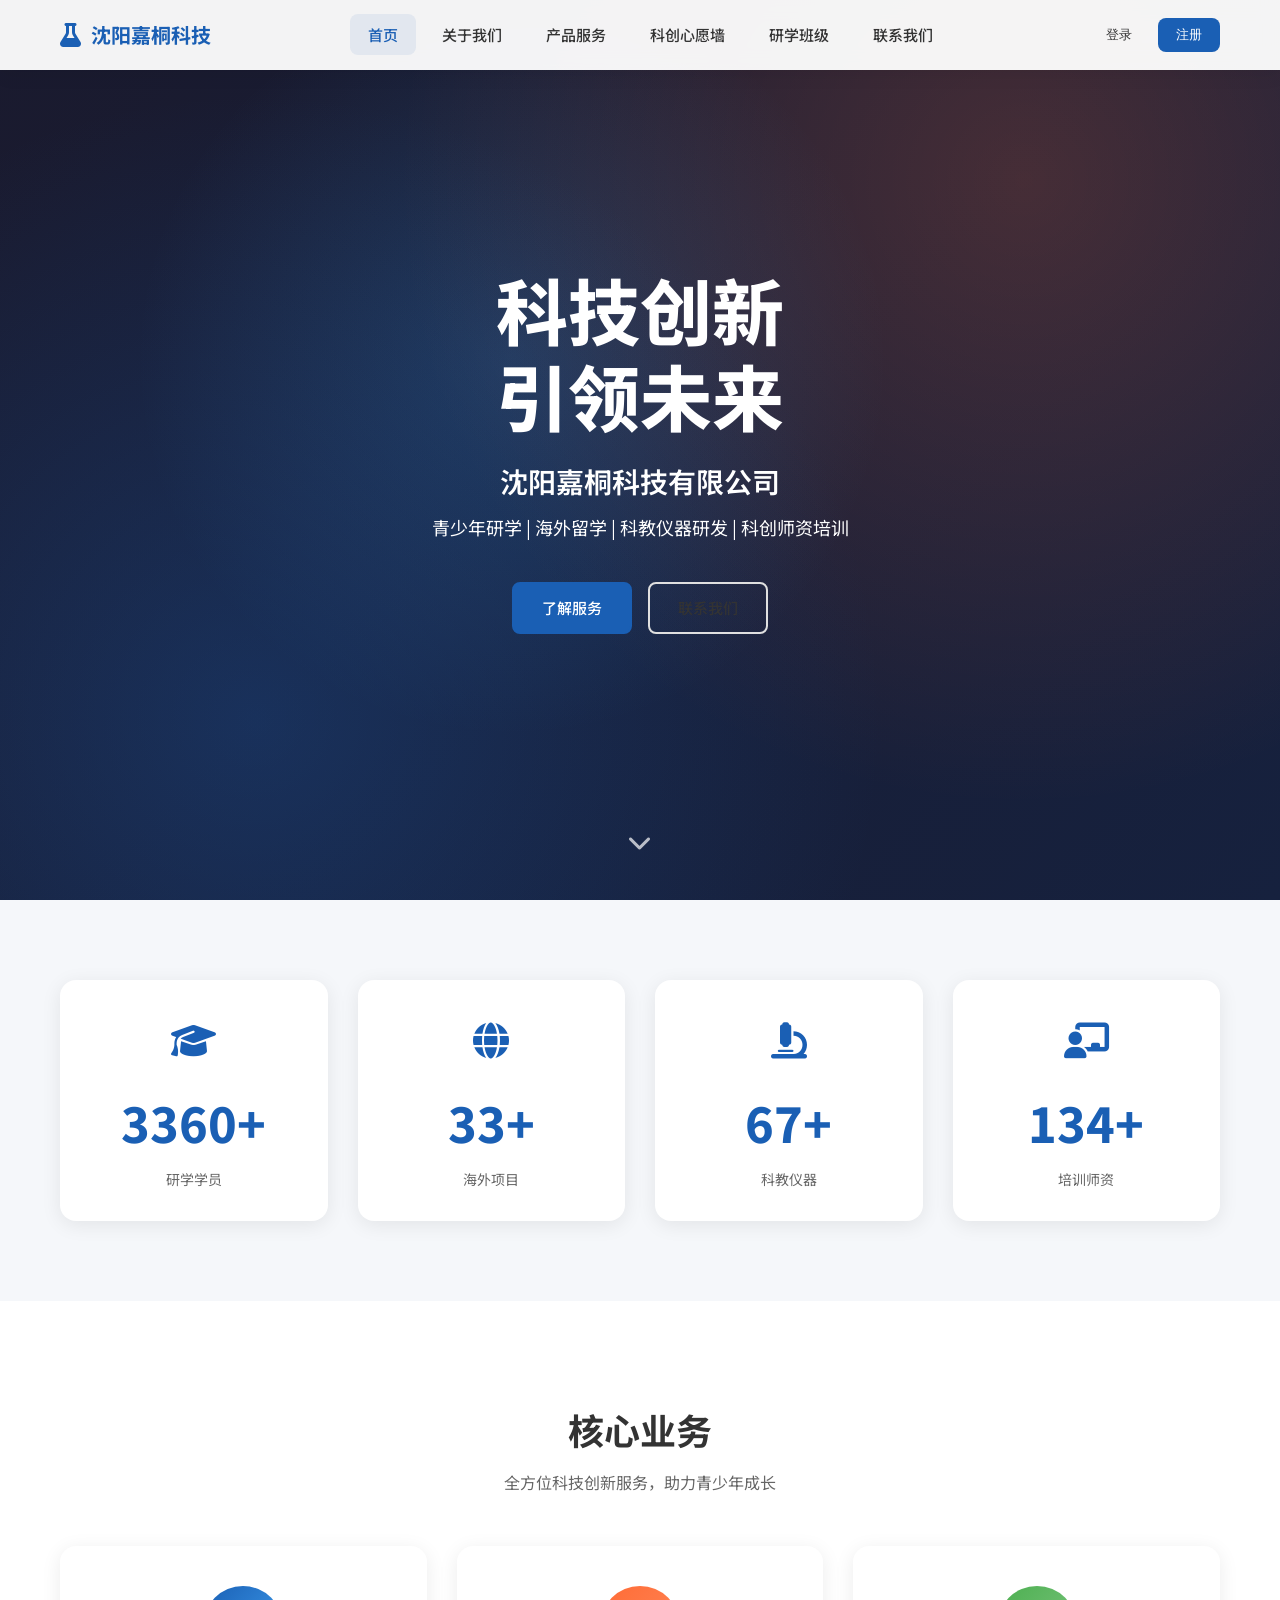
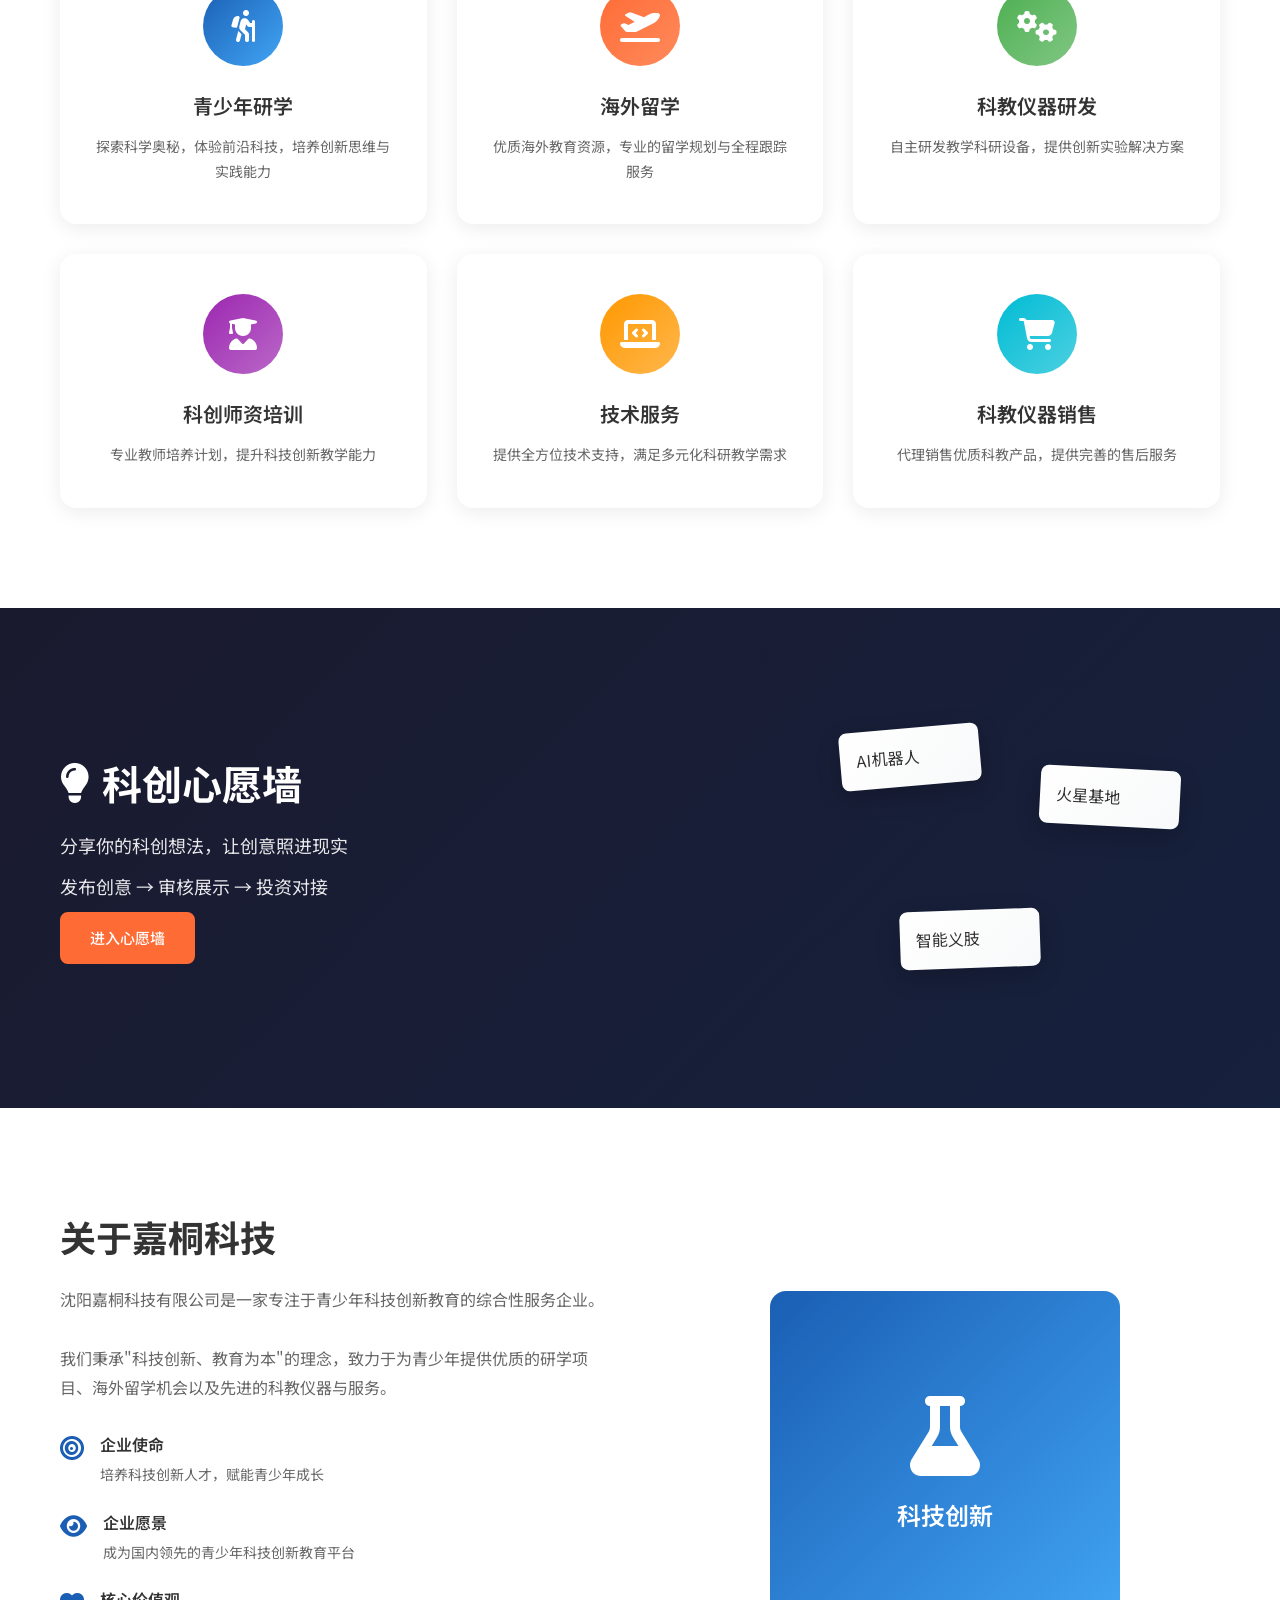
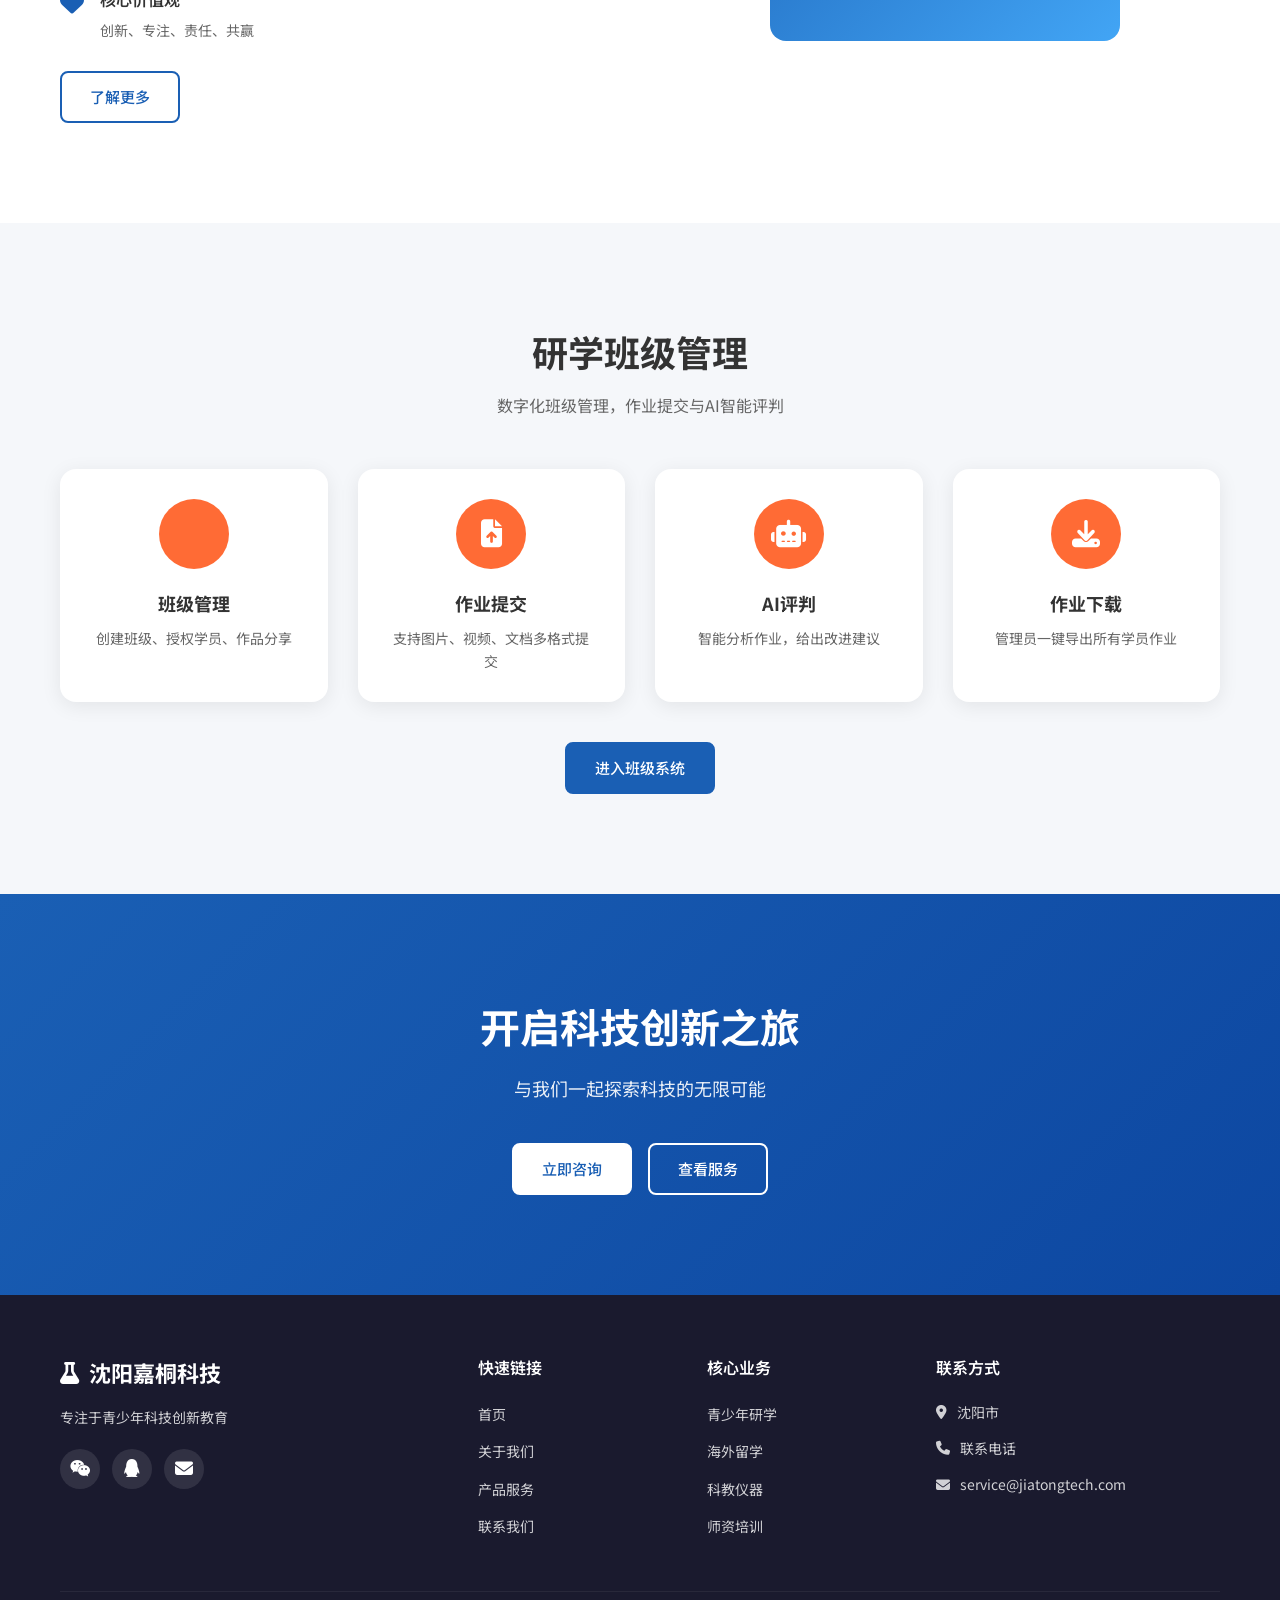
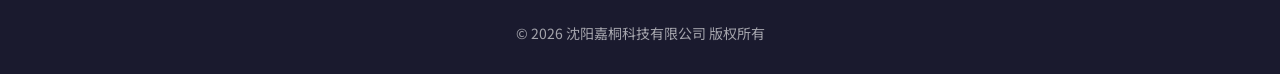
==== index.html @ 49ed222b "Add files via upload" ====
<!DOCTYPE html>
<html lang="zh-CN">
<head>
    <meta charset="UTF-8">
    <meta name="viewport" content="width=device-width, initial-scale=1.0">
    <title>沈阳嘉桐科技有限公司 - 青少年研学 | 海外留学 | 科教仪器</title>
    <meta name="description" content="沈阳嘉桐科技主营青少年研学、海外留学项目实践、科教仪器研发、科创师资培训等">
    <link rel="stylesheet" href="style.css">
    <!-- 引入腾讯云 CloudBase SDK -->
    <script src="https://imgcache.tencentcs.com/qcloud/tcb.js"></script>
    <!-- Font Awesome 图标 -->
    <link rel="stylesheet" href="https://cdnjs.cloudflare.com/ajax/libs/font-awesome/6.4.0/css/all.min.css">
    <!-- Google Fonts -->
    <link href="https://fonts.googleapis.com/css2?family=Noto+Sans+SC:wght@300;400;500;700&display=swap" rel="stylesheet">
</head>
<body>
    <!-- 导航栏 -->
    <nav class="navbar" id="navbar">
        <div class="container">
            <div class="nav-brand">
                <i class="fas fa-flask"></i>
                <span>沈阳嘉桐科技</span>
            </div>
            <ul class="nav-menu" id="navMenu">
                <li><a href="index.html" class="active">首页</a></li>
                <li><a href="about.html">关于我们</a></li>
                <li><a href="services.html">产品服务</a></li>
                <li><a href="wishwall.html">科创心愿墙</a></li>
                <li><a href="classes.html">研学班级</a></li>
                <li><a href="contact.html">联系我们</a></li>
            </ul>
            <div class="nav-auth" id="navAuth">
                <button class="btn-login" onclick="showLoginModal()">登录</button>
                <button class="btn-register" onclick="showRegisterModal()">注册</button>
            </div>
            <div class="nav-user" id="navUser" style="display: none;">
                <span class="user-name" id="userName"></span>
                <button class="btn-logout" onclick="logout()">退出</button>
            </div>
            <div class="nav-toggle" id="navToggle">
                <i class="fas fa-bars"></i>
            </div>
        </div>
    </nav>

    <!-- Hero 区域 -->
    <section class="hero">
        <div class="hero-bg"></div>
        <div class="hero-content">
            <h1 class="hero-title">
                <span class="title-line">科技创新</span>
                <span class="title-line">引领未来</span>
            </h1>
            <p class="hero-subtitle">沈阳嘉桐科技有限公司</p>
            <p class="hero-desc">青少年研学 | 海外留学 | 科教仪器研发 | 科创师资培训</p>
            <div class="hero-btns">
                <a href="services.html" class="btn btn-primary">了解服务</a>
                <a href="contact.html" class="btn btn-outline">联系我们</a>
            </div>
        </div>
        <div class="hero-scroll">
            <i class="fas fa-chevron-down"></i>
        </div>
    </section>

    <!-- 数据亮点 -->
    <section class="stats">
        <div class="container">
            <div class="stats-grid">
                <div class="stat-item">
                    <div class="stat-icon"><i class="fas fa-graduation-cap"></i></div>
                    <div class="stat-number" data-target="5000">0</div>
                    <div class="stat-label">研学学员</div>
                </div>
                <div class="stat-item">
                    <div class="stat-icon"><i class="fas fa-globe"></i></div>
                    <div class="stat-number" data-target="50">0</div>
                    <div class="stat-label">海外项目</div>
                </div>
                <div class="stat-item">
                    <div class="stat-icon"><i class="fas fa-microscope"></i></div>
                    <div class="stat-number" data-target="100">0</div>
                    <div class="stat-label">科教仪器</div>
                </div>
                <div class="stat-item">
                    <div class="stat-icon"><i class="fas fa-chalkboard-teacher"></i></div>
                    <div class="stat-number" data-target="200">0</div>
                    <div class="stat-label">培训师资</div>
                </div>
            </div>
        </div>
    </section>

    <!-- 核心业务 -->
    <section class="services-section">
        <div class="container">
            <h2 class="section-title">核心业务</h2>
            <p class="section-subtitle">全方位科技创新服务，助力青少年成长</p>
            <div class="services-grid">
                <div class="service-card">
                    <div class="service-icon"><i class="fas fa-hiking"></i></div>
                    <h3>青少年研学</h3>
                    <p>探索科学奥秘，体验前沿科技，培养创新思维与实践能力</p>
                </div>
                <div class="service-card">
                    <div class="service-icon"><i class="fas fa-plane-departure"></i></div>
                    <h3>海外留学</h3>
                    <p>优质海外教育资源，专业的留学规划与全程跟踪服务</p>
                </div>
                <div class="service-card">
                    <div class="service-icon"><i class="fas fa-cogs"></i></div>
                    <h3>科教仪器研发</h3>
                    <p>自主研发教学科研设备，提供创新实验解决方案</p>
                </div>
                <div class="service-card">
                    <div class="service-icon"><i class="fas fa-user-graduate"></i></div>
                    <h3>科创师资培训</h3>
                    <p>专业教师培养计划，提升科技创新教学能力</p>
                </div>
                <div class="service-card">
                    <div class="service-icon"><i class="fas fa-laptop-code"></i></div>
                    <h3>技术服务</h3>
                    <p>提供全方位技术支持，满足多元化科研教学需求</p>
                </div>
                <div class="service-card">
                    <div class="service-icon"><i class="fas fa-shopping-cart"></i></div>
                    <h3>科教仪器销售</h3>
                    <p>代理销售优质科教产品，提供完善的售后服务</p>
                </div>
            </div>
        </div>
    </section>

    <!-- 科创心愿墙入口 -->
    <section class="wishwall-section">
        <div class="container">
            <div class="wishwall-banner">
                <div class="wishwall-content">
                    <h2><i class="fas fa-lightbulb"></i> 科创心愿墙</h2>
                    <p>分享你的科创想法，让创意照进现实</p>
                    <p class="wishwall-tagline">发布创意 → 审核展示 → 投资对接</p>
                    <a href="wishwall.html" class="btn btn-accent">进入心愿墙</a>
                </div>
                <div class="wishwall-preview">
                    <div class="wish-sticker sticker-1">AI机器人</div>
                    <div class="wish-sticker sticker-2">火星基地</div>
                    <div class="wish-sticker sticker-3">智能义肢</div>
                </div>
            </div>
        </div>
    </section>

    <!-- 关于我们预览 -->
    <section class="about-preview">
        <div class="container">
            <div class="about-grid">
                <div class="about-content">
                    <h2>关于嘉桐科技</h2>
                    <p>沈阳嘉桐科技有限公司是一家专注于青少年科技创新教育的综合性服务企业。</p>
                    <p>我们秉承"科技创新、教育为本"的理念，致力于为青少年提供优质的研学项目、海外留学机会以及先进的科教仪器与服务。</p>
                    <div class="about-features">
                        <div class="feature-item">
                            <i class="fas fa-bullseye"></i>
                            <div>
                                <h4>企业使命</h4>
                                <p>培养科技创新人才，赋能青少年成长</p>
                            </div>
                        </div>
                        <div class="feature-item">
                            <i class="fas fa-eye"></i>
                            <div>
                                <h4>企业愿景</h4>
                                <p>成为国内领先的青少年科技创新教育平台</p>
                            </div>
                        </div>
                        <div class="feature-item">
                            <i class="fas fa-heart"></i>
                            <div>
                                <h4>核心价值观</h4>
                                <p>创新、专注、责任、共赢</p>
                            </div>
                        </div>
                    </div>
                    <a href="about.html" class="btn btn-secondary">了解更多</a>
                </div>
                <div class="about-image">
                    <div class="image-frame">
                        <i class="fas fa-flask"></i>
                        <span>科技创新</span>
                    </div>
                </div>
            </div>
        </div>
    </section>

    <!-- 研学班级入口 -->
    <section class="classes-section">
        <div class="container">
            <h2 class="section-title">研学班级管理</h2>
            <p class="section-subtitle">数字化班级管理，作业提交与AI智能评判</p>
            <div class="classes-grid">
                <div class="class-feature">
                    <div class="feature-icon"><i class="fas fa-users-class"></i></div>
                    <h3>班级管理</h3>
                    <p>创建班级、授权学员、作品分享</p>
                </div>
                <div class="class-feature">
                    <div class="feature-icon"><i class="fas fa-file-upload"></i></div>
                    <h3>作业提交</h3>
                    <p>支持图片、视频、文档多格式提交</p>
                </div>
                <div class="class-feature">
                    <div class="feature-icon"><i class="fas fa-robot"></i></div>
                    <h3>AI评判</h3>
                    <p>智能分析作业，给出改进建议</p>
                </div>
                <div class="class-feature">
                    <div class="feature-icon"><i class="fas fa-download"></i></div>
                    <h3>作业下载</h3>
                    <p>管理员一键导出所有学员作业</p>
                </div>
            </div>
            <div class="classes-cta">
                <a href="classes.html" class="btn btn-primary">进入班级系统</a>
            </div>
        </div>
    </section>

    <!-- CTA 区域 -->
    <section class="cta">
        <div class="container">
            <h2>开启科技创新之旅</h2>
            <p>与我们一起探索科技的无限可能</p>
            <div class="cta-btns">
                <a href="contact.html" class="btn btn-white">立即咨询</a>
                <a href="services.html" class="btn btn-outline-white">查看服务</a>
            </div>
        </div>
    </section>

    <!-- 页脚 -->
    <footer class="footer">
        <div class="container">
            <div class="footer-grid">
                <div class="footer-brand">
                    <h3><i class="fas fa-flask"></i> 沈阳嘉桐科技</h3>
                    <p>专注于青少年科技创新教育</p>
                    <div class="footer-social">
                        <a href="#"><i class="fab fa-weixin"></i></a>
                        <a href="#"><i class="fab fa-qq"></i></a>
                        <a href="#"><i class="fas fa-envelope"></i></a>
                    </div>
                </div>
                <div class="footer-links">
                    <h4>快速链接</h4>
                    <ul>
                        <li><a href="index.html">首页</a></li>
                        <li><a href="about.html">关于我们</a></li>
                        <li><a href="services.html">产品服务</a></li>
                        <li><a href="contact.html">联系我们</a></li>
                    </ul>
                </div>
                <div class="footer-links">
                    <h4>核心业务</h4>
                    <ul>
                        <li><a href="services.html#yanxue">青少年研学</a></li>
                        <li><a href="services.html#liuxue">海外留学</a></li>
                        <li><a href="services.html#yIqan">科教仪器</a></li>
                        <li><a href="services.html#peixun">师资培训</a></li>
                    </ul>
                </div>
                <div class="footer-contact">
                    <h4>联系方式</h4>
                    <ul>
                        <li><i class="fas fa-map-marker-alt"></i> 沈阳市</li>
                        <li><i class="fas fa-phone"></i> 联系电话</li>
                        <li><i class="fas fa-envelope"></i> service@jiatongtech.com</li>
                    </ul>
                </div>
            </div>
            <div class="footer-bottom">
                <p>&copy; 2026 沈阳嘉桐科技有限公司 版权所有</p>
            </div>
        </div>
    </footer>

    <!-- 登录弹窗 -->
    <div class="modal" id="loginModal">
        <div class="modal-content">
            <span class="modal-close" onclick="closeLoginModal()">&times;</span>
            <h2>用户登录</h2>
            <form id="loginForm" onsubmit="handleLogin(event)">
                <div class="form-group">
                    <label>用户名</label>
                    <input type="text" id="loginUsername" required placeholder="请输入用户名">
                </div>
                <div class="form-group">
                    <label>密码</label>
                    <input type="password" id="loginPassword" required placeholder="请输入密码">
                </div>
                <button type="submit" class="btn btn-primary btn-block">登录</button>
            </form>
            <p class="modal-tip">还没有账号？<a href="#" onclick="switchToRegister()">立即注册</a></p>
        </div>
    </div>

    <!-- 注册弹窗 -->
    <div class="modal" id="registerModal">
        <div class="modal-content">
            <span class="modal-close" onclick="closeRegisterModal()">&times;</span>
            <h2>用户注册</h2>
            <form id="registerForm" onsubmit="handleRegister(event)">
                <div class="form-group">
                    <label>用户名</label>
                    <input type="text" id="registerUsername" required placeholder="请输入用户名" minlength="3">
                </div>
                <div class="form-group">
                    <label>邮箱</label>
                    <input type="email" id="registerEmail" required placeholder="请输入邮箱">
                </div>
                <div class="form-group">
                    <label>密码</label>
                    <input type="password" id="registerPassword" required placeholder="请输入密码" minlength="6">
                </div>
                <div class="form-group">
                    <label>确认密码</label>
                    <input type="password" id="registerConfirmPassword" required placeholder="请再次输入密码">
                </div>
                <button type="submit" class="btn btn-primary btn-block">注册</button>
            </form>
            <p class="modal-tip">已有账号？<a href="#" onclick="switchToLogin()">立即登录</a></p>
        </div>
    </div>

    <!-- 消息提示 -->
    <div class="toast" id="toast">
        <span class="toast-message"></span>
    </div>

    <script src="main.js"></script>
    <script>
        // 初始化腾讯云 CloudBase
        const app = tcb.init({
            env: 'jt-0323-3gedkxnrd4787354'
        });
        
        // 检查登录状态
        checkLoginStatus();
        
        // 数字计数动画
        window.addEventListener('scroll', () => {
            const stats = document.querySelector('.stats');
            if (stats && isElementInViewport(stats)) {
                animateNumbers();
            }
        });
    </script>
</body>
</html>
---- style.css ----
/* ========================================
   沈阳嘉桐科技有限公司 - 企业官网样式
   ======================================== */

/* CSS 变量 */
:root {
    --primary-color: #1a5fb4;
    --primary-dark: #0d47a1;
    --primary-light: #42a5f5;
    --accent-color: #ff6b35;
    --accent-light: #ff8a5c;
    --success-color: #4caf50;
    --warning-color: #ff9800;
    --error-color: #f44336;
    --text-color: #333;
    --text-light: #666;
    --text-lighter: #999;
    --bg-color: #fff;
    --bg-light: #f5f7fa;
    --bg-dark: #1a1a2e;
    --border-color: #e0e0e0;
    --shadow: 0 4px 20px rgba(0, 0, 0, 0.08);
    --shadow-hover: 0 8px 30px rgba(0, 0, 0, 0.15);
    --radius: 8px;
    --radius-lg: 16px;
    --transition: all 0.3s ease;
}

/* 基础重置 */
* {
    margin: 0;
    padding: 0;
    box-sizing: border-box;
}

html {
    scroll-behavior: smooth;
}

body {
    font-family: 'Noto Sans SC', -apple-system, BlinkMacSystemFont, 'Segoe UI', sans-serif;
    color: var(--text-color);
    line-height: 1.6;
    background: var(--bg-color);
}

a {
    text-decoration: none;
    color: inherit;
}

ul {
    list-style: none;
}

img {
    max-width: 100%;
    height: auto;
}

/* 容器 */
.container {
    max-width: 1200px;
    margin: 0 auto;
    padding: 0 20px;
}

/* 按钮 */
.btn {
    display: inline-flex;
    align-items: center;
    justify-content: center;
    gap: 8px;
    padding: 12px 28px;
    font-size: 15px;
    font-weight: 500;
    border-radius: var(--radius);
    cursor: pointer;
    transition: var(--transition);
    border: 2px solid transparent;
}

.btn-primary {
    background: var(--primary-color);
    color: #fff;
    border-color: var(--primary-color);
}

.btn-primary:hover {
    background: var(--primary-dark);
    border-color: var(--primary-dark);
    transform: translateY(-2px);
    box-shadow: var(--shadow);
}

.btn-secondary {
    background: transparent;
    color: var(--primary-color);
    border-color: var(--primary-color);
}

.btn-secondary:hover {
    background: var(--primary-color);
    color: #fff;
}

.btn-accent {
    background: var(--accent-color);
    color: #fff;
    border-color: var(--accent-color);
}

.btn-accent:hover {
    background: var(--accent-light);
    border-color: var(--accent-light);
    transform: translateY(-2px);
}

.btn-outline {
    background: transparent;
    color: var(--text-color);
    border-color: var(--border-color);
}

.btn-outline:hover {
    border-color: var(--primary-color);
    color: var(--primary-color);
}

.btn-outline-white {
    background: transparent;
    color: #fff;
    border-color: #fff;
}

.btn-outline-white:hover {
    background: #fff;
    color: var(--primary-color);
}

.btn-white {
    background: #fff;
    color: var(--primary-color);
    border-color: #fff;
}

.btn-white:hover {
    background: var(--bg-light);
    transform: translateY(-2px);
}

.btn-block {
    width: 100%;
}

.btn-small {
    padding: 8px 16px;
    font-size: 13px;
}

/* 导航栏 */
.navbar {
    position: fixed;
    top: 0;
    left: 0;
    right: 0;
    z-index: 1000;
    background: rgba(255, 255, 255, 0.95);
    backdrop-filter: blur(10px);
    box-shadow: 0 2px 20px rgba(0, 0, 0, 0.08);
    transition: var(--transition);
}

.navbar.scrolled {
    box-shadow: 0 2px 20px rgba(0, 0, 0, 0.1);
}

.navbar .container {
    display: flex;
    align-items: center;
    justify-content: space-between;
    height: 70px;
}

.nav-brand {
    display: flex;
    align-items: center;
    gap: 10px;
    font-size: 20px;
    font-weight: 700;
    color: var(--primary-color);
}

.nav-brand i {
    font-size: 24px;
}

.nav-menu {
    display: flex;
    align-items: center;
    gap: 8px;
}

.nav-menu li a {
    padding: 10px 18px;
    font-size: 15px;
    font-weight: 500;
    color: var(--text-color);
    border-radius: var(--radius);
    transition: var(--transition);
}

.nav-menu li a:hover,
.nav-menu li a.active {
    color: var(--primary-color);
    background: rgba(26, 95, 180, 0.08);
}

.nav-auth {
    display: flex;
    align-items: center;
    gap: 10px;
}

.nav-auth .btn-login {
    background: transparent;
    color: var(--text-color);
    border: none;
    padding: 8px 16px;
}

.nav-auth .btn-login:hover {
    color: var(--primary-color);
}

.nav-auth .btn-register {
    background: var(--primary-color);
    color: #fff;
    border: none;
    padding: 8px 18px;
    border-radius: var(--radius);
}

.nav-auth .btn-register:hover {
    background: var(--primary-dark);
}

.nav-user {
    display: flex;
    align-items: center;
    gap: 12px;
}

.user-name {
    font-weight: 500;
    color: var(--primary-color);
}

.btn-logout {
    background: transparent;
    border: 1px solid var(--border-color);
    padding: 6px 14px;
    border-radius: var(--radius);
    cursor: pointer;
    transition: var(--transition);
}

.btn-logout:hover {
    border-color: var(--error-color);
    color: var(--error-color);
}

.nav-toggle {
    display: none;
    font-size: 24px;
    cursor: pointer;
}

/* Hero 区域 */
.hero {
    position: relative;
    height: 100vh;
    min-height: 600px;
    display: flex;
    align-items: center;
    justify-content: center;
    overflow: hidden;
}

.hero-bg {
    position: absolute;
    inset: 0;
    background: linear-gradient(135deg, #1a1a2e 0%, #16213e 50%, #0f3460 100%);
    background-size: 200% 200%;
    animation: gradientBG 15s ease infinite;
}

@keyframes gradientBG {
    0% { background-position: 0% 50%; }
    50% { background-position: 100% 50%; }
    100% { background-position: 0% 50%; }
}

.hero-bg::before {
    content: '';
    position: absolute;
    inset: 0;
    background: 
        radial-gradient(circle at 20% 80%, rgba(26, 95, 180, 0.3) 0%, transparent 50%),
        radial-gradient(circle at 80% 20%, rgba(255, 107, 53, 0.2) 0%, transparent 50%),
        radial-gradient(circle at 40% 40%, rgba(66, 165, 245, 0.2) 0%, transparent 40%);
}

.hero-content {
    position: relative;
    z-index: 1;
    text-align: center;
    color: #fff;
    padding: 0 20px;
}

.hero-title {
    font-size: 72px;
    font-weight: 800;
    line-height: 1.2;
    margin-bottom: 20px;
}

.title-line {
    display: block;
    opacity: 0;
    transform: translateY(30px);
    animation: fadeInUp 0.8s ease forwards;
}

.title-line:nth-child(2) {
    animation-delay: 0.2s;
}

@keyframes fadeInUp {
    to {
        opacity: 1;
        transform: translateY(0);
    }
}

.hero-subtitle {
    font-size: 28px;
    font-weight: 600;
    margin-bottom: 10px;
    opacity: 0;
    animation: fadeInUp 0.8s ease 0.4s forwards;
}

.hero-desc {
    font-size: 18px;
    opacity: 0.8;
    margin-bottom: 40px;
    opacity: 0;
    animation: fadeInUp 0.8s ease 0.6s forwards;
}

.hero-btns {
    display: flex;
    gap: 16px;
    justify-content: center;
    opacity: 0;
    animation: fadeInUp 0.8s ease 0.8s forwards;
}

.hero-scroll {
    position: absolute;
    bottom: 40px;
    left: 50%;
    transform: translateX(-50%);
    color: #fff;
    font-size: 24px;
    animation: bounce 2s infinite;
    opacity: 0.7;
}

@keyframes bounce {
    0%, 20%, 50%, 80%, 100% { transform: translateX(-50%) translateY(0); }
    40% { transform: translateX(-50%) translateY(-10px); }
    60% { transform: translateX(-50%) translateY(-5px); }
}

/* 区块标题 */
.section-title {
    font-size: 36px;
    font-weight: 700;
    text-align: center;
    margin-bottom: 12px;
    color: var(--text-color);
}

.section-subtitle {
    font-size: 16px;
    text-align: center;
    color: var(--text-light);
    margin-bottom: 50px;
}

/* 数据亮点 */
.stats {
    padding: 80px 0;
    background: var(--bg-light);
}

.stats-grid {
    display: grid;
    grid-template-columns: repeat(4, 1fr);
    gap: 30px;
}

.stat-item {
    text-align: center;
    padding: 30px;
    background: #fff;
    border-radius: var(--radius-lg);
    box-shadow: var(--shadow);
    transition: var(--transition);
}

.stat-item:hover {
    transform: translateY(-5px);
    box-shadow: var(--shadow-hover);
}

.stat-icon {
    font-size: 36px;
    color: var(--primary-color);
    margin-bottom: 16px;
}

.stat-number {
    font-size: 48px;
    font-weight: 800;
    color: var(--primary-color);
    margin-bottom: 8px;
}

.stat-label {
    font-size: 14px;
    color: var(--text-light);
}

/* 核心业务 */
.services-section {
    padding: 100px 0;
}

.services-grid {
    display: grid;
    grid-template-columns: repeat(3, 1fr);
    gap: 30px;
}

.service-card {
    padding: 40px 30px;
    background: #fff;
    border-radius: var(--radius-lg);
    box-shadow: var(--shadow);
    text-align: center;
    transition: var(--transition);
}

.service-card:hover {
    transform: translateY(-8px);
    box-shadow: var(--shadow-hover);
}

.service-icon {
    width: 80px;
    height: 80px;
    margin: 0 auto 24px;
    display: flex;
    align-items: center;
    justify-content: center;
    font-size: 32px;
    color: #fff;
    background: linear-gradient(135deg, var(--primary-color), var(--primary-light));
    border-radius: 50%;
}

.service-card:nth-child(2) .service-icon {
    background: linear-gradient(135deg, #ff6b35, #ff8a5c);
}

.service-card:nth-child(3) .service-icon {
    background: linear-gradient(135deg, #4caf50, #81c784);
}

.service-card:nth-child(4) .service-icon {
    background: linear-gradient(135deg, #9c27b0, #ba68c8);
}

.service-card:nth-child(5) .service-icon {
    background: linear-gradient(135deg, #ff9800, #ffb74d);
}

.service-card:nth-child(6) .service-icon {
    background: linear-gradient(135deg, #00bcd4, #4dd0e1);
}

.service-card h3 {
    font-size: 20px;
    font-weight: 600;
    margin-bottom: 12px;
}

.service-card p {
    font-size: 14px;
    color: var(--text-light);
    line-height: 1.8;
}

/* 心愿墙 */
.wishwall-section {
    padding: 100px 0;
    background: linear-gradient(135deg, #1a1a2e 0%, #16213e 100%);
}

.wishwall-banner {
    display: flex;
    align-items: center;
    justify-content: space-between;
    gap: 60px;
}

.wishwall-content {
    color: #fff;
}

.wishwall-content h2 {
    font-size: 40px;
    margin-bottom: 16px;
    display: flex;
    align-items: center;
    gap: 12px;
}

.wishwall-content p {
    font-size: 18px;
    opacity: 0.9;
    margin-bottom: 12px;
}

.wishwall-tagline {
    font-size: 14px;
    opacity: 0.7;
    margin-bottom: 30px;
}

.wishwall-preview {
    position: relative;
    width: 400px;
    height: 300px;
}

.wish-sticker {
    position: absolute;
    width: 140px;
    padding: 16px;
    background: linear-gradient(135deg, #fff 0%, #f8f9fa 100%);
    border-radius: var(--radius);
    box-shadow: 0 8px 25px rgba(0, 0, 0, 0.2);
    cursor: pointer;
    transition: var(--transition);
}

.wish-sticker:hover {
    transform: scale(1.1) !important;
    z-index: 10;
}

.wish-sticker.sticker-1 {
    top: 20px;
    left: 20px;
    transform: rotate(-5deg);
}

.wish-sticker.sticker-2 {
    top: 60px;
    right: 40px;
    transform: rotate(3deg);
}

.wish-sticker.sticker-3 {
    bottom: 40px;
    left: 80px;
    transform: rotate(-2deg);
}

.sticker-content h4 {
    font-size: 14px;
    font-weight: 600;
    margin-bottom: 6px;
    color: var(--text-color);
}

.sticker-content p {
    font-size: 12px;
    color: var(--text-light);
    margin-bottom: 8px;
}

.sticker-content i {
    font-size: 24px;
    color: var(--accent-color);
    margin-bottom: 8px;
}

.sticker-author {
    font-size: 11px;
    color: var(--text-lighter);
}

/* 关于我们预览 */
.about-preview {
    padding: 100px 0;
}

.about-grid {
    display: grid;
    grid-template-columns: 1fr 1fr;
    gap: 60px;
    align-items: center;
}

.about-content h2 {
    font-size: 36px;
    font-weight: 700;
    margin-bottom: 20px;
}

.about-content > p {
    font-size: 16px;
    color: var(--text-light);
    margin-bottom: 30px;
    line-height: 1.8;
}

.about-features {
    margin-bottom: 30px;
}

.feature-item {
    display: flex;
    align-items: flex-start;
    gap: 16px;
    margin-bottom: 24px;
}

.feature-item i {
    font-size: 24px;
    color: var(--primary-color);
    margin-top: 4px;
}

.feature-item h4 {
    font-size: 16px;
    font-weight: 600;
    margin-bottom: 6px;
}

.feature-item p {
    font-size: 14px;
    color: var(--text-light);
}

.about-image {
    display: flex;
    justify-content: center;
}

.image-frame {
    width: 350px;
    height: 350px;
    display: flex;
    flex-direction: column;
    align-items: center;
    justify-content: center;
    background: linear-gradient(135deg, var(--primary-color), var(--primary-light));
    border-radius: var(--radius-lg);
    color: #fff;
}

.image-frame i {
    font-size: 80px;
    margin-bottom: 20px;
}

.image-frame span {
    font-size: 24px;
    font-weight: 600;
}

/* 班级系统 */
.classes-section {
    padding: 100px 0;
    background: var(--bg-light);
}

.classes-grid {
    display: grid;
    grid-template-columns: repeat(4, 1fr);
    gap: 30px;
    margin-bottom: 40px;
}

.class-feature {
    text-align: center;
    padding: 30px;
    background: #fff;
    border-radius: var(--radius-lg);
    box-shadow: var(--shadow);
}

.feature-icon {
    width: 70px;
    height: 70px;
    margin: 0 auto 20px;
    display: flex;
    align-items: center;
    justify-content: center;
    font-size: 28px;
    color: #fff;
    background: var(--accent-color);
    border-radius: 50%;
}

.class-feature h3 {
    font-size: 18px;
    margin-bottom: 10px;
}

.class-feature p {
    font-size: 14px;
    color: var(--text-light);
}

.classes-cta {
    text-align: center;
}

/* CTA 区域 */
.cta {
    padding: 100px 0;
    background: linear-gradient(135deg, var(--primary-color), var(--primary-dark));
    text-align: center;
    color: #fff;
}

.cta h2 {
    font-size: 40px;
    font-weight: 700;
    margin-bottom: 16px;
}

.cta p {
    font-size: 18px;
    opacity: 0.9;
    margin-bottom: 40px;
}

.cta-btns {
    display: flex;
    gap: 16px;
    justify-content: center;
}

/* 页脚 */
.footer {
    padding: 60px 0 30px;
    background: var(--bg-dark);
    color: #fff;
}

.footer-grid {
    display: grid;
    grid-template-columns: 2fr 1fr 1fr 1.5fr;
    gap: 40px;
    margin-bottom: 40px;
}

.footer-brand h3 {
    font-size: 22px;
    margin-bottom: 16px;
    display: flex;
    align-items: center;
    gap: 10px;
}

.footer-brand p {
    font-size: 14px;
    opacity: 0.8;
    margin-bottom: 20px;
}

.footer-social {
    display: flex;
    gap: 12px;
}

.footer-social a {
    width: 40px;
    height: 40px;
    display: flex;
    align-items: center;
    justify-content: center;
    background: rgba(255, 255, 255, 0.1);
    border-radius: 50%;
    font-size: 18px;
    transition: var(--transition);
}

.footer-social a:hover {
    background: var(--primary-color);
}

.footer-links h4,
.footer-contact h4 {
    font-size: 16px;
    font-weight: 600;
    margin-bottom: 20px;
}

.footer-links ul li {
    margin-bottom: 12px;
}

.footer-links a {
    font-size: 14px;
    opacity: 0.8;
    transition: var(--transition);
}

.footer-links a:hover {
    opacity: 1;
    color: var(--primary-light);
}

.footer-contact ul li {
    display: flex;
    align-items: center;
    gap: 10px;
    font-size: 14px;
    margin-bottom: 14px;
    opacity: 0.8;
}

.footer-bottom {
    text-align: center;
    padding-top: 30px;
    border-top: 1px solid rgba(255, 255, 255, 0.1);
    font-size: 14px;
    opacity: 0.6;
}

/* 页面头部 */
.page-header {
    position: relative;
    padding: 140px 0 80px;
    background: linear-gradient(135deg, var(--primary-color), var(--primary-dark));
    text-align: center;
    color: #fff;
}

.page-header h1 {
    font-size: 48px;
    font-weight: 700;
    margin-bottom: 12px;
}

.page-header p {
    font-size: 18px;
    opacity: 0.9;
}

/* 表单 */
.form-group {
    margin-bottom: 20px;
}

.form-group label {
    display: block;
    font-size: 14px;
    font-weight: 500;
    margin-bottom: 8px;
    color: var(--text-color);
}

.form-group input,
.form-group textarea,
.form-group select {
    width: 100%;
    padding: 12px 16px;
    font-size: 15px;
    border: 1px solid var(--border-color);
    border-radius: var(--radius);
    transition: var(--transition);
    font-family: inherit;
}

.form-group input:focus,
.form-group textarea:focus,
.form-group select:focus {
    outline: none;
    border-color: var(--primary-color);
    box-shadow: 0 0 0 3px rgba(26, 95, 180, 0.1);
}

.form-group textarea {
    resize: vertical;
}

/* 弹窗 */
.modal {
    display: none;
    position: fixed;
    inset: 0;
    z-index: 2000;
    background: rgba(0, 0, 0, 0.6);
    align-items: center;
    justify-content: center;
    padding: 20px;
}

.modal.active {
    display: flex;
}

.modal-content {
    background: #fff;
    border-radius: var(--radius-lg);
    padding: 40px;
    width: 100%;
    max-width: 450px;
    max-height: 90vh;
    overflow-y: auto;
    position: relative;
    animation: modalIn 0.3s ease;
}

@keyframes modalIn {
    from {
        opacity: 0;
        transform: scale(0.9) translateY(20px);
    }
    to {
        opacity: 1;
        transform: scale(1) translateY(0);
    }
}

.modal-close {
    position: absolute;
    top: 16px;
    right: 16px;
    font-size: 24px;
    cursor: pointer;
    color: var(--text-light);
    transition: var(--transition);
}

.modal-close:hover {
    color: var(--text-color);
}

.modal-content h2 {
    font-size: 24px;
    font-weight: 600;
    margin-bottom: 24px;
    text-align: center;
}

.modal-tip {
    text-align: center;
    margin-top: 16px;
    font-size: 14px;
    color: var(--text-light);
}

.modal-tip a {
    color: var(--primary-color);
    font-weight: 500;
}

/* 消息提示 */
.toast {
    position: fixed;
    bottom: 30px;
    left: 50%;
    transform: translateX(-50%) translateY(100px);
    background: var(--bg-dark);
    color: #fff;
    padding: 14px 28px;
    border-radius: var(--radius);
    font-size: 14px;
    z-index: 3000;
    opacity: 0;
    transition: var(--transition);
}

.toast.show {
    transform: translateX(-50%) translateY(0);
    opacity: 1;
}

.toast.success {
    background: var(--success-color);
}

.toast.error {
    background: var(--error-color);
}

/* 响应式 */
@media (max-width: 992px) {
    .hero-title {
        font-size: 48px;
    }
    
    .stats-grid,
    .services-grid,
    .classes-grid {
        grid-template-columns: repeat(2, 1fr);
    }
    
    .about-grid {
        grid-template-columns: 1fr;
    }
    
    .footer-grid {
        grid-template-columns: repeat(2, 1fr);
    }
    
    .wishwall-banner {
        flex-direction: column;
        text-align: center;
    }
    
    .wishwall-preview {
        width: 100%;
        max-width: 400px;
    }
}

@media (max-width: 768px) {
    .nav-menu {
        position: fixed;
        top: 70px;
        left: 0;
        right: 0;
        background: #fff;
        flex-direction: column;
        padding: 20px;
        box-shadow: 0 4px 20px rgba(0, 0, 0, 0.1);
        transform: translateY(-100%);
        opacity: 0;
        pointer-events: none;
        transition: var(--transition);
    }
    
    .nav-menu.active {
        transform: translateY(0);
        opacity: 1;
        pointer-events: all;
    }
    
    .nav-toggle {
        display: block;
    }
    
    .hero-title {
        font-size: 36px;
    }
    
    .hero-subtitle {
        font-size: 20px;
    }
    
    .hero-btns {
        flex-direction: column;
        align-items: center;
    }
    
    .stats-grid,
    .services-grid,
    .classes-grid {
        grid-template-columns: 1fr;
    }
    
    .section-title {
        font-size: 28px;
    }
    
    .footer-grid {
        grid-template-columns: 1fr;
        text-align: center;
    }
    
    .footer-social {
        justify-content: center;
    }
    
    .modal-content {
        padding: 30px 20px;
    }
}

/* 心愿墙页面样式 */
.wishwall-header {
    background: linear-gradient(135deg, #ff6b35, #ff8a5c);
}

.wish-post-section {
    padding: 60px 0;
}

.wish-post-card {
    text-align: center;
    padding: 50px;
    background: linear-gradient(135deg, #fff, #f8f9fa);
    border-radius: var(--radius-lg);
    box-shadow: var(--shadow);
}

.wish-post-card h2 {
    font-size: 28px;
    margin-bottom: 12px;
}

.wish-post-card p {
    color: var(--text-light);
    margin-bottom: 24px;
}

.wishwall-grid {
    display: grid;
    grid-template-columns: repeat(auto-fill, minmax(280px, 1fr));
    gap: 30px;
    padding: 40px 0;
}

.wishwall-grid .wish-sticker {
    position: relative;
    transform: none !important;
    top: auto !important;
    left: auto !important;
    right: auto !important;
    bottom: auto !important;
}

.wish-detail-content {
    max-width: 600px;
}

.wish-detail {
    text-align: center;
}

.wish-detail-icon {
    width: 80px;
    height: 80px;
    margin: 0 auto 24px;
    display: flex;
    align-items: center;
    justify-content: center;
    font-size: 36px;
    color: #fff;
    background: var(--accent-color);
    border-radius: 50%;
}

.wish-detail h2 {
    font-size: 24px;
    margin-bottom: 16px;
}

.wish-detail-desc {
    font-size: 16px;
    color: var(--text-light);
    line-height: 1.8;
    margin-bottom: 20px;
}

.wish-detail-meta {
    display: flex;
    justify-content: center;
    gap: 20px;
    font-size: 14px;
    color: var(--text-lighter);
    margin-bottom: 30px;
}

.wish-invest-section {
    text-align: left;
    padding-top: 30px;
    border-top: 1px solid var(--border-color);
}

.wish-invest-section h3 {
    font-size: 18px;
    margin-bottom: 20px;
    display: flex;
    align-items: center;
    gap: 10px;
}

.invest-list {
    margin-bottom: 20px;
    max-height: 200px;
    overflow-y: auto;
}

.invest-item {
    padding: 12px;
    background: var(--bg-light);
    border-radius: var(--radius);
    margin-bottom: 10px;
}

.wish-tags {
    display: flex;
    flex-wrap: wrap;
    gap: 10px;
}

.wish-tag {
    display: flex;
    align-items: center;
    gap: 6px;
    padding: 8px 14px;
    background: var(--bg-light);
    border-radius: 20px;
    font-size: 13px;
    cursor: pointer;
    transition: var(--transition);
}

.wish-tag:hover {
    background: var(--primary-light);
    color: #fff;
}

.wish-tag input {
    display: none;
}

.wish-tag:has(input:checked) {
    background: var(--primary-color);
    color: #fff;
}

/* 班级页面样式 */
.classes-header {
    background: linear-gradient(135deg, #4caf50, #81c784);
}

.classes-login-tip {
    text-align: center;
    padding: 60px 0;
}

.tip-card {
    display: inline-block;
    padding: 40px;
    background: #fff;
    border-radius: var(--radius-lg);
    box-shadow: var(--shadow);
}

.tip-card i {
    font-size: 48px;
    color: var(--primary-color);
    margin-bottom: 20px;
}

.tip-card p {
    font-size: 16px;
    color: var(--text-light);
    margin-bottom: 24px;
}

.classes-container {
    padding: 40px 0;
}

.panel-header {
    display: flex;
    align-items: center;
    justify-content: space-between;
    margin-bottom: 30px;
}

.panel-header h2 {
    font-size: 24px;
    display: flex;
    align-items: center;
    gap: 10px;
}

.teacher-classes,
.student-classes {
    display: grid;
    grid-template-columns: repeat(auto-fill, minmax(300px, 1fr));
    gap: 20px;
}

.class-card {
    padding: 24px;
    background: #fff;
    border-radius: var(--radius-lg);
    box-shadow: var(--shadow);
    cursor: pointer;
    transition: var(--transition);
}

.class-card:hover {
    transform: translateY(-4px);
    box-shadow: var(--shadow-hover);
}

.class-card h3 {
    font-size: 18px;
    margin-bottom: 10px;
}

.class-card p {
    font-size: 14px;
    color: var(--text-light);
    margin-bottom: 16px;
}

.class-card-meta {
    display: flex;
    justify-content: space-between;
    font-size: 13px;
    color: var(--text-lighter);
}

.class-detail-content {
    max-width: 800px;
}

.class-tabs {
    display: flex;
    gap: 10px;
    margin: 24px 0;
    border-bottom: 1px solid var(--border-color);
    padding-bottom: 16px;
}

.class-tab-btn {
    padding: 10px 20px;
    background: none;
    border: none;
    font-size: 15px;
    font-weight: 500;
    color: var(--text-light);
    cursor: pointer;
    transition: var(--transition);
    border-radius: var(--radius);
}

.class-tab-btn:hover,
.class-tab-btn.active {
    background: var(--primary-color);
    color: #fff;
}

.class-tab-content {
    display: none;
}

.class-tab-content.active {
    display: block;
}

.homework-submit {
    margin-bottom: 40px;
}

.homework-submit h3,
.homework-list h3 {
    font-size: 18px;
    margin-bottom: 20px;
}

.homework-item {
    padding: 16px;
    background: var(--bg-light);
    border-radius: var(--radius);
    margin-bottom: 12px;
}

.homework-item h4 {
    font-size: 16px;
    margin-bottom: 8px;
}

.homework-item p {
    font-size: 14px;
    color: var(--text-light);
}

.file-upload {
    border: 2px dashed var(--border-color);
    border-radius: var(--radius);
    padding: 40px;
    text-align: center;
    cursor: pointer;
    transition: var(--transition);
}

.file-upload:hover {
    border-color: var(--primary-color);
    background: rgba(26, 95, 180, 0.05);
}

.file-upload input {
    display: none;
}

.file-upload-tip {
    display: flex;
    flex-direction: column;
    align-items: center;
    gap: 10px;
    color: var(--text-light);
}

.file-upload-tip i {
    font-size: 36px;
}

/* AI 助手 */
.ai-assistant {
    background: var(--bg-light);
    border-radius: var(--radius-lg);
    padding: 24px;
}

.ai-header {
    display: flex;
    align-items: center;
    gap: 12px;
    margin-bottom: 20px;
}

.ai-header i {
    font-size: 32px;
    color: var(--primary-color);
}

.ai-chat {
    height: 300px;
    overflow-y: auto;
    margin-bottom: 20px;
    padding: 16px;
    background: #fff;
    border-radius: var(--radius);
}

.ai-message {
    display: flex;
    gap: 12px;
    margin-bottom: 16px;
}

.ai-avatar {
    width: 40px;
    height: 40px;
    display: flex;
    align-items: center;
    justify-content: center;
    background: var(--primary-color);
    color: #fff;
    border-radius: 50%;
    flex-shrink: 0;
}

.ai-content {
    flex: 1;
    padding: 12px 16px;
    background: var(--bg-light);
    border-radius: var(--radius);
    font-size: 14px;
}

.ai-content ul {
    margin: 10px 0 0 20px;
    list-style: disc;
}

.ai-input {
    display: flex;
    gap: 10px;
}

.ai-input input {
    flex: 1;
    padding: 12px 16px;
    border: 1px solid var(--border-color);
    border-radius: var(--radius);
    font-size: 15px;
}

.ai-input .btn {
    padding: 12px 20px;
}

/* 成员列表 */
.members-list {
    display: grid;
    grid-template-columns: repeat(auto-fill, minmax(200px, 1fr));
    gap: 16px;
}

.member-item {
    display: flex;
    align-items: center;
    gap: 12px;
    padding: 16px;
    background: var(--bg-light);
    border-radius: var(--radius);
}

.member-avatar {
    width: 45px;
    height: 45px;
    display: flex;
    align-items: center;
    justify-content: center;
    background: var(--primary-color);
    color: #fff;
    border-radius: 50%;
    font-size: 18px;
}

.member-info h4 {
    font-size: 15px;
    margin-bottom: 4px;
}

.member-info span {
    font-size: 13px;
    color: var(--text-lighter);
}

/* 服务详情页 */
.services-detail {
    padding: 60px 0;
}

.services-tabs {
    display: flex;
    flex-wrap: wrap;
    gap: 12px;
    margin-bottom: 40px;
    justify-content: center;
}

.tab-btn {
    padding: 12px 24px;
    background: var(--bg-light);
    border: none;
    border-radius: var(--radius);
    font-size: 14px;
    font-weight: 500;
    color: var(--text-color);
    cursor: pointer;
    transition: var(--transition);
    display: flex;
    align-items: center;
    gap: 8px;
}

.tab-btn:hover,
.tab-btn.active {
    background: var(--primary-color);
    color: #fff;
}

.tab-content {
    display: none;
    animation: fadeIn 0.3s ease;
}

.tab-content.active {
    display: block;
}

@keyframes fadeIn {
    from { opacity: 0; }
    to { opacity: 1; }
}

.service-detail-grid {
    display: grid;
    grid-template-columns: 1fr 1fr;
    gap: 60px;
    align-items: center;
}

.service-detail-content h2 {
    font-size: 32px;
    margin-bottom: 16px;
}

.service-detail-content .lead {
    font-size: 18px;
    color: var(--text-light);
    margin-bottom: 24px;
}

.service-detail-content h3 {
    font-size: 18px;
    margin: 24px 0 16px;
}

.feature-list {
    margin-bottom: 30px;
}

.feature-list li {
    display: flex;
    align-items: center;
    gap: 10px;
    margin-bottom: 12px;
    font-size: 15px;
}

.feature-list li i {
    color: var(--success-color);
}

.service-process {
    padding: 100px 0;
    background: var(--bg-light);
}

.process-steps {
    display: grid;
    grid-template-columns: repeat(5, 1fr);
    gap: 20px;
}

.process-step {
    text-align: center;
    position: relative;
}

.process-step::after {
    content: '';
    position: absolute;
    top: 30px;
    right: -20px;
    width: 40px;
    height: 2px;
    background: var(--border-color);
}

.process-step:last-child::after {
    display: none;
}

.step-number {
    position: absolute;
    top: 0;
    left: 50%;
    transform: translateX(-50%);
    width: 30px;
    height: 30px;
    background: var(--primary-color);
    color: #fff;
    border-radius: 50%;
    display: flex;
    align-items: center;
    justify-content: center;
    font-size: 14px;
    font-weight: 600;
}

.step-icon {
    width: 70px;
    height: 70px;
    margin: 20px auto 16px;
    display: flex;
    align-items: center;
    justify-content: center;
    background: #fff;
    border-radius: 50%;
    font-size: 28px;
    color: var(--primary-color);
    box-shadow: var(--shadow);
}

.process-step h3 {
    font-size: 16px;
    margin-bottom: 8px;
}

.process-step p {
    font-size: 13px;
    color: var(--text-light);
}

/* 联系我们 */
.contact-section {
    padding: 80px 0;
}

.contact-grid {
    display: grid;
    grid-template-columns: 1fr 1fr;
    gap: 60px;
}

.contact-info h2 {
    font-size: 32px;
    margin-bottom: 16px;
}

.contact-info > p {
    font-size: 16px;
    color: var(--text-light);
    margin-bottom: 30px;
}

.contact-items {
    margin-bottom: 30px;
}

.contact-item {
    display: flex;
    align-items: flex-start;
    gap: 16px;
    margin-bottom: 24px;
}

.contact-icon {
    width: 50px;
    height: 50px;
    display: flex;
    align-items: center;
    justify-content: center;
    background: var(--primary-color);
    color: #fff;
    border-radius: 50%;
    font-size: 20px;
    flex-shrink: 0;
}

.contact-item h4 {
    font-size: 16px;
    margin-bottom: 6px;
}

.contact-item p {
    font-size: 14px;
    color: var(--text-light);
}

.contact-social {
    display: flex;
    gap: 12px;
}

.social-link {
    width: 45px;
    height: 45px;
    display: flex;
    align-items: center;
    justify-content: center;
    background: var(--bg-light);
    border-radius: 50%;
    font-size: 20px;
    transition: var(--transition);
}

.social-link:hover {
    background: var(--primary-color);
    color: #fff;
}

.contact-form-wrapper {
    padding: 40px;
    background: #fff;
    border-radius: var(--radius-lg);
    box-shadow: var(--shadow);
}

.contact-form-wrapper h2 {
    font-size: 24px;
    margin-bottom: 24px;
}

/* FAQ */
.faq-section {
    padding: 80px 0;
    background: var(--bg-light);
}

.faq-list {
    max-width: 800px;
    margin: 0 auto;
}

.faq-item {
    background: #fff;
    border-radius: var(--radius);
    margin-bottom: 12px;
    overflow: hidden;
}

.faq-question {
    width: 100%;
    padding: 20px 24px;
    background: none;
    border: none;
    display: flex;
    align-items: center;
    justify-content: space-between;
    font-size: 16px;
    font-weight: 500;
    text-align: left;
    cursor: pointer;
    transition: var(--transition);
}

.faq-question:hover {
    background: var(--bg-light);
}

.faq-question i {
    transition: var(--transition);
}

.faq-item.active .faq-question i {
    transform: rotate(180deg);
}

.faq-answer {
    max-height: 0;
    overflow: hidden;
    transition: max-height 0.3s ease;
}

.faq-item.active .faq-answer {
    max-height: 200px;
}

.faq-answer p {
    padding: 0 24px 20px;
    font-size: 15px;
    color: var(--text-light);
    line-height: 1.8;
}

/* 关于我们详情 */
.about-intro {
    padding: 80px 0;
}

.intro-grid {
    display: grid;
    grid-template-columns: 1fr 1.2fr;
    gap: 60px;
    align-items: center;
}

.intro-image .image-frame.large {
    width: 100%;
    height: 400px;
}

.intro-content h2 {
    font-size: 32px;
    margin-bottom: 12px;
}

.intro-content .lead {
    font-size: 18px;
    color: var(--text-light);
    margin-bottom: 24px;
}

.intro-content > p {
    font-size: 15px;
    color: var(--text-light);
    line-height: 1.8;
    margin-bottom: 16px;
}

.intro-stats {
    display: flex;
    gap: 40px;
    margin-top: 30px;
    padding-top: 30px;
    border-top: 1px solid var(--border-color);
}

.intro-stat {
    text-align: center;
}

.stat-num {
    display: block;
    font-size: 36px;
    font-weight: 700;
    color: var(--primary-color);
}

.stat-text {
    font-size: 14px;
    color: var(--text-light);
}

.about-values {
    padding: 100px 0;
    background: var(--bg-light);
}

.values-grid {
    display: grid;
    grid-template-columns: repeat(3, 1fr);
    gap: 30px;
}

.value-card {
    padding: 40px 30px;
    background: #fff;
    border-radius: var(--radius-lg);
    text-align: center;
    box-shadow: var(--shadow);
    transition: var(--transition);
}

.value-card:hover {
    transform: translateY(-5px);
    box-shadow: var(--shadow-hover);
}

.value-icon {
    width: 80px;
    height: 80px;
    margin: 0 auto 24px;
    display: flex;
    align-items: center;
    justify-content: center;
    font-size: 36px;
    color: #fff;
    background: linear-gradient(135deg, var(--primary-color), var(--primary-light));
    border-radius: 50%;
}

.value-card:nth-child(2) .value-icon {
    background: linear-gradient(135deg, var(--accent-color), var(--accent-light));
}

.value-card:nth-child(3) .value-icon {
    background: linear-gradient(135deg, #4caf50, #81c784);
}

.value-card h3 {
    font-size: 20px;
    margin-bottom: 12px;
}

.value-card > p {
    font-size: 16px;
    font-weight: 500;
    color: var(--text-color);
    margin-bottom: 12px;
}

.value-desc {
    font-size: 14px;
    color: var(--text-light);
}

/* 时间轴 */
.about-timeline {
    padding: 100px 0;
}

.timeline {
    position: relative;
    max-width: 800px;
    margin: 0 auto;
}

.timeline::before {
    content: '';
    position: absolute;
    left: 50%;
    transform: translateX(-50%);
    width: 2px;
    height: 100%;
    background: var(--border-color);
}

.timeline-item {
    position: relative;
    padding-bottom: 50px;
}

.timeline-dot {
    position: absolute;
    left: 50%;
    transform: translateX(-50%);
    width: 20px;
    height: 20px;
    background: var(--primary-color);
    border-radius: 50%;
    border: 4px solid #fff;
    box-shadow: 0 0 0 2px var(--primary-color);
}

.timeline-content {
    width: 45%;
    padding: 24px;
    background: #fff;
    border-radius: var(--radius);
    box-shadow: var(--shadow);
}

.timeline-item:nth-child(odd) .timeline-content {
    margin-left: auto;
}

.timeline-year {
    display: inline-block;
    padding: 4px 12px;
    background: var(--primary-color);
    color: #fff;
    font-size: 13px;
    font-weight: 500;
    border-radius: 12px;
    margin-bottom: 12px;
}

.timeline-content h3 {
    font-size: 18px;
    margin-bottom: 8px;
}

.timeline-content p {
    font-size: 14px;
    color: var(--text-light);
}

/* 团队 */
.about-team {
    padding: 100px 0;
    background: var(--bg-light);
}

.team-grid {
    display: grid;
    grid-template-columns: repeat(4, 1fr);
    gap: 30px;
}

.team-card {
    text-align: center;
    padding: 30px;
    background: #fff;
    border-radius: var(--radius-lg);
    box-shadow: var(--shadow);
}

.team-avatar {
    width: 100px;
    height: 100px;
    margin: 0 auto 20px;
    display: flex;
    align-items: center;
    justify-content: center;
    background: linear-gradient(135deg, var(--primary-color), var(--primary-light));
    border-radius: 50%;
    font-size: 40px;
    color: #fff;
}

.team-card h3 {
    font-size: 18px;
    margin-bottom: 6px;
}

.team-position {
    font-size: 14px;
    color: var(--primary-color);
    margin-bottom: 10px;
}

.team-desc {
    font-size: 13px;
    color: var(--text-light);
}

@media (max-width: 768px) {
    .service-detail-grid,
    .contact-grid,
    .intro-grid {
        grid-template-columns: 1fr;
    }
    
    .process-steps {
        grid-template-columns: 1fr;
    }
    
    .process-step::after {
        display: none;
    }
    
    .values-grid,
    .team-grid {
        grid-template-columns: repeat(2, 1fr);
    }
    
    .timeline::before {
        left: 20px;
    }
    
    .timeline-dot {
        left: 20px;
    }
    
    .timeline-content {
        width: calc(100% - 50px);
        margin-left: 50px !important;
    }
    
    .services-tabs {
        flex-direction: column;
    }
    
    .tab-btn {
        justify-content: center;
    }
}

@media (max-width: 576px) {
    .values-grid,
    .team-grid {
        grid-template-columns: 1fr;
    }
}
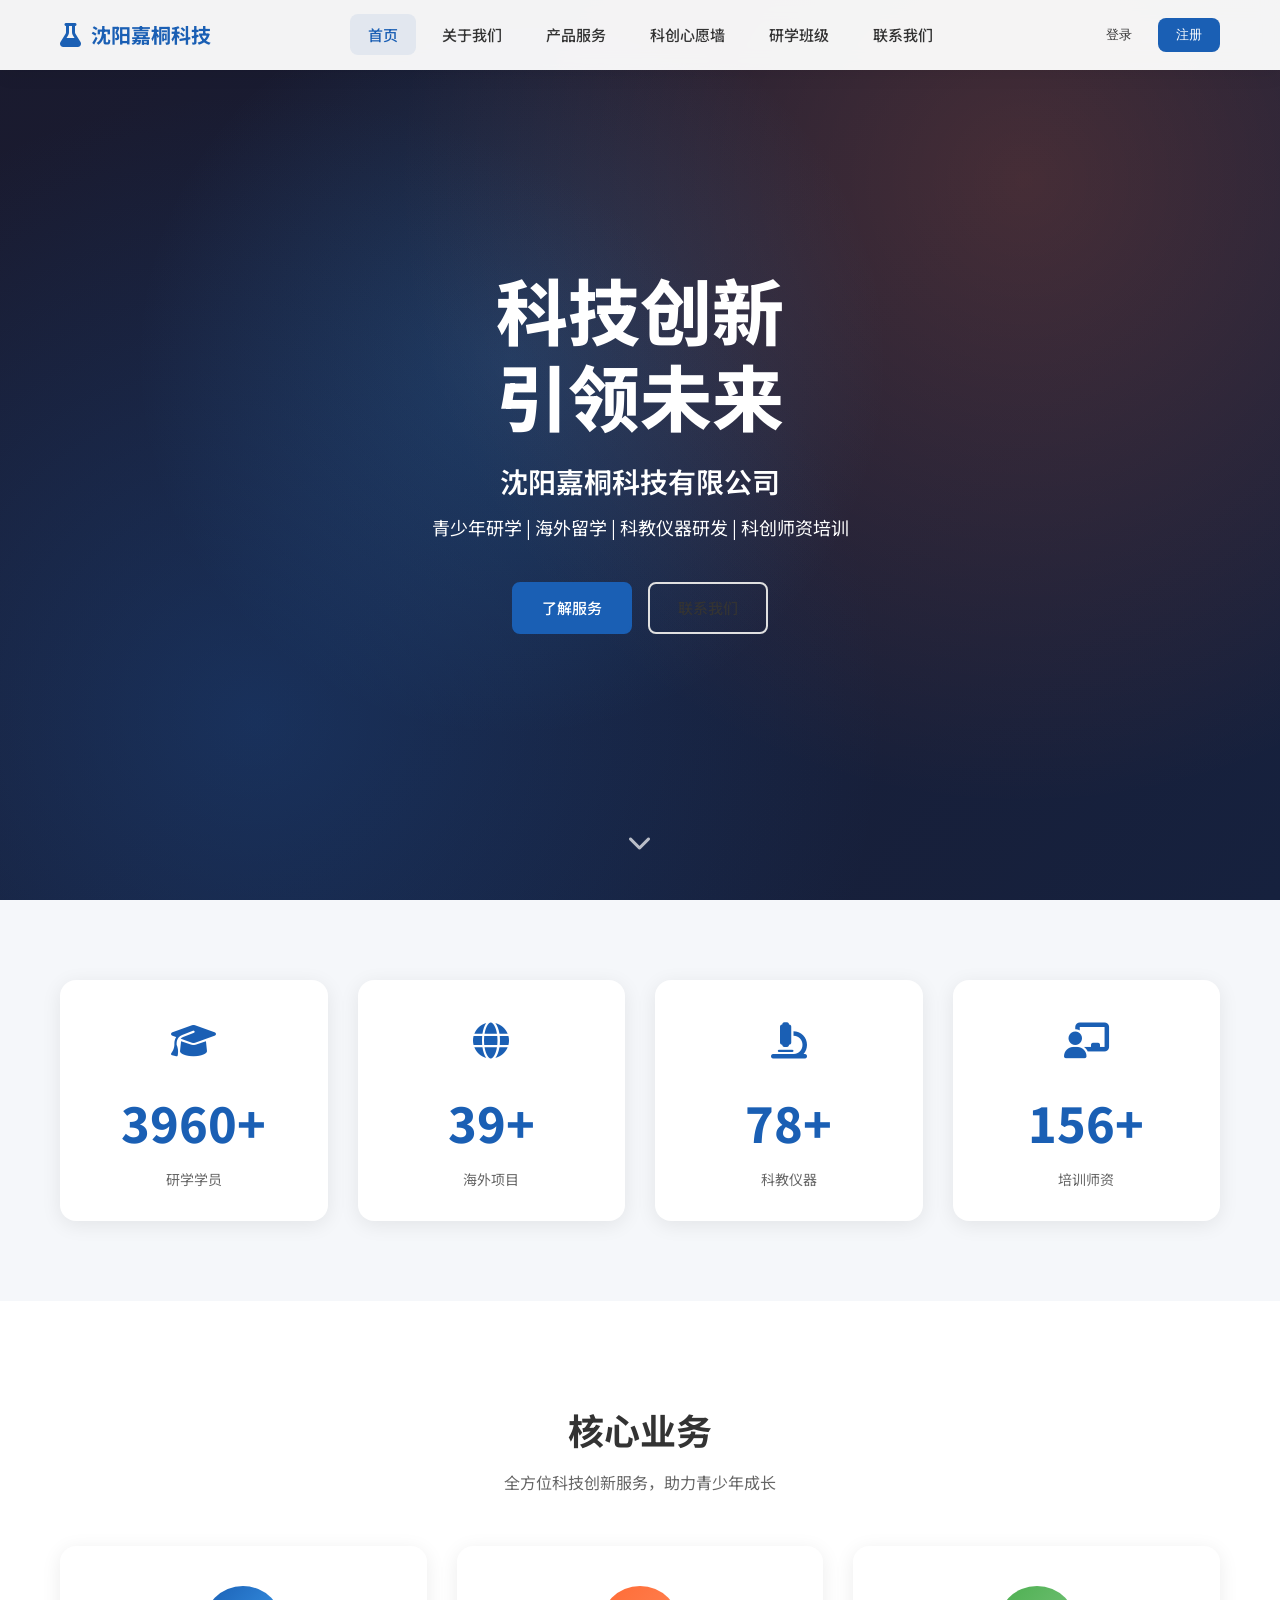
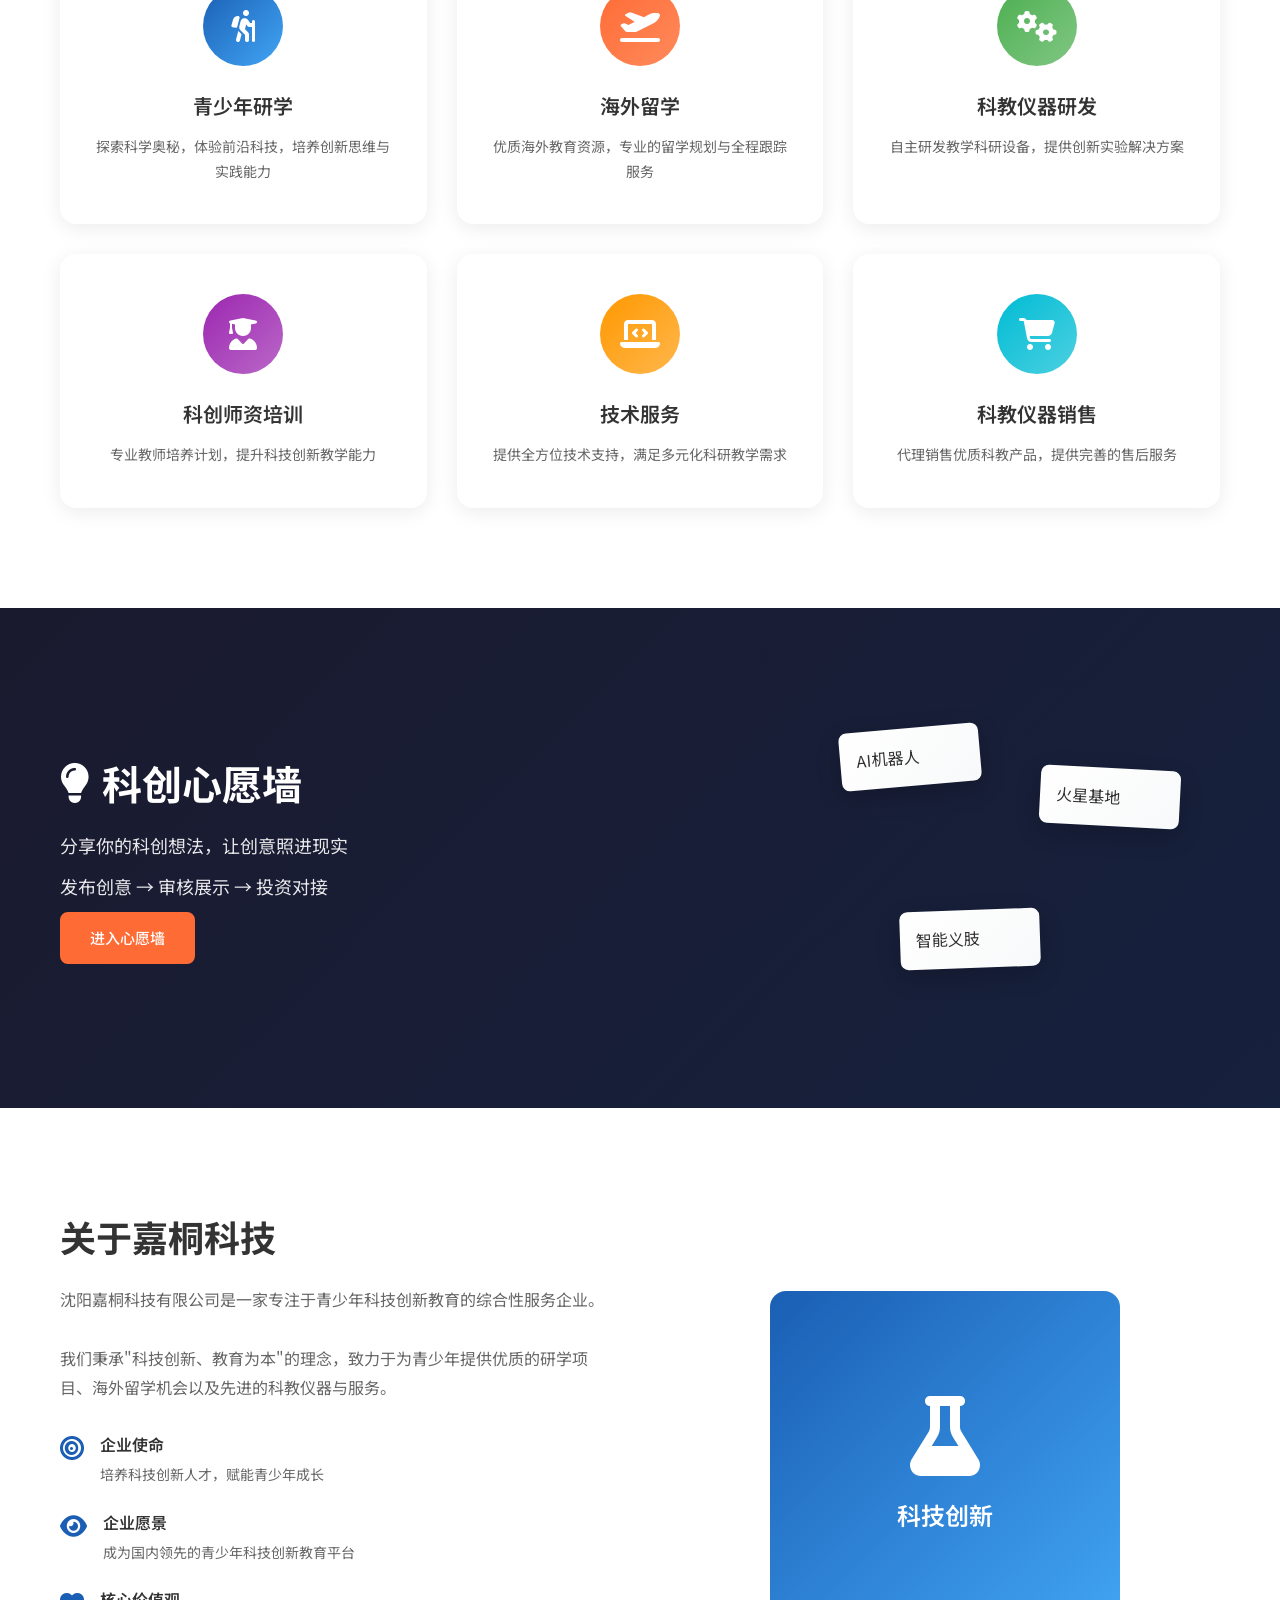
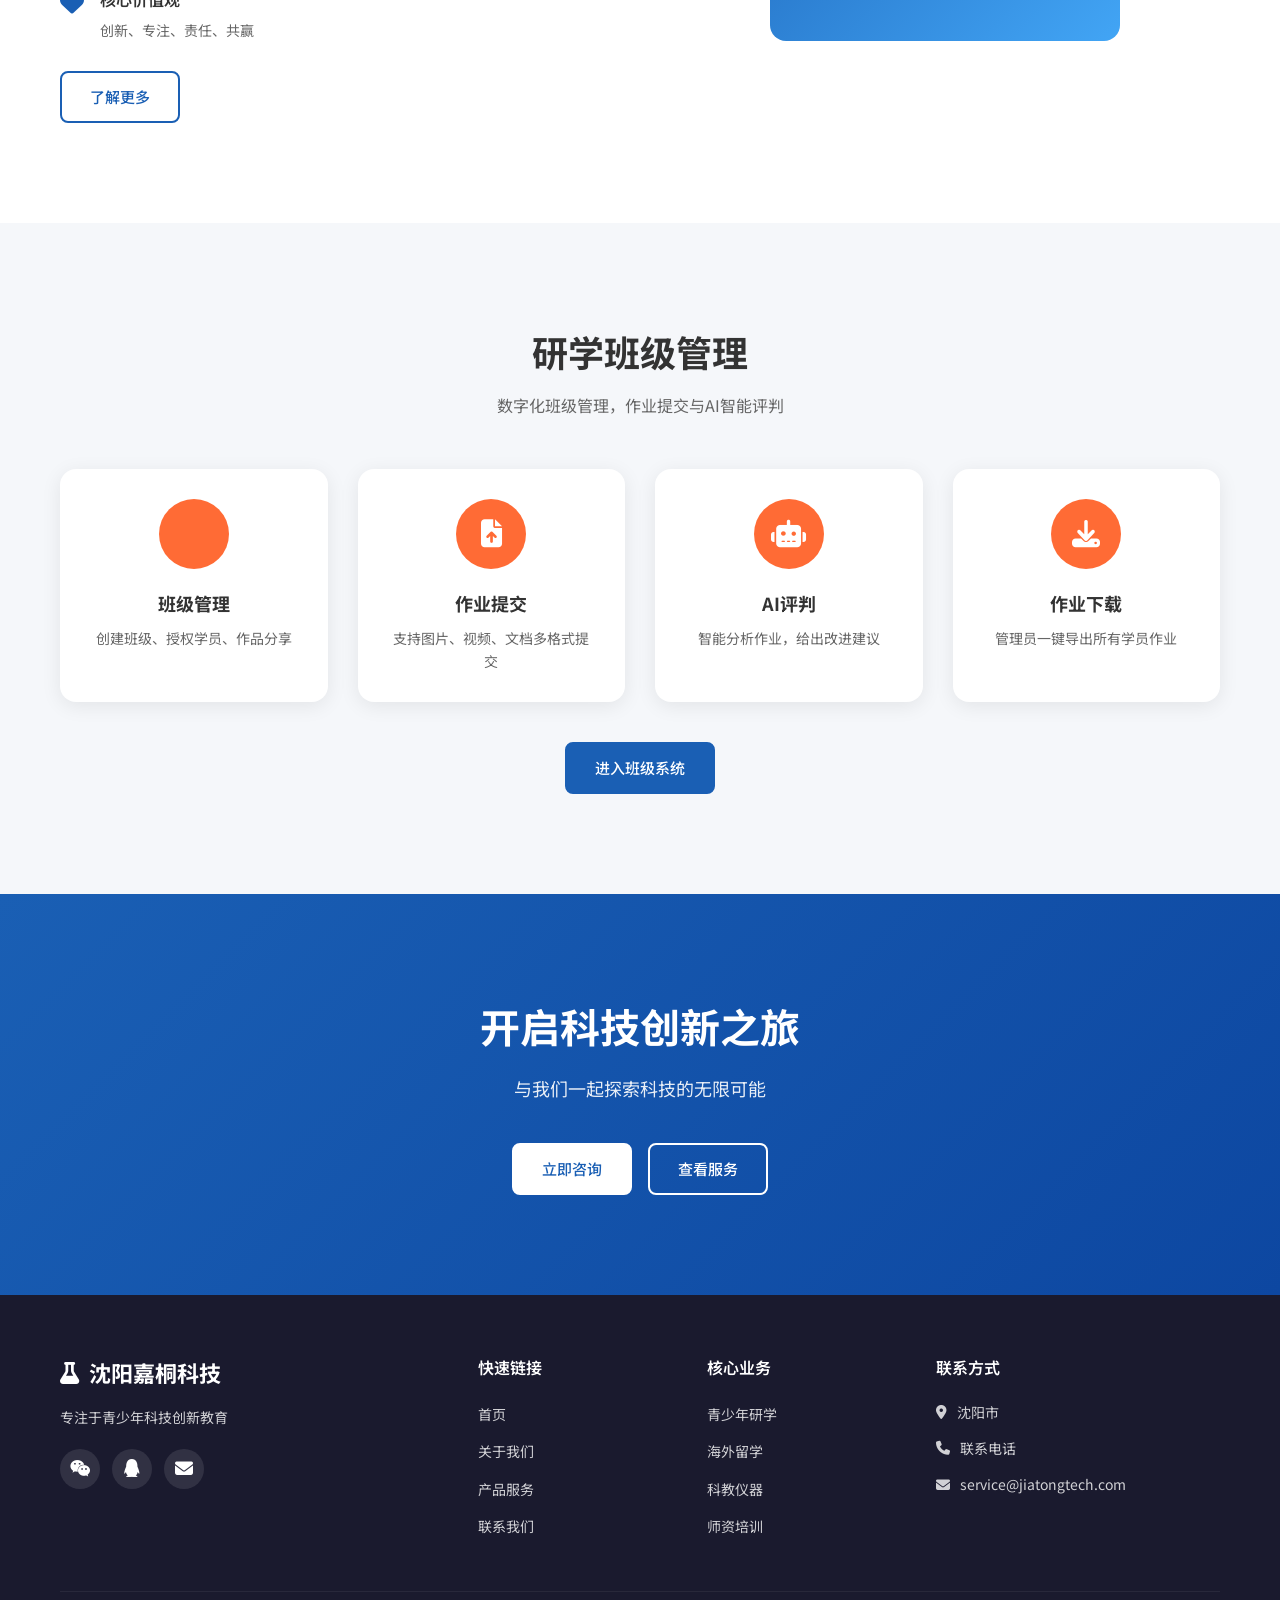
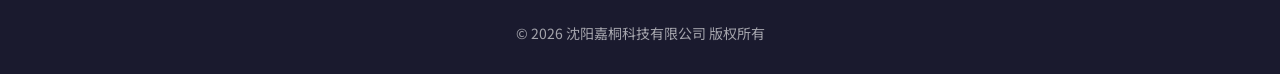
==== commit 5c87928e: "Add files via upload" ====
--- a/index.html
+++ b/index.html
@@ -328,7 +328,40 @@
                 </div>
                 <button type="submit" class="btn btn-primary btn-block">注册</button>
             </form>
-            <p class="modal-tip">已有账号？<a href="#" onclick="switchToLogin()">立即登录</a></p>
+            <p class="modal-tip">已有账号？<a href="#" onclick="switchToLogin()">立即登录</a> | <a href="#" onclick="showTeacherRegisterModal()">教师注册</a></p>
+        </div>
+    </div>
+
+    <!-- 教师注册弹窗 -->
+    <div class="modal" id="teacherRegisterModal">
+        <div class="modal-content">
+            <span class="modal-close" onclick="closeTeacherRegisterModal()">&times;</span>
+            <h2>教师注册</h2>
+            <form id="teacherRegisterForm" onsubmit="handleTeacherRegister(event)">
+                <div class="form-group">
+                    <label>用户名</label>
+                    <input type="text" id="teacherUsername" required placeholder="请输入用户名" minlength="2">
+                </div>
+                <div class="form-group">
+                    <label>邮箱</label>
+                    <input type="email" id="teacherEmail" required placeholder="请输入邮箱">
+                </div>
+                <div class="form-group">
+                    <label>密码</label>
+                    <input type="password" id="teacherPassword" required placeholder="请输入密码" minlength="6">
+                </div>
+                <div class="form-group">
+                    <label>确认密码</label>
+                    <input type="password" id="teacherConfirmPassword" required placeholder="请再次输入密码">
+                </div>
+                <div class="form-group">
+                    <label>教师码</label>
+                    <input type="text" id="teacherCode" required placeholder="请输入教师码">
+                    <small style="color: #999; font-size: 12px;">如无教师码请联系管理员</small>
+                </div>
+                <button type="submit" class="btn btn-primary btn-block">注册教师账号</button>
+            </form>
+            <p class="modal-tip"><a href="#" onclick="switchToRegister()">返回学员注册</a></p>
         </div>
     </div>
 
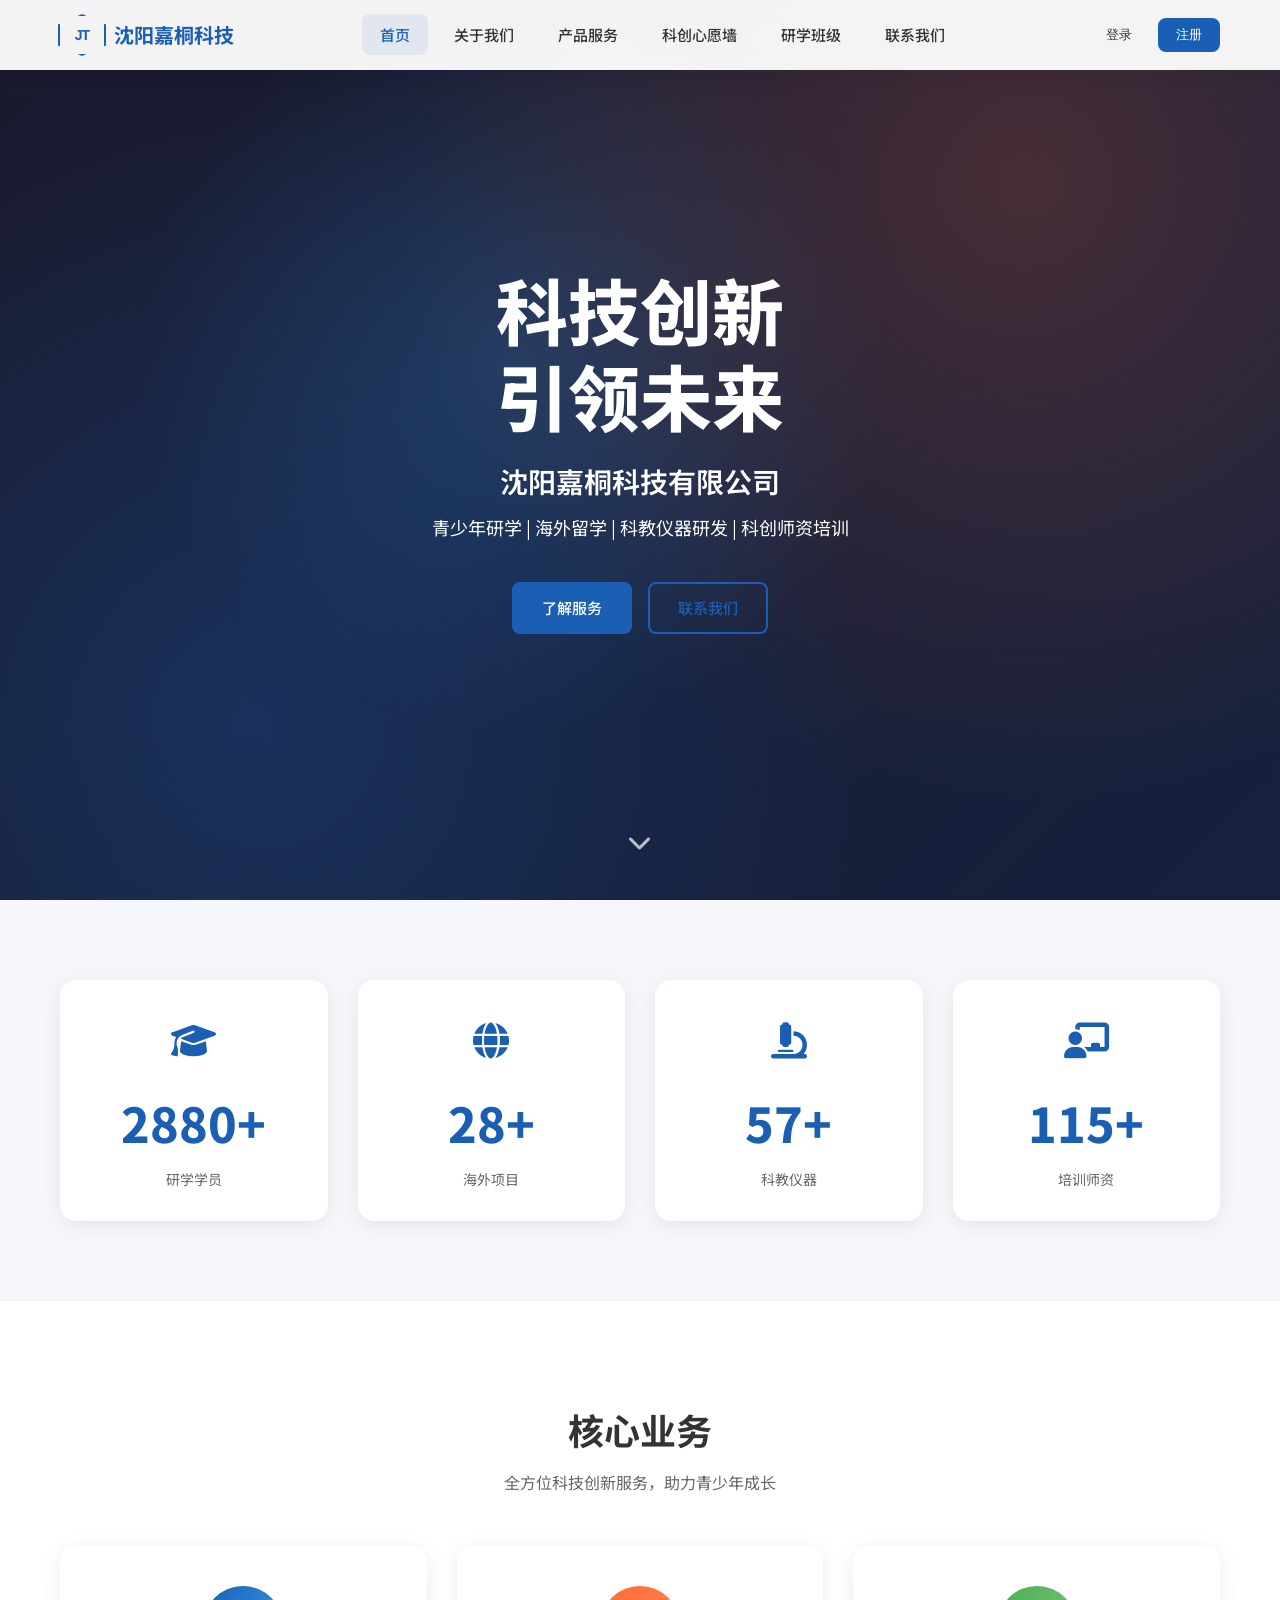
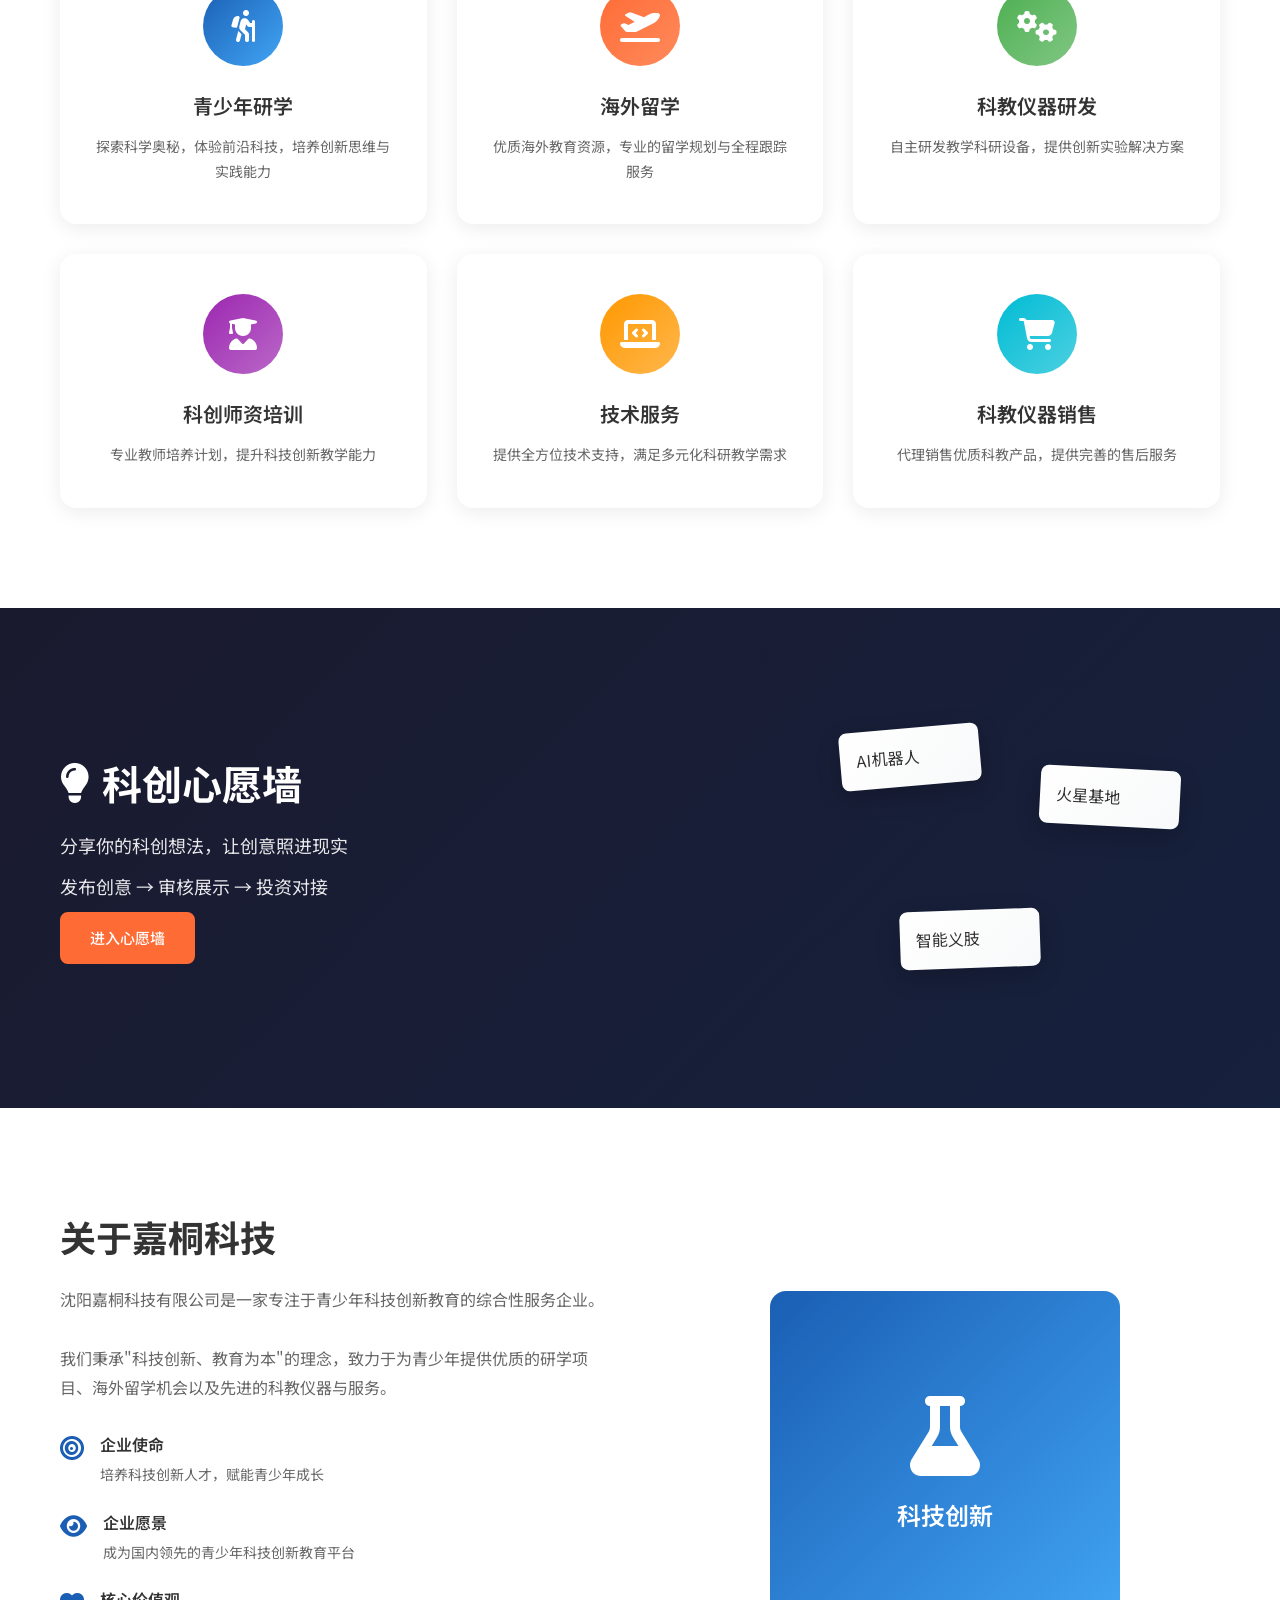
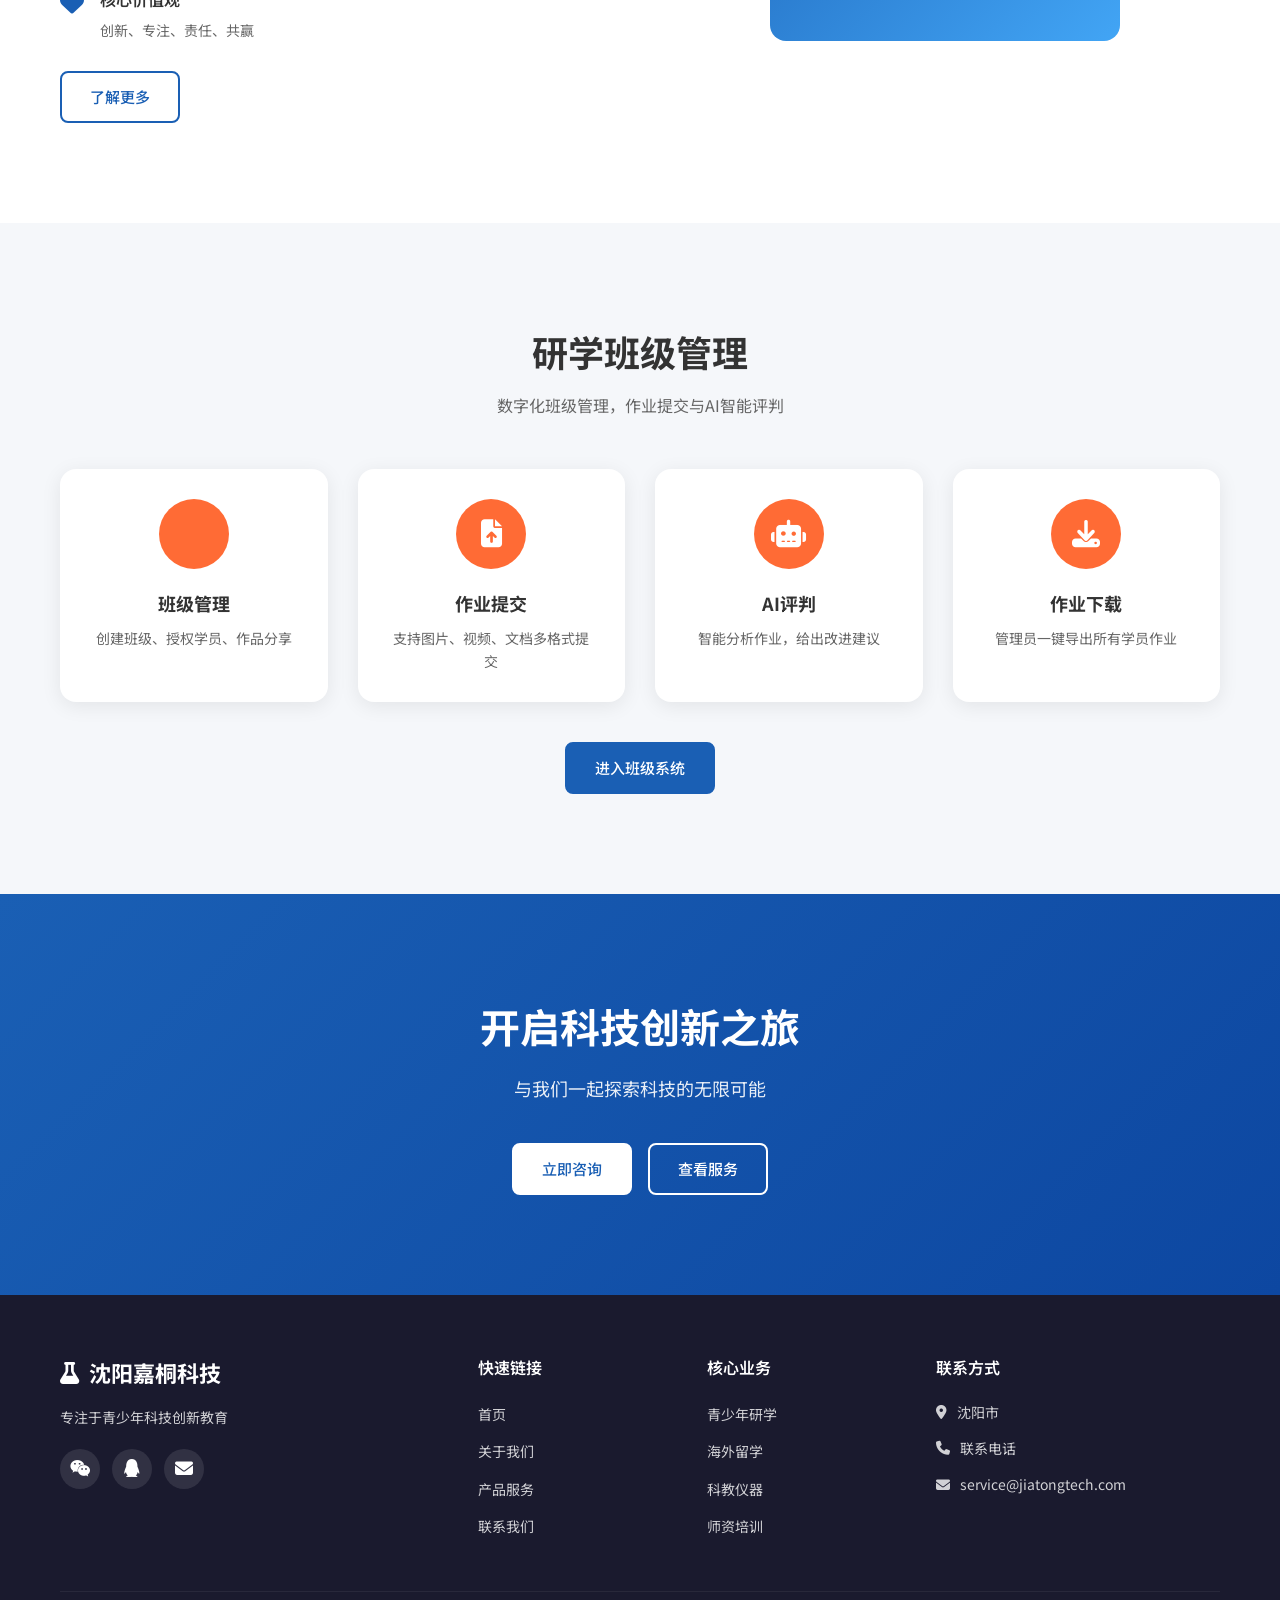
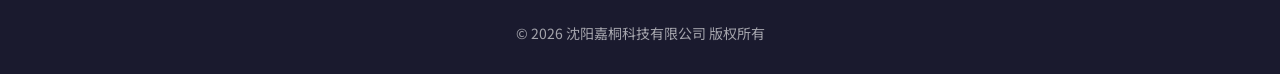
==== commit 337b11ed: "Add files via upload" ====
--- a/index.html
+++ b/index.html
@@ -18,7 +18,9 @@
     <nav class="navbar" id="navbar">
         <div class="container">
             <div class="nav-brand">
-                <i class="fas fa-flask"></i>
+                <div class="logo-hex">
+                    <span class="logo-jt">JT</span>
+                </div>
                 <span>沈阳嘉桐科技</span>
             </div>
             <ul class="nav-menu" id="navMenu">
@@ -300,7 +302,7 @@
                 </div>
                 <button type="submit" class="btn btn-primary btn-block">登录</button>
             </form>
-            <p class="modal-tip">还没有账号？<a href="#" onclick="switchToRegister()">立即注册</a></p>
+            <p class="modal-tip">还没有账号？<a href="#" onclick="switchToRegister()">立即注册</a> | <a href="#" onclick="showAdminLoginModal()">管理员登录</a></p>
         </div>
     </div>
 
@@ -362,6 +364,59 @@
                 <button type="submit" class="btn btn-primary btn-block">注册教师账号</button>
             </form>
             <p class="modal-tip"><a href="#" onclick="switchToRegister()">返回学员注册</a></p>
+        </div>
+    </div>
+
+    <!-- 管理员登录弹窗 -->
+    <div class="modal" id="adminLoginModal">
+        <div class="modal-content">
+            <span class="modal-close" onclick="closeAdminLoginModal()">&times;</span>
+            <h2>管理员登录</h2>
+            <form id="adminLoginForm" onsubmit="handleAdminLogin(event)">
+                <div class="form-group">
+                    <label>管理员账号</label>
+                    <input type="text" id="adminUsername" required placeholder="请输入管理员账号">
+                </div>
+                <div class="form-group">
+                    <label>密码</label>
+                    <input type="password" id="adminPassword" required placeholder="请输入密码">
+                </div>
+                <button type="submit" class="btn btn-primary btn-block">管理员登录</button>
+            </form>
+            <p class="modal-tip"><a href="#" onclick="showAdminRegisterModal()">申请成为管理员</a> | <a href="#" onclick="switchToLogin()">普通用户登录</a></p>
+        </div>
+    </div>
+
+    <!-- 管理员注册弹窗 -->
+    <div class="modal" id="adminRegisterModal">
+        <div class="modal-content">
+            <span class="modal-close" onclick="closeAdminRegisterModal()">&times;</span>
+            <h2>申请成为管理员</h2>
+            <form id="adminRegisterForm" onsubmit="handleAdminRegister(event)">
+                <div class="form-group">
+                    <label>用户名</label>
+                    <input type="text" id="adminRegUsername" required placeholder="请输入用户名" minlength="3">
+                </div>
+                <div class="form-group">
+                    <label>邮箱</label>
+                    <input type="email" id="adminRegEmail" required placeholder="请输入邮箱">
+                </div>
+                <div class="form-group">
+                    <label>密码</label>
+                    <input type="password" id="adminRegPassword" required placeholder="请输入密码" minlength="6">
+                </div>
+                <div class="form-group">
+                    <label>确认密码</label>
+                    <input type="password" id="adminRegConfirmPassword" required placeholder="请再次输入密码">
+                </div>
+                <div class="form-group">
+                    <label>邀请码</label>
+                    <input type="text" id="adminInviteCode" required placeholder="请输入邀请码">
+                    <small style="color: #999; font-size: 12px;">请联系网站所有者获取邀请码</small>
+                </div>
+                <button type="submit" class="btn btn-primary btn-block">提交申请</button>
+            </form>
+            <p class="modal-tip"><a href="#" onclick="showAdminLoginModal()">返回管理员登录</a></p>
         </div>
     </div>
 
--- a/style.css
+++ b/style.css
@@ -118,13 +118,13 @@
 
 .btn-outline {
     background: transparent;
-    color: var(--text-color);
-    border-color: var(--border-color);
+    color: var(--primary-color);
+    border-color: var(--primary-color);
 }
 
 .btn-outline:hover {
-    border-color: var(--primary-color);
-    color: var(--primary-color);
+    background: var(--primary-color);
+    color: #fff;
 }
 
 .btn-outline-white {
@@ -189,6 +189,37 @@
     font-size: 20px;
     font-weight: 700;
     color: var(--primary-color);
+}
+
+/* 六边形 Logo - 宽比例设计 */
+.logo-hex {
+    width: 44px;
+    height: 38px;
+    position: relative;
+    display: flex;
+    align-items: center;
+    justify-content: center;
+}
+
+/* 六边形边框 */
+.logo-hex::before {
+    content: '';
+    position: absolute;
+    width: 100%;
+    height: 100%;
+    border: 2.5px solid var(--primary-color);
+    clip-path: polygon(50% 0%, 100% 25%, 100% 75%, 50% 100%, 0% 75%, 0% 25%);
+    background: transparent;
+}
+
+.logo-jt {
+    position: relative;
+    z-index: 1;
+    font-size: 14px;
+    font-weight: 700;
+    color: var(--primary-color);
+    letter-spacing: -1px;
+    font-family: 'Arial', 'Noto Sans SC', sans-serif;
 }
 
 .nav-brand i {
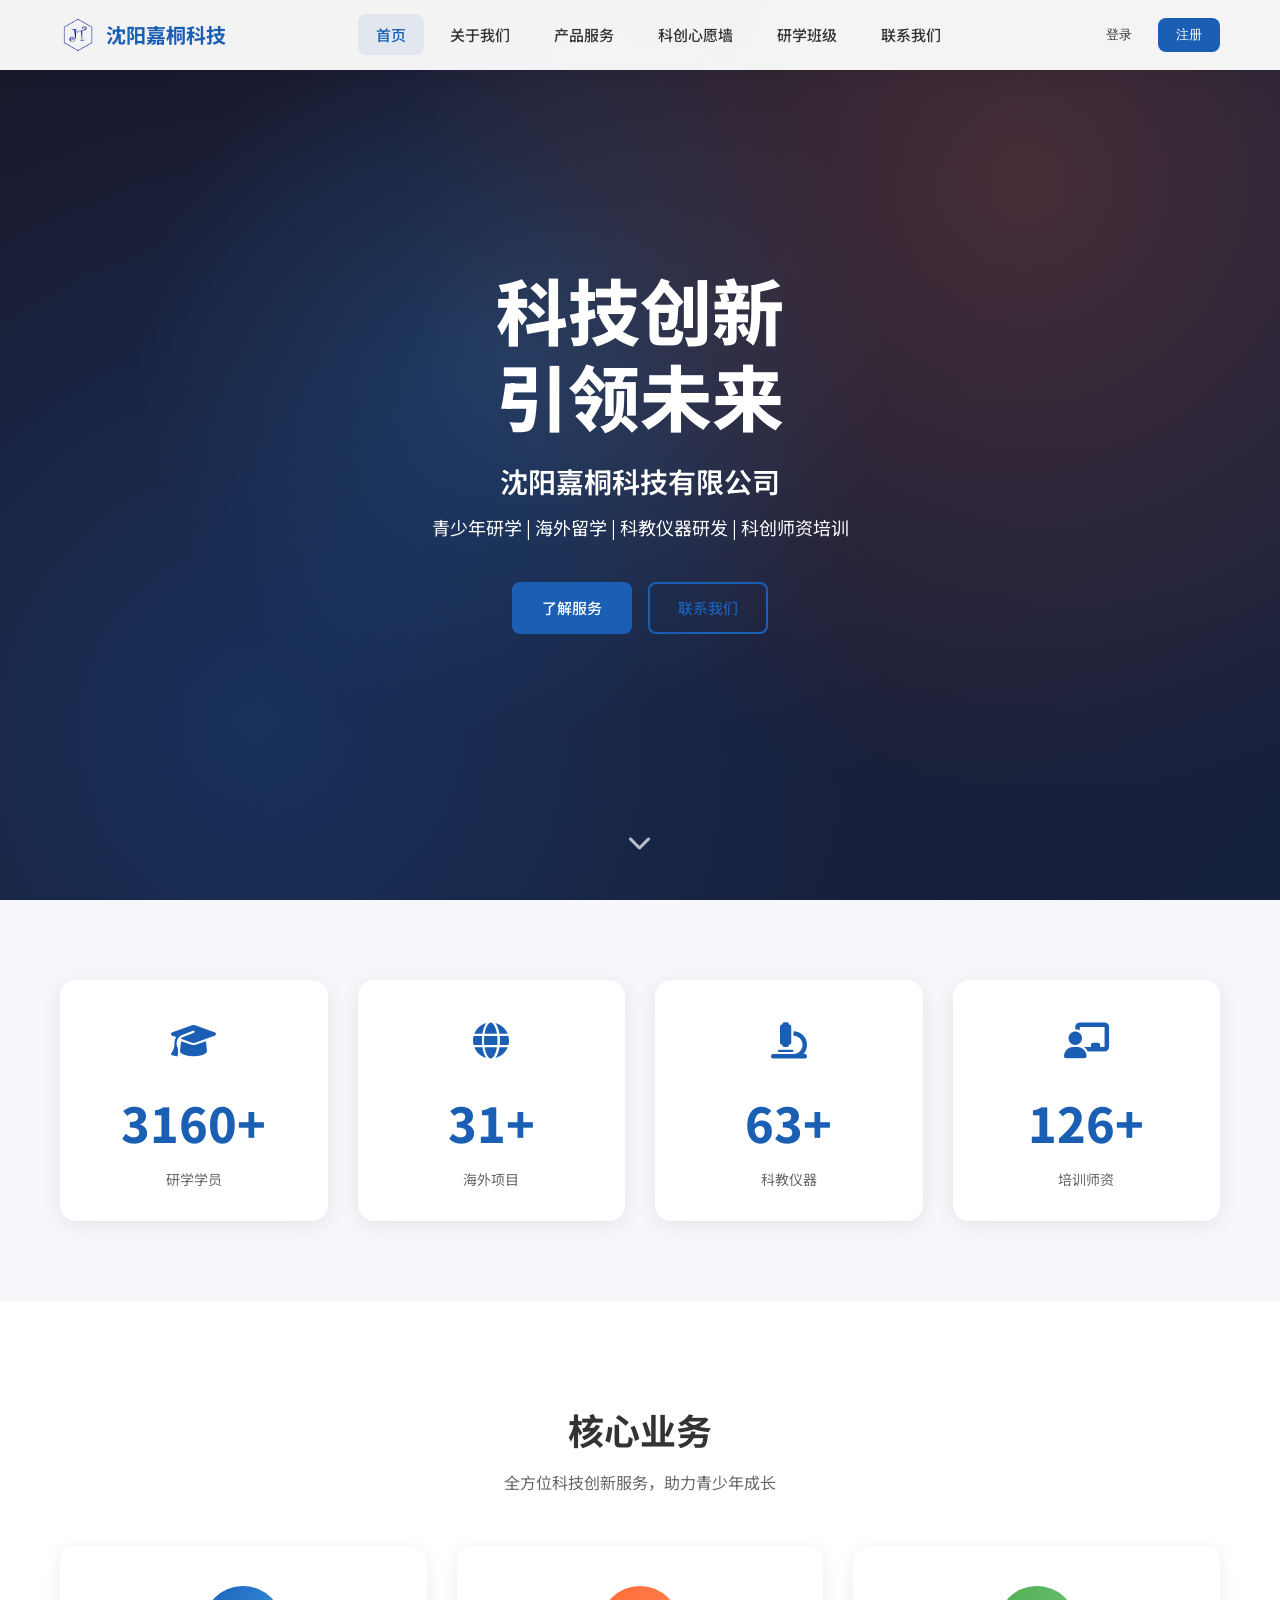
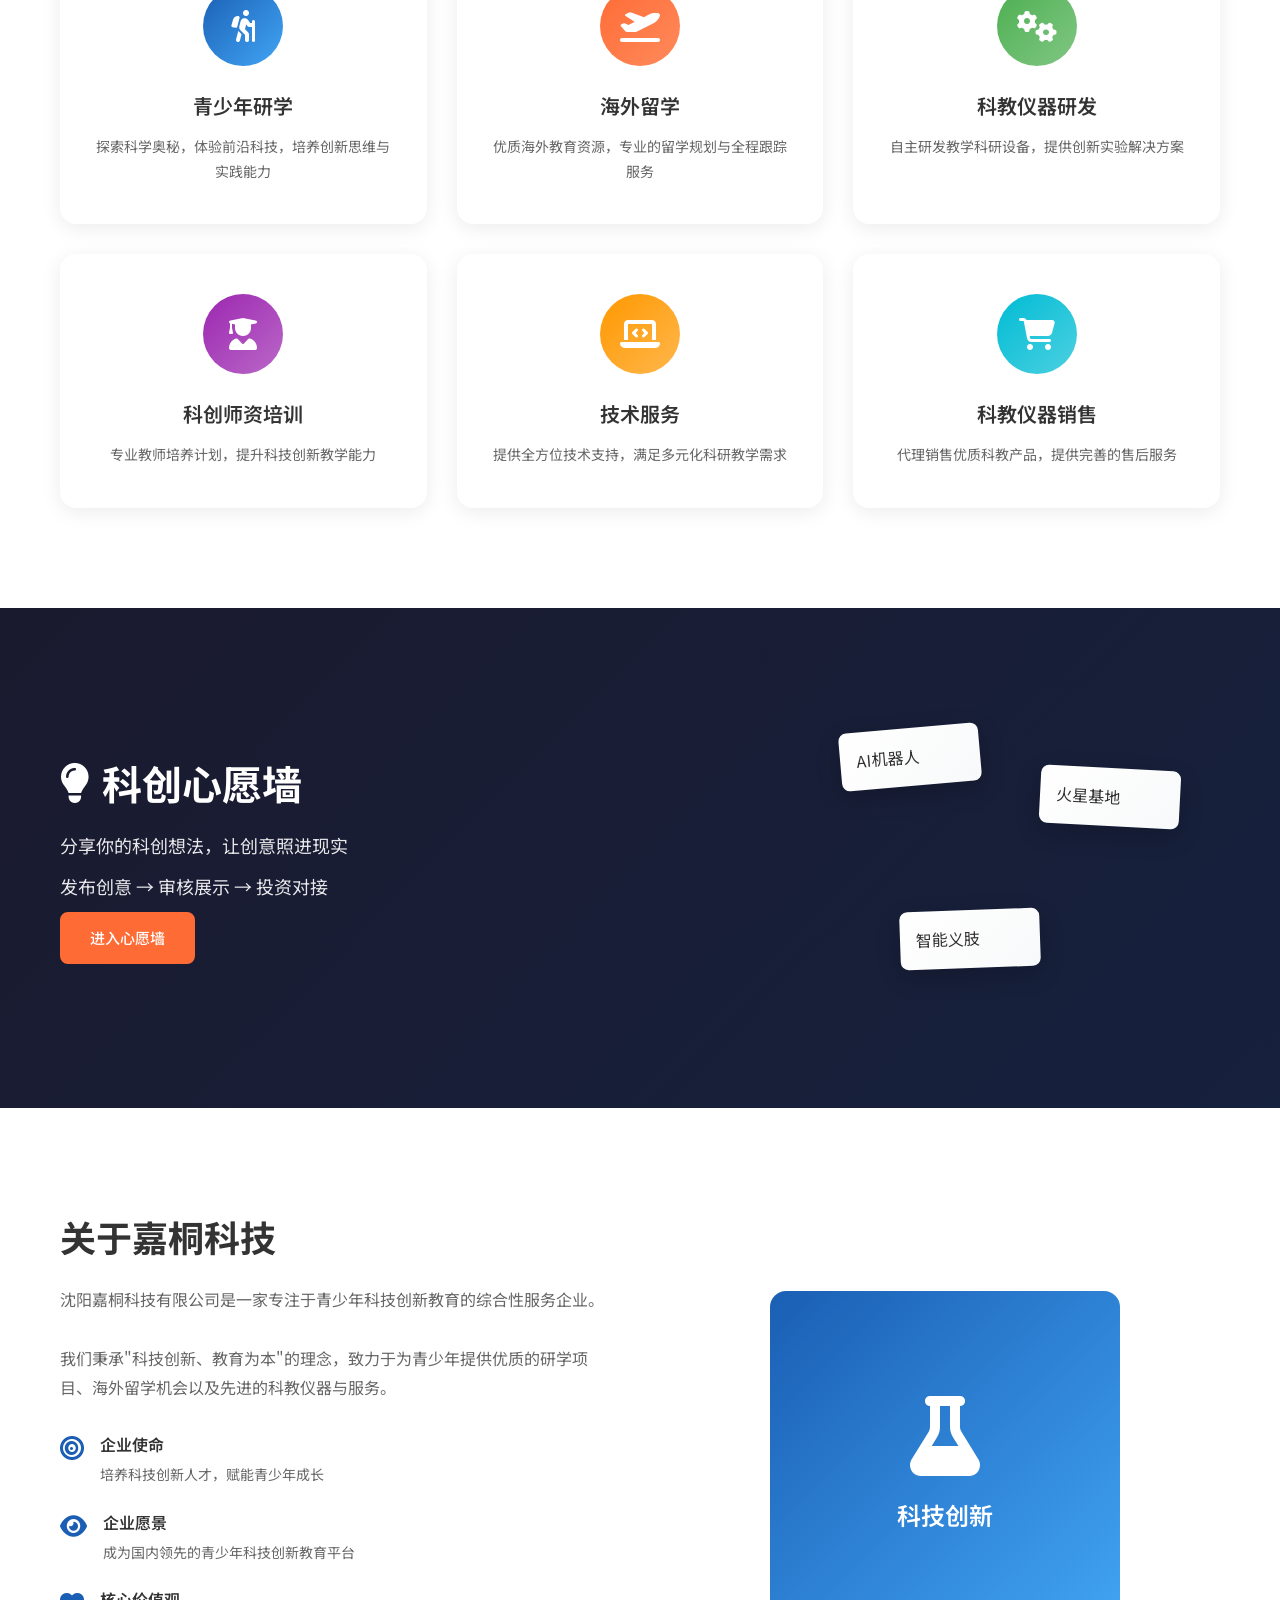
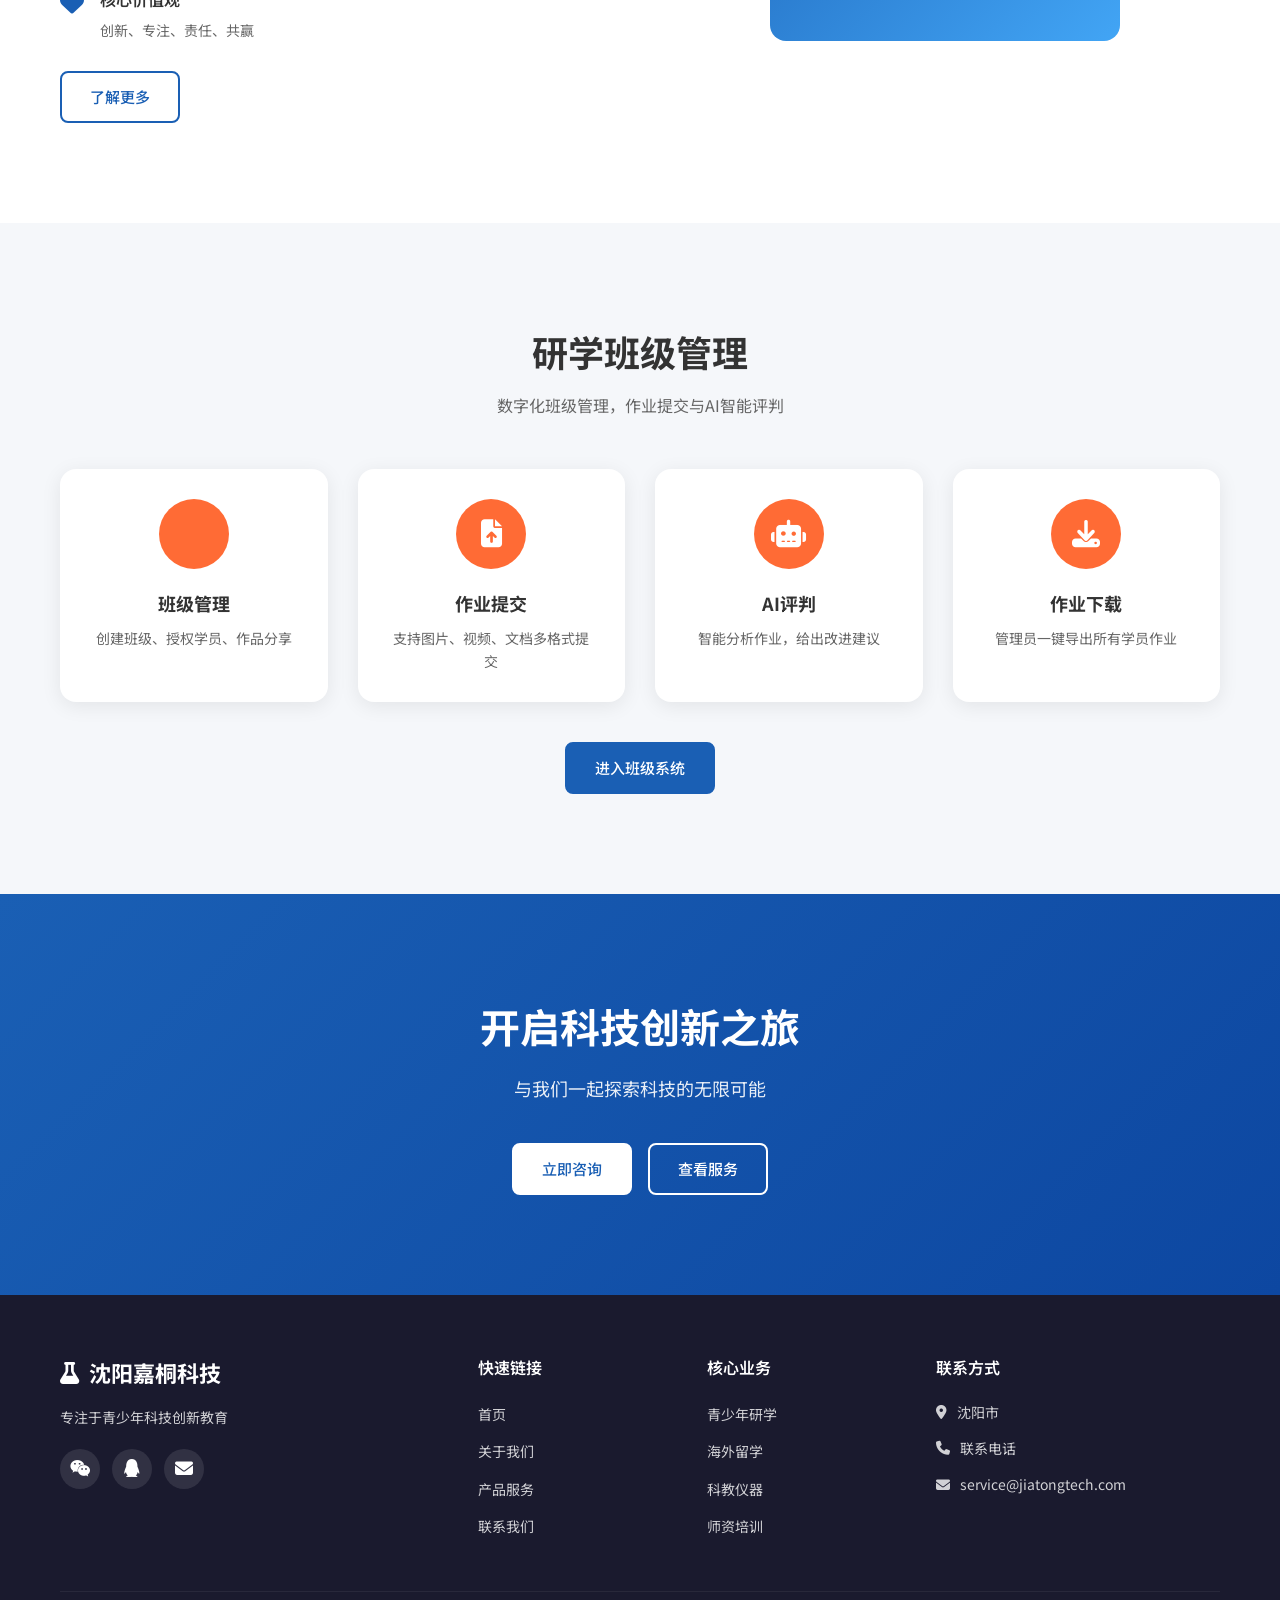
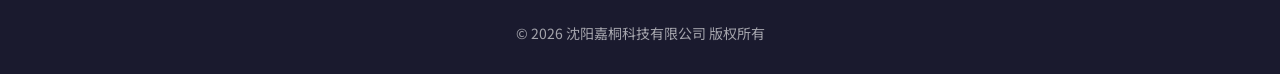
==== commit 4d5a2410: "Add files via upload" ====
--- a/index.html
+++ b/index.html
@@ -18,9 +18,7 @@
     <nav class="navbar" id="navbar">
         <div class="container">
             <div class="nav-brand">
-                <div class="logo-hex">
-                    <span class="logo-jt">JT</span>
-                </div>
+                <img src="logo.png" alt="嘉桐科技" class="nav-logo">
                 <span>沈阳嘉桐科技</span>
             </div>
             <ul class="nav-menu" id="navMenu">
--- a/style.css
+++ b/style.css
@@ -191,35 +191,11 @@
     color: var(--primary-color);
 }
 
-/* 六边形 Logo - 宽比例设计 */
-.logo-hex {
-    width: 44px;
-    height: 38px;
-    position: relative;
-    display: flex;
-    align-items: center;
-    justify-content: center;
-}
-
-/* 六边形边框 */
-.logo-hex::before {
-    content: '';
-    position: absolute;
-    width: 100%;
-    height: 100%;
-    border: 2.5px solid var(--primary-color);
-    clip-path: polygon(50% 0%, 100% 25%, 100% 75%, 50% 100%, 0% 75%, 0% 25%);
-    background: transparent;
-}
-
-.logo-jt {
-    position: relative;
-    z-index: 1;
-    font-size: 14px;
-    font-weight: 700;
-    color: var(--primary-color);
-    letter-spacing: -1px;
-    font-family: 'Arial', 'Noto Sans SC', sans-serif;
+/* Logo 图片样式 */
+.nav-logo {
+    height: 36px;
+    width: auto;
+    object-fit: contain;
 }
 
 .nav-brand i {
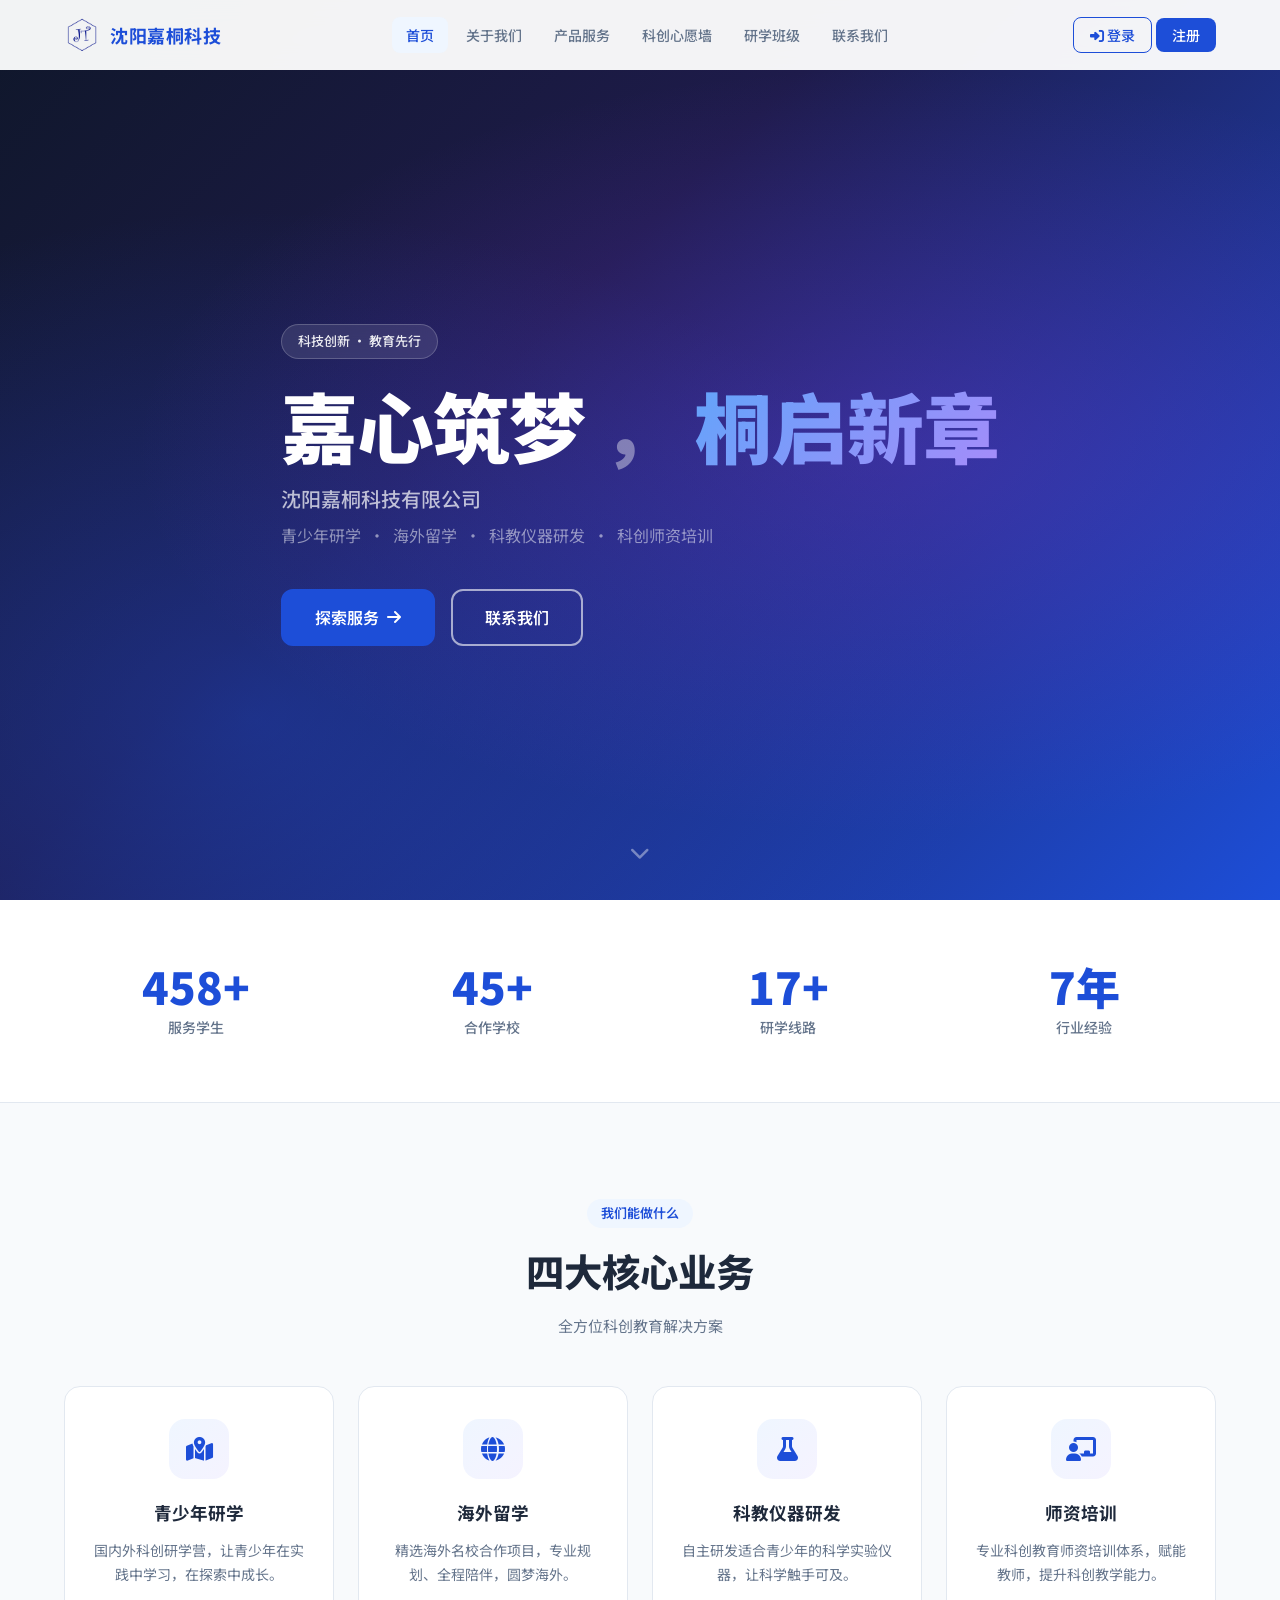
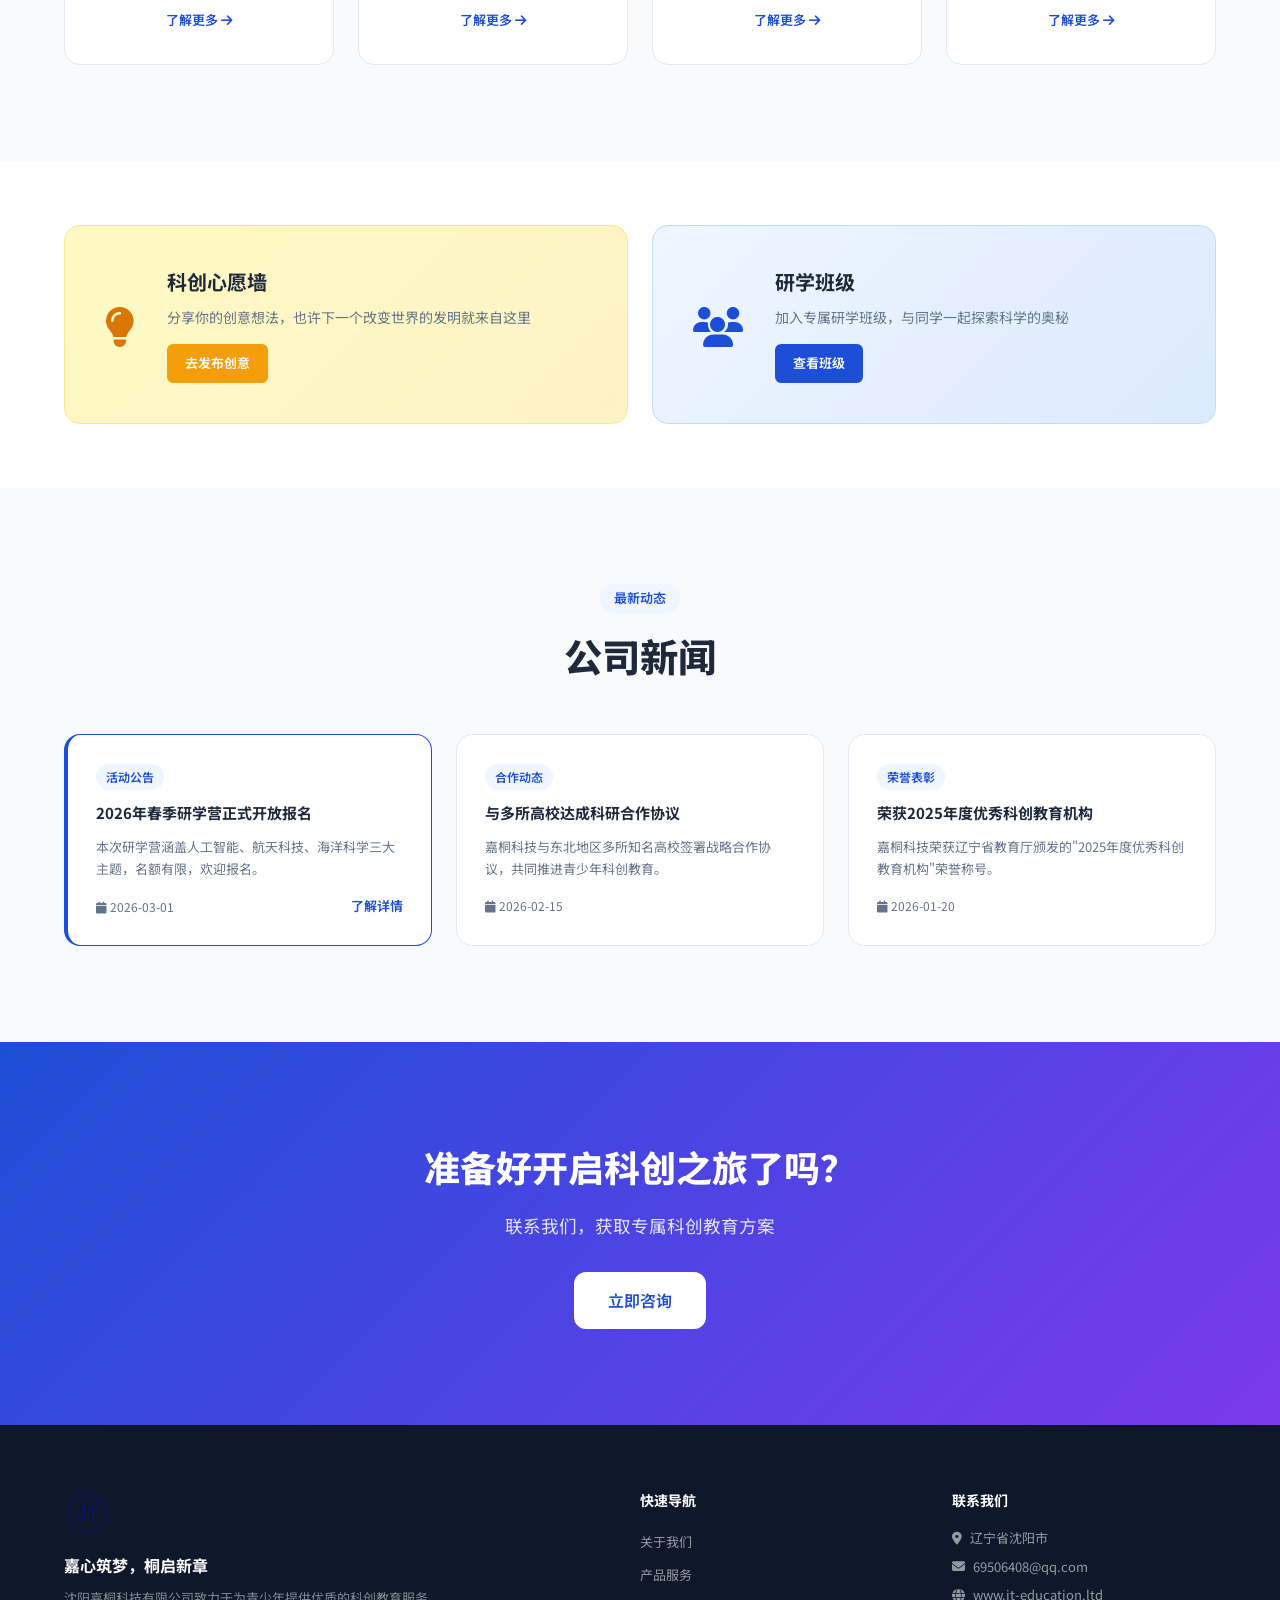
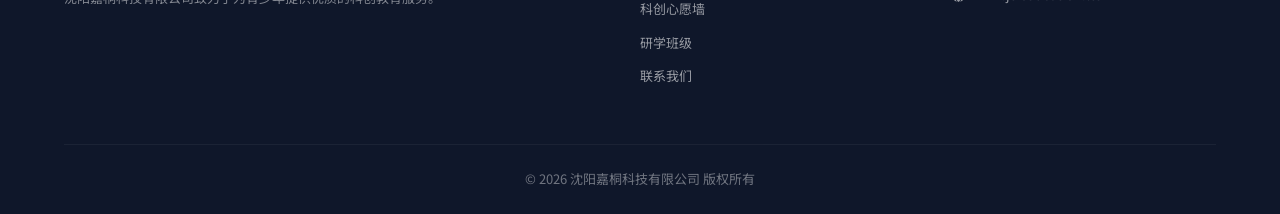
==== commit 015924db: "Add files via upload" ====
--- a/index.html
+++ b/index.html
@@ -3,443 +3,324 @@
 <head>
     <meta charset="UTF-8">
     <meta name="viewport" content="width=device-width, initial-scale=1.0">
-    <title>沈阳嘉桐科技有限公司 - 青少年研学 | 海外留学 | 科教仪器</title>
-    <meta name="description" content="沈阳嘉桐科技主营青少年研学、海外留学项目实践、科教仪器研发、科创师资培训等">
+    <title>沈阳嘉桐科技有限公司 - 嘉心筑梦，桐启新章</title>
+    <meta name="description" content="沈阳嘉桐科技有限公司 - 嘉心筑梦，桐启新章。青少年研学·海外留学·科教仪器·师资培训">
     <link rel="stylesheet" href="style.css">
-    <!-- 引入腾讯云 CloudBase SDK -->
-    <script src="https://imgcache.tencentcs.com/qcloud/tcb.js"></script>
-    <!-- Font Awesome 图标 -->
     <link rel="stylesheet" href="https://cdnjs.cloudflare.com/ajax/libs/font-awesome/6.4.0/css/all.min.css">
-    <!-- Google Fonts -->
-    <link href="https://fonts.googleapis.com/css2?family=Noto+Sans+SC:wght@300;400;500;700&display=swap" rel="stylesheet">
+    <link href="https://fonts.googleapis.com/css2?family=Noto+Sans+SC:wght@300;400;500;700;900&display=swap" rel="stylesheet">
+    <script src="https://imgcache.qq.com/qcloud/tcbjs/1.10.0/tcb.js"></script>
 </head>
 <body>
-    <!-- 导航栏 -->
-    <nav class="navbar" id="navbar">
-        <div class="container">
-            <div class="nav-brand">
-                <img src="logo.png" alt="嘉桐科技" class="nav-logo">
-                <span>沈阳嘉桐科技</span>
-            </div>
-            <ul class="nav-menu" id="navMenu">
-                <li><a href="index.html" class="active">首页</a></li>
-                <li><a href="about.html">关于我们</a></li>
-                <li><a href="services.html">产品服务</a></li>
-                <li><a href="wishwall.html">科创心愿墙</a></li>
-                <li><a href="classes.html">研学班级</a></li>
-                <li><a href="contact.html">联系我们</a></li>
-            </ul>
+
+<!-- 导航栏 -->
+<nav class="navbar" id="navbar">
+    <div class="container">
+        <a href="index.html" class="nav-brand">
+            <img src="logo.png" alt="嘉桐科技" class="nav-logo">
+            <span class="brand-name">沈阳嘉桐科技</span>
+        </a>
+        <ul class="nav-menu" id="navMenu">
+            <li><a href="index.html" class="active">首页</a></li>
+            <li><a href="about.html">关于我们</a></li>
+            <li><a href="services.html">产品服务</a></li>
+            <li><a href="wishwall.html">科创心愿墙</a></li>
+            <li><a href="classes.html">研学班级</a></li>
+            <li><a href="contact.html">联系我们</a></li>
+        </ul>
+        <div class="nav-right">
             <div class="nav-auth" id="navAuth">
-                <button class="btn-login" onclick="showLoginModal()">登录</button>
+                <button class="btn-login" onclick="showLoginModal()"><i class="fas fa-sign-in-alt"></i> 登录</button>
                 <button class="btn-register" onclick="showRegisterModal()">注册</button>
             </div>
-            <div class="nav-user" id="navUser" style="display: none;">
+            <div class="nav-user" id="navUser" style="display:none;">
                 <span class="user-name" id="userName"></span>
+                <a href="admin.html" id="adminLink" class="btn-admin" style="display:none;"><i class="fas fa-cog"></i> 后台</a>
                 <button class="btn-logout" onclick="logout()">退出</button>
             </div>
-            <div class="nav-toggle" id="navToggle">
-                <i class="fas fa-bars"></i>
-            </div>
-        </div>
-    </nav>
-
-    <!-- Hero 区域 -->
-    <section class="hero">
-        <div class="hero-bg"></div>
-        <div class="hero-content">
-            <h1 class="hero-title">
-                <span class="title-line">科技创新</span>
-                <span class="title-line">引领未来</span>
-            </h1>
-            <p class="hero-subtitle">沈阳嘉桐科技有限公司</p>
-            <p class="hero-desc">青少年研学 | 海外留学 | 科教仪器研发 | 科创师资培训</p>
-            <div class="hero-btns">
-                <a href="services.html" class="btn btn-primary">了解服务</a>
-                <a href="contact.html" class="btn btn-outline">联系我们</a>
-            </div>
-        </div>
-        <div class="hero-scroll">
-            <i class="fas fa-chevron-down"></i>
-        </div>
-    </section>
-
-    <!-- 数据亮点 -->
-    <section class="stats">
-        <div class="container">
-            <div class="stats-grid">
-                <div class="stat-item">
-                    <div class="stat-icon"><i class="fas fa-graduation-cap"></i></div>
-                    <div class="stat-number" data-target="5000">0</div>
-                    <div class="stat-label">研学学员</div>
-                </div>
-                <div class="stat-item">
-                    <div class="stat-icon"><i class="fas fa-globe"></i></div>
-                    <div class="stat-number" data-target="50">0</div>
-                    <div class="stat-label">海外项目</div>
-                </div>
-                <div class="stat-item">
-                    <div class="stat-icon"><i class="fas fa-microscope"></i></div>
-                    <div class="stat-number" data-target="100">0</div>
-                    <div class="stat-label">科教仪器</div>
-                </div>
-                <div class="stat-item">
-                    <div class="stat-icon"><i class="fas fa-chalkboard-teacher"></i></div>
-                    <div class="stat-number" data-target="200">0</div>
-                    <div class="stat-label">培训师资</div>
-                </div>
-            </div>
-        </div>
-    </section>
-
-    <!-- 核心业务 -->
-    <section class="services-section">
-        <div class="container">
-            <h2 class="section-title">核心业务</h2>
-            <p class="section-subtitle">全方位科技创新服务，助力青少年成长</p>
-            <div class="services-grid">
-                <div class="service-card">
-                    <div class="service-icon"><i class="fas fa-hiking"></i></div>
-                    <h3>青少年研学</h3>
-                    <p>探索科学奥秘，体验前沿科技，培养创新思维与实践能力</p>
-                </div>
-                <div class="service-card">
-                    <div class="service-icon"><i class="fas fa-plane-departure"></i></div>
-                    <h3>海外留学</h3>
-                    <p>优质海外教育资源，专业的留学规划与全程跟踪服务</p>
-                </div>
-                <div class="service-card">
-                    <div class="service-icon"><i class="fas fa-cogs"></i></div>
-                    <h3>科教仪器研发</h3>
-                    <p>自主研发教学科研设备，提供创新实验解决方案</p>
-                </div>
-                <div class="service-card">
-                    <div class="service-icon"><i class="fas fa-user-graduate"></i></div>
-                    <h3>科创师资培训</h3>
-                    <p>专业教师培养计划，提升科技创新教学能力</p>
-                </div>
-                <div class="service-card">
-                    <div class="service-icon"><i class="fas fa-laptop-code"></i></div>
-                    <h3>技术服务</h3>
-                    <p>提供全方位技术支持，满足多元化科研教学需求</p>
-                </div>
-                <div class="service-card">
-                    <div class="service-icon"><i class="fas fa-shopping-cart"></i></div>
-                    <h3>科教仪器销售</h3>
-                    <p>代理销售优质科教产品，提供完善的售后服务</p>
-                </div>
-            </div>
-        </div>
-    </section>
-
-    <!-- 科创心愿墙入口 -->
-    <section class="wishwall-section">
-        <div class="container">
-            <div class="wishwall-banner">
-                <div class="wishwall-content">
-                    <h2><i class="fas fa-lightbulb"></i> 科创心愿墙</h2>
-                    <p>分享你的科创想法，让创意照进现实</p>
-                    <p class="wishwall-tagline">发布创意 → 审核展示 → 投资对接</p>
-                    <a href="wishwall.html" class="btn btn-accent">进入心愿墙</a>
-                </div>
-                <div class="wishwall-preview">
-                    <div class="wish-sticker sticker-1">AI机器人</div>
-                    <div class="wish-sticker sticker-2">火星基地</div>
-                    <div class="wish-sticker sticker-3">智能义肢</div>
-                </div>
-            </div>
-        </div>
-    </section>
-
-    <!-- 关于我们预览 -->
-    <section class="about-preview">
-        <div class="container">
-            <div class="about-grid">
-                <div class="about-content">
-                    <h2>关于嘉桐科技</h2>
-                    <p>沈阳嘉桐科技有限公司是一家专注于青少年科技创新教育的综合性服务企业。</p>
-                    <p>我们秉承"科技创新、教育为本"的理念，致力于为青少年提供优质的研学项目、海外留学机会以及先进的科教仪器与服务。</p>
-                    <div class="about-features">
-                        <div class="feature-item">
-                            <i class="fas fa-bullseye"></i>
-                            <div>
-                                <h4>企业使命</h4>
-                                <p>培养科技创新人才，赋能青少年成长</p>
-                            </div>
-                        </div>
-                        <div class="feature-item">
-                            <i class="fas fa-eye"></i>
-                            <div>
-                                <h4>企业愿景</h4>
-                                <p>成为国内领先的青少年科技创新教育平台</p>
-                            </div>
-                        </div>
-                        <div class="feature-item">
-                            <i class="fas fa-heart"></i>
-                            <div>
-                                <h4>核心价值观</h4>
-                                <p>创新、专注、责任、共赢</p>
-                            </div>
-                        </div>
-                    </div>
-                    <a href="about.html" class="btn btn-secondary">了解更多</a>
-                </div>
-                <div class="about-image">
-                    <div class="image-frame">
-                        <i class="fas fa-flask"></i>
-                        <span>科技创新</span>
-                    </div>
-                </div>
-            </div>
-        </div>
-    </section>
-
-    <!-- 研学班级入口 -->
-    <section class="classes-section">
-        <div class="container">
-            <h2 class="section-title">研学班级管理</h2>
-            <p class="section-subtitle">数字化班级管理，作业提交与AI智能评判</p>
-            <div class="classes-grid">
-                <div class="class-feature">
-                    <div class="feature-icon"><i class="fas fa-users-class"></i></div>
-                    <h3>班级管理</h3>
-                    <p>创建班级、授权学员、作品分享</p>
-                </div>
-                <div class="class-feature">
-                    <div class="feature-icon"><i class="fas fa-file-upload"></i></div>
-                    <h3>作业提交</h3>
-                    <p>支持图片、视频、文档多格式提交</p>
-                </div>
-                <div class="class-feature">
-                    <div class="feature-icon"><i class="fas fa-robot"></i></div>
-                    <h3>AI评判</h3>
-                    <p>智能分析作业，给出改进建议</p>
-                </div>
-                <div class="class-feature">
-                    <div class="feature-icon"><i class="fas fa-download"></i></div>
-                    <h3>作业下载</h3>
-                    <p>管理员一键导出所有学员作业</p>
-                </div>
-            </div>
-            <div class="classes-cta">
-                <a href="classes.html" class="btn btn-primary">进入班级系统</a>
-            </div>
-        </div>
-    </section>
-
-    <!-- CTA 区域 -->
-    <section class="cta">
-        <div class="container">
-            <h2>开启科技创新之旅</h2>
-            <p>与我们一起探索科技的无限可能</p>
-            <div class="cta-btns">
-                <a href="contact.html" class="btn btn-white">立即咨询</a>
-                <a href="services.html" class="btn btn-outline-white">查看服务</a>
-            </div>
-        </div>
-    </section>
-
-    <!-- 页脚 -->
-    <footer class="footer">
-        <div class="container">
-            <div class="footer-grid">
-                <div class="footer-brand">
-                    <h3><i class="fas fa-flask"></i> 沈阳嘉桐科技</h3>
-                    <p>专注于青少年科技创新教育</p>
-                    <div class="footer-social">
-                        <a href="#"><i class="fab fa-weixin"></i></a>
-                        <a href="#"><i class="fab fa-qq"></i></a>
-                        <a href="#"><i class="fas fa-envelope"></i></a>
-                    </div>
-                </div>
-                <div class="footer-links">
-                    <h4>快速链接</h4>
-                    <ul>
-                        <li><a href="index.html">首页</a></li>
-                        <li><a href="about.html">关于我们</a></li>
-                        <li><a href="services.html">产品服务</a></li>
-                        <li><a href="contact.html">联系我们</a></li>
-                    </ul>
-                </div>
-                <div class="footer-links">
-                    <h4>核心业务</h4>
-                    <ul>
-                        <li><a href="services.html#yanxue">青少年研学</a></li>
-                        <li><a href="services.html#liuxue">海外留学</a></li>
-                        <li><a href="services.html#yIqan">科教仪器</a></li>
-                        <li><a href="services.html#peixun">师资培训</a></li>
-                    </ul>
-                </div>
-                <div class="footer-contact">
-                    <h4>联系方式</h4>
-                    <ul>
-                        <li><i class="fas fa-map-marker-alt"></i> 沈阳市</li>
-                        <li><i class="fas fa-phone"></i> 联系电话</li>
-                        <li><i class="fas fa-envelope"></i> service@jiatongtech.com</li>
-                    </ul>
-                </div>
-            </div>
-            <div class="footer-bottom">
-                <p>&copy; 2026 沈阳嘉桐科技有限公司 版权所有</p>
-            </div>
-        </div>
-    </footer>
-
-    <!-- 登录弹窗 -->
-    <div class="modal" id="loginModal">
-        <div class="modal-content">
-            <span class="modal-close" onclick="closeLoginModal()">&times;</span>
-            <h2>用户登录</h2>
-            <form id="loginForm" onsubmit="handleLogin(event)">
-                <div class="form-group">
-                    <label>用户名</label>
-                    <input type="text" id="loginUsername" required placeholder="请输入用户名">
-                </div>
-                <div class="form-group">
-                    <label>密码</label>
-                    <input type="password" id="loginPassword" required placeholder="请输入密码">
-                </div>
-                <button type="submit" class="btn btn-primary btn-block">登录</button>
-            </form>
-            <p class="modal-tip">还没有账号？<a href="#" onclick="switchToRegister()">立即注册</a> | <a href="#" onclick="showAdminLoginModal()">管理员登录</a></p>
-        </div>
-    </div>
-
-    <!-- 注册弹窗 -->
-    <div class="modal" id="registerModal">
-        <div class="modal-content">
-            <span class="modal-close" onclick="closeRegisterModal()">&times;</span>
-            <h2>用户注册</h2>
-            <form id="registerForm" onsubmit="handleRegister(event)">
-                <div class="form-group">
-                    <label>用户名</label>
-                    <input type="text" id="registerUsername" required placeholder="请输入用户名" minlength="3">
-                </div>
-                <div class="form-group">
-                    <label>邮箱</label>
-                    <input type="email" id="registerEmail" required placeholder="请输入邮箱">
-                </div>
-                <div class="form-group">
-                    <label>密码</label>
-                    <input type="password" id="registerPassword" required placeholder="请输入密码" minlength="6">
-                </div>
-                <div class="form-group">
-                    <label>确认密码</label>
-                    <input type="password" id="registerConfirmPassword" required placeholder="请再次输入密码">
-                </div>
-                <button type="submit" class="btn btn-primary btn-block">注册</button>
-            </form>
-            <p class="modal-tip">已有账号？<a href="#" onclick="switchToLogin()">立即登录</a> | <a href="#" onclick="showTeacherRegisterModal()">教师注册</a></p>
-        </div>
-    </div>
-
-    <!-- 教师注册弹窗 -->
-    <div class="modal" id="teacherRegisterModal">
-        <div class="modal-content">
-            <span class="modal-close" onclick="closeTeacherRegisterModal()">&times;</span>
+            <div class="nav-toggle" id="navToggle"><i class="fas fa-bars"></i></div>
+        </div>
+    </div>
+</nav>
+
+<!-- Hero -->
+<section class="hero">
+    <div class="hero-bg"></div>
+    <div class="hero-particles" id="particles"></div>
+    <div class="hero-content container">
+        <div class="hero-badge">科技创新 · 教育先行</div>
+        <h1 class="hero-title">
+            <span class="line1">嘉心筑梦</span>
+            <span class="line-sep">，</span>
+            <span class="line2">桐启新章</span>
+        </h1>
+        <p class="hero-sub">沈阳嘉桐科技有限公司</p>
+        <p class="hero-desc">青少年研学 &nbsp;·&nbsp; 海外留学 &nbsp;·&nbsp; 科教仪器研发 &nbsp;·&nbsp; 科创师资培训</p>
+        <div class="hero-btns">
+            <a href="services.html" class="btn btn-primary btn-lg">探索服务 <i class="fas fa-arrow-right"></i></a>
+            <a href="contact.html" class="btn btn-outline-white btn-lg">联系我们</a>
+        </div>
+    </div>
+    <div class="hero-scroll"><i class="fas fa-chevron-down"></i></div>
+</section>
+
+<!-- 核心数据 -->
+<section class="stats-section">
+    <div class="container">
+        <div class="stats-grid">
+            <div class="stat-item">
+                <div class="stat-num" data-target="500" data-suffix="+">0+</div>
+                <div class="stat-label">服务学生</div>
+            </div>
+            <div class="stat-item">
+                <div class="stat-num" data-target="50" data-suffix="+">0+</div>
+                <div class="stat-label">合作学校</div>
+            </div>
+            <div class="stat-item">
+                <div class="stat-num" data-target="20" data-suffix="+">0+</div>
+                <div class="stat-label">研学线路</div>
+            </div>
+            <div class="stat-item">
+                <div class="stat-num" data-target="8" data-suffix="年">0年</div>
+                <div class="stat-label">行业经验</div>
+            </div>
+        </div>
+    </div>
+</section>
+
+<!-- 核心业务 -->
+<section class="services-preview">
+    <div class="container">
+        <div class="section-header">
+            <span class="section-tag">我们能做什么</span>
+            <h2 class="section-title">四大核心业务</h2>
+            <p class="section-desc">全方位科创教育解决方案</p>
+        </div>
+        <div class="services-grid">
+            <div class="service-card">
+                <div class="service-icon"><i class="fas fa-map-marked-alt"></i></div>
+                <h3>青少年研学</h3>
+                <p>国内外科创研学营，让青少年在实践中学习，在探索中成长。</p>
+                <a href="services.html#yanxue" class="card-link">了解更多 <i class="fas fa-arrow-right"></i></a>
+            </div>
+            <div class="service-card">
+                <div class="service-icon"><i class="fas fa-globe"></i></div>
+                <h3>海外留学</h3>
+                <p>精选海外名校合作项目，专业规划、全程陪伴，圆梦海外。</p>
+                <a href="services.html#liuxue" class="card-link">了解更多 <i class="fas fa-arrow-right"></i></a>
+            </div>
+            <div class="service-card">
+                <div class="service-icon"><i class="fas fa-flask"></i></div>
+                <h3>科教仪器研发</h3>
+                <p>自主研发适合青少年的科学实验仪器，让科学触手可及。</p>
+                <a href="services.html#yiqan" class="card-link">了解更多 <i class="fas fa-arrow-right"></i></a>
+            </div>
+            <div class="service-card">
+                <div class="service-icon"><i class="fas fa-chalkboard-teacher"></i></div>
+                <h3>师资培训</h3>
+                <p>专业科创教育师资培训体系，赋能教师，提升科创教学能力。</p>
+                <a href="services.html#peixun" class="card-link">了解更多 <i class="fas fa-arrow-right"></i></a>
+            </div>
+        </div>
+    </div>
+</section>
+
+<!-- 特色功能入口 -->
+<section class="features-section">
+    <div class="container">
+        <div class="features-grid">
+            <div class="feature-card wishwall-card">
+                <div class="feature-icon"><i class="fas fa-lightbulb"></i></div>
+                <div class="feature-text">
+                    <h3>科创心愿墙</h3>
+                    <p>分享你的创意想法，也许下一个改变世界的发明就来自这里</p>
+                    <a href="wishwall.html" class="btn btn-accent btn-sm">去发布创意</a>
+                </div>
+            </div>
+            <div class="feature-card classes-card">
+                <div class="feature-icon"><i class="fas fa-users"></i></div>
+                <div class="feature-text">
+                    <h3>研学班级</h3>
+                    <p>加入专属研学班级，与同学一起探索科学的奥秘</p>
+                    <a href="classes.html" class="btn btn-primary btn-sm">查看班级</a>
+                </div>
+            </div>
+        </div>
+    </div>
+</section>
+
+<!-- 新闻/公告 -->
+<section class="news-section">
+    <div class="container">
+        <div class="section-header">
+            <span class="section-tag">最新动态</span>
+            <h2 class="section-title">公司新闻</h2>
+        </div>
+        <div class="news-grid">
+            <div class="news-card featured">
+                <div class="news-tag">活动公告</div>
+                <h3>2026年春季研学营正式开放报名</h3>
+                <p>本次研学营涵盖人工智能、航天科技、海洋科学三大主题，名额有限，欢迎报名。</p>
+                <div class="news-footer">
+                    <span class="news-date"><i class="fas fa-calendar"></i> 2026-03-01</span>
+                    <a href="contact.html" class="news-link">了解详情</a>
+                </div>
+            </div>
+            <div class="news-card">
+                <div class="news-tag">合作动态</div>
+                <h3>与多所高校达成科研合作协议</h3>
+                <p>嘉桐科技与东北地区多所知名高校签署战略合作协议，共同推进青少年科创教育。</p>
+                <div class="news-footer">
+                    <span class="news-date"><i class="fas fa-calendar"></i> 2026-02-15</span>
+                </div>
+            </div>
+            <div class="news-card">
+                <div class="news-tag">荣誉表彰</div>
+                <h3>荣获2025年度优秀科创教育机构</h3>
+                <p>嘉桐科技荣获辽宁省教育厅颁发的"2025年度优秀科创教育机构"荣誉称号。</p>
+                <div class="news-footer">
+                    <span class="news-date"><i class="fas fa-calendar"></i> 2026-01-20</span>
+                </div>
+            </div>
+        </div>
+    </div>
+</section>
+
+<!-- CTA -->
+<section class="cta-section">
+    <div class="container">
+        <h2>准备好开启科创之旅了吗？</h2>
+        <p>联系我们，获取专属科创教育方案</p>
+        <a href="contact.html" class="btn btn-white btn-lg">立即咨询</a>
+    </div>
+</section>
+
+<!-- 页脚 -->
+<footer class="footer">
+    <div class="container">
+        <div class="footer-grid">
+            <div class="footer-brand">
+                <img src="logo.png" alt="嘉桐科技" class="footer-logo">
+                <p class="footer-slogan">嘉心筑梦，桐启新章</p>
+                <p class="footer-desc">沈阳嘉桐科技有限公司致力于为青少年提供优质的科创教育服务。</p>
+            </div>
+            <div class="footer-links">
+                <h4>快速导航</h4>
+                <ul>
+                    <li><a href="about.html">关于我们</a></li>
+                    <li><a href="services.html">产品服务</a></li>
+                    <li><a href="wishwall.html">科创心愿墙</a></li>
+                    <li><a href="classes.html">研学班级</a></li>
+                    <li><a href="contact.html">联系我们</a></li>
+                </ul>
+            </div>
+            <div class="footer-contact">
+                <h4>联系我们</h4>
+                <p><i class="fas fa-map-marker-alt"></i> 辽宁省沈阳市</p>
+                <p><i class="fas fa-envelope"></i> 69506408@qq.com</p>
+                <p><i class="fas fa-globe"></i> www.jt-education.ltd</p>
+            </div>
+        </div>
+        <div class="footer-bottom">
+            <p>© 2026 沈阳嘉桐科技有限公司 版权所有</p>
+        </div>
+    </div>
+</footer>
+
+<!-- 登录弹窗 -->
+<div class="modal" id="loginModal">
+    <div class="modal-content">
+        <span class="modal-close" onclick="closeModal('loginModal')">&times;</span>
+        <div class="modal-header">
+            <img src="logo.png" alt="logo" class="modal-logo">
+            <h2>欢迎回来</h2>
+        </div>
+        <form id="loginForm" onsubmit="handleLogin(event)">
+            <div class="form-group">
+                <label><i class="fas fa-envelope"></i> 邮箱</label>
+                <input type="email" id="loginEmail" required placeholder="请输入注册邮箱">
+            </div>
+            <div class="form-group">
+                <label><i class="fas fa-lock"></i> 密码</label>
+                <input type="password" id="loginPassword" required placeholder="请输入密码">
+            </div>
+            <button type="submit" class="btn btn-primary btn-block" id="loginSubmitBtn">登录</button>
+        </form>
+        <p class="modal-tip">还没有账号？<a href="#" onclick="switchToRegister()">立即注册</a></p>
+    </div>
+</div>
+
+<!-- 注册弹窗（学员） -->
+<div class="modal" id="registerModal">
+    <div class="modal-content">
+        <span class="modal-close" onclick="closeModal('registerModal')">&times;</span>
+        <div class="modal-header">
+            <h2>学员注册</h2>
+        </div>
+        <form id="registerForm" onsubmit="handleRegister(event)">
+            <div class="form-group">
+                <label><i class="fas fa-user"></i> 用户名</label>
+                <input type="text" id="registerUsername" required placeholder="请输入用户名" minlength="2">
+            </div>
+            <div class="form-group">
+                <label><i class="fas fa-envelope"></i> 邮箱</label>
+                <input type="email" id="registerEmail" required placeholder="请输入邮箱">
+            </div>
+            <div class="form-group">
+                <label><i class="fas fa-lock"></i> 密码</label>
+                <input type="password" id="registerPassword" required placeholder="至少6位密码" minlength="6">
+            </div>
+            <div class="form-group">
+                <label><i class="fas fa-lock"></i> 确认密码</label>
+                <input type="password" id="registerConfirmPassword" required placeholder="再次输入密码">
+            </div>
+            <button type="submit" class="btn btn-primary btn-block" id="registerSubmitBtn">注册</button>
+        </form>
+        <p class="modal-tip">
+            已有账号？<a href="#" onclick="switchToLogin()">立即登录</a> &nbsp;|&nbsp;
+            <a href="#" onclick="showTeacherRegisterModal()">教师注册</a>
+        </p>
+    </div>
+</div>
+
+<!-- 教师注册弹窗 -->
+<div class="modal" id="teacherRegisterModal">
+    <div class="modal-content">
+        <span class="modal-close" onclick="closeModal('teacherRegisterModal')">&times;</span>
+        <div class="modal-header">
             <h2>教师注册</h2>
-            <form id="teacherRegisterForm" onsubmit="handleTeacherRegister(event)">
-                <div class="form-group">
-                    <label>用户名</label>
-                    <input type="text" id="teacherUsername" required placeholder="请输入用户名" minlength="2">
-                </div>
-                <div class="form-group">
-                    <label>邮箱</label>
-                    <input type="email" id="teacherEmail" required placeholder="请输入邮箱">
-                </div>
-                <div class="form-group">
-                    <label>密码</label>
-                    <input type="password" id="teacherPassword" required placeholder="请输入密码" minlength="6">
-                </div>
-                <div class="form-group">
-                    <label>确认密码</label>
-                    <input type="password" id="teacherConfirmPassword" required placeholder="请再次输入密码">
-                </div>
-                <div class="form-group">
-                    <label>教师码</label>
-                    <input type="text" id="teacherCode" required placeholder="请输入教师码">
-                    <small style="color: #999; font-size: 12px;">如无教师码请联系管理员</small>
-                </div>
-                <button type="submit" class="btn btn-primary btn-block">注册教师账号</button>
-            </form>
-            <p class="modal-tip"><a href="#" onclick="switchToRegister()">返回学员注册</a></p>
-        </div>
-    </div>
-
-    <!-- 管理员登录弹窗 -->
-    <div class="modal" id="adminLoginModal">
-        <div class="modal-content">
-            <span class="modal-close" onclick="closeAdminLoginModal()">&times;</span>
-            <h2>管理员登录</h2>
-            <form id="adminLoginForm" onsubmit="handleAdminLogin(event)">
-                <div class="form-group">
-                    <label>管理员账号</label>
-                    <input type="text" id="adminUsername" required placeholder="请输入管理员账号">
-                </div>
-                <div class="form-group">
-                    <label>密码</label>
-                    <input type="password" id="adminPassword" required placeholder="请输入密码">
-                </div>
-                <button type="submit" class="btn btn-primary btn-block">管理员登录</button>
-            </form>
-            <p class="modal-tip"><a href="#" onclick="showAdminRegisterModal()">申请成为管理员</a> | <a href="#" onclick="switchToLogin()">普通用户登录</a></p>
-        </div>
-    </div>
-
-    <!-- 管理员注册弹窗 -->
-    <div class="modal" id="adminRegisterModal">
-        <div class="modal-content">
-            <span class="modal-close" onclick="closeAdminRegisterModal()">&times;</span>
-            <h2>申请成为管理员</h2>
-            <form id="adminRegisterForm" onsubmit="handleAdminRegister(event)">
-                <div class="form-group">
-                    <label>用户名</label>
-                    <input type="text" id="adminRegUsername" required placeholder="请输入用户名" minlength="3">
-                </div>
-                <div class="form-group">
-                    <label>邮箱</label>
-                    <input type="email" id="adminRegEmail" required placeholder="请输入邮箱">
-                </div>
-                <div class="form-group">
-                    <label>密码</label>
-                    <input type="password" id="adminRegPassword" required placeholder="请输入密码" minlength="6">
-                </div>
-                <div class="form-group">
-                    <label>确认密码</label>
-                    <input type="password" id="adminRegConfirmPassword" required placeholder="请再次输入密码">
-                </div>
-                <div class="form-group">
-                    <label>邀请码</label>
-                    <input type="text" id="adminInviteCode" required placeholder="请输入邀请码">
-                    <small style="color: #999; font-size: 12px;">请联系网站所有者获取邀请码</small>
-                </div>
-                <button type="submit" class="btn btn-primary btn-block">提交申请</button>
-            </form>
-            <p class="modal-tip"><a href="#" onclick="showAdminLoginModal()">返回管理员登录</a></p>
-        </div>
-    </div>
-
-    <!-- 消息提示 -->
-    <div class="toast" id="toast">
-        <span class="toast-message"></span>
-    </div>
-
-    <script src="main.js"></script>
-    <script>
-        // 初始化腾讯云 CloudBase
-        const app = tcb.init({
-            env: 'jt-0323-3gedkxnrd4787354'
-        });
-        
-        // 检查登录状态
-        checkLoginStatus();
-        
-        // 数字计数动画
-        window.addEventListener('scroll', () => {
-            const stats = document.querySelector('.stats');
-            if (stats && isElementInViewport(stats)) {
-                animateNumbers();
-            }
-        });
-    </script>
+        </div>
+        <form id="teacherRegisterForm" onsubmit="handleTeacherRegister(event)">
+            <div class="form-group">
+                <label><i class="fas fa-user"></i> 姓名</label>
+                <input type="text" id="teacherUsername" required placeholder="请输入真实姓名" minlength="2">
+            </div>
+            <div class="form-group">
+                <label><i class="fas fa-envelope"></i> 邮箱</label>
+                <input type="email" id="teacherEmail" required placeholder="请输入邮箱">
+            </div>
+            <div class="form-group">
+                <label><i class="fas fa-lock"></i> 密码</label>
+                <input type="password" id="teacherPassword" required placeholder="至少6位密码" minlength="6">
+            </div>
+            <div class="form-group">
+                <label><i class="fas fa-lock"></i> 确认密码</label>
+                <input type="password" id="teacherConfirmPassword" required placeholder="再次输入密码">
+            </div>
+            <div class="form-group">
+                <label><i class="fas fa-key"></i> 教师码</label>
+                <input type="text" id="teacherCode" required placeholder="请输入教师码">
+                <small>如需获取教师码，请联系管理员</small>
+            </div>
+            <button type="submit" class="btn btn-primary btn-block" id="teacherRegisterBtn">教师注册</button>
+        </form>
+        <p class="modal-tip"><a href="#" onclick="switchToLogin()">返回登录</a></p>
+    </div>
+</div>
+
+<!-- Toast提示 -->
+<div class="toast" id="toast"></div>
+
+<script src="cloudbase.js"></script>
+<script src="main.js"></script>
 </body>
 </html>
--- a/style.css
+++ b/style.css
@@ -1,2159 +1,571 @@
-/* ========================================
-   沈阳嘉桐科技有限公司 - 企业官网样式
-   ======================================== */
-
-/* CSS 变量 */
+/* ================================================
+   沈阳嘉桐科技 - 全站样式
+   嘉心筑梦，桐启新章
+   ================================================ */
+
+/* ---------- CSS Variables ---------- */
 :root {
-    --primary-color: #1a5fb4;
-    --primary-dark: #0d47a1;
-    --primary-light: #42a5f5;
-    --accent-color: #ff6b35;
-    --accent-light: #ff8a5c;
-    --success-color: #4caf50;
-    --warning-color: #ff9800;
-    --error-color: #f44336;
-    --text-color: #333;
-    --text-light: #666;
-    --text-lighter: #999;
-    --bg-color: #fff;
-    --bg-light: #f5f7fa;
-    --bg-dark: #1a1a2e;
-    --border-color: #e0e0e0;
-    --shadow: 0 4px 20px rgba(0, 0, 0, 0.08);
-    --shadow-hover: 0 8px 30px rgba(0, 0, 0, 0.15);
-    --radius: 8px;
+    --primary: #1d4ed8;
+    --primary-light: #3b82f6;
+    --secondary: #7c3aed;
+    --accent: #f59e0b;
+    --success: #10b981;
+    --danger: #ef4444;
+    --warning: #f59e0b;
+    --text: #1e293b;
+    --text-muted: #64748b;
+    --bg: #f8fafc;
+    --white: #ffffff;
+    --border: #e2e8f0;
+    --shadow: 0 4px 20px rgba(0,0,0,0.08);
+    --shadow-lg: 0 8px 40px rgba(0,0,0,0.12);
+    --radius: 10px;
     --radius-lg: 16px;
-    --transition: all 0.3s ease;
-}
-
-/* 基础重置 */
-* {
-    margin: 0;
-    padding: 0;
-    box-sizing: border-box;
-}
-
-html {
-    scroll-behavior: smooth;
-}
-
+    --transition: all 0.25s ease;
+    --nav-height: 70px;
+}
+
+/* ---------- Reset ---------- */
+*, *::before, *::after { margin: 0; padding: 0; box-sizing: border-box; }
+html { scroll-behavior: smooth; }
 body {
-    font-family: 'Noto Sans SC', -apple-system, BlinkMacSystemFont, 'Segoe UI', sans-serif;
-    color: var(--text-color);
+    font-family: 'Noto Sans SC', -apple-system, BlinkMacSystemFont, sans-serif;
+    color: var(--text);
+    background: var(--white);
     line-height: 1.6;
-    background: var(--bg-color);
-}
-
-a {
-    text-decoration: none;
-    color: inherit;
-}
-
-ul {
-    list-style: none;
-}
-
-img {
-    max-width: 100%;
-    height: auto;
-}
-
-/* 容器 */
-.container {
-    max-width: 1200px;
-    margin: 0 auto;
-    padding: 0 20px;
-}
-
-/* 按钮 */
+    -webkit-font-smoothing: antialiased;
+}
+a { text-decoration: none; color: inherit; }
+img { max-width: 100%; display: block; }
+ul { list-style: none; }
+input, textarea, select, button { font-family: inherit; }
+
+/* ---------- Container ---------- */
+.container { max-width: 1200px; margin: 0 auto; padding: 0 1.5rem; }
+
+/* ====================================================
+   导航栏
+   ==================================================== */
+.navbar {
+    position: fixed; top: 0; left: 0; right: 0; z-index: 1000;
+    background: rgba(255,255,255,0.95);
+    backdrop-filter: blur(12px);
+    -webkit-backdrop-filter: blur(12px);
+    border-bottom: 1px solid transparent;
+    transition: var(--transition);
+    height: var(--nav-height);
+}
+.navbar.scrolled {
+    border-bottom-color: var(--border);
+    box-shadow: 0 2px 16px rgba(0,0,0,0.08);
+}
+.navbar .container {
+    display: flex; align-items: center;
+    justify-content: space-between; height: var(--nav-height);
+}
+.nav-brand {
+    display: flex; align-items: center; gap: 10px;
+    font-size: 18px; font-weight: 700; color: var(--primary);
+}
+.nav-logo { height: 36px; width: auto; }
+.brand-name { letter-spacing: 0.5px; }
+.nav-menu { display: flex; align-items: center; gap: 4px; }
+.nav-menu li a {
+    padding: 8px 14px; font-size: 14px; font-weight: 500;
+    color: var(--text-muted); border-radius: 8px; transition: var(--transition);
+}
+.nav-menu li a:hover, .nav-menu li a.active {
+    color: var(--primary); background: #eff6ff;
+}
+.nav-right { display: flex; align-items: center; gap: 8px; }
+.btn-login {
+    padding: 7px 16px; font-size: 14px; font-weight: 500;
+    color: var(--primary); background: transparent;
+    border: 1.5px solid var(--primary); border-radius: 8px;
+    cursor: pointer; transition: var(--transition);
+}
+.btn-login:hover { background: var(--primary); color: #fff; }
+.btn-register {
+    padding: 7px 16px; font-size: 14px; font-weight: 500;
+    color: #fff; background: var(--primary); border: none;
+    border-radius: 8px; cursor: pointer; transition: var(--transition);
+}
+.btn-register:hover { background: var(--primary-light); }
+.nav-user { display: flex; align-items: center; gap: 8px; }
+.user-name {
+    font-size: 14px; font-weight: 500; color: var(--text);
+    padding: 6px 10px; background: #f1f5f9; border-radius: 8px;
+    max-width: 120px; overflow: hidden; text-overflow: ellipsis; white-space: nowrap;
+}
+.btn-admin {
+    padding: 6px 12px; font-size: 13px; color: var(--secondary);
+    background: #f5f3ff; border-radius: 8px; font-weight: 500;
+}
+.btn-admin:hover { background: #ede9fe; }
+.btn-logout {
+    padding: 6px 12px; font-size: 13px; color: var(--text-muted);
+    background: transparent; border: 1px solid var(--border);
+    border-radius: 8px; cursor: pointer; transition: var(--transition);
+}
+.btn-logout:hover { border-color: var(--danger); color: var(--danger); }
+.nav-toggle {
+    display: none; cursor: pointer; font-size: 20px;
+    color: var(--text); padding: 4px;
+}
+
+/* ====================================================
+   首页 Hero
+   ==================================================== */
+.hero {
+    min-height: 100vh;
+    background: linear-gradient(135deg, #0f172a 0%, #1e1b4b 40%, #1d4ed8 100%);
+    position: relative; overflow: hidden;
+    display: flex; align-items: center; padding-top: var(--nav-height);
+}
+.hero-bg {
+    position: absolute; inset: 0;
+    background: radial-gradient(ellipse at 70% 50%, rgba(124,58,237,0.3) 0%, transparent 60%),
+                radial-gradient(ellipse at 20% 80%, rgba(29,78,216,0.4) 0%, transparent 50%);
+    pointer-events: none;
+}
+.hero-content { position: relative; z-index: 1; padding: 5rem 0; }
+.hero-badge {
+    display: inline-flex; align-items: center; gap: 8px;
+    background: rgba(255,255,255,0.1); border: 1px solid rgba(255,255,255,0.2);
+    color: rgba(255,255,255,0.9); padding: 6px 16px; border-radius: 20px;
+    font-size: 13px; font-weight: 500; margin-bottom: 1.5rem;
+    backdrop-filter: blur(8px);
+}
+.hero-title {
+    font-size: clamp(2.5rem, 6vw, 5rem);
+    font-weight: 900; color: #fff; line-height: 1.1;
+    margin-bottom: 1rem; letter-spacing: -1px;
+}
+.hero-title .line1 { color: #fff; }
+.hero-title .line-sep { color: rgba(255,255,255,0.4); }
+.hero-title .line2 {
+    background: linear-gradient(135deg, #60a5fa, #a78bfa);
+    -webkit-background-clip: text; -webkit-text-fill-color: transparent;
+    background-clip: text;
+}
+.hero-sub { font-size: 1.25rem; color: rgba(255,255,255,0.7); margin-bottom: 0.5rem; font-weight: 500; }
+.hero-desc { font-size: 1rem; color: rgba(255,255,255,0.5); margin-bottom: 2.5rem; }
+.hero-btns { display: flex; gap: 1rem; flex-wrap: wrap; }
+.hero-scroll {
+    position: absolute; bottom: 2rem; left: 50%;
+    transform: translateX(-50%); color: rgba(255,255,255,0.4);
+    font-size: 1.25rem; animation: bounce 2s infinite;
+}
+@keyframes bounce { 0%,100%{transform:translateX(-50%) translateY(0)} 50%{transform:translateX(-50%) translateY(8px)} }
+
+/* ====================================================
+   通用按钮
+   ==================================================== */
 .btn {
-    display: inline-flex;
-    align-items: center;
-    justify-content: center;
-    gap: 8px;
-    padding: 12px 28px;
-    font-size: 15px;
-    font-weight: 500;
-    border-radius: var(--radius);
-    cursor: pointer;
+    display: inline-flex; align-items: center; gap: 8px;
+    padding: 10px 24px; border: 2px solid transparent;
+    border-radius: var(--radius); font-weight: 600; font-size: 15px;
+    cursor: pointer; transition: var(--transition); white-space: nowrap;
+}
+.btn:hover { transform: translateY(-2px); }
+.btn:active { transform: translateY(0); }
+.btn-primary { background: var(--primary); color: #fff; border-color: var(--primary); }
+.btn-primary:hover { background: var(--primary-light); border-color: var(--primary-light); }
+.btn-outline-white { background: transparent; color: #fff; border-color: rgba(255,255,255,0.6); }
+.btn-outline-white:hover { background: rgba(255,255,255,0.15); border-color: #fff; }
+.btn-accent { background: var(--accent); color: #fff; border-color: var(--accent); }
+.btn-accent:hover { background: #d97706; border-color: #d97706; }
+.btn-white { background: #fff; color: var(--primary); border-color: #fff; }
+.btn-white:hover { background: #f1f5f9; }
+.btn-lg { padding: 14px 32px; font-size: 16px; border-radius: 12px; }
+.btn-sm { padding: 7px 16px; font-size: 13px; border-radius: 6px; }
+.btn-block { width: 100%; justify-content: center; }
+
+/* ====================================================
+   统计区
+   ==================================================== */
+.stats-section { background: var(--white); padding: 4rem 0; border-bottom: 1px solid var(--border); }
+.stats-grid { display: grid; grid-template-columns: repeat(4, 1fr); gap: 2rem; text-align: center; }
+.stat-item {}
+.stat-num { font-size: 2.75rem; font-weight: 900; color: var(--primary); line-height: 1; }
+.stat-label { font-size: 14px; color: var(--text-muted); margin-top: 0.5rem; font-weight: 500; }
+
+/* ====================================================
+   服务预览
+   ==================================================== */
+.services-preview { padding: 6rem 0; background: var(--bg); }
+.section-header { text-align: center; margin-bottom: 3rem; }
+.section-tag {
+    display: inline-block; background: #eff6ff; color: var(--primary);
+    padding: 4px 14px; border-radius: 20px; font-size: 13px;
+    font-weight: 600; margin-bottom: 0.75rem;
+}
+.section-title { font-size: clamp(1.75rem, 3vw, 2.5rem); font-weight: 800; color: var(--text); margin-bottom: 0.75rem; }
+.section-desc { color: var(--text-muted); font-size: 15px; }
+.services-grid { display: grid; grid-template-columns: repeat(4, 1fr); gap: 1.5rem; }
+.service-card {
+    background: var(--white); border-radius: var(--radius-lg);
+    padding: 2rem 1.5rem; text-align: center;
+    border: 1px solid var(--border); transition: var(--transition);
+}
+.service-card:hover { transform: translateY(-6px); box-shadow: var(--shadow-lg); border-color: var(--primary); }
+.service-icon {
+    width: 60px; height: 60px; margin: 0 auto 1.25rem;
+    background: linear-gradient(135deg, #eff6ff, #f5f3ff);
+    border-radius: 16px; display: flex; align-items: center;
+    justify-content: center; font-size: 1.5rem; color: var(--primary);
     transition: var(--transition);
-    border: 2px solid transparent;
-}
-
-.btn-primary {
-    background: var(--primary-color);
+}
+.service-card:hover .service-icon { background: linear-gradient(135deg, var(--primary), var(--secondary)); color: #fff; }
+.service-card h3 { font-size: 1.1rem; font-weight: 700; margin-bottom: 0.75rem; }
+.service-card p { font-size: 14px; color: var(--text-muted); margin-bottom: 1.25rem; line-height: 1.7; }
+.card-link { font-size: 13px; color: var(--primary); font-weight: 600; }
+.card-link i { transition: var(--transition); }
+.card-link:hover i { transform: translateX(4px); }
+
+/* ====================================================
+   特色功能
+   ==================================================== */
+.features-section { padding: 4rem 0; background: var(--white); }
+.features-grid { display: grid; grid-template-columns: 1fr 1fr; gap: 1.5rem; }
+.feature-card {
+    border-radius: var(--radius-lg); padding: 2.5rem;
+    display: flex; align-items: center; gap: 2rem;
+    transition: var(--transition); cursor: pointer;
+}
+.feature-card:hover { transform: translateY(-4px); box-shadow: var(--shadow-lg); }
+.wishwall-card { background: linear-gradient(135deg, #fef9c3, #fef3c7); border: 1px solid #fde68a; }
+.classes-card { background: linear-gradient(135deg, #eff6ff, #dbeafe); border: 1px solid #bfdbfe; }
+.feature-icon { font-size: 2.5rem; flex-shrink: 0; }
+.wishwall-card .feature-icon { color: #d97706; }
+.classes-card .feature-icon { color: var(--primary); }
+.feature-text h3 { font-size: 1.25rem; font-weight: 700; margin-bottom: 0.5rem; }
+.feature-text p { font-size: 14px; color: var(--text-muted); margin-bottom: 1rem; line-height: 1.6; }
+
+/* ====================================================
+   新闻区
+   ==================================================== */
+.news-section { padding: 6rem 0; background: var(--bg); }
+.news-grid { display: grid; grid-template-columns: 1fr 1fr 1fr; gap: 1.5rem; }
+.news-card {
+    background: var(--white); border-radius: var(--radius-lg);
+    padding: 1.75rem; border: 1px solid var(--border);
+    transition: var(--transition);
+}
+.news-card:hover { transform: translateY(-4px); box-shadow: var(--shadow); }
+.news-card.featured { border-color: var(--primary); border-left: 4px solid var(--primary); }
+.news-tag {
+    display: inline-block; background: #eff6ff; color: var(--primary);
+    padding: 3px 10px; border-radius: 20px; font-size: 12px;
+    font-weight: 600; margin-bottom: 0.75rem;
+}
+.news-card h3 { font-size: 15px; font-weight: 700; margin-bottom: 0.75rem; line-height: 1.5; }
+.news-card p { font-size: 13px; color: var(--text-muted); line-height: 1.7; margin-bottom: 1rem; }
+.news-footer { display: flex; align-items: center; justify-content: space-between; }
+.news-date { font-size: 12px; color: var(--text-muted); }
+.news-link { font-size: 13px; color: var(--primary); font-weight: 600; }
+
+/* ====================================================
+   CTA 区
+   ==================================================== */
+.cta-section {
+    padding: 6rem 0; text-align: center;
+    background: linear-gradient(135deg, var(--primary), var(--secondary));
     color: #fff;
-    border-color: var(--primary-color);
-}
-
-.btn-primary:hover {
-    background: var(--primary-dark);
-    border-color: var(--primary-dark);
-    transform: translateY(-2px);
-    box-shadow: var(--shadow);
-}
-
-.btn-secondary {
-    background: transparent;
-    color: var(--primary-color);
-    border-color: var(--primary-color);
-}
-
-.btn-secondary:hover {
-    background: var(--primary-color);
-    color: #fff;
-}
-
-.btn-accent {
-    background: var(--accent-color);
-    color: #fff;
-    border-color: var(--accent-color);
-}
-
-.btn-accent:hover {
-    background: var(--accent-light);
-    border-color: var(--accent-light);
-    transform: translateY(-2px);
-}
-
-.btn-outline {
-    background: transparent;
-    color: var(--primary-color);
-    border-color: var(--primary-color);
-}
-
-.btn-outline:hover {
-    background: var(--primary-color);
-    color: #fff;
-}
-
-.btn-outline-white {
-    background: transparent;
-    color: #fff;
-    border-color: #fff;
-}
-
-.btn-outline-white:hover {
-    background: #fff;
-    color: var(--primary-color);
-}
-
-.btn-white {
-    background: #fff;
-    color: var(--primary-color);
-    border-color: #fff;
-}
-
-.btn-white:hover {
-    background: var(--bg-light);
-    transform: translateY(-2px);
-}
-
-.btn-block {
-    width: 100%;
-}
-
-.btn-small {
-    padding: 8px 16px;
-    font-size: 13px;
-}
-
-/* 导航栏 */
-.navbar {
-    position: fixed;
-    top: 0;
-    left: 0;
-    right: 0;
-    z-index: 1000;
-    background: rgba(255, 255, 255, 0.95);
-    backdrop-filter: blur(10px);
-    box-shadow: 0 2px 20px rgba(0, 0, 0, 0.08);
+}
+.cta-section h2 { font-size: 2.25rem; font-weight: 800; margin-bottom: 1rem; }
+.cta-section p { font-size: 1.1rem; opacity: 0.85; margin-bottom: 2rem; }
+
+/* ====================================================
+   页脚
+   ==================================================== */
+.footer { background: #0f172a; color: rgba(255,255,255,0.8); padding: 4rem 0 0; }
+.footer-grid { display: grid; grid-template-columns: 2fr 1fr 1fr; gap: 3rem; margin-bottom: 3rem; }
+.footer-logo { height: 48px; margin-bottom: 1rem; }
+.footer-slogan { font-size: 1rem; font-weight: 700; color: #fff; margin-bottom: 0.5rem; }
+.footer-desc { font-size: 13px; opacity: 0.6; line-height: 1.7; }
+.footer-links h4, .footer-contact h4 { font-size: 14px; font-weight: 700; color: #fff; margin-bottom: 1rem; }
+.footer-links ul li { margin-bottom: 0.5rem; }
+.footer-links ul li a { font-size: 13px; opacity: 0.7; transition: var(--transition); }
+.footer-links ul li a:hover { opacity: 1; color: #60a5fa; }
+.footer-contact p { font-size: 13px; opacity: 0.7; margin-bottom: 0.5rem; display: flex; align-items: center; gap: 8px; }
+.footer-bottom { border-top: 1px solid rgba(255,255,255,0.1); padding: 1.5rem 0; text-align: center; font-size: 13px; opacity: 0.5; }
+
+/* ====================================================
+   页面通用 Hero
+   ==================================================== */
+.page-hero {
+    padding: calc(var(--nav-height) + 4rem) 0 4rem;
+    position: relative; overflow: hidden; text-align: center; color: #fff;
+}
+.page-hero-bg { position: absolute; inset: 0; }
+.page-hero .container { position: relative; z-index: 1; }
+.page-hero h1 { font-size: clamp(2rem, 4vw, 3rem); font-weight: 800; margin-bottom: 0.75rem; }
+.page-hero p { font-size: 1rem; opacity: 0.85; }
+.wishwall-hero .page-hero-bg { background: linear-gradient(135deg, #f59e0b, #ef4444); }
+.classes-hero .page-hero-bg { background: linear-gradient(135deg, #1d4ed8, #7c3aed); }
+.contact-hero .page-hero-bg { background: linear-gradient(135deg, #059669, #1d4ed8); }
+
+/* ====================================================
+   心愿墙
+   ==================================================== */
+.wish-action-bar { background: var(--bg); padding: 2rem 0; border-bottom: 1px solid var(--border); }
+.wish-action-content {
+    display: flex; align-items: center; justify-content: space-between;
+    gap: 1.5rem; flex-wrap: wrap; margin-bottom: 1rem;
+}
+.wish-action-content h3 { font-size: 1.1rem; font-weight: 700; }
+.wish-action-content p { font-size: 13px; color: var(--text-muted); margin-top: 4px; }
+.wish-notice {
+    background: #fef9c3; border: 1px solid #fde68a; border-radius: 8px;
+    padding: 0.75rem 1rem; font-size: 13px; color: #92400e;
+    display: flex; align-items: center; gap: 8px;
+}
+
+.wishwall-section { padding: 3rem 0 5rem; background: var(--white); }
+.wishwall-grid {
+    display: grid;
+    grid-template-columns: repeat(auto-fill, minmax(260px, 1fr));
+    gap: 1.5rem;
+}
+.wish-sticker {
+    background: var(--white); border-radius: var(--radius-lg);
+    padding: 1.5rem; border: 1px solid var(--border);
+    box-shadow: var(--shadow); cursor: pointer;
+    transform: rotate(var(--rot, 0deg));
     transition: var(--transition);
 }
-
-.navbar.scrolled {
-    box-shadow: 0 2px 20px rgba(0, 0, 0, 0.1);
-}
-
-.navbar .container {
-    display: flex;
-    align-items: center;
-    justify-content: space-between;
-    height: 70px;
-}
-
-.nav-brand {
-    display: flex;
-    align-items: center;
-    gap: 10px;
-    font-size: 20px;
-    font-weight: 700;
-    color: var(--primary-color);
-}
-
-/* Logo 图片样式 */
-.nav-logo {
-    height: 36px;
-    width: auto;
-    object-fit: contain;
-}
-
-.nav-brand i {
-    font-size: 24px;
-}
-
-.nav-menu {
-    display: flex;
-    align-items: center;
-    gap: 8px;
-}
-
-.nav-menu li a {
-    padding: 10px 18px;
-    font-size: 15px;
-    font-weight: 500;
-    color: var(--text-color);
-    border-radius: var(--radius);
-    transition: var(--transition);
-}
-
-.nav-menu li a:hover,
-.nav-menu li a.active {
-    color: var(--primary-color);
-    background: rgba(26, 95, 180, 0.08);
-}
-
-.nav-auth {
-    display: flex;
-    align-items: center;
-    gap: 10px;
-}
-
-.nav-auth .btn-login {
-    background: transparent;
-    color: var(--text-color);
-    border: none;
-    padding: 8px 16px;
-}
-
-.nav-auth .btn-login:hover {
-    color: var(--primary-color);
-}
-
-.nav-auth .btn-register {
-    background: var(--primary-color);
-    color: #fff;
-    border: none;
-    padding: 8px 18px;
-    border-radius: var(--radius);
-}
-
-.nav-auth .btn-register:hover {
-    background: var(--primary-dark);
-}
-
-.nav-user {
-    display: flex;
-    align-items: center;
-    gap: 12px;
-}
-
-.user-name {
-    font-weight: 500;
-    color: var(--primary-color);
-}
-
-.btn-logout {
-    background: transparent;
-    border: 1px solid var(--border-color);
-    padding: 6px 14px;
-    border-radius: var(--radius);
-    cursor: pointer;
-    transition: var(--transition);
-}
-
-.btn-logout:hover {
-    border-color: var(--error-color);
-    color: var(--error-color);
-}
-
-.nav-toggle {
-    display: none;
-    font-size: 24px;
-    cursor: pointer;
-}
-
-/* Hero 区域 */
-.hero {
-    position: relative;
-    height: 100vh;
-    min-height: 600px;
-    display: flex;
-    align-items: center;
-    justify-content: center;
-    overflow: hidden;
-}
-
-.hero-bg {
-    position: absolute;
-    inset: 0;
-    background: linear-gradient(135deg, #1a1a2e 0%, #16213e 50%, #0f3460 100%);
-    background-size: 200% 200%;
-    animation: gradientBG 15s ease infinite;
-}
-
-@keyframes gradientBG {
-    0% { background-position: 0% 50%; }
-    50% { background-position: 100% 50%; }
-    100% { background-position: 0% 50%; }
-}
-
-.hero-bg::before {
-    content: '';
-    position: absolute;
-    inset: 0;
-    background: 
-        radial-gradient(circle at 20% 80%, rgba(26, 95, 180, 0.3) 0%, transparent 50%),
-        radial-gradient(circle at 80% 20%, rgba(255, 107, 53, 0.2) 0%, transparent 50%),
-        radial-gradient(circle at 40% 40%, rgba(66, 165, 245, 0.2) 0%, transparent 40%);
-}
-
-.hero-content {
-    position: relative;
-    z-index: 1;
-    text-align: center;
-    color: #fff;
-    padding: 0 20px;
-}
-
-.hero-title {
-    font-size: 72px;
-    font-weight: 800;
-    line-height: 1.2;
-    margin-bottom: 20px;
-}
-
-.title-line {
-    display: block;
-    opacity: 0;
-    transform: translateY(30px);
-    animation: fadeInUp 0.8s ease forwards;
-}
-
-.title-line:nth-child(2) {
-    animation-delay: 0.2s;
-}
-
-@keyframes fadeInUp {
-    to {
-        opacity: 1;
-        transform: translateY(0);
-    }
-}
-
-.hero-subtitle {
-    font-size: 28px;
-    font-weight: 600;
-    margin-bottom: 10px;
-    opacity: 0;
-    animation: fadeInUp 0.8s ease 0.4s forwards;
-}
-
-.hero-desc {
-    font-size: 18px;
-    opacity: 0.8;
-    margin-bottom: 40px;
-    opacity: 0;
-    animation: fadeInUp 0.8s ease 0.6s forwards;
-}
-
-.hero-btns {
-    display: flex;
-    gap: 16px;
-    justify-content: center;
-    opacity: 0;
-    animation: fadeInUp 0.8s ease 0.8s forwards;
-}
-
-.hero-scroll {
-    position: absolute;
-    bottom: 40px;
-    left: 50%;
-    transform: translateX(-50%);
-    color: #fff;
-    font-size: 24px;
-    animation: bounce 2s infinite;
-    opacity: 0.7;
-}
-
-@keyframes bounce {
-    0%, 20%, 50%, 80%, 100% { transform: translateX(-50%) translateY(0); }
-    40% { transform: translateX(-50%) translateY(-10px); }
-    60% { transform: translateX(-50%) translateY(-5px); }
-}
-
-/* 区块标题 */
-.section-title {
-    font-size: 36px;
-    font-weight: 700;
-    text-align: center;
-    margin-bottom: 12px;
-    color: var(--text-color);
-}
-
-.section-subtitle {
-    font-size: 16px;
-    text-align: center;
-    color: var(--text-light);
-    margin-bottom: 50px;
-}
-
-/* 数据亮点 */
-.stats {
-    padding: 80px 0;
-    background: var(--bg-light);
-}
-
-.stats-grid {
-    display: grid;
-    grid-template-columns: repeat(4, 1fr);
-    gap: 30px;
-}
-
-.stat-item {
-    text-align: center;
-    padding: 30px;
-    background: #fff;
-    border-radius: var(--radius-lg);
-    box-shadow: var(--shadow);
-    transition: var(--transition);
-}
-
-.stat-item:hover {
-    transform: translateY(-5px);
-    box-shadow: var(--shadow-hover);
-}
-
-.stat-icon {
-    font-size: 36px;
-    color: var(--primary-color);
-    margin-bottom: 16px;
-}
-
-.stat-number {
-    font-size: 48px;
-    font-weight: 800;
-    color: var(--primary-color);
-    margin-bottom: 8px;
-}
-
-.stat-label {
-    font-size: 14px;
-    color: var(--text-light);
-}
-
-/* 核心业务 */
-.services-section {
-    padding: 100px 0;
-}
-
-.services-grid {
-    display: grid;
-    grid-template-columns: repeat(3, 1fr);
-    gap: 30px;
-}
-
-.service-card {
-    padding: 40px 30px;
-    background: #fff;
-    border-radius: var(--radius-lg);
-    box-shadow: var(--shadow);
-    text-align: center;
-    transition: var(--transition);
-}
-
-.service-card:hover {
-    transform: translateY(-8px);
-    box-shadow: var(--shadow-hover);
-}
-
-.service-icon {
-    width: 80px;
-    height: 80px;
-    margin: 0 auto 24px;
-    display: flex;
-    align-items: center;
-    justify-content: center;
-    font-size: 32px;
-    color: #fff;
-    background: linear-gradient(135deg, var(--primary-color), var(--primary-light));
-    border-radius: 50%;
-}
-
-.service-card:nth-child(2) .service-icon {
-    background: linear-gradient(135deg, #ff6b35, #ff8a5c);
-}
-
-.service-card:nth-child(3) .service-icon {
-    background: linear-gradient(135deg, #4caf50, #81c784);
-}
-
-.service-card:nth-child(4) .service-icon {
-    background: linear-gradient(135deg, #9c27b0, #ba68c8);
-}
-
-.service-card:nth-child(5) .service-icon {
-    background: linear-gradient(135deg, #ff9800, #ffb74d);
-}
-
-.service-card:nth-child(6) .service-icon {
-    background: linear-gradient(135deg, #00bcd4, #4dd0e1);
-}
-
-.service-card h3 {
-    font-size: 20px;
-    font-weight: 600;
-    margin-bottom: 12px;
-}
-
-.service-card p {
-    font-size: 14px;
-    color: var(--text-light);
-    line-height: 1.8;
-}
-
-/* 心愿墙 */
-.wishwall-section {
-    padding: 100px 0;
-    background: linear-gradient(135deg, #1a1a2e 0%, #16213e 100%);
-}
-
-.wishwall-banner {
-    display: flex;
-    align-items: center;
-    justify-content: space-between;
-    gap: 60px;
-}
-
-.wishwall-content {
-    color: #fff;
-}
-
-.wishwall-content h2 {
-    font-size: 40px;
-    margin-bottom: 16px;
-    display: flex;
-    align-items: center;
-    gap: 12px;
-}
-
-.wishwall-content p {
-    font-size: 18px;
-    opacity: 0.9;
-    margin-bottom: 12px;
-}
-
-.wishwall-tagline {
-    font-size: 14px;
-    opacity: 0.7;
-    margin-bottom: 30px;
-}
-
-.wishwall-preview {
-    position: relative;
-    width: 400px;
-    height: 300px;
-}
-
-.wish-sticker {
-    position: absolute;
-    width: 140px;
-    padding: 16px;
-    background: linear-gradient(135deg, #fff 0%, #f8f9fa 100%);
-    border-radius: var(--radius);
-    box-shadow: 0 8px 25px rgba(0, 0, 0, 0.2);
-    cursor: pointer;
-    transition: var(--transition);
-}
-
-.wish-sticker:hover {
-    transform: scale(1.1) !important;
-    z-index: 10;
-}
-
-.wish-sticker.sticker-1 {
-    top: 20px;
-    left: 20px;
-    transform: rotate(-5deg);
-}
-
-.wish-sticker.sticker-2 {
-    top: 60px;
-    right: 40px;
-    transform: rotate(3deg);
-}
-
-.wish-sticker.sticker-3 {
-    bottom: 40px;
-    left: 80px;
-    transform: rotate(-2deg);
-}
-
-.sticker-content h4 {
-    font-size: 14px;
-    font-weight: 600;
-    margin-bottom: 6px;
-    color: var(--text-color);
-}
-
-.sticker-content p {
-    font-size: 12px;
-    color: var(--text-light);
-    margin-bottom: 8px;
-}
-
-.sticker-content i {
-    font-size: 24px;
-    color: var(--accent-color);
-    margin-bottom: 8px;
-}
-
-.sticker-author {
-    font-size: 11px;
-    color: var(--text-lighter);
-}
-
-/* 关于我们预览 */
-.about-preview {
-    padding: 100px 0;
-}
-
-.about-grid {
-    display: grid;
-    grid-template-columns: 1fr 1fr;
-    gap: 60px;
-    align-items: center;
-}
-
-.about-content h2 {
-    font-size: 36px;
-    font-weight: 700;
-    margin-bottom: 20px;
-}
-
-.about-content > p {
-    font-size: 16px;
-    color: var(--text-light);
-    margin-bottom: 30px;
-    line-height: 1.8;
-}
-
-.about-features {
-    margin-bottom: 30px;
-}
-
-.feature-item {
-    display: flex;
-    align-items: flex-start;
-    gap: 16px;
-    margin-bottom: 24px;
-}
-
-.feature-item i {
-    font-size: 24px;
-    color: var(--primary-color);
-    margin-top: 4px;
-}
-
-.feature-item h4 {
-    font-size: 16px;
-    font-weight: 600;
-    margin-bottom: 6px;
-}
-
-.feature-item p {
-    font-size: 14px;
-    color: var(--text-light);
-}
-
-.about-image {
-    display: flex;
-    justify-content: center;
-}
-
-.image-frame {
-    width: 350px;
-    height: 350px;
-    display: flex;
-    flex-direction: column;
-    align-items: center;
-    justify-content: center;
-    background: linear-gradient(135deg, var(--primary-color), var(--primary-light));
-    border-radius: var(--radius-lg);
-    color: #fff;
-}
-
-.image-frame i {
-    font-size: 80px;
-    margin-bottom: 20px;
-}
-
-.image-frame span {
-    font-size: 24px;
-    font-weight: 600;
-}
-
-/* 班级系统 */
-.classes-section {
-    padding: 100px 0;
-    background: var(--bg-light);
-}
-
-.classes-grid {
-    display: grid;
-    grid-template-columns: repeat(4, 1fr);
-    gap: 30px;
-    margin-bottom: 40px;
-}
-
-.class-feature {
-    text-align: center;
-    padding: 30px;
-    background: #fff;
-    border-radius: var(--radius-lg);
-    box-shadow: var(--shadow);
-}
-
-.feature-icon {
-    width: 70px;
-    height: 70px;
-    margin: 0 auto 20px;
-    display: flex;
-    align-items: center;
-    justify-content: center;
-    font-size: 28px;
-    color: #fff;
-    background: var(--accent-color);
-    border-radius: 50%;
-}
-
-.class-feature h3 {
-    font-size: 18px;
-    margin-bottom: 10px;
-}
-
-.class-feature p {
-    font-size: 14px;
-    color: var(--text-light);
-}
-
-.classes-cta {
-    text-align: center;
-}
-
-/* CTA 区域 */
-.cta {
-    padding: 100px 0;
-    background: linear-gradient(135deg, var(--primary-color), var(--primary-dark));
-    text-align: center;
-    color: #fff;
-}
-
-.cta h2 {
-    font-size: 40px;
-    font-weight: 700;
-    margin-bottom: 16px;
-}
-
-.cta p {
-    font-size: 18px;
-    opacity: 0.9;
-    margin-bottom: 40px;
-}
-
-.cta-btns {
-    display: flex;
-    gap: 16px;
-    justify-content: center;
-}
-
-/* 页脚 */
-.footer {
-    padding: 60px 0 30px;
-    background: var(--bg-dark);
-    color: #fff;
-}
-
-.footer-grid {
-    display: grid;
-    grid-template-columns: 2fr 1fr 1fr 1.5fr;
-    gap: 40px;
-    margin-bottom: 40px;
-}
-
-.footer-brand h3 {
-    font-size: 22px;
-    margin-bottom: 16px;
-    display: flex;
-    align-items: center;
-    gap: 10px;
-}
-
-.footer-brand p {
-    font-size: 14px;
-    opacity: 0.8;
-    margin-bottom: 20px;
-}
-
-.footer-social {
-    display: flex;
-    gap: 12px;
-}
-
-.footer-social a {
-    width: 40px;
-    height: 40px;
-    display: flex;
-    align-items: center;
-    justify-content: center;
-    background: rgba(255, 255, 255, 0.1);
-    border-radius: 50%;
-    font-size: 18px;
-    transition: var(--transition);
-}
-
-.footer-social a:hover {
-    background: var(--primary-color);
-}
-
-.footer-links h4,
-.footer-contact h4 {
-    font-size: 16px;
-    font-weight: 600;
-    margin-bottom: 20px;
-}
-
-.footer-links ul li {
-    margin-bottom: 12px;
-}
-
-.footer-links a {
-    font-size: 14px;
-    opacity: 0.8;
-    transition: var(--transition);
-}
-
-.footer-links a:hover {
-    opacity: 1;
-    color: var(--primary-light);
-}
-
-.footer-contact ul li {
-    display: flex;
-    align-items: center;
-    gap: 10px;
-    font-size: 14px;
-    margin-bottom: 14px;
-    opacity: 0.8;
-}
-
-.footer-bottom {
-    text-align: center;
-    padding-top: 30px;
-    border-top: 1px solid rgba(255, 255, 255, 0.1);
-    font-size: 14px;
-    opacity: 0.6;
-}
-
-/* 页面头部 */
-.page-header {
-    position: relative;
-    padding: 140px 0 80px;
-    background: linear-gradient(135deg, var(--primary-color), var(--primary-dark));
-    text-align: center;
-    color: #fff;
-}
-
-.page-header h1 {
-    font-size: 48px;
-    font-weight: 700;
-    margin-bottom: 12px;
-}
-
-.page-header p {
-    font-size: 18px;
-    opacity: 0.9;
-}
-
-/* 表单 */
-.form-group {
-    margin-bottom: 20px;
-}
-
+.wish-sticker:hover { transform: rotate(0deg) translateY(-6px) scale(1.02); box-shadow: var(--shadow-lg); z-index: 1; }
+.sticker-icon { font-size: 2rem; margin-bottom: 0.75rem; }
+.sticker-title { font-size: 15px; font-weight: 700; margin-bottom: 0.5rem; line-height: 1.4; }
+.sticker-desc { font-size: 13px; color: var(--text-muted); line-height: 1.6; margin-bottom: 0.75rem; }
+.sticker-tags { display: flex; flex-wrap: wrap; gap: 4px; margin-bottom: 0.75rem; }
+.wish-tag, .sticker-tags .wish-tag {
+    background: #eff6ff; color: var(--primary);
+    padding: 2px 8px; border-radius: 20px; font-size: 12px; font-weight: 500;
+}
+.sticker-footer { display: flex; justify-content: space-between; align-items: center; }
+.sticker-author, .sticker-date { font-size: 12px; color: var(--text-muted); }
+
+/* 创意详情 */
+.wish-detail h2 { font-size: 1.5rem; font-weight: 800; margin-bottom: 1rem; }
+.wish-detail-meta { display: flex; gap: 1rem; margin-bottom: 1rem; font-size: 13px; color: var(--text-muted); }
+.wish-detail-tags { margin-bottom: 1.25rem; display: flex; gap: 6px; flex-wrap: wrap; }
+.wish-detail-content { font-size: 15px; line-height: 1.8; color: var(--text); white-space: pre-wrap; }
+
+/* ====================================================
+   班级系统
+   ==================================================== */
+.classes-action-bar { background: var(--bg); padding: 2rem 0; border-bottom: 1px solid var(--border); }
+.classes-action-content { display: flex; justify-content: space-between; align-items: center; gap: 1.5rem; flex-wrap: wrap; }
+.action-tips { display: flex; gap: 2rem; flex-wrap: wrap; }
+.tip-item { display: flex; align-items: center; gap: 10px; font-size: 14px; color: var(--text-muted); }
+.tip-item i { color: var(--primary); font-size: 1.25rem; }
+.action-btns { display: flex; gap: 0.75rem; }
+
+.classes-section { padding: 3rem 0 5rem; }
+#classesContainer { display: grid; grid-template-columns: repeat(auto-fill, minmax(300px, 1fr)); gap: 1.5rem; }
+.class-card {
+    background: var(--white); border-radius: var(--radius-lg);
+    border: 1px solid var(--border); overflow: hidden;
+    box-shadow: var(--shadow); transition: var(--transition);
+}
+.class-card:hover { transform: translateY(-4px); box-shadow: var(--shadow-lg); }
+.class-header { padding: 1.5rem 1.5rem 0; }
+.class-subject-badge {
+    display: inline-block; background: linear-gradient(135deg, var(--primary), var(--secondary));
+    color: #fff; padding: 3px 10px; border-radius: 20px;
+    font-size: 12px; font-weight: 600; margin-bottom: 0.5rem;
+}
+.class-card h3 { font-size: 1.1rem; font-weight: 700; }
+.class-desc { padding: 0.75rem 1.5rem; font-size: 13px; color: var(--text-muted); line-height: 1.6; }
+.class-info { padding: 0 1.5rem 1rem; display: flex; gap: 1rem; font-size: 13px; color: var(--text-muted); }
+.class-info span { display: flex; align-items: center; gap: 5px; }
+.class-card .btn { margin: 0 1.5rem 1.5rem; }
+
+/* 登录提示 / 空状态 */
+.login-required, .empty-tip {
+    text-align: center; padding: 5rem 2rem; color: var(--text-muted);
+    grid-column: 1 / -1;
+}
+.login-required i, .empty-tip i { font-size: 3rem; margin-bottom: 1rem; color: var(--border); display: block; }
+.login-required p, .empty-tip p { font-size: 1rem; margin-bottom: 1.5rem; }
+
+/* ====================================================
+   联系页
+   ==================================================== */
+.contact-section { padding: 5rem 0; }
+.contact-grid { display: grid; grid-template-columns: 1fr 1.4fr; gap: 4rem; }
+.contact-info-panel h2 { font-size: 1.5rem; font-weight: 800; margin-bottom: 0.75rem; }
+.contact-info-panel > p { font-size: 14px; color: var(--text-muted); margin-bottom: 2rem; line-height: 1.7; }
+.contact-items { display: flex; flex-direction: column; gap: 1.25rem; }
+.contact-item { display: flex; align-items: flex-start; gap: 1rem; }
+.contact-icon-wrap {
+    width: 44px; height: 44px; flex-shrink: 0;
+    background: linear-gradient(135deg, var(--primary), var(--secondary));
+    border-radius: 10px; display: flex; align-items: center;
+    justify-content: center; color: #fff; font-size: 1rem;
+}
+.contact-item h4 { font-size: 14px; font-weight: 700; margin-bottom: 2px; }
+.contact-item p { font-size: 13px; color: var(--text-muted); }
+.contact-form-panel h2 { font-size: 1.5rem; font-weight: 800; margin-bottom: 1.5rem; }
+.form-row { display: grid; grid-template-columns: 1fr 1fr; gap: 1rem; }
+
+.faq-section { padding: 5rem 0; background: var(--bg); }
+.faq-list { max-width: 780px; margin: 0 auto; display: flex; flex-direction: column; gap: 0.75rem; }
+.faq-item { background: var(--white); border-radius: var(--radius); border: 1px solid var(--border); overflow: hidden; }
+.faq-question {
+    width: 100%; display: flex; justify-content: space-between; align-items: center;
+    padding: 1.125rem 1.5rem; background: none; border: none; cursor: pointer;
+    font-size: 15px; font-weight: 600; text-align: left; transition: var(--transition);
+}
+.faq-question:hover { background: #f8fafc; }
+.faq-question i { font-size: 14px; color: var(--text-muted); transition: var(--transition); flex-shrink: 0; }
+.faq-item.open .faq-question i { transform: rotate(180deg); color: var(--primary); }
+.faq-answer { max-height: 0; overflow: hidden; transition: max-height 0.3s ease; }
+.faq-item.open .faq-answer { max-height: 200px; }
+.faq-answer p { padding: 0 1.5rem 1.25rem; font-size: 14px; color: var(--text-muted); line-height: 1.7; }
+
+/* ====================================================
+   表单样式
+   ==================================================== */
+.form-group { margin-bottom: 1.25rem; }
 .form-group label {
-    display: block;
-    font-size: 14px;
-    font-weight: 500;
-    margin-bottom: 8px;
-    color: var(--text-color);
-}
-
+    display: block; font-size: 14px; font-weight: 600;
+    color: var(--text); margin-bottom: 6px;
+}
+.form-group label i { color: var(--primary); width: 16px; }
 .form-group input,
 .form-group textarea,
 .form-group select {
-    width: 100%;
-    padding: 12px 16px;
-    font-size: 15px;
-    border: 1px solid var(--border-color);
-    border-radius: var(--radius);
-    transition: var(--transition);
-    font-family: inherit;
-}
-
+    width: 100%; padding: 11px 14px;
+    border: 1.5px solid var(--border); border-radius: var(--radius);
+    font-size: 14px; color: var(--text);
+    background: var(--white); transition: var(--transition);
+    outline: none;
+}
 .form-group input:focus,
 .form-group textarea:focus,
-.form-group select:focus {
-    outline: none;
-    border-color: var(--primary-color);
-    box-shadow: 0 0 0 3px rgba(26, 95, 180, 0.1);
-}
-
-.form-group textarea {
-    resize: vertical;
-}
-
-/* 弹窗 */
+.form-group select:focus { border-color: var(--primary); box-shadow: 0 0 0 3px rgba(29,78,216,0.1); }
+.form-group textarea { resize: vertical; min-height: 100px; }
+.form-group small { font-size: 12px; color: var(--text-muted); margin-top: 4px; display: block; }
+.required { color: var(--danger); }
+
+/* 标签多选框 */
+.tag-checkboxes { display: flex; flex-wrap: wrap; gap: 8px; }
+.tag-check {
+    display: flex; align-items: center; gap: 6px;
+    padding: 6px 12px; border: 1.5px solid var(--border);
+    border-radius: 20px; font-size: 13px; font-weight: 500;
+    cursor: pointer; transition: var(--transition);
+}
+.tag-check:hover { border-color: var(--primary); color: var(--primary); }
+.tag-check input[type="checkbox"] { display: none; }
+.tag-check:has(input:checked) {
+    background: #eff6ff; border-color: var(--primary); color: var(--primary);
+}
+
+/* ====================================================
+   弹窗
+   ==================================================== */
 .modal {
-    display: none;
-    position: fixed;
-    inset: 0;
-    z-index: 2000;
-    background: rgba(0, 0, 0, 0.6);
-    align-items: center;
-    justify-content: center;
-    padding: 20px;
-}
-
-.modal.active {
-    display: flex;
-}
-
+    display: none; position: fixed; inset: 0; z-index: 2000;
+    background: rgba(0,0,0,0.5); backdrop-filter: blur(4px);
+    align-items: center; justify-content: center; padding: 1rem;
+}
+.modal.active { display: flex; animation: fadeIn 0.2s ease; }
+@keyframes fadeIn { from{opacity:0} to{opacity:1} }
 .modal-content {
-    background: #fff;
-    border-radius: var(--radius-lg);
-    padding: 40px;
-    width: 100%;
-    max-width: 450px;
-    max-height: 90vh;
-    overflow-y: auto;
-    position: relative;
-    animation: modalIn 0.3s ease;
-}
-
-@keyframes modalIn {
-    from {
-        opacity: 0;
-        transform: scale(0.9) translateY(20px);
-    }
-    to {
-        opacity: 1;
-        transform: scale(1) translateY(0);
-    }
-}
-
+    background: var(--white); border-radius: var(--radius-lg);
+    padding: 2rem; width: 100%; max-width: 420px;
+    position: relative; max-height: 90vh; overflow-y: auto;
+    animation: slideUp 0.25s ease;
+    box-shadow: 0 20px 60px rgba(0,0,0,0.2);
+}
+.modal-lg { max-width: 580px; }
+@keyframes slideUp { from{transform:translateY(20px);opacity:0} to{transform:translateY(0);opacity:1} }
 .modal-close {
-    position: absolute;
-    top: 16px;
-    right: 16px;
-    font-size: 24px;
-    cursor: pointer;
-    color: var(--text-light);
-    transition: var(--transition);
-}
-
-.modal-close:hover {
-    color: var(--text-color);
-}
-
-.modal-content h2 {
-    font-size: 24px;
-    font-weight: 600;
-    margin-bottom: 24px;
-    text-align: center;
-}
-
-.modal-tip {
-    text-align: center;
-    margin-top: 16px;
-    font-size: 14px;
-    color: var(--text-light);
-}
-
-.modal-tip a {
-    color: var(--primary-color);
-    font-weight: 500;
-}
-
-/* 消息提示 */
+    position: absolute; top: 1rem; right: 1.25rem;
+    font-size: 1.5rem; color: var(--text-muted); cursor: pointer;
+    line-height: 1; transition: var(--transition);
+}
+.modal-close:hover { color: var(--danger); transform: rotate(90deg); }
+.modal-header { text-align: center; margin-bottom: 1.5rem; }
+.modal-header h2 { font-size: 1.5rem; font-weight: 800; }
+.modal-logo { height: 48px; margin: 0 auto 0.75rem; }
+.modal-tip { text-align: center; font-size: 13px; color: var(--text-muted); margin-top: 1rem; }
+.modal-tip a { color: var(--primary); font-weight: 600; }
+.modal-desc { font-size: 13px; color: var(--text-muted); margin-bottom: 1.5rem; line-height: 1.6; }
+
+/* ====================================================
+   Toast 提示
+   ==================================================== */
 .toast {
-    position: fixed;
-    bottom: 30px;
-    left: 50%;
-    transform: translateX(-50%) translateY(100px);
-    background: var(--bg-dark);
-    color: #fff;
-    padding: 14px 28px;
-    border-radius: var(--radius);
-    font-size: 14px;
-    z-index: 3000;
-    opacity: 0;
-    transition: var(--transition);
-}
-
-.toast.show {
-    transform: translateX(-50%) translateY(0);
-    opacity: 1;
-}
-
-.toast.success {
-    background: var(--success-color);
-}
-
-.toast.error {
-    background: var(--error-color);
-}
-
-/* 响应式 */
-@media (max-width: 992px) {
-    .hero-title {
-        font-size: 48px;
-    }
-    
-    .stats-grid,
-    .services-grid,
-    .classes-grid {
-        grid-template-columns: repeat(2, 1fr);
-    }
-    
-    .about-grid {
-        grid-template-columns: 1fr;
-    }
-    
-    .footer-grid {
-        grid-template-columns: repeat(2, 1fr);
-    }
-    
-    .wishwall-banner {
-        flex-direction: column;
-        text-align: center;
-    }
-    
-    .wishwall-preview {
-        width: 100%;
-        max-width: 400px;
-    }
+    position: fixed; bottom: 2rem; right: 2rem; z-index: 9999;
+    padding: 0.875rem 1.25rem; border-radius: 10px; color: #fff;
+    font-size: 14px; font-weight: 500; opacity: 0; pointer-events: none;
+    transform: translateY(10px); transition: all 0.3s;
+    display: flex; align-items: center; gap: 8px;
+    max-width: 320px; box-shadow: 0 4px 20px rgba(0,0,0,0.2);
+}
+.toast.show { opacity: 1; transform: translateY(0); pointer-events: auto; }
+.toast-success { background: var(--success); }
+.toast-error   { background: var(--danger); }
+.toast-warning { background: var(--warning); }
+.toast-info    { background: var(--primary); }
+
+/* ====================================================
+   加载状态
+   ==================================================== */
+.loading-spinner {
+    text-align: center; padding: 4rem; color: var(--text-muted);
+    font-size: 15px; grid-column: 1 / -1;
+}
+.loading-spinner i { font-size: 1.5rem; margin-bottom: 0.5rem; display: block; color: var(--primary); }
+
+/* ====================================================
+   移动端响应式
+   ==================================================== */
+@media (max-width: 1024px) {
+    .services-grid { grid-template-columns: repeat(2, 1fr); }
+    .stats-grid { grid-template-columns: repeat(2, 1fr); }
+    .news-grid { grid-template-columns: 1fr 1fr; }
+    .footer-grid { grid-template-columns: 1fr 1fr; }
 }
 
 @media (max-width: 768px) {
     .nav-menu {
-        position: fixed;
-        top: 70px;
-        left: 0;
-        right: 0;
-        background: #fff;
-        flex-direction: column;
-        padding: 20px;
-        box-shadow: 0 4px 20px rgba(0, 0, 0, 0.1);
-        transform: translateY(-100%);
-        opacity: 0;
-        pointer-events: none;
-        transition: var(--transition);
+        display: none; position: fixed; top: var(--nav-height); left: 0; right: 0;
+        background: var(--white); border-bottom: 1px solid var(--border);
+        flex-direction: column; padding: 1rem; gap: 4px;
+        box-shadow: 0 8px 20px rgba(0,0,0,0.1);
     }
-    
-    .nav-menu.active {
-        transform: translateY(0);
-        opacity: 1;
-        pointer-events: all;
-    }
-    
-    .nav-toggle {
-        display: block;
-    }
-    
-    .hero-title {
-        font-size: 36px;
-    }
-    
-    .hero-subtitle {
-        font-size: 20px;
-    }
-    
-    .hero-btns {
-        flex-direction: column;
-        align-items: center;
-    }
-    
-    .stats-grid,
-    .services-grid,
-    .classes-grid {
-        grid-template-columns: 1fr;
-    }
-    
-    .section-title {
-        font-size: 28px;
-    }
-    
-    .footer-grid {
-        grid-template-columns: 1fr;
-        text-align: center;
-    }
-    
-    .footer-social {
-        justify-content: center;
-    }
-    
-    .modal-content {
-        padding: 30px 20px;
-    }
-}
-
-/* 心愿墙页面样式 */
-.wishwall-header {
-    background: linear-gradient(135deg, #ff6b35, #ff8a5c);
-}
-
-.wish-post-section {
-    padding: 60px 0;
-}
-
-.wish-post-card {
-    text-align: center;
-    padding: 50px;
-    background: linear-gradient(135deg, #fff, #f8f9fa);
-    border-radius: var(--radius-lg);
-    box-shadow: var(--shadow);
-}
-
-.wish-post-card h2 {
-    font-size: 28px;
-    margin-bottom: 12px;
-}
-
-.wish-post-card p {
-    color: var(--text-light);
-    margin-bottom: 24px;
-}
-
-.wishwall-grid {
-    display: grid;
-    grid-template-columns: repeat(auto-fill, minmax(280px, 1fr));
-    gap: 30px;
-    padding: 40px 0;
-}
-
-.wishwall-grid .wish-sticker {
-    position: relative;
-    transform: none !important;
-    top: auto !important;
-    left: auto !important;
-    right: auto !important;
-    bottom: auto !important;
-}
-
-.wish-detail-content {
-    max-width: 600px;
-}
-
-.wish-detail {
-    text-align: center;
-}
-
-.wish-detail-icon {
-    width: 80px;
-    height: 80px;
-    margin: 0 auto 24px;
-    display: flex;
-    align-items: center;
-    justify-content: center;
-    font-size: 36px;
-    color: #fff;
-    background: var(--accent-color);
-    border-radius: 50%;
-}
-
-.wish-detail h2 {
-    font-size: 24px;
-    margin-bottom: 16px;
-}
-
-.wish-detail-desc {
-    font-size: 16px;
-    color: var(--text-light);
-    line-height: 1.8;
-    margin-bottom: 20px;
-}
-
-.wish-detail-meta {
-    display: flex;
-    justify-content: center;
-    gap: 20px;
-    font-size: 14px;
-    color: var(--text-lighter);
-    margin-bottom: 30px;
-}
-
-.wish-invest-section {
-    text-align: left;
-    padding-top: 30px;
-    border-top: 1px solid var(--border-color);
-}
-
-.wish-invest-section h3 {
-    font-size: 18px;
-    margin-bottom: 20px;
-    display: flex;
-    align-items: center;
-    gap: 10px;
-}
-
-.invest-list {
-    margin-bottom: 20px;
-    max-height: 200px;
-    overflow-y: auto;
-}
-
-.invest-item {
-    padding: 12px;
-    background: var(--bg-light);
-    border-radius: var(--radius);
-    margin-bottom: 10px;
-}
-
-.wish-tags {
-    display: flex;
-    flex-wrap: wrap;
-    gap: 10px;
-}
-
-.wish-tag {
-    display: flex;
-    align-items: center;
-    gap: 6px;
-    padding: 8px 14px;
-    background: var(--bg-light);
-    border-radius: 20px;
-    font-size: 13px;
-    cursor: pointer;
-    transition: var(--transition);
-}
-
-.wish-tag:hover {
-    background: var(--primary-light);
-    color: #fff;
-}
-
-.wish-tag input {
-    display: none;
-}
-
-.wish-tag:has(input:checked) {
-    background: var(--primary-color);
-    color: #fff;
-}
-
-/* 班级页面样式 */
-.classes-header {
-    background: linear-gradient(135deg, #4caf50, #81c784);
-}
-
-.classes-login-tip {
-    text-align: center;
-    padding: 60px 0;
-}
-
-.tip-card {
-    display: inline-block;
-    padding: 40px;
-    background: #fff;
-    border-radius: var(--radius-lg);
-    box-shadow: var(--shadow);
-}
-
-.tip-card i {
-    font-size: 48px;
-    color: var(--primary-color);
-    margin-bottom: 20px;
-}
-
-.tip-card p {
-    font-size: 16px;
-    color: var(--text-light);
-    margin-bottom: 24px;
-}
-
-.classes-container {
-    padding: 40px 0;
-}
-
-.panel-header {
-    display: flex;
-    align-items: center;
-    justify-content: space-between;
-    margin-bottom: 30px;
-}
-
-.panel-header h2 {
-    font-size: 24px;
-    display: flex;
-    align-items: center;
-    gap: 10px;
-}
-
-.teacher-classes,
-.student-classes {
-    display: grid;
-    grid-template-columns: repeat(auto-fill, minmax(300px, 1fr));
-    gap: 20px;
-}
-
-.class-card {
-    padding: 24px;
-    background: #fff;
-    border-radius: var(--radius-lg);
-    box-shadow: var(--shadow);
-    cursor: pointer;
-    transition: var(--transition);
-}
-
-.class-card:hover {
-    transform: translateY(-4px);
-    box-shadow: var(--shadow-hover);
-}
-
-.class-card h3 {
-    font-size: 18px;
-    margin-bottom: 10px;
-}
-
-.class-card p {
-    font-size: 14px;
-    color: var(--text-light);
-    margin-bottom: 16px;
-}
-
-.class-card-meta {
-    display: flex;
-    justify-content: space-between;
-    font-size: 13px;
-    color: var(--text-lighter);
-}
-
-.class-detail-content {
-    max-width: 800px;
-}
-
-.class-tabs {
-    display: flex;
-    gap: 10px;
-    margin: 24px 0;
-    border-bottom: 1px solid var(--border-color);
-    padding-bottom: 16px;
-}
-
-.class-tab-btn {
-    padding: 10px 20px;
-    background: none;
-    border: none;
-    font-size: 15px;
-    font-weight: 500;
-    color: var(--text-light);
-    cursor: pointer;
-    transition: var(--transition);
-    border-radius: var(--radius);
-}
-
-.class-tab-btn:hover,
-.class-tab-btn.active {
-    background: var(--primary-color);
-    color: #fff;
-}
-
-.class-tab-content {
-    display: none;
-}
-
-.class-tab-content.active {
-    display: block;
-}
-
-.homework-submit {
-    margin-bottom: 40px;
-}
-
-.homework-submit h3,
-.homework-list h3 {
-    font-size: 18px;
-    margin-bottom: 20px;
-}
-
-.homework-item {
-    padding: 16px;
-    background: var(--bg-light);
-    border-radius: var(--radius);
-    margin-bottom: 12px;
-}
-
-.homework-item h4 {
-    font-size: 16px;
-    margin-bottom: 8px;
-}
-
-.homework-item p {
-    font-size: 14px;
-    color: var(--text-light);
-}
-
-.file-upload {
-    border: 2px dashed var(--border-color);
-    border-radius: var(--radius);
-    padding: 40px;
-    text-align: center;
-    cursor: pointer;
-    transition: var(--transition);
-}
-
-.file-upload:hover {
-    border-color: var(--primary-color);
-    background: rgba(26, 95, 180, 0.05);
-}
-
-.file-upload input {
-    display: none;
-}
-
-.file-upload-tip {
-    display: flex;
-    flex-direction: column;
-    align-items: center;
-    gap: 10px;
-    color: var(--text-light);
-}
-
-.file-upload-tip i {
-    font-size: 36px;
-}
-
-/* AI 助手 */
-.ai-assistant {
-    background: var(--bg-light);
-    border-radius: var(--radius-lg);
-    padding: 24px;
-}
-
-.ai-header {
-    display: flex;
-    align-items: center;
-    gap: 12px;
-    margin-bottom: 20px;
-}
-
-.ai-header i {
-    font-size: 32px;
-    color: var(--primary-color);
-}
-
-.ai-chat {
-    height: 300px;
-    overflow-y: auto;
-    margin-bottom: 20px;
-    padding: 16px;
-    background: #fff;
-    border-radius: var(--radius);
-}
-
-.ai-message {
-    display: flex;
-    gap: 12px;
-    margin-bottom: 16px;
-}
-
-.ai-avatar {
-    width: 40px;
-    height: 40px;
-    display: flex;
-    align-items: center;
-    justify-content: center;
-    background: var(--primary-color);
-    color: #fff;
-    border-radius: 50%;
-    flex-shrink: 0;
-}
-
-.ai-content {
-    flex: 1;
-    padding: 12px 16px;
-    background: var(--bg-light);
-    border-radius: var(--radius);
-    font-size: 14px;
-}
-
-.ai-content ul {
-    margin: 10px 0 0 20px;
-    list-style: disc;
-}
-
-.ai-input {
-    display: flex;
-    gap: 10px;
-}
-
-.ai-input input {
-    flex: 1;
-    padding: 12px 16px;
-    border: 1px solid var(--border-color);
-    border-radius: var(--radius);
-    font-size: 15px;
-}
-
-.ai-input .btn {
-    padding: 12px 20px;
-}
-
-/* 成员列表 */
-.members-list {
-    display: grid;
-    grid-template-columns: repeat(auto-fill, minmax(200px, 1fr));
-    gap: 16px;
-}
-
-.member-item {
-    display: flex;
-    align-items: center;
-    gap: 12px;
-    padding: 16px;
-    background: var(--bg-light);
-    border-radius: var(--radius);
-}
-
-.member-avatar {
-    width: 45px;
-    height: 45px;
-    display: flex;
-    align-items: center;
-    justify-content: center;
-    background: var(--primary-color);
-    color: #fff;
-    border-radius: 50%;
-    font-size: 18px;
-}
-
-.member-info h4 {
-    font-size: 15px;
-    margin-bottom: 4px;
-}
-
-.member-info span {
-    font-size: 13px;
-    color: var(--text-lighter);
-}
-
-/* 服务详情页 */
-.services-detail {
-    padding: 60px 0;
-}
-
-.services-tabs {
-    display: flex;
-    flex-wrap: wrap;
-    gap: 12px;
-    margin-bottom: 40px;
-    justify-content: center;
-}
-
-.tab-btn {
-    padding: 12px 24px;
-    background: var(--bg-light);
-    border: none;
-    border-radius: var(--radius);
-    font-size: 14px;
-    font-weight: 500;
-    color: var(--text-color);
-    cursor: pointer;
-    transition: var(--transition);
-    display: flex;
-    align-items: center;
-    gap: 8px;
-}
-
-.tab-btn:hover,
-.tab-btn.active {
-    background: var(--primary-color);
-    color: #fff;
-}
-
-.tab-content {
-    display: none;
-    animation: fadeIn 0.3s ease;
-}
-
-.tab-content.active {
-    display: block;
-}
-
-@keyframes fadeIn {
-    from { opacity: 0; }
-    to { opacity: 1; }
-}
-
-.service-detail-grid {
-    display: grid;
-    grid-template-columns: 1fr 1fr;
-    gap: 60px;
-    align-items: center;
-}
-
-.service-detail-content h2 {
-    font-size: 32px;
-    margin-bottom: 16px;
-}
-
-.service-detail-content .lead {
-    font-size: 18px;
-    color: var(--text-light);
-    margin-bottom: 24px;
-}
-
-.service-detail-content h3 {
-    font-size: 18px;
-    margin: 24px 0 16px;
-}
-
-.feature-list {
-    margin-bottom: 30px;
-}
-
-.feature-list li {
-    display: flex;
-    align-items: center;
-    gap: 10px;
-    margin-bottom: 12px;
-    font-size: 15px;
-}
-
-.feature-list li i {
-    color: var(--success-color);
-}
-
-.service-process {
-    padding: 100px 0;
-    background: var(--bg-light);
-}
-
-.process-steps {
-    display: grid;
-    grid-template-columns: repeat(5, 1fr);
-    gap: 20px;
-}
-
-.process-step {
-    text-align: center;
-    position: relative;
-}
-
-.process-step::after {
-    content: '';
-    position: absolute;
-    top: 30px;
-    right: -20px;
-    width: 40px;
-    height: 2px;
-    background: var(--border-color);
-}
-
-.process-step:last-child::after {
-    display: none;
-}
-
-.step-number {
-    position: absolute;
-    top: 0;
-    left: 50%;
-    transform: translateX(-50%);
-    width: 30px;
-    height: 30px;
-    background: var(--primary-color);
-    color: #fff;
-    border-radius: 50%;
-    display: flex;
-    align-items: center;
-    justify-content: center;
-    font-size: 14px;
-    font-weight: 600;
-}
-
-.step-icon {
-    width: 70px;
-    height: 70px;
-    margin: 20px auto 16px;
-    display: flex;
-    align-items: center;
-    justify-content: center;
-    background: #fff;
-    border-radius: 50%;
-    font-size: 28px;
-    color: var(--primary-color);
-    box-shadow: var(--shadow);
-}
-
-.process-step h3 {
-    font-size: 16px;
-    margin-bottom: 8px;
-}
-
-.process-step p {
-    font-size: 13px;
-    color: var(--text-light);
-}
-
-/* 联系我们 */
-.contact-section {
-    padding: 80px 0;
-}
-
-.contact-grid {
-    display: grid;
-    grid-template-columns: 1fr 1fr;
-    gap: 60px;
-}
-
-.contact-info h2 {
-    font-size: 32px;
-    margin-bottom: 16px;
-}
-
-.contact-info > p {
-    font-size: 16px;
-    color: var(--text-light);
-    margin-bottom: 30px;
-}
-
-.contact-items {
-    margin-bottom: 30px;
-}
-
-.contact-item {
-    display: flex;
-    align-items: flex-start;
-    gap: 16px;
-    margin-bottom: 24px;
-}
-
-.contact-icon {
-    width: 50px;
-    height: 50px;
-    display: flex;
-    align-items: center;
-    justify-content: center;
-    background: var(--primary-color);
-    color: #fff;
-    border-radius: 50%;
-    font-size: 20px;
-    flex-shrink: 0;
-}
-
-.contact-item h4 {
-    font-size: 16px;
-    margin-bottom: 6px;
-}
-
-.contact-item p {
-    font-size: 14px;
-    color: var(--text-light);
-}
-
-.contact-social {
-    display: flex;
-    gap: 12px;
-}
-
-.social-link {
-    width: 45px;
-    height: 45px;
-    display: flex;
-    align-items: center;
-    justify-content: center;
-    background: var(--bg-light);
-    border-radius: 50%;
-    font-size: 20px;
-    transition: var(--transition);
-}
-
-.social-link:hover {
-    background: var(--primary-color);
-    color: #fff;
-}
-
-.contact-form-wrapper {
-    padding: 40px;
-    background: #fff;
-    border-radius: var(--radius-lg);
-    box-shadow: var(--shadow);
-}
-
-.contact-form-wrapper h2 {
-    font-size: 24px;
-    margin-bottom: 24px;
-}
-
-/* FAQ */
-.faq-section {
-    padding: 80px 0;
-    background: var(--bg-light);
-}
-
-.faq-list {
-    max-width: 800px;
-    margin: 0 auto;
-}
-
-.faq-item {
-    background: #fff;
-    border-radius: var(--radius);
-    margin-bottom: 12px;
-    overflow: hidden;
-}
-
-.faq-question {
-    width: 100%;
-    padding: 20px 24px;
-    background: none;
-    border: none;
-    display: flex;
-    align-items: center;
-    justify-content: space-between;
-    font-size: 16px;
-    font-weight: 500;
-    text-align: left;
-    cursor: pointer;
-    transition: var(--transition);
-}
-
-.faq-question:hover {
-    background: var(--bg-light);
-}
-
-.faq-question i {
-    transition: var(--transition);
-}
-
-.faq-item.active .faq-question i {
-    transform: rotate(180deg);
-}
-
-.faq-answer {
-    max-height: 0;
-    overflow: hidden;
-    transition: max-height 0.3s ease;
-}
-
-.faq-item.active .faq-answer {
-    max-height: 200px;
-}
-
-.faq-answer p {
-    padding: 0 24px 20px;
-    font-size: 15px;
-    color: var(--text-light);
-    line-height: 1.8;
-}
-
-/* 关于我们详情 */
-.about-intro {
-    padding: 80px 0;
-}
-
-.intro-grid {
-    display: grid;
-    grid-template-columns: 1fr 1.2fr;
-    gap: 60px;
-    align-items: center;
-}
-
-.intro-image .image-frame.large {
-    width: 100%;
-    height: 400px;
-}
-
-.intro-content h2 {
-    font-size: 32px;
-    margin-bottom: 12px;
-}
-
-.intro-content .lead {
-    font-size: 18px;
-    color: var(--text-light);
-    margin-bottom: 24px;
-}
-
-.intro-content > p {
-    font-size: 15px;
-    color: var(--text-light);
-    line-height: 1.8;
-    margin-bottom: 16px;
-}
-
-.intro-stats {
-    display: flex;
-    gap: 40px;
-    margin-top: 30px;
-    padding-top: 30px;
-    border-top: 1px solid var(--border-color);
-}
-
-.intro-stat {
-    text-align: center;
-}
-
-.stat-num {
-    display: block;
-    font-size: 36px;
-    font-weight: 700;
-    color: var(--primary-color);
-}
-
-.stat-text {
-    font-size: 14px;
-    color: var(--text-light);
-}
-
-.about-values {
-    padding: 100px 0;
-    background: var(--bg-light);
-}
-
-.values-grid {
-    display: grid;
-    grid-template-columns: repeat(3, 1fr);
-    gap: 30px;
-}
-
-.value-card {
-    padding: 40px 30px;
-    background: #fff;
-    border-radius: var(--radius-lg);
-    text-align: center;
-    box-shadow: var(--shadow);
-    transition: var(--transition);
-}
-
-.value-card:hover {
-    transform: translateY(-5px);
-    box-shadow: var(--shadow-hover);
-}
-
-.value-icon {
-    width: 80px;
-    height: 80px;
-    margin: 0 auto 24px;
-    display: flex;
-    align-items: center;
-    justify-content: center;
-    font-size: 36px;
-    color: #fff;
-    background: linear-gradient(135deg, var(--primary-color), var(--primary-light));
-    border-radius: 50%;
-}
-
-.value-card:nth-child(2) .value-icon {
-    background: linear-gradient(135deg, var(--accent-color), var(--accent-light));
-}
-
-.value-card:nth-child(3) .value-icon {
-    background: linear-gradient(135deg, #4caf50, #81c784);
-}
-
-.value-card h3 {
-    font-size: 20px;
-    margin-bottom: 12px;
-}
-
-.value-card > p {
-    font-size: 16px;
-    font-weight: 500;
-    color: var(--text-color);
-    margin-bottom: 12px;
-}
-
-.value-desc {
-    font-size: 14px;
-    color: var(--text-light);
-}
-
-/* 时间轴 */
-.about-timeline {
-    padding: 100px 0;
-}
-
-.timeline {
-    position: relative;
-    max-width: 800px;
-    margin: 0 auto;
-}
-
-.timeline::before {
-    content: '';
-    position: absolute;
-    left: 50%;
-    transform: translateX(-50%);
-    width: 2px;
-    height: 100%;
-    background: var(--border-color);
-}
-
-.timeline-item {
-    position: relative;
-    padding-bottom: 50px;
-}
-
-.timeline-dot {
-    position: absolute;
-    left: 50%;
-    transform: translateX(-50%);
-    width: 20px;
-    height: 20px;
-    background: var(--primary-color);
-    border-radius: 50%;
-    border: 4px solid #fff;
-    box-shadow: 0 0 0 2px var(--primary-color);
-}
-
-.timeline-content {
-    width: 45%;
-    padding: 24px;
-    background: #fff;
-    border-radius: var(--radius);
-    box-shadow: var(--shadow);
-}
-
-.timeline-item:nth-child(odd) .timeline-content {
-    margin-left: auto;
-}
-
-.timeline-year {
-    display: inline-block;
-    padding: 4px 12px;
-    background: var(--primary-color);
-    color: #fff;
-    font-size: 13px;
-    font-weight: 500;
-    border-radius: 12px;
-    margin-bottom: 12px;
-}
-
-.timeline-content h3 {
-    font-size: 18px;
-    margin-bottom: 8px;
-}
-
-.timeline-content p {
-    font-size: 14px;
-    color: var(--text-light);
-}
-
-/* 团队 */
-.about-team {
-    padding: 100px 0;
-    background: var(--bg-light);
-}
-
-.team-grid {
-    display: grid;
-    grid-template-columns: repeat(4, 1fr);
-    gap: 30px;
-}
-
-.team-card {
-    text-align: center;
-    padding: 30px;
-    background: #fff;
-    border-radius: var(--radius-lg);
-    box-shadow: var(--shadow);
-}
-
-.team-avatar {
-    width: 100px;
-    height: 100px;
-    margin: 0 auto 20px;
-    display: flex;
-    align-items: center;
-    justify-content: center;
-    background: linear-gradient(135deg, var(--primary-color), var(--primary-light));
-    border-radius: 50%;
-    font-size: 40px;
-    color: #fff;
-}
-
-.team-card h3 {
-    font-size: 18px;
-    margin-bottom: 6px;
-}
-
-.team-position {
-    font-size: 14px;
-    color: var(--primary-color);
-    margin-bottom: 10px;
-}
-
-.team-desc {
-    font-size: 13px;
-    color: var(--text-light);
-}
-
-@media (max-width: 768px) {
-    .service-detail-grid,
-    .contact-grid,
-    .intro-grid {
-        grid-template-columns: 1fr;
-    }
-    
-    .process-steps {
-        grid-template-columns: 1fr;
-    }
-    
-    .process-step::after {
-        display: none;
-    }
-    
-    .values-grid,
-    .team-grid {
-        grid-template-columns: repeat(2, 1fr);
-    }
-    
-    .timeline::before {
-        left: 20px;
-    }
-    
-    .timeline-dot {
-        left: 20px;
-    }
-    
-    .timeline-content {
-        width: calc(100% - 50px);
-        margin-left: 50px !important;
-    }
-    
-    .services-tabs {
-        flex-direction: column;
-    }
-    
-    .tab-btn {
-        justify-content: center;
-    }
-}
-
-@media (max-width: 576px) {
-    .values-grid,
-    .team-grid {
-        grid-template-columns: 1fr;
-    }
-}
+    .nav-menu.active { display: flex; }
+    .nav-menu li a { display: block; padding: 10px 16px; }
+    .nav-toggle { display: block; }
+    .brand-name { display: none; }
+
+    .hero-title { font-size: 2.5rem; }
+    .hero-btns { flex-direction: column; }
+
+    .features-grid { grid-template-columns: 1fr; }
+    .feature-card { flex-direction: column; text-align: center; }
+
+    .services-grid { grid-template-columns: 1fr; }
+    .news-grid { grid-template-columns: 1fr; }
+
+    .contact-grid { grid-template-columns: 1fr; gap: 2rem; }
+    .form-row { grid-template-columns: 1fr; }
+
+    .footer-grid { grid-template-columns: 1fr; gap: 2rem; }
+    .stats-grid { grid-template-columns: repeat(2, 1fr); gap: 1.5rem; }
+}
+
+@media (max-width: 480px) {
+    .hero-title { font-size: 2rem; }
+    .stats-grid { grid-template-columns: repeat(2, 1fr); }
+    .wishwall-grid { grid-template-columns: 1fr; }
+    #classesContainer { grid-template-columns: 1fr; }
+    .btn-lg { padding: 12px 24px; font-size: 15px; }
+    .modal-content { padding: 1.5rem; }
+}
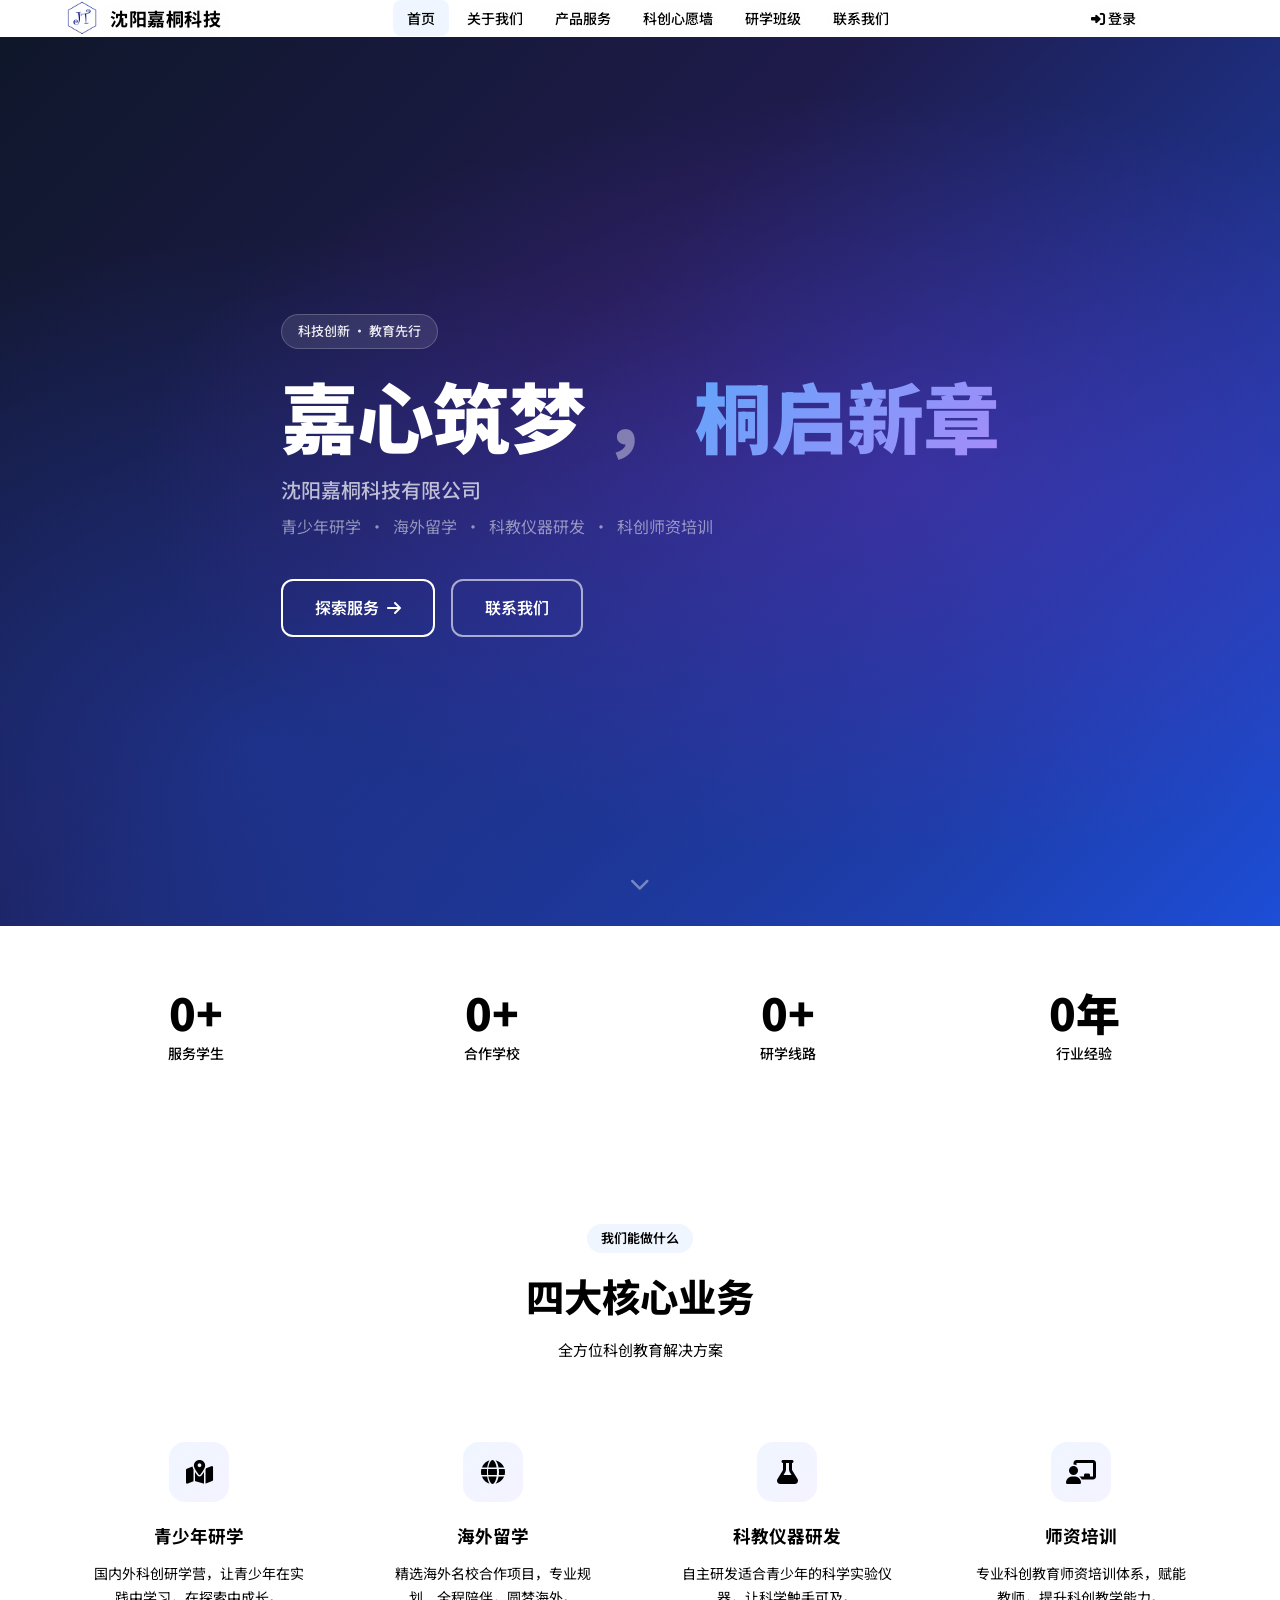
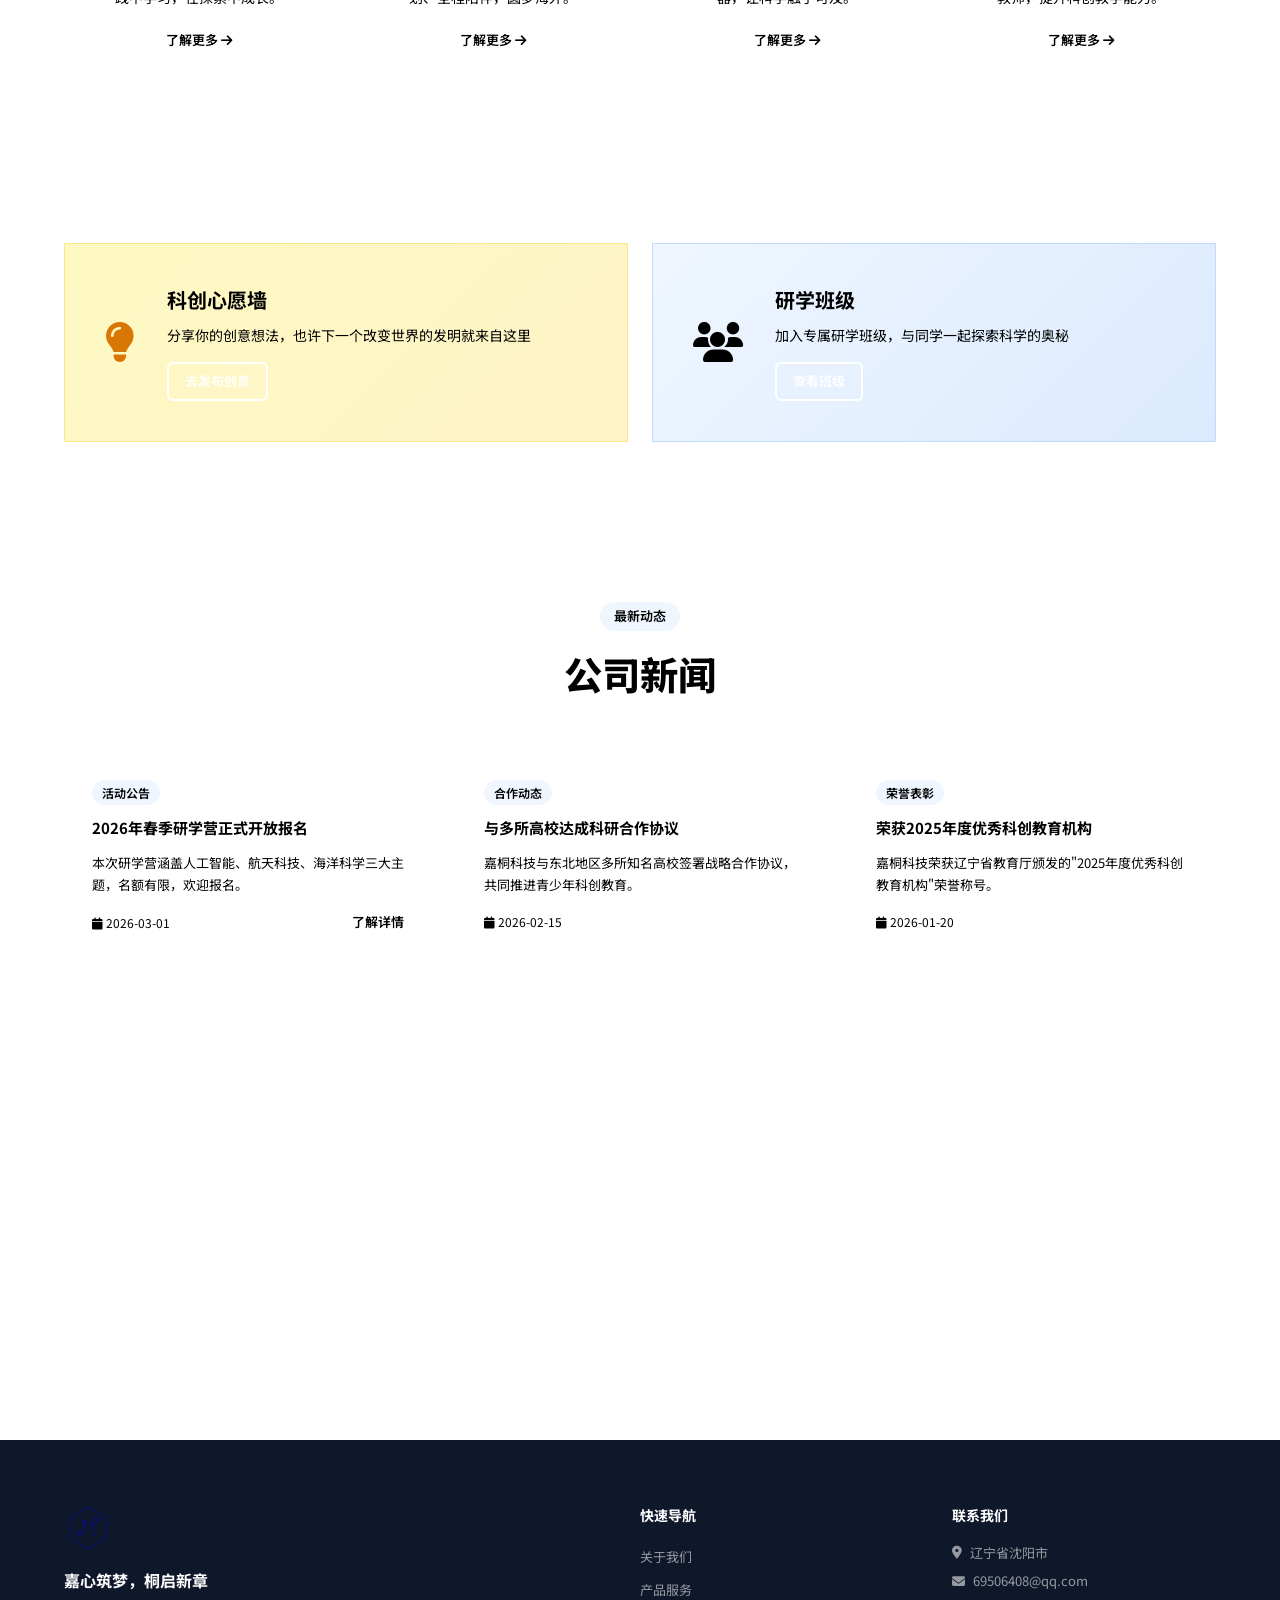
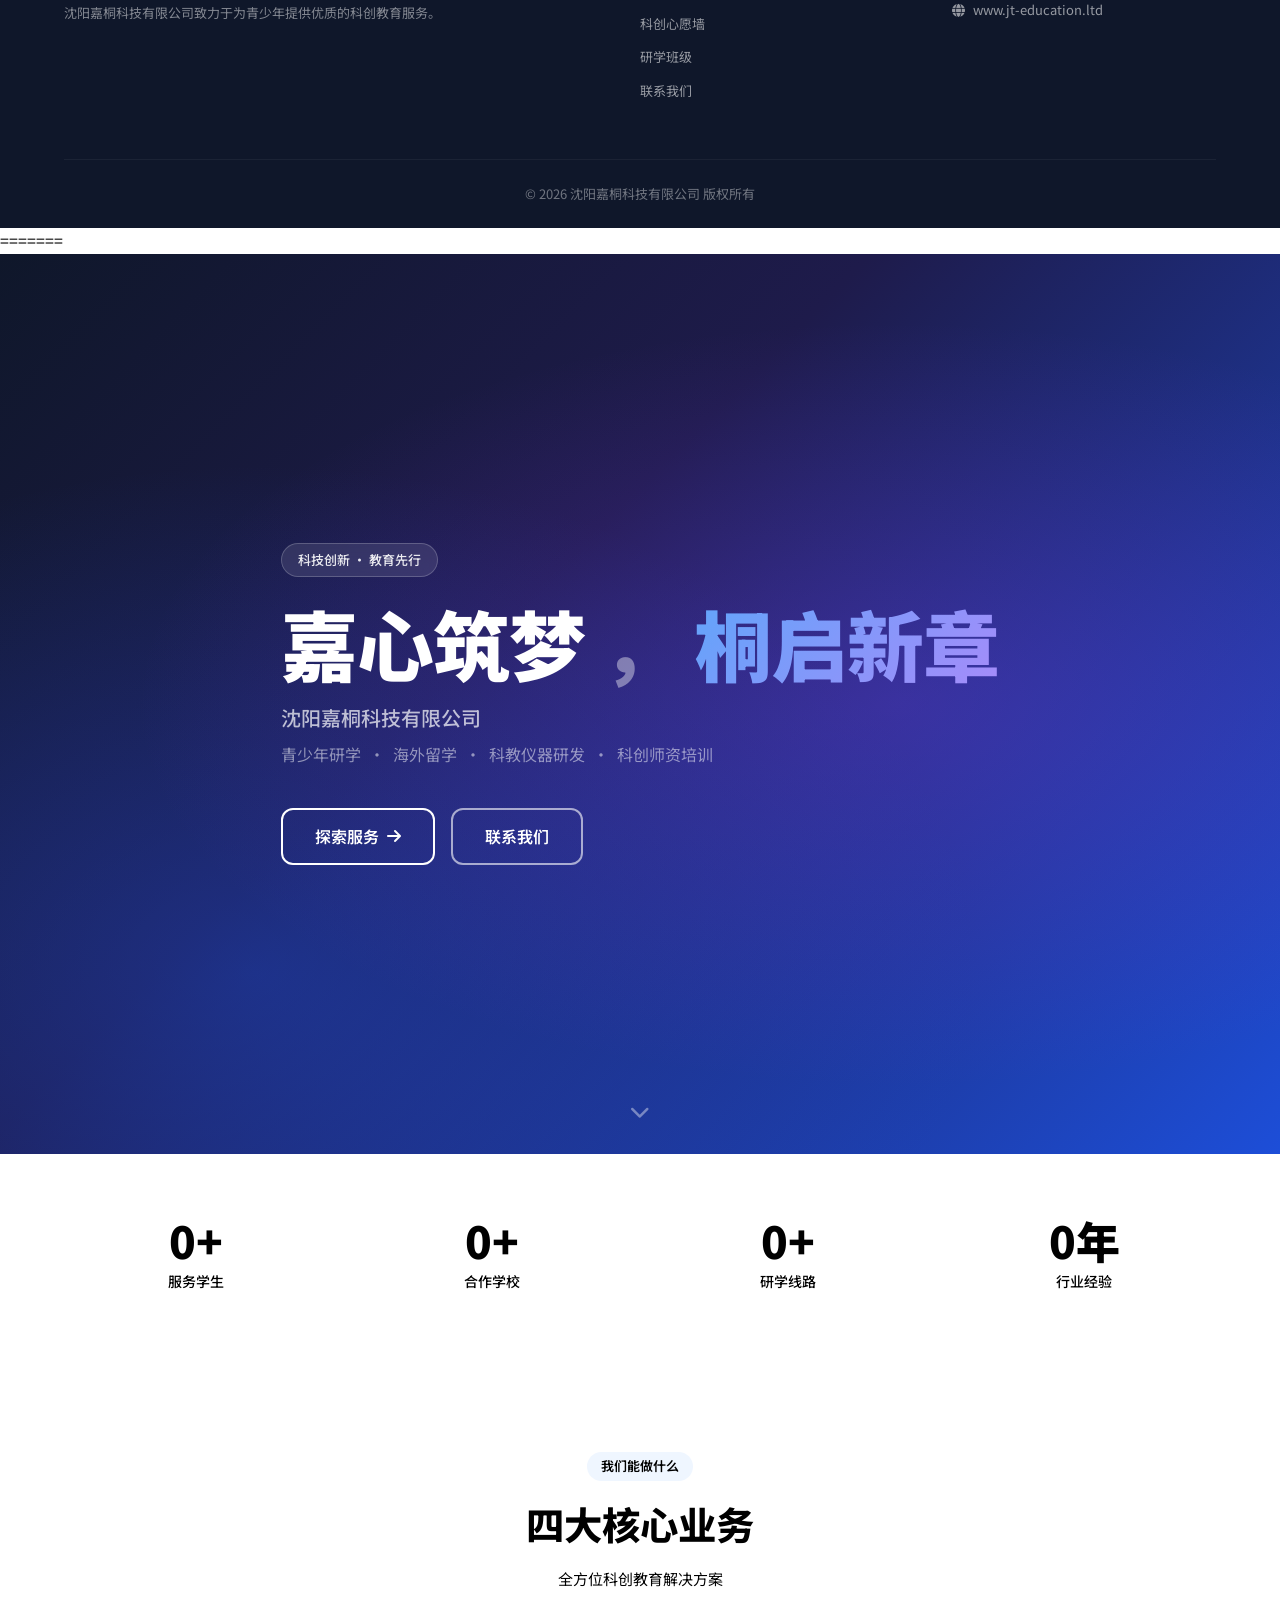
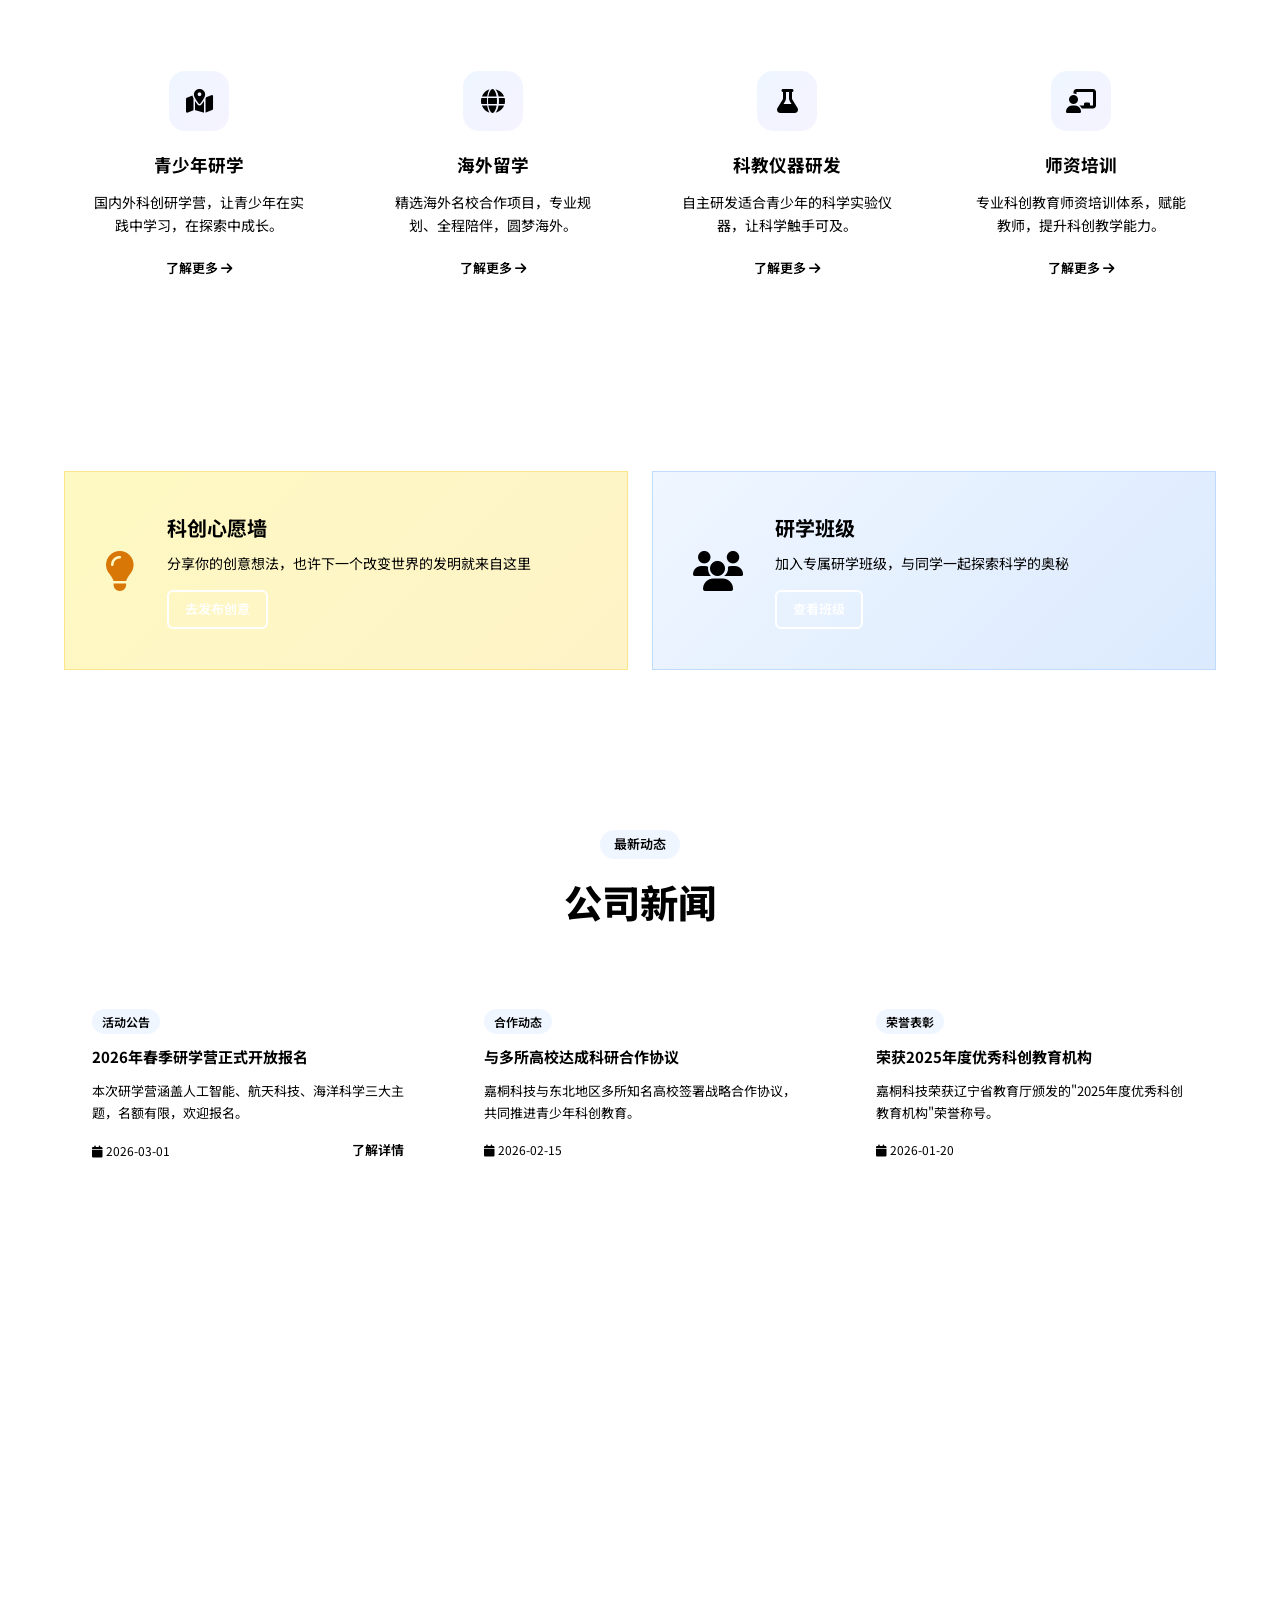
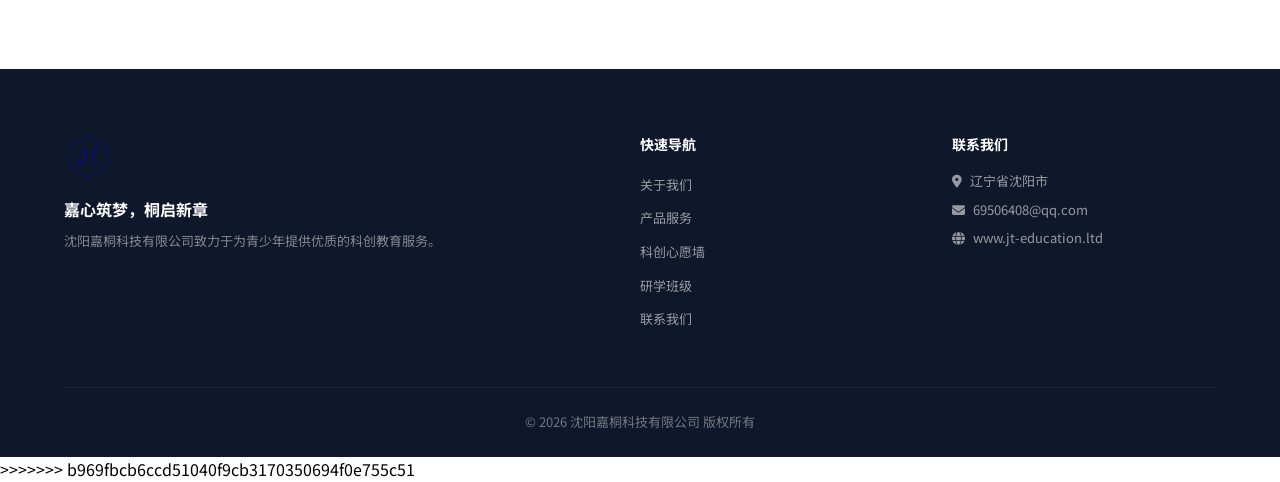
==== commit fd5f14b4: "Add files via upload" ====
--- a/index.html
+++ b/index.html
@@ -1,3 +1,331 @@
+<<<<<<< HEAD
+<!DOCTYPE html>
+<html lang="zh-CN">
+<head>
+    <meta charset="UTF-8">
+    <meta name="viewport" content="width=device-width, initial-scale=1.0">
+    <title>沈阳嘉桐科技有限公司 - 嘉心筑梦，桐启新章</title>
+    <meta name="description" content="沈阳嘉桐科技有限公司 - 嘉心筑梦，桐启新章。青少年研学·海外留学·科教仪器·师资培训">
+    <link rel="stylesheet" href="style.css">
+    <link rel="stylesheet" href="https://cdnjs.cloudflare.com/ajax/libs/font-awesome/6.4.0/css/all.min.css">
+    <link href="https://fonts.googleapis.com/css2?family=Noto+Sans+SC:wght@300;400;500;700;900&display=swap" rel="stylesheet">
+    <script src="https://imgcache.qq.com/qcloud/tcbjs/1.10.0/tcb.js"></script>
+</head>
+<body>
+
+<!-- 导航栏 -->
+<nav class="navbar" id="navbar">
+    <div class="container">
+        <a href="index.html" class="nav-brand">
+            <img src="logo.png" alt="嘉桐科技" class="nav-logo">
+            <span class="brand-name">沈阳嘉桐科技</span>
+        </a>
+        <ul class="nav-menu" id="navMenu">
+            <li><a href="index.html" class="active">首页</a></li>
+            <li><a href="about.html">关于我们</a></li>
+            <li><a href="services.html">产品服务</a></li>
+            <li><a href="wishwall.html">科创心愿墙</a></li>
+            <li><a href="classes.html">研学班级</a></li>
+            <li><a href="contact.html">联系我们</a></li>
+        </ul>
+        <div class="nav-right">
+            <div class="nav-auth" id="navAuth">
+                <button class="btn-login" onclick="showLoginModal()"><i class="fas fa-sign-in-alt"></i> 登录</button>
+                <button class="btn-register" onclick="showRegisterModal()">注册</button>
+            </div>
+            <div class="nav-user" id="navUser" style="display:none;">
+                <span class="user-name" id="userName"></span>
+                <a href="admin.html" id="adminLink" class="btn-admin" style="display:none;"><i class="fas fa-cog"></i> 后台</a>
+                <button class="btn-logout" onclick="logout()">退出</button>
+            </div>
+            <div class="nav-toggle" id="navToggle"><i class="fas fa-bars"></i></div>
+        </div>
+    </div>
+</nav>
+
+<!-- Hero -->
+<section class="hero">
+    <div class="hero-bg"></div>
+    <div class="hero-particles" id="particles"></div>
+    <div class="hero-content container">
+        <div class="hero-badge">科技创新 · 教育先行</div>
+        <h1 class="hero-title">
+            <span class="line1">嘉心筑梦</span>
+            <span class="line-sep">，</span>
+            <span class="line2">桐启新章</span>
+        </h1>
+        <p class="hero-sub">沈阳嘉桐科技有限公司</p>
+        <p class="hero-desc">青少年研学 &nbsp;·&nbsp; 海外留学 &nbsp;·&nbsp; 科教仪器研发 &nbsp;·&nbsp; 科创师资培训</p>
+        <div class="hero-btns">
+            <a href="services.html" class="btn btn-primary btn-lg">探索服务 <i class="fas fa-arrow-right"></i></a>
+            <a href="contact.html" class="btn btn-outline-white btn-lg">联系我们</a>
+        </div>
+    </div>
+    <div class="hero-scroll"><i class="fas fa-chevron-down"></i></div>
+</section>
+
+<!-- 核心数据 -->
+<section class="stats-section">
+    <div class="container">
+        <div class="stats-grid">
+            <div class="stat-item">
+                <div class="stat-num" data-target="500" data-suffix="+">0+</div>
+                <div class="stat-label">服务学生</div>
+            </div>
+            <div class="stat-item">
+                <div class="stat-num" data-target="50" data-suffix="+">0+</div>
+                <div class="stat-label">合作学校</div>
+            </div>
+            <div class="stat-item">
+                <div class="stat-num" data-target="20" data-suffix="+">0+</div>
+                <div class="stat-label">研学线路</div>
+            </div>
+            <div class="stat-item">
+                <div class="stat-num" data-target="8" data-suffix="年">0年</div>
+                <div class="stat-label">行业经验</div>
+            </div>
+        </div>
+    </div>
+</section>
+
+<!-- 核心业务 -->
+<section class="services-preview">
+    <div class="container">
+        <div class="section-header">
+            <span class="section-tag">我们能做什么</span>
+            <h2 class="section-title">四大核心业务</h2>
+            <p class="section-desc">全方位科创教育解决方案</p>
+        </div>
+        <div class="services-grid">
+            <div class="service-card">
+                <div class="service-icon"><i class="fas fa-map-marked-alt"></i></div>
+                <h3>青少年研学</h3>
+                <p>国内外科创研学营，让青少年在实践中学习，在探索中成长。</p>
+                <a href="services.html#yanxue" class="card-link">了解更多 <i class="fas fa-arrow-right"></i></a>
+            </div>
+            <div class="service-card">
+                <div class="service-icon"><i class="fas fa-globe"></i></div>
+                <h3>海外留学</h3>
+                <p>精选海外名校合作项目，专业规划、全程陪伴，圆梦海外。</p>
+                <a href="services.html#liuxue" class="card-link">了解更多 <i class="fas fa-arrow-right"></i></a>
+            </div>
+            <div class="service-card">
+                <div class="service-icon"><i class="fas fa-flask"></i></div>
+                <h3>科教仪器研发</h3>
+                <p>自主研发适合青少年的科学实验仪器，让科学触手可及。</p>
+                <a href="services.html#yiqan" class="card-link">了解更多 <i class="fas fa-arrow-right"></i></a>
+            </div>
+            <div class="service-card">
+                <div class="service-icon"><i class="fas fa-chalkboard-teacher"></i></div>
+                <h3>师资培训</h3>
+                <p>专业科创教育师资培训体系，赋能教师，提升科创教学能力。</p>
+                <a href="services.html#peixun" class="card-link">了解更多 <i class="fas fa-arrow-right"></i></a>
+            </div>
+        </div>
+    </div>
+</section>
+
+<!-- 特色功能入口 -->
+<section class="features-section">
+    <div class="container">
+        <div class="features-grid">
+            <div class="feature-card wishwall-card">
+                <div class="feature-icon"><i class="fas fa-lightbulb"></i></div>
+                <div class="feature-text">
+                    <h3>科创心愿墙</h3>
+                    <p>分享你的创意想法，也许下一个改变世界的发明就来自这里</p>
+                    <a href="wishwall.html" class="btn btn-accent btn-sm">去发布创意</a>
+                </div>
+            </div>
+            <div class="feature-card classes-card">
+                <div class="feature-icon"><i class="fas fa-users"></i></div>
+                <div class="feature-text">
+                    <h3>研学班级</h3>
+                    <p>加入专属研学班级，与同学一起探索科学的奥秘</p>
+                    <a href="classes.html" class="btn btn-primary btn-sm">查看班级</a>
+                </div>
+            </div>
+        </div>
+    </div>
+</section>
+
+<!-- 新闻/公告 -->
+<section class="news-section">
+    <div class="container">
+        <div class="section-header">
+            <span class="section-tag">最新动态</span>
+            <h2 class="section-title">公司新闻</h2>
+        </div>
+        <div class="news-grid">
+            <div class="news-card featured">
+                <div class="news-tag">活动公告</div>
+                <h3>2026年春季研学营正式开放报名</h3>
+                <p>本次研学营涵盖人工智能、航天科技、海洋科学三大主题，名额有限，欢迎报名。</p>
+                <div class="news-footer">
+                    <span class="news-date"><i class="fas fa-calendar"></i> 2026-03-01</span>
+                    <a href="contact.html" class="news-link">了解详情</a>
+                </div>
+            </div>
+            <div class="news-card">
+                <div class="news-tag">合作动态</div>
+                <h3>与多所高校达成科研合作协议</h3>
+                <p>嘉桐科技与东北地区多所知名高校签署战略合作协议，共同推进青少年科创教育。</p>
+                <div class="news-footer">
+                    <span class="news-date"><i class="fas fa-calendar"></i> 2026-02-15</span>
+                </div>
+            </div>
+            <div class="news-card">
+                <div class="news-tag">荣誉表彰</div>
+                <h3>荣获2025年度优秀科创教育机构</h3>
+                <p>嘉桐科技荣获辽宁省教育厅颁发的"2025年度优秀科创教育机构"荣誉称号。</p>
+                <div class="news-footer">
+                    <span class="news-date"><i class="fas fa-calendar"></i> 2026-01-20</span>
+                </div>
+            </div>
+        </div>
+    </div>
+</section>
+
+<!-- CTA -->
+<section class="cta-section">
+    <div class="container">
+        <h2>准备好开启科创之旅了吗？</h2>
+        <p>联系我们，获取专属科创教育方案</p>
+        <a href="contact.html" class="btn btn-white btn-lg">立即咨询</a>
+    </div>
+</section>
+
+<!-- 页脚 -->
+<footer class="footer">
+    <div class="container">
+        <div class="footer-grid">
+            <div class="footer-brand">
+                <img src="logo.png" alt="嘉桐科技" class="footer-logo">
+                <p class="footer-slogan">嘉心筑梦，桐启新章</p>
+                <p class="footer-desc">沈阳嘉桐科技有限公司致力于为青少年提供优质的科创教育服务。</p>
+            </div>
+            <div class="footer-links">
+                <h4>快速导航</h4>
+                <ul>
+                    <li><a href="about.html">关于我们</a></li>
+                    <li><a href="services.html">产品服务</a></li>
+                    <li><a href="wishwall.html">科创心愿墙</a></li>
+                    <li><a href="classes.html">研学班级</a></li>
+                    <li><a href="contact.html">联系我们</a></li>
+                </ul>
+            </div>
+            <div class="footer-contact">
+                <h4>联系我们</h4>
+                <p><i class="fas fa-map-marker-alt"></i> 辽宁省沈阳市</p>
+                <p><i class="fas fa-envelope"></i> 69506408@qq.com</p>
+                <p><i class="fas fa-globe"></i> www.jt-education.ltd</p>
+            </div>
+        </div>
+        <div class="footer-bottom">
+            <p>© 2026 沈阳嘉桐科技有限公司 版权所有</p>
+        </div>
+    </div>
+</footer>
+
+<!-- 登录弹窗 -->
+<div class="modal" id="loginModal">
+    <div class="modal-content">
+        <span class="modal-close" onclick="closeModal('loginModal')">&times;</span>
+        <div class="modal-header">
+            <img src="logo.png" alt="logo" class="modal-logo">
+            <h2>欢迎回来</h2>
+        </div>
+        <form id="loginForm" onsubmit="handleLogin(event)">
+            <div class="form-group">
+                <label><i class="fas fa-envelope"></i> 邮箱</label>
+                <input type="email" id="loginEmail" required placeholder="请输入注册邮箱">
+            </div>
+            <div class="form-group">
+                <label><i class="fas fa-lock"></i> 密码</label>
+                <input type="password" id="loginPassword" required placeholder="请输入密码">
+            </div>
+            <button type="submit" class="btn btn-primary btn-block" id="loginSubmitBtn">登录</button>
+        </form>
+        <p class="modal-tip">还没有账号？<a href="#" onclick="switchToRegister()">立即注册</a></p>
+    </div>
+</div>
+
+<!-- 注册弹窗（学员） -->
+<div class="modal" id="registerModal">
+    <div class="modal-content">
+        <span class="modal-close" onclick="closeModal('registerModal')">&times;</span>
+        <div class="modal-header">
+            <h2>学员注册</h2>
+        </div>
+        <form id="registerForm" onsubmit="handleRegister(event)">
+            <div class="form-group">
+                <label><i class="fas fa-user"></i> 用户名</label>
+                <input type="text" id="registerUsername" required placeholder="请输入用户名" minlength="2">
+            </div>
+            <div class="form-group">
+                <label><i class="fas fa-envelope"></i> 邮箱</label>
+                <input type="email" id="registerEmail" required placeholder="请输入邮箱">
+            </div>
+            <div class="form-group">
+                <label><i class="fas fa-lock"></i> 密码</label>
+                <input type="password" id="registerPassword" required placeholder="至少6位密码" minlength="6">
+            </div>
+            <div class="form-group">
+                <label><i class="fas fa-lock"></i> 确认密码</label>
+                <input type="password" id="registerConfirmPassword" required placeholder="再次输入密码">
+            </div>
+            <button type="submit" class="btn btn-primary btn-block" id="registerSubmitBtn">注册</button>
+        </form>
+        <p class="modal-tip">
+            已有账号？<a href="#" onclick="switchToLogin()">立即登录</a> &nbsp;|&nbsp;
+            <a href="#" onclick="showTeacherRegisterModal()">教师注册</a>
+        </p>
+    </div>
+</div>
+
+<!-- 教师注册弹窗 -->
+<div class="modal" id="teacherRegisterModal">
+    <div class="modal-content">
+        <span class="modal-close" onclick="closeModal('teacherRegisterModal')">&times;</span>
+        <div class="modal-header">
+            <h2>教师注册</h2>
+        </div>
+        <form id="teacherRegisterForm" onsubmit="handleTeacherRegister(event)">
+            <div class="form-group">
+                <label><i class="fas fa-user"></i> 姓名</label>
+                <input type="text" id="teacherUsername" required placeholder="请输入真实姓名" minlength="2">
+            </div>
+            <div class="form-group">
+                <label><i class="fas fa-envelope"></i> 邮箱</label>
+                <input type="email" id="teacherEmail" required placeholder="请输入邮箱">
+            </div>
+            <div class="form-group">
+                <label><i class="fas fa-lock"></i> 密码</label>
+                <input type="password" id="teacherPassword" required placeholder="至少6位密码" minlength="6">
+            </div>
+            <div class="form-group">
+                <label><i class="fas fa-lock"></i> 确认密码</label>
+                <input type="password" id="teacherConfirmPassword" required placeholder="再次输入密码">
+            </div>
+            <div class="form-group">
+                <label><i class="fas fa-key"></i> 教师码</label>
+                <input type="text" id="teacherCode" required placeholder="请输入教师码">
+                <small>如需获取教师码，请联系管理员</small>
+            </div>
+            <button type="submit" class="btn btn-primary btn-block" id="teacherRegisterBtn">教师注册</button>
+        </form>
+        <p class="modal-tip"><a href="#" onclick="switchToLogin()">返回登录</a></p>
+    </div>
+</div>
+
+<!-- Toast提示 -->
+<div class="toast" id="toast"></div>
+
+<script src="cloudbase.js"></script>
+<script src="main.js"></script>
+</body>
+</html>
+=======
 <!DOCTYPE html>
 <html lang="zh-CN">
 <head>
@@ -324,3 +652,4 @@
 <script src="main.js"></script>
 </body>
 </html>
+>>>>>>> b969fbcb6ccd51040f9cb3170350694f0e755c51
--- a/style.css
+++ b/style.css
@@ -1,3 +1,576 @@
+<<<<<<< HEAD
+/* ================================================
+   沈阳嘉桐科技 - 全站样式
+   嘉心筑梦，桐启新章
+   ================================================ */
+
+/* ---------- CSS Variables ---------- */
+:root {
+    --primary: #1d4ed8;
+    --primary-light: #3b82f6;
+    --secondary: #7c3aed;
+    --accent: #f59e0b;
+    --success: #10b981;
+    --danger: #ef4444;
+    --warning: #f59e0b;
+    --text: #1e293b;
+    --text-muted: #64748b;
+    --bg: #f8fafc;
+    --white: #ffffff;
+    --border: #e2e8f0;
+    --shadow: 0 4px 20px rgba(0,0,0,0.08);
+    --shadow-lg: 0 8px 40px rgba(0,0,0,0.12);
+    --radius: 10px;
+    --radius-lg: 16px;
+    --transition: all 0.25s ease;
+    --nav-height: 70px;
+}
+
+/* ---------- Reset ---------- */
+*, *::before, *::after { margin: 0; padding: 0; box-sizing: border-box; }
+html { scroll-behavior: smooth; }
+body {
+    font-family: 'Noto Sans SC', -apple-system, BlinkMacSystemFont, sans-serif;
+    color: var(--text);
+    background: var(--white);
+    line-height: 1.6;
+    -webkit-font-smoothing: antialiased;
+}
+a { text-decoration: none; color: inherit; }
+img { max-width: 100%; display: block; }
+ul { list-style: none; }
+input, textarea, select, button { font-family: inherit; }
+
+/* ---------- Container ---------- */
+.container { max-width: 1200px; margin: 0 auto; padding: 0 1.5rem; }
+
+/* ====================================================
+   导航栏
+   ==================================================== */
+.navbar {
+    position: fixed; top: 0; left: 0; right: 0; z-index: 1000;
+    background: rgba(255,255,255,0.95);
+    backdrop-filter: blur(12px);
+    -webkit-backdrop-filter: blur(12px);
+    border-bottom: 1px solid transparent;
+    transition: var(--transition);
+    height: var(--nav-height);
+}
+.navbar.scrolled {
+    border-bottom-color: var(--border);
+    box-shadow: 0 2px 16px rgba(0,0,0,0.08);
+}
+.navbar .container {
+    display: flex; align-items: center;
+    justify-content: space-between; height: var(--nav-height);
+}
+.nav-brand {
+    display: flex; align-items: center; gap: 10px;
+    font-size: 18px; font-weight: 700; color: var(--primary);
+}
+.nav-logo { height: 36px; width: auto; }
+.brand-name { letter-spacing: 0.5px; }
+.nav-menu { display: flex; align-items: center; gap: 4px; }
+.nav-menu li a {
+    padding: 8px 14px; font-size: 14px; font-weight: 500;
+    color: var(--text-muted); border-radius: 8px; transition: var(--transition);
+}
+.nav-menu li a:hover, .nav-menu li a.active {
+    color: var(--primary); background: #eff6ff;
+}
+.nav-right { display: flex; align-items: center; gap: 8px; }
+.btn-login {
+    padding: 7px 16px; font-size: 14px; font-weight: 500;
+    color: var(--primary); background: transparent;
+    border: 1.5px solid var(--primary); border-radius: 8px;
+    cursor: pointer; transition: var(--transition);
+}
+.btn-login:hover { background: var(--primary); color: #fff; }
+.btn-register {
+    padding: 7px 16px; font-size: 14px; font-weight: 500;
+    color: #fff; background: var(--primary); border: none;
+    border-radius: 8px; cursor: pointer; transition: var(--transition);
+}
+.btn-register:hover { background: var(--primary-light); }
+.nav-user { display: flex; align-items: center; gap: 8px; }
+.user-name {
+    font-size: 14px; font-weight: 500; color: var(--text);
+    padding: 6px 10px; background: #f1f5f9; border-radius: 8px;
+    max-width: 120px; overflow: hidden; text-overflow: ellipsis; white-space: nowrap;
+}
+.btn-admin {
+    padding: 6px 12px; font-size: 13px; color: var(--secondary);
+    background: #f5f3ff; border-radius: 8px; font-weight: 500;
+}
+.btn-admin:hover { background: #ede9fe; }
+.btn-logout {
+    padding: 6px 12px; font-size: 13px; color: var(--text-muted);
+    background: transparent; border: 1px solid var(--border);
+    border-radius: 8px; cursor: pointer; transition: var(--transition);
+}
+.btn-logout:hover { border-color: var(--danger); color: var(--danger); }
+.nav-toggle {
+    display: none; cursor: pointer; font-size: 20px;
+    color: var(--text); padding: 4px;
+}
+
+/* ====================================================
+   首页 Hero
+   ==================================================== */
+.hero {
+    min-height: 100vh;
+    background: linear-gradient(135deg, #0f172a 0%, #1e1b4b 40%, #1d4ed8 100%);
+    position: relative; overflow: hidden;
+    display: flex; align-items: center; padding-top: var(--nav-height);
+}
+.hero-bg {
+    position: absolute; inset: 0;
+    background: radial-gradient(ellipse at 70% 50%, rgba(124,58,237,0.3) 0%, transparent 60%),
+                radial-gradient(ellipse at 20% 80%, rgba(29,78,216,0.4) 0%, transparent 50%);
+    pointer-events: none;
+}
+.hero-content { position: relative; z-index: 1; padding: 5rem 0; }
+.hero-badge {
+    display: inline-flex; align-items: center; gap: 8px;
+    background: rgba(255,255,255,0.1); border: 1px solid rgba(255,255,255,0.2);
+    color: rgba(255,255,255,0.9); padding: 6px 16px; border-radius: 20px;
+    font-size: 13px; font-weight: 500; margin-bottom: 1.5rem;
+    backdrop-filter: blur(8px);
+}
+.hero-title {
+    font-size: clamp(2.5rem, 6vw, 5rem);
+    font-weight: 900; color: #fff; line-height: 1.1;
+    margin-bottom: 1rem; letter-spacing: -1px;
+}
+.hero-title .line1 { color: #fff; }
+.hero-title .line-sep { color: rgba(255,255,255,0.4); }
+.hero-title .line2 {
+    background: linear-gradient(135deg, #60a5fa, #a78bfa);
+    -webkit-background-clip: text; -webkit-text-fill-color: transparent;
+    background-clip: text;
+}
+.hero-sub { font-size: 1.25rem; color: rgba(255,255,255,0.7); margin-bottom: 0.5rem; font-weight: 500; }
+.hero-desc { font-size: 1rem; color: rgba(255,255,255,0.5); margin-bottom: 2.5rem; }
+.hero-btns { display: flex; gap: 1rem; flex-wrap: wrap; }
+.hero-scroll {
+    position: absolute; bottom: 2rem; left: 50%;
+    transform: translateX(-50%); color: rgba(255,255,255,0.4);
+    font-size: 1.25rem; animation: bounce 2s infinite;
+}
+@keyframes bounce { 0%,100%{transform:translateX(-50%) translateY(0)} 50%{transform:translateX(-50%) translateY(8px)} }
+
+/* ====================================================
+   通用按钮
+   ==================================================== */
+.btn {
+    display: inline-flex; align-items: center; gap: 8px;
+    padding: 10px 24px; border: 2px solid transparent;
+    border-radius: var(--radius); font-weight: 600; font-size: 15px;
+    cursor: pointer; transition: var(--transition); white-space: nowrap;
+}
+.btn:hover { transform: translateY(-2px); }
+.btn:active { transform: translateY(0); }
+.btn-primary { background: var(--primary); color: #fff; border-color: var(--primary); }
+.btn-primary:hover { background: var(--primary-light); border-color: var(--primary-light); }
+.btn-outline-white { background: transparent; color: #fff; border-color: rgba(255,255,255,0.6); }
+.btn-outline-white:hover { background: rgba(255,255,255,0.15); border-color: #fff; }
+.btn-accent { background: var(--accent); color: #fff; border-color: var(--accent); }
+.btn-accent:hover { background: #d97706; border-color: #d97706; }
+.btn-white { background: #fff; color: var(--primary); border-color: #fff; }
+.btn-white:hover { background: #f1f5f9; }
+.btn-lg { padding: 14px 32px; font-size: 16px; border-radius: 12px; }
+.btn-sm { padding: 7px 16px; font-size: 13px; border-radius: 6px; }
+.btn-block { width: 100%; justify-content: center; }
+
+/* ====================================================
+   统计区
+   ==================================================== */
+.stats-section { background: var(--white); padding: 4rem 0; border-bottom: 1px solid var(--border); }
+.stats-grid { display: grid; grid-template-columns: repeat(4, 1fr); gap: 2rem; text-align: center; }
+.stat-item {}
+.stat-num { font-size: 2.75rem; font-weight: 900; color: var(--primary); line-height: 1; }
+.stat-label { font-size: 14px; color: var(--text-muted); margin-top: 0.5rem; font-weight: 500; }
+
+/* ====================================================
+   服务预览
+   ==================================================== */
+.services-preview { padding: 6rem 0; background: var(--bg); }
+.section-header { text-align: center; margin-bottom: 3rem; }
+.section-tag {
+    display: inline-block; background: #eff6ff; color: var(--primary);
+    padding: 4px 14px; border-radius: 20px; font-size: 13px;
+    font-weight: 600; margin-bottom: 0.75rem;
+}
+.section-title { font-size: clamp(1.75rem, 3vw, 2.5rem); font-weight: 800; color: var(--text); margin-bottom: 0.75rem; }
+.section-desc { color: var(--text-muted); font-size: 15px; }
+.services-grid { display: grid; grid-template-columns: repeat(4, 1fr); gap: 1.5rem; }
+.service-card {
+    background: var(--white); border-radius: var(--radius-lg);
+    padding: 2rem 1.5rem; text-align: center;
+    border: 1px solid var(--border); transition: var(--transition);
+}
+.service-card:hover { transform: translateY(-6px); box-shadow: var(--shadow-lg); border-color: var(--primary); }
+.service-icon {
+    width: 60px; height: 60px; margin: 0 auto 1.25rem;
+    background: linear-gradient(135deg, #eff6ff, #f5f3ff);
+    border-radius: 16px; display: flex; align-items: center;
+    justify-content: center; font-size: 1.5rem; color: var(--primary);
+    transition: var(--transition);
+}
+.service-card:hover .service-icon { background: linear-gradient(135deg, var(--primary), var(--secondary)); color: #fff; }
+.service-card h3 { font-size: 1.1rem; font-weight: 700; margin-bottom: 0.75rem; }
+.service-card p { font-size: 14px; color: var(--text-muted); margin-bottom: 1.25rem; line-height: 1.7; }
+.card-link { font-size: 13px; color: var(--primary); font-weight: 600; }
+.card-link i { transition: var(--transition); }
+.card-link:hover i { transform: translateX(4px); }
+
+/* ====================================================
+   特色功能
+   ==================================================== */
+.features-section { padding: 4rem 0; background: var(--white); }
+.features-grid { display: grid; grid-template-columns: 1fr 1fr; gap: 1.5rem; }
+.feature-card {
+    border-radius: var(--radius-lg); padding: 2.5rem;
+    display: flex; align-items: center; gap: 2rem;
+    transition: var(--transition); cursor: pointer;
+}
+.feature-card:hover { transform: translateY(-4px); box-shadow: var(--shadow-lg); }
+.wishwall-card { background: linear-gradient(135deg, #fef9c3, #fef3c7); border: 1px solid #fde68a; }
+.classes-card { background: linear-gradient(135deg, #eff6ff, #dbeafe); border: 1px solid #bfdbfe; }
+.feature-icon { font-size: 2.5rem; flex-shrink: 0; }
+.wishwall-card .feature-icon { color: #d97706; }
+.classes-card .feature-icon { color: var(--primary); }
+.feature-text h3 { font-size: 1.25rem; font-weight: 700; margin-bottom: 0.5rem; }
+.feature-text p { font-size: 14px; color: var(--text-muted); margin-bottom: 1rem; line-height: 1.6; }
+
+/* ====================================================
+   新闻区
+   ==================================================== */
+.news-section { padding: 6rem 0; background: var(--bg); }
+.news-grid { display: grid; grid-template-columns: 1fr 1fr 1fr; gap: 1.5rem; }
+.news-card {
+    background: var(--white); border-radius: var(--radius-lg);
+    padding: 1.75rem; border: 1px solid var(--border);
+    transition: var(--transition);
+}
+.news-card:hover { transform: translateY(-4px); box-shadow: var(--shadow); }
+.news-card.featured { border-color: var(--primary); border-left: 4px solid var(--primary); }
+.news-tag {
+    display: inline-block; background: #eff6ff; color: var(--primary);
+    padding: 3px 10px; border-radius: 20px; font-size: 12px;
+    font-weight: 600; margin-bottom: 0.75rem;
+}
+.news-card h3 { font-size: 15px; font-weight: 700; margin-bottom: 0.75rem; line-height: 1.5; }
+.news-card p { font-size: 13px; color: var(--text-muted); line-height: 1.7; margin-bottom: 1rem; }
+.news-footer { display: flex; align-items: center; justify-content: space-between; }
+.news-date { font-size: 12px; color: var(--text-muted); }
+.news-link { font-size: 13px; color: var(--primary); font-weight: 600; }
+
+/* ====================================================
+   CTA 区
+   ==================================================== */
+.cta-section {
+    padding: 6rem 0; text-align: center;
+    background: linear-gradient(135deg, var(--primary), var(--secondary));
+    color: #fff;
+}
+.cta-section h2 { font-size: 2.25rem; font-weight: 800; margin-bottom: 1rem; }
+.cta-section p { font-size: 1.1rem; opacity: 0.85; margin-bottom: 2rem; }
+
+/* ====================================================
+   页脚
+   ==================================================== */
+.footer { background: #0f172a; color: rgba(255,255,255,0.8); padding: 4rem 0 0; }
+.footer-grid { display: grid; grid-template-columns: 2fr 1fr 1fr; gap: 3rem; margin-bottom: 3rem; }
+.footer-logo { height: 48px; margin-bottom: 1rem; }
+.footer-slogan { font-size: 1rem; font-weight: 700; color: #fff; margin-bottom: 0.5rem; }
+.footer-desc { font-size: 13px; opacity: 0.6; line-height: 1.7; }
+.footer-links h4, .footer-contact h4 { font-size: 14px; font-weight: 700; color: #fff; margin-bottom: 1rem; }
+.footer-links ul li { margin-bottom: 0.5rem; }
+.footer-links ul li a { font-size: 13px; opacity: 0.7; transition: var(--transition); }
+.footer-links ul li a:hover { opacity: 1; color: #60a5fa; }
+.footer-contact p { font-size: 13px; opacity: 0.7; margin-bottom: 0.5rem; display: flex; align-items: center; gap: 8px; }
+.footer-bottom { border-top: 1px solid rgba(255,255,255,0.1); padding: 1.5rem 0; text-align: center; font-size: 13px; opacity: 0.5; }
+
+/* ====================================================
+   页面通用 Hero
+   ==================================================== */
+.page-hero {
+    padding: calc(var(--nav-height) + 4rem) 0 4rem;
+    position: relative; overflow: hidden; text-align: center; color: #fff;
+}
+.page-hero-bg { position: absolute; inset: 0; }
+.page-hero .container { position: relative; z-index: 1; }
+.page-hero h1 { font-size: clamp(2rem, 4vw, 3rem); font-weight: 800; margin-bottom: 0.75rem; }
+.page-hero p { font-size: 1rem; opacity: 0.85; }
+.wishwall-hero .page-hero-bg { background: linear-gradient(135deg, #f59e0b, #ef4444); }
+.classes-hero .page-hero-bg { background: linear-gradient(135deg, #1d4ed8, #7c3aed); }
+.contact-hero .page-hero-bg { background: linear-gradient(135deg, #059669, #1d4ed8); }
+
+/* ====================================================
+   心愿墙
+   ==================================================== */
+.wish-action-bar { background: var(--bg); padding: 2rem 0; border-bottom: 1px solid var(--border); }
+.wish-action-content {
+    display: flex; align-items: center; justify-content: space-between;
+    gap: 1.5rem; flex-wrap: wrap; margin-bottom: 1rem;
+}
+.wish-action-content h3 { font-size: 1.1rem; font-weight: 700; }
+.wish-action-content p { font-size: 13px; color: var(--text-muted); margin-top: 4px; }
+.wish-notice {
+    background: #fef9c3; border: 1px solid #fde68a; border-radius: 8px;
+    padding: 0.75rem 1rem; font-size: 13px; color: #92400e;
+    display: flex; align-items: center; gap: 8px;
+}
+
+.wishwall-section { padding: 3rem 0 5rem; background: var(--white); }
+.wishwall-grid {
+    display: grid;
+    grid-template-columns: repeat(auto-fill, minmax(260px, 1fr));
+    gap: 1.5rem;
+}
+.wish-sticker {
+    background: var(--white); border-radius: var(--radius-lg);
+    padding: 1.5rem; border: 1px solid var(--border);
+    box-shadow: var(--shadow); cursor: pointer;
+    transform: rotate(var(--rot, 0deg));
+    transition: var(--transition);
+}
+.wish-sticker:hover { transform: rotate(0deg) translateY(-6px) scale(1.02); box-shadow: var(--shadow-lg); z-index: 1; }
+.sticker-icon { font-size: 2rem; margin-bottom: 0.75rem; }
+.sticker-title { font-size: 15px; font-weight: 700; margin-bottom: 0.5rem; line-height: 1.4; }
+.sticker-desc { font-size: 13px; color: var(--text-muted); line-height: 1.6; margin-bottom: 0.75rem; }
+.sticker-tags { display: flex; flex-wrap: wrap; gap: 4px; margin-bottom: 0.75rem; }
+.wish-tag, .sticker-tags .wish-tag {
+    background: #eff6ff; color: var(--primary);
+    padding: 2px 8px; border-radius: 20px; font-size: 12px; font-weight: 500;
+}
+.sticker-footer { display: flex; justify-content: space-between; align-items: center; }
+.sticker-author, .sticker-date { font-size: 12px; color: var(--text-muted); }
+
+/* 创意详情 */
+.wish-detail h2 { font-size: 1.5rem; font-weight: 800; margin-bottom: 1rem; }
+.wish-detail-meta { display: flex; gap: 1rem; margin-bottom: 1rem; font-size: 13px; color: var(--text-muted); }
+.wish-detail-tags { margin-bottom: 1.25rem; display: flex; gap: 6px; flex-wrap: wrap; }
+.wish-detail-content { font-size: 15px; line-height: 1.8; color: var(--text); white-space: pre-wrap; }
+
+/* ====================================================
+   班级系统
+   ==================================================== */
+.classes-action-bar { background: var(--bg); padding: 2rem 0; border-bottom: 1px solid var(--border); }
+.classes-action-content { display: flex; justify-content: space-between; align-items: center; gap: 1.5rem; flex-wrap: wrap; }
+.action-tips { display: flex; gap: 2rem; flex-wrap: wrap; }
+.tip-item { display: flex; align-items: center; gap: 10px; font-size: 14px; color: var(--text-muted); }
+.tip-item i { color: var(--primary); font-size: 1.25rem; }
+.action-btns { display: flex; gap: 0.75rem; }
+
+.classes-section { padding: 3rem 0 5rem; }
+#classesContainer { display: grid; grid-template-columns: repeat(auto-fill, minmax(300px, 1fr)); gap: 1.5rem; }
+.class-card {
+    background: var(--white); border-radius: var(--radius-lg);
+    border: 1px solid var(--border); overflow: hidden;
+    box-shadow: var(--shadow); transition: var(--transition);
+}
+.class-card:hover { transform: translateY(-4px); box-shadow: var(--shadow-lg); }
+.class-header { padding: 1.5rem 1.5rem 0; }
+.class-subject-badge {
+    display: inline-block; background: linear-gradient(135deg, var(--primary), var(--secondary));
+    color: #fff; padding: 3px 10px; border-radius: 20px;
+    font-size: 12px; font-weight: 600; margin-bottom: 0.5rem;
+}
+.class-card h3 { font-size: 1.1rem; font-weight: 700; }
+.class-desc { padding: 0.75rem 1.5rem; font-size: 13px; color: var(--text-muted); line-height: 1.6; }
+.class-info { padding: 0 1.5rem 1rem; display: flex; gap: 1rem; font-size: 13px; color: var(--text-muted); }
+.class-info span { display: flex; align-items: center; gap: 5px; }
+.class-card .btn { margin: 0 1.5rem 1.5rem; }
+
+/* 登录提示 / 空状态 */
+.login-required, .empty-tip {
+    text-align: center; padding: 5rem 2rem; color: var(--text-muted);
+    grid-column: 1 / -1;
+}
+.login-required i, .empty-tip i { font-size: 3rem; margin-bottom: 1rem; color: var(--border); display: block; }
+.login-required p, .empty-tip p { font-size: 1rem; margin-bottom: 1.5rem; }
+
+/* ====================================================
+   联系页
+   ==================================================== */
+.contact-section { padding: 5rem 0; }
+.contact-grid { display: grid; grid-template-columns: 1fr 1.4fr; gap: 4rem; }
+.contact-info-panel h2 { font-size: 1.5rem; font-weight: 800; margin-bottom: 0.75rem; }
+.contact-info-panel > p { font-size: 14px; color: var(--text-muted); margin-bottom: 2rem; line-height: 1.7; }
+.contact-items { display: flex; flex-direction: column; gap: 1.25rem; }
+.contact-item { display: flex; align-items: flex-start; gap: 1rem; }
+.contact-icon-wrap {
+    width: 44px; height: 44px; flex-shrink: 0;
+    background: linear-gradient(135deg, var(--primary), var(--secondary));
+    border-radius: 10px; display: flex; align-items: center;
+    justify-content: center; color: #fff; font-size: 1rem;
+}
+.contact-item h4 { font-size: 14px; font-weight: 700; margin-bottom: 2px; }
+.contact-item p { font-size: 13px; color: var(--text-muted); }
+.contact-form-panel h2 { font-size: 1.5rem; font-weight: 800; margin-bottom: 1.5rem; }
+.form-row { display: grid; grid-template-columns: 1fr 1fr; gap: 1rem; }
+
+.faq-section { padding: 5rem 0; background: var(--bg); }
+.faq-list { max-width: 780px; margin: 0 auto; display: flex; flex-direction: column; gap: 0.75rem; }
+.faq-item { background: var(--white); border-radius: var(--radius); border: 1px solid var(--border); overflow: hidden; }
+.faq-question {
+    width: 100%; display: flex; justify-content: space-between; align-items: center;
+    padding: 1.125rem 1.5rem; background: none; border: none; cursor: pointer;
+    font-size: 15px; font-weight: 600; text-align: left; transition: var(--transition);
+}
+.faq-question:hover { background: #f8fafc; }
+.faq-question i { font-size: 14px; color: var(--text-muted); transition: var(--transition); flex-shrink: 0; }
+.faq-item.open .faq-question i { transform: rotate(180deg); color: var(--primary); }
+.faq-answer { max-height: 0; overflow: hidden; transition: max-height 0.3s ease; }
+.faq-item.open .faq-answer { max-height: 200px; }
+.faq-answer p { padding: 0 1.5rem 1.25rem; font-size: 14px; color: var(--text-muted); line-height: 1.7; }
+
+/* ====================================================
+   表单样式
+   ==================================================== */
+.form-group { margin-bottom: 1.25rem; }
+.form-group label {
+    display: block; font-size: 14px; font-weight: 600;
+    color: var(--text); margin-bottom: 6px;
+}
+.form-group label i { color: var(--primary); width: 16px; }
+.form-group input,
+.form-group textarea,
+.form-group select {
+    width: 100%; padding: 11px 14px;
+    border: 1.5px solid var(--border); border-radius: var(--radius);
+    font-size: 14px; color: var(--text);
+    background: var(--white); transition: var(--transition);
+    outline: none;
+}
+.form-group input:focus,
+.form-group textarea:focus,
+.form-group select:focus { border-color: var(--primary); box-shadow: 0 0 0 3px rgba(29,78,216,0.1); }
+.form-group textarea { resize: vertical; min-height: 100px; }
+.form-group small { font-size: 12px; color: var(--text-muted); margin-top: 4px; display: block; }
+.required { color: var(--danger); }
+
+/* 标签多选框 */
+.tag-checkboxes { display: flex; flex-wrap: wrap; gap: 8px; }
+.tag-check {
+    display: flex; align-items: center; gap: 6px;
+    padding: 6px 12px; border: 1.5px solid var(--border);
+    border-radius: 20px; font-size: 13px; font-weight: 500;
+    cursor: pointer; transition: var(--transition);
+}
+.tag-check:hover { border-color: var(--primary); color: var(--primary); }
+.tag-check input[type="checkbox"] { display: none; }
+.tag-check:has(input:checked) {
+    background: #eff6ff; border-color: var(--primary); color: var(--primary);
+}
+
+/* ====================================================
+   弹窗
+   ==================================================== */
+.modal {
+    display: none; position: fixed; inset: 0; z-index: 2000;
+    background: rgba(0,0,0,0.5); backdrop-filter: blur(4px);
+    align-items: center; justify-content: center; padding: 1rem;
+}
+.modal.active { display: flex; animation: fadeIn 0.2s ease; }
+@keyframes fadeIn { from{opacity:0} to{opacity:1} }
+.modal-content {
+    background: var(--white); border-radius: var(--radius-lg);
+    padding: 2rem; width: 100%; max-width: 420px;
+    position: relative; max-height: 90vh; overflow-y: auto;
+    animation: slideUp 0.25s ease;
+    box-shadow: 0 20px 60px rgba(0,0,0,0.2);
+}
+.modal-lg { max-width: 580px; }
+@keyframes slideUp { from{transform:translateY(20px);opacity:0} to{transform:translateY(0);opacity:1} }
+.modal-close {
+    position: absolute; top: 1rem; right: 1.25rem;
+    font-size: 1.5rem; color: var(--text-muted); cursor: pointer;
+    line-height: 1; transition: var(--transition);
+}
+.modal-close:hover { color: var(--danger); transform: rotate(90deg); }
+.modal-header { text-align: center; margin-bottom: 1.5rem; }
+.modal-header h2 { font-size: 1.5rem; font-weight: 800; }
+.modal-logo { height: 48px; margin: 0 auto 0.75rem; }
+.modal-tip { text-align: center; font-size: 13px; color: var(--text-muted); margin-top: 1rem; }
+.modal-tip a { color: var(--primary); font-weight: 600; }
+.modal-desc { font-size: 13px; color: var(--text-muted); margin-bottom: 1.5rem; line-height: 1.6; }
+
+/* ====================================================
+   Toast 提示
+   ==================================================== */
+.toast {
+    position: fixed; bottom: 2rem; right: 2rem; z-index: 9999;
+    padding: 0.875rem 1.25rem; border-radius: 10px; color: #fff;
+    font-size: 14px; font-weight: 500; opacity: 0; pointer-events: none;
+    transform: translateY(10px); transition: all 0.3s;
+    display: flex; align-items: center; gap: 8px;
+    max-width: 320px; box-shadow: 0 4px 20px rgba(0,0,0,0.2);
+}
+.toast.show { opacity: 1; transform: translateY(0); pointer-events: auto; }
+.toast-success { background: var(--success); }
+.toast-error   { background: var(--danger); }
+.toast-warning { background: var(--warning); }
+.toast-info    { background: var(--primary); }
+
+/* ====================================================
+   加载状态
+   ==================================================== */
+.loading-spinner {
+    text-align: center; padding: 4rem; color: var(--text-muted);
+    font-size: 15px; grid-column: 1 / -1;
+}
+.loading-spinner i { font-size: 1.5rem; margin-bottom: 0.5rem; display: block; color: var(--primary); }
+
+/* ====================================================
+   移动端响应式
+   ==================================================== */
+@media (max-width: 1024px) {
+    .services-grid { grid-template-columns: repeat(2, 1fr); }
+    .stats-grid { grid-template-columns: repeat(2, 1fr); }
+    .news-grid { grid-template-columns: 1fr 1fr; }
+    .footer-grid { grid-template-columns: 1fr 1fr; }
+}
+
+@media (max-width: 768px) {
+    .nav-menu {
+        display: none; position: fixed; top: var(--nav-height); left: 0; right: 0;
+        background: var(--white); border-bottom: 1px solid var(--border);
+        flex-direction: column; padding: 1rem; gap: 4px;
+        box-shadow: 0 8px 20px rgba(0,0,0,0.1);
+    }
+    .nav-menu.active { display: flex; }
+    .nav-menu li a { display: block; padding: 10px 16px; }
+    .nav-toggle { display: block; }
+    .brand-name { display: none; }
+
+    .hero-title { font-size: 2.5rem; }
+    .hero-btns { flex-direction: column; }
+
+    .features-grid { grid-template-columns: 1fr; }
+    .feature-card { flex-direction: column; text-align: center; }
+
+    .services-grid { grid-template-columns: 1fr; }
+    .news-grid { grid-template-columns: 1fr; }
+
+    .contact-grid { grid-template-columns: 1fr; gap: 2rem; }
+    .form-row { grid-template-columns: 1fr; }
+
+    .footer-grid { grid-template-columns: 1fr; gap: 2rem; }
+    .stats-grid { grid-template-columns: repeat(2, 1fr); gap: 1.5rem; }
+}
+
+@media (max-width: 480px) {
+    .hero-title { font-size: 2rem; }
+    .stats-grid { grid-template-columns: repeat(2, 1fr); }
+    .wishwall-grid { grid-template-columns: 1fr; }
+    #classesContainer { grid-template-columns: 1fr; }
+    .btn-lg { padding: 12px 24px; font-size: 15px; }
+    .modal-content { padding: 1.5rem; }
+}
+=======
 /* ================================================
    沈阳嘉桐科技 - 全站样式
    嘉心筑梦，桐启新章
@@ -569,3 +1142,4 @@
     .btn-lg { padding: 12px 24px; font-size: 15px; }
     .modal-content { padding: 1.5rem; }
 }
+>>>>>>> b969fbcb6ccd51040f9cb3170350694f0e755c51
--- a/style.css
+++ b/style.css
@@ -1,3 +1,576 @@
+<<<<<<< HEAD
+/* ================================================
+   沈阳嘉桐科技 - 全站样式
+   嘉心筑梦，桐启新章
+   ================================================ */
+
+/* ---------- CSS Variables ---------- */
+:root {
+    --primary: #1d4ed8;
+    --primary-light: #3b82f6;
+    --secondary: #7c3aed;
+    --accent: #f59e0b;
+    --success: #10b981;
+    --danger: #ef4444;
+    --warning: #f59e0b;
+    --text: #1e293b;
+    --text-muted: #64748b;
+    --bg: #f8fafc;
+    --white: #ffffff;
+    --border: #e2e8f0;
+    --shadow: 0 4px 20px rgba(0,0,0,0.08);
+    --shadow-lg: 0 8px 40px rgba(0,0,0,0.12);
+    --radius: 10px;
+    --radius-lg: 16px;
+    --transition: all 0.25s ease;
+    --nav-height: 70px;
+}
+
+/* ---------- Reset ---------- */
+*, *::before, *::after { margin: 0; padding: 0; box-sizing: border-box; }
+html { scroll-behavior: smooth; }
+body {
+    font-family: 'Noto Sans SC', -apple-system, BlinkMacSystemFont, sans-serif;
+    color: var(--text);
+    background: var(--white);
+    line-height: 1.6;
+    -webkit-font-smoothing: antialiased;
+}
+a { text-decoration: none; color: inherit; }
+img { max-width: 100%; display: block; }
+ul { list-style: none; }
+input, textarea, select, button { font-family: inherit; }
+
+/* ---------- Container ---------- */
+.container { max-width: 1200px; margin: 0 auto; padding: 0 1.5rem; }
+
+/* ====================================================
+   导航栏
+   ==================================================== */
+.navbar {
+    position: fixed; top: 0; left: 0; right: 0; z-index: 1000;
+    background: rgba(255,255,255,0.95);
+    backdrop-filter: blur(12px);
+    -webkit-backdrop-filter: blur(12px);
+    border-bottom: 1px solid transparent;
+    transition: var(--transition);
+    height: var(--nav-height);
+}
+.navbar.scrolled {
+    border-bottom-color: var(--border);
+    box-shadow: 0 2px 16px rgba(0,0,0,0.08);
+}
+.navbar .container {
+    display: flex; align-items: center;
+    justify-content: space-between; height: var(--nav-height);
+}
+.nav-brand {
+    display: flex; align-items: center; gap: 10px;
+    font-size: 18px; font-weight: 700; color: var(--primary);
+}
+.nav-logo { height: 36px; width: auto; }
+.brand-name { letter-spacing: 0.5px; }
+.nav-menu { display: flex; align-items: center; gap: 4px; }
+.nav-menu li a {
+    padding: 8px 14px; font-size: 14px; font-weight: 500;
+    color: var(--text-muted); border-radius: 8px; transition: var(--transition);
+}
+.nav-menu li a:hover, .nav-menu li a.active {
+    color: var(--primary); background: #eff6ff;
+}
+.nav-right { display: flex; align-items: center; gap: 8px; }
+.btn-login {
+    padding: 7px 16px; font-size: 14px; font-weight: 500;
+    color: var(--primary); background: transparent;
+    border: 1.5px solid var(--primary); border-radius: 8px;
+    cursor: pointer; transition: var(--transition);
+}
+.btn-login:hover { background: var(--primary); color: #fff; }
+.btn-register {
+    padding: 7px 16px; font-size: 14px; font-weight: 500;
+    color: #fff; background: var(--primary); border: none;
+    border-radius: 8px; cursor: pointer; transition: var(--transition);
+}
+.btn-register:hover { background: var(--primary-light); }
+.nav-user { display: flex; align-items: center; gap: 8px; }
+.user-name {
+    font-size: 14px; font-weight: 500; color: var(--text);
+    padding: 6px 10px; background: #f1f5f9; border-radius: 8px;
+    max-width: 120px; overflow: hidden; text-overflow: ellipsis; white-space: nowrap;
+}
+.btn-admin {
+    padding: 6px 12px; font-size: 13px; color: var(--secondary);
+    background: #f5f3ff; border-radius: 8px; font-weight: 500;
+}
+.btn-admin:hover { background: #ede9fe; }
+.btn-logout {
+    padding: 6px 12px; font-size: 13px; color: var(--text-muted);
+    background: transparent; border: 1px solid var(--border);
+    border-radius: 8px; cursor: pointer; transition: var(--transition);
+}
+.btn-logout:hover { border-color: var(--danger); color: var(--danger); }
+.nav-toggle {
+    display: none; cursor: pointer; font-size: 20px;
+    color: var(--text); padding: 4px;
+}
+
+/* ====================================================
+   首页 Hero
+   ==================================================== */
+.hero {
+    min-height: 100vh;
+    background: linear-gradient(135deg, #0f172a 0%, #1e1b4b 40%, #1d4ed8 100%);
+    position: relative; overflow: hidden;
+    display: flex; align-items: center; padding-top: var(--nav-height);
+}
+.hero-bg {
+    position: absolute; inset: 0;
+    background: radial-gradient(ellipse at 70% 50%, rgba(124,58,237,0.3) 0%, transparent 60%),
+                radial-gradient(ellipse at 20% 80%, rgba(29,78,216,0.4) 0%, transparent 50%);
+    pointer-events: none;
+}
+.hero-content { position: relative; z-index: 1; padding: 5rem 0; }
+.hero-badge {
+    display: inline-flex; align-items: center; gap: 8px;
+    background: rgba(255,255,255,0.1); border: 1px solid rgba(255,255,255,0.2);
+    color: rgba(255,255,255,0.9); padding: 6px 16px; border-radius: 20px;
+    font-size: 13px; font-weight: 500; margin-bottom: 1.5rem;
+    backdrop-filter: blur(8px);
+}
+.hero-title {
+    font-size: clamp(2.5rem, 6vw, 5rem);
+    font-weight: 900; color: #fff; line-height: 1.1;
+    margin-bottom: 1rem; letter-spacing: -1px;
+}
+.hero-title .line1 { color: #fff; }
+.hero-title .line-sep { color: rgba(255,255,255,0.4); }
+.hero-title .line2 {
+    background: linear-gradient(135deg, #60a5fa, #a78bfa);
+    -webkit-background-clip: text; -webkit-text-fill-color: transparent;
+    background-clip: text;
+}
+.hero-sub { font-size: 1.25rem; color: rgba(255,255,255,0.7); margin-bottom: 0.5rem; font-weight: 500; }
+.hero-desc { font-size: 1rem; color: rgba(255,255,255,0.5); margin-bottom: 2.5rem; }
+.hero-btns { display: flex; gap: 1rem; flex-wrap: wrap; }
+.hero-scroll {
+    position: absolute; bottom: 2rem; left: 50%;
+    transform: translateX(-50%); color: rgba(255,255,255,0.4);
+    font-size: 1.25rem; animation: bounce 2s infinite;
+}
+@keyframes bounce { 0%,100%{transform:translateX(-50%) translateY(0)} 50%{transform:translateX(-50%) translateY(8px)} }
+
+/* ====================================================
+   通用按钮
+   ==================================================== */
+.btn {
+    display: inline-flex; align-items: center; gap: 8px;
+    padding: 10px 24px; border: 2px solid transparent;
+    border-radius: var(--radius); font-weight: 600; font-size: 15px;
+    cursor: pointer; transition: var(--transition); white-space: nowrap;
+}
+.btn:hover { transform: translateY(-2px); }
+.btn:active { transform: translateY(0); }
+.btn-primary { background: var(--primary); color: #fff; border-color: var(--primary); }
+.btn-primary:hover { background: var(--primary-light); border-color: var(--primary-light); }
+.btn-outline-white { background: transparent; color: #fff; border-color: rgba(255,255,255,0.6); }
+.btn-outline-white:hover { background: rgba(255,255,255,0.15); border-color: #fff; }
+.btn-accent { background: var(--accent); color: #fff; border-color: var(--accent); }
+.btn-accent:hover { background: #d97706; border-color: #d97706; }
+.btn-white { background: #fff; color: var(--primary); border-color: #fff; }
+.btn-white:hover { background: #f1f5f9; }
+.btn-lg { padding: 14px 32px; font-size: 16px; border-radius: 12px; }
+.btn-sm { padding: 7px 16px; font-size: 13px; border-radius: 6px; }
+.btn-block { width: 100%; justify-content: center; }
+
+/* ====================================================
+   统计区
+   ==================================================== */
+.stats-section { background: var(--white); padding: 4rem 0; border-bottom: 1px solid var(--border); }
+.stats-grid { display: grid; grid-template-columns: repeat(4, 1fr); gap: 2rem; text-align: center; }
+.stat-item {}
+.stat-num { font-size: 2.75rem; font-weight: 900; color: var(--primary); line-height: 1; }
+.stat-label { font-size: 14px; color: var(--text-muted); margin-top: 0.5rem; font-weight: 500; }
+
+/* ====================================================
+   服务预览
+   ==================================================== */
+.services-preview { padding: 6rem 0; background: var(--bg); }
+.section-header { text-align: center; margin-bottom: 3rem; }
+.section-tag {
+    display: inline-block; background: #eff6ff; color: var(--primary);
+    padding: 4px 14px; border-radius: 20px; font-size: 13px;
+    font-weight: 600; margin-bottom: 0.75rem;
+}
+.section-title { font-size: clamp(1.75rem, 3vw, 2.5rem); font-weight: 800; color: var(--text); margin-bottom: 0.75rem; }
+.section-desc { color: var(--text-muted); font-size: 15px; }
+.services-grid { display: grid; grid-template-columns: repeat(4, 1fr); gap: 1.5rem; }
+.service-card {
+    background: var(--white); border-radius: var(--radius-lg);
+    padding: 2rem 1.5rem; text-align: center;
+    border: 1px solid var(--border); transition: var(--transition);
+}
+.service-card:hover { transform: translateY(-6px); box-shadow: var(--shadow-lg); border-color: var(--primary); }
+.service-icon {
+    width: 60px; height: 60px; margin: 0 auto 1.25rem;
+    background: linear-gradient(135deg, #eff6ff, #f5f3ff);
+    border-radius: 16px; display: flex; align-items: center;
+    justify-content: center; font-size: 1.5rem; color: var(--primary);
+    transition: var(--transition);
+}
+.service-card:hover .service-icon { background: linear-gradient(135deg, var(--primary), var(--secondary)); color: #fff; }
+.service-card h3 { font-size: 1.1rem; font-weight: 700; margin-bottom: 0.75rem; }
+.service-card p { font-size: 14px; color: var(--text-muted); margin-bottom: 1.25rem; line-height: 1.7; }
+.card-link { font-size: 13px; color: var(--primary); font-weight: 600; }
+.card-link i { transition: var(--transition); }
+.card-link:hover i { transform: translateX(4px); }
+
+/* ====================================================
+   特色功能
+   ==================================================== */
+.features-section { padding: 4rem 0; background: var(--white); }
+.features-grid { display: grid; grid-template-columns: 1fr 1fr; gap: 1.5rem; }
+.feature-card {
+    border-radius: var(--radius-lg); padding: 2.5rem;
+    display: flex; align-items: center; gap: 2rem;
+    transition: var(--transition); cursor: pointer;
+}
+.feature-card:hover { transform: translateY(-4px); box-shadow: var(--shadow-lg); }
+.wishwall-card { background: linear-gradient(135deg, #fef9c3, #fef3c7); border: 1px solid #fde68a; }
+.classes-card { background: linear-gradient(135deg, #eff6ff, #dbeafe); border: 1px solid #bfdbfe; }
+.feature-icon { font-size: 2.5rem; flex-shrink: 0; }
+.wishwall-card .feature-icon { color: #d97706; }
+.classes-card .feature-icon { color: var(--primary); }
+.feature-text h3 { font-size: 1.25rem; font-weight: 700; margin-bottom: 0.5rem; }
+.feature-text p { font-size: 14px; color: var(--text-muted); margin-bottom: 1rem; line-height: 1.6; }
+
+/* ====================================================
+   新闻区
+   ==================================================== */
+.news-section { padding: 6rem 0; background: var(--bg); }
+.news-grid { display: grid; grid-template-columns: 1fr 1fr 1fr; gap: 1.5rem; }
+.news-card {
+    background: var(--white); border-radius: var(--radius-lg);
+    padding: 1.75rem; border: 1px solid var(--border);
+    transition: var(--transition);
+}
+.news-card:hover { transform: translateY(-4px); box-shadow: var(--shadow); }
+.news-card.featured { border-color: var(--primary); border-left: 4px solid var(--primary); }
+.news-tag {
+    display: inline-block; background: #eff6ff; color: var(--primary);
+    padding: 3px 10px; border-radius: 20px; font-size: 12px;
+    font-weight: 600; margin-bottom: 0.75rem;
+}
+.news-card h3 { font-size: 15px; font-weight: 700; margin-bottom: 0.75rem; line-height: 1.5; }
+.news-card p { font-size: 13px; color: var(--text-muted); line-height: 1.7; margin-bottom: 1rem; }
+.news-footer { display: flex; align-items: center; justify-content: space-between; }
+.news-date { font-size: 12px; color: var(--text-muted); }
+.news-link { font-size: 13px; color: var(--primary); font-weight: 600; }
+
+/* ====================================================
+   CTA 区
+   ==================================================== */
+.cta-section {
+    padding: 6rem 0; text-align: center;
+    background: linear-gradient(135deg, var(--primary), var(--secondary));
+    color: #fff;
+}
+.cta-section h2 { font-size: 2.25rem; font-weight: 800; margin-bottom: 1rem; }
+.cta-section p { font-size: 1.1rem; opacity: 0.85; margin-bottom: 2rem; }
+
+/* ====================================================
+   页脚
+   ==================================================== */
+.footer { background: #0f172a; color: rgba(255,255,255,0.8); padding: 4rem 0 0; }
+.footer-grid { display: grid; grid-template-columns: 2fr 1fr 1fr; gap: 3rem; margin-bottom: 3rem; }
+.footer-logo { height: 48px; margin-bottom: 1rem; }
+.footer-slogan { font-size: 1rem; font-weight: 700; color: #fff; margin-bottom: 0.5rem; }
+.footer-desc { font-size: 13px; opacity: 0.6; line-height: 1.7; }
+.footer-links h4, .footer-contact h4 { font-size: 14px; font-weight: 700; color: #fff; margin-bottom: 1rem; }
+.footer-links ul li { margin-bottom: 0.5rem; }
+.footer-links ul li a { font-size: 13px; opacity: 0.7; transition: var(--transition); }
+.footer-links ul li a:hover { opacity: 1; color: #60a5fa; }
+.footer-contact p { font-size: 13px; opacity: 0.7; margin-bottom: 0.5rem; display: flex; align-items: center; gap: 8px; }
+.footer-bottom { border-top: 1px solid rgba(255,255,255,0.1); padding: 1.5rem 0; text-align: center; font-size: 13px; opacity: 0.5; }
+
+/* ====================================================
+   页面通用 Hero
+   ==================================================== */
+.page-hero {
+    padding: calc(var(--nav-height) + 4rem) 0 4rem;
+    position: relative; overflow: hidden; text-align: center; color: #fff;
+}
+.page-hero-bg { position: absolute; inset: 0; }
+.page-hero .container { position: relative; z-index: 1; }
+.page-hero h1 { font-size: clamp(2rem, 4vw, 3rem); font-weight: 800; margin-bottom: 0.75rem; }
+.page-hero p { font-size: 1rem; opacity: 0.85; }
+.wishwall-hero .page-hero-bg { background: linear-gradient(135deg, #f59e0b, #ef4444); }
+.classes-hero .page-hero-bg { background: linear-gradient(135deg, #1d4ed8, #7c3aed); }
+.contact-hero .page-hero-bg { background: linear-gradient(135deg, #059669, #1d4ed8); }
+
+/* ====================================================
+   心愿墙
+   ==================================================== */
+.wish-action-bar { background: var(--bg); padding: 2rem 0; border-bottom: 1px solid var(--border); }
+.wish-action-content {
+    display: flex; align-items: center; justify-content: space-between;
+    gap: 1.5rem; flex-wrap: wrap; margin-bottom: 1rem;
+}
+.wish-action-content h3 { font-size: 1.1rem; font-weight: 700; }
+.wish-action-content p { font-size: 13px; color: var(--text-muted); margin-top: 4px; }
+.wish-notice {
+    background: #fef9c3; border: 1px solid #fde68a; border-radius: 8px;
+    padding: 0.75rem 1rem; font-size: 13px; color: #92400e;
+    display: flex; align-items: center; gap: 8px;
+}
+
+.wishwall-section { padding: 3rem 0 5rem; background: var(--white); }
+.wishwall-grid {
+    display: grid;
+    grid-template-columns: repeat(auto-fill, minmax(260px, 1fr));
+    gap: 1.5rem;
+}
+.wish-sticker {
+    background: var(--white); border-radius: var(--radius-lg);
+    padding: 1.5rem; border: 1px solid var(--border);
+    box-shadow: var(--shadow); cursor: pointer;
+    transform: rotate(var(--rot, 0deg));
+    transition: var(--transition);
+}
+.wish-sticker:hover { transform: rotate(0deg) translateY(-6px) scale(1.02); box-shadow: var(--shadow-lg); z-index: 1; }
+.sticker-icon { font-size: 2rem; margin-bottom: 0.75rem; }
+.sticker-title { font-size: 15px; font-weight: 700; margin-bottom: 0.5rem; line-height: 1.4; }
+.sticker-desc { font-size: 13px; color: var(--text-muted); line-height: 1.6; margin-bottom: 0.75rem; }
+.sticker-tags { display: flex; flex-wrap: wrap; gap: 4px; margin-bottom: 0.75rem; }
+.wish-tag, .sticker-tags .wish-tag {
+    background: #eff6ff; color: var(--primary);
+    padding: 2px 8px; border-radius: 20px; font-size: 12px; font-weight: 500;
+}
+.sticker-footer { display: flex; justify-content: space-between; align-items: center; }
+.sticker-author, .sticker-date { font-size: 12px; color: var(--text-muted); }
+
+/* 创意详情 */
+.wish-detail h2 { font-size: 1.5rem; font-weight: 800; margin-bottom: 1rem; }
+.wish-detail-meta { display: flex; gap: 1rem; margin-bottom: 1rem; font-size: 13px; color: var(--text-muted); }
+.wish-detail-tags { margin-bottom: 1.25rem; display: flex; gap: 6px; flex-wrap: wrap; }
+.wish-detail-content { font-size: 15px; line-height: 1.8; color: var(--text); white-space: pre-wrap; }
+
+/* ====================================================
+   班级系统
+   ==================================================== */
+.classes-action-bar { background: var(--bg); padding: 2rem 0; border-bottom: 1px solid var(--border); }
+.classes-action-content { display: flex; justify-content: space-between; align-items: center; gap: 1.5rem; flex-wrap: wrap; }
+.action-tips { display: flex; gap: 2rem; flex-wrap: wrap; }
+.tip-item { display: flex; align-items: center; gap: 10px; font-size: 14px; color: var(--text-muted); }
+.tip-item i { color: var(--primary); font-size: 1.25rem; }
+.action-btns { display: flex; gap: 0.75rem; }
+
+.classes-section { padding: 3rem 0 5rem; }
+#classesContainer { display: grid; grid-template-columns: repeat(auto-fill, minmax(300px, 1fr)); gap: 1.5rem; }
+.class-card {
+    background: var(--white); border-radius: var(--radius-lg);
+    border: 1px solid var(--border); overflow: hidden;
+    box-shadow: var(--shadow); transition: var(--transition);
+}
+.class-card:hover { transform: translateY(-4px); box-shadow: var(--shadow-lg); }
+.class-header { padding: 1.5rem 1.5rem 0; }
+.class-subject-badge {
+    display: inline-block; background: linear-gradient(135deg, var(--primary), var(--secondary));
+    color: #fff; padding: 3px 10px; border-radius: 20px;
+    font-size: 12px; font-weight: 600; margin-bottom: 0.5rem;
+}
+.class-card h3 { font-size: 1.1rem; font-weight: 700; }
+.class-desc { padding: 0.75rem 1.5rem; font-size: 13px; color: var(--text-muted); line-height: 1.6; }
+.class-info { padding: 0 1.5rem 1rem; display: flex; gap: 1rem; font-size: 13px; color: var(--text-muted); }
+.class-info span { display: flex; align-items: center; gap: 5px; }
+.class-card .btn { margin: 0 1.5rem 1.5rem; }
+
+/* 登录提示 / 空状态 */
+.login-required, .empty-tip {
+    text-align: center; padding: 5rem 2rem; color: var(--text-muted);
+    grid-column: 1 / -1;
+}
+.login-required i, .empty-tip i { font-size: 3rem; margin-bottom: 1rem; color: var(--border); display: block; }
+.login-required p, .empty-tip p { font-size: 1rem; margin-bottom: 1.5rem; }
+
+/* ====================================================
+   联系页
+   ==================================================== */
+.contact-section { padding: 5rem 0; }
+.contact-grid { display: grid; grid-template-columns: 1fr 1.4fr; gap: 4rem; }
+.contact-info-panel h2 { font-size: 1.5rem; font-weight: 800; margin-bottom: 0.75rem; }
+.contact-info-panel > p { font-size: 14px; color: var(--text-muted); margin-bottom: 2rem; line-height: 1.7; }
+.contact-items { display: flex; flex-direction: column; gap: 1.25rem; }
+.contact-item { display: flex; align-items: flex-start; gap: 1rem; }
+.contact-icon-wrap {
+    width: 44px; height: 44px; flex-shrink: 0;
+    background: linear-gradient(135deg, var(--primary), var(--secondary));
+    border-radius: 10px; display: flex; align-items: center;
+    justify-content: center; color: #fff; font-size: 1rem;
+}
+.contact-item h4 { font-size: 14px; font-weight: 700; margin-bottom: 2px; }
+.contact-item p { font-size: 13px; color: var(--text-muted); }
+.contact-form-panel h2 { font-size: 1.5rem; font-weight: 800; margin-bottom: 1.5rem; }
+.form-row { display: grid; grid-template-columns: 1fr 1fr; gap: 1rem; }
+
+.faq-section { padding: 5rem 0; background: var(--bg); }
+.faq-list { max-width: 780px; margin: 0 auto; display: flex; flex-direction: column; gap: 0.75rem; }
+.faq-item { background: var(--white); border-radius: var(--radius); border: 1px solid var(--border); overflow: hidden; }
+.faq-question {
+    width: 100%; display: flex; justify-content: space-between; align-items: center;
+    padding: 1.125rem 1.5rem; background: none; border: none; cursor: pointer;
+    font-size: 15px; font-weight: 600; text-align: left; transition: var(--transition);
+}
+.faq-question:hover { background: #f8fafc; }
+.faq-question i { font-size: 14px; color: var(--text-muted); transition: var(--transition); flex-shrink: 0; }
+.faq-item.open .faq-question i { transform: rotate(180deg); color: var(--primary); }
+.faq-answer { max-height: 0; overflow: hidden; transition: max-height 0.3s ease; }
+.faq-item.open .faq-answer { max-height: 200px; }
+.faq-answer p { padding: 0 1.5rem 1.25rem; font-size: 14px; color: var(--text-muted); line-height: 1.7; }
+
+/* ====================================================
+   表单样式
+   ==================================================== */
+.form-group { margin-bottom: 1.25rem; }
+.form-group label {
+    display: block; font-size: 14px; font-weight: 600;
+    color: var(--text); margin-bottom: 6px;
+}
+.form-group label i { color: var(--primary); width: 16px; }
+.form-group input,
+.form-group textarea,
+.form-group select {
+    width: 100%; padding: 11px 14px;
+    border: 1.5px solid var(--border); border-radius: var(--radius);
+    font-size: 14px; color: var(--text);
+    background: var(--white); transition: var(--transition);
+    outline: none;
+}
+.form-group input:focus,
+.form-group textarea:focus,
+.form-group select:focus { border-color: var(--primary); box-shadow: 0 0 0 3px rgba(29,78,216,0.1); }
+.form-group textarea { resize: vertical; min-height: 100px; }
+.form-group small { font-size: 12px; color: var(--text-muted); margin-top: 4px; display: block; }
+.required { color: var(--danger); }
+
+/* 标签多选框 */
+.tag-checkboxes { display: flex; flex-wrap: wrap; gap: 8px; }
+.tag-check {
+    display: flex; align-items: center; gap: 6px;
+    padding: 6px 12px; border: 1.5px solid var(--border);
+    border-radius: 20px; font-size: 13px; font-weight: 500;
+    cursor: pointer; transition: var(--transition);
+}
+.tag-check:hover { border-color: var(--primary); color: var(--primary); }
+.tag-check input[type="checkbox"] { display: none; }
+.tag-check:has(input:checked) {
+    background: #eff6ff; border-color: var(--primary); color: var(--primary);
+}
+
+/* ====================================================
+   弹窗
+   ==================================================== */
+.modal {
+    display: none; position: fixed; inset: 0; z-index: 2000;
+    background: rgba(0,0,0,0.5); backdrop-filter: blur(4px);
+    align-items: center; justify-content: center; padding: 1rem;
+}
+.modal.active { display: flex; animation: fadeIn 0.2s ease; }
+@keyframes fadeIn { from{opacity:0} to{opacity:1} }
+.modal-content {
+    background: var(--white); border-radius: var(--radius-lg);
+    padding: 2rem; width: 100%; max-width: 420px;
+    position: relative; max-height: 90vh; overflow-y: auto;
+    animation: slideUp 0.25s ease;
+    box-shadow: 0 20px 60px rgba(0,0,0,0.2);
+}
+.modal-lg { max-width: 580px; }
+@keyframes slideUp { from{transform:translateY(20px);opacity:0} to{transform:translateY(0);opacity:1} }
+.modal-close {
+    position: absolute; top: 1rem; right: 1.25rem;
+    font-size: 1.5rem; color: var(--text-muted); cursor: pointer;
+    line-height: 1; transition: var(--transition);
+}
+.modal-close:hover { color: var(--danger); transform: rotate(90deg); }
+.modal-header { text-align: center; margin-bottom: 1.5rem; }
+.modal-header h2 { font-size: 1.5rem; font-weight: 800; }
+.modal-logo { height: 48px; margin: 0 auto 0.75rem; }
+.modal-tip { text-align: center; font-size: 13px; color: var(--text-muted); margin-top: 1rem; }
+.modal-tip a { color: var(--primary); font-weight: 600; }
+.modal-desc { font-size: 13px; color: var(--text-muted); margin-bottom: 1.5rem; line-height: 1.6; }
+
+/* ====================================================
+   Toast 提示
+   ==================================================== */
+.toast {
+    position: fixed; bottom: 2rem; right: 2rem; z-index: 9999;
+    padding: 0.875rem 1.25rem; border-radius: 10px; color: #fff;
+    font-size: 14px; font-weight: 500; opacity: 0; pointer-events: none;
+    transform: translateY(10px); transition: all 0.3s;
+    display: flex; align-items: center; gap: 8px;
+    max-width: 320px; box-shadow: 0 4px 20px rgba(0,0,0,0.2);
+}
+.toast.show { opacity: 1; transform: translateY(0); pointer-events: auto; }
+.toast-success { background: var(--success); }
+.toast-error   { background: var(--danger); }
+.toast-warning { background: var(--warning); }
+.toast-info    { background: var(--primary); }
+
+/* ====================================================
+   加载状态
+   ==================================================== */
+.loading-spinner {
+    text-align: center; padding: 4rem; color: var(--text-muted);
+    font-size: 15px; grid-column: 1 / -1;
+}
+.loading-spinner i { font-size: 1.5rem; margin-bottom: 0.5rem; display: block; color: var(--primary); }
+
+/* ====================================================
+   移动端响应式
+   ==================================================== */
+@media (max-width: 1024px) {
+    .services-grid { grid-template-columns: repeat(2, 1fr); }
+    .stats-grid { grid-template-columns: repeat(2, 1fr); }
+    .news-grid { grid-template-columns: 1fr 1fr; }
+    .footer-grid { grid-template-columns: 1fr 1fr; }
+}
+
+@media (max-width: 768px) {
+    .nav-menu {
+        display: none; position: fixed; top: var(--nav-height); left: 0; right: 0;
+        background: var(--white); border-bottom: 1px solid var(--border);
+        flex-direction: column; padding: 1rem; gap: 4px;
+        box-shadow: 0 8px 20px rgba(0,0,0,0.1);
+    }
+    .nav-menu.active { display: flex; }
+    .nav-menu li a { display: block; padding: 10px 16px; }
+    .nav-toggle { display: block; }
+    .brand-name { display: none; }
+
+    .hero-title { font-size: 2.5rem; }
+    .hero-btns { flex-direction: column; }
+
+    .features-grid { grid-template-columns: 1fr; }
+    .feature-card { flex-direction: column; text-align: center; }
+
+    .services-grid { grid-template-columns: 1fr; }
+    .news-grid { grid-template-columns: 1fr; }
+
+    .contact-grid { grid-template-columns: 1fr; gap: 2rem; }
+    .form-row { grid-template-columns: 1fr; }
+
+    .footer-grid { grid-template-columns: 1fr; gap: 2rem; }
+    .stats-grid { grid-template-columns: repeat(2, 1fr); gap: 1.5rem; }
+}
+
+@media (max-width: 480px) {
+    .hero-title { font-size: 2rem; }
+    .stats-grid { grid-template-columns: repeat(2, 1fr); }
+    .wishwall-grid { grid-template-columns: 1fr; }
+    #classesContainer { grid-template-columns: 1fr; }
+    .btn-lg { padding: 12px 24px; font-size: 15px; }
+    .modal-content { padding: 1.5rem; }
+}
+=======
 /* ================================================
    沈阳嘉桐科技 - 全站样式
    嘉心筑梦，桐启新章
@@ -569,3 +1142,4 @@
     .btn-lg { padding: 12px 24px; font-size: 15px; }
     .modal-content { padding: 1.5rem; }
 }
+>>>>>>> b969fbcb6ccd51040f9cb3170350694f0e755c51
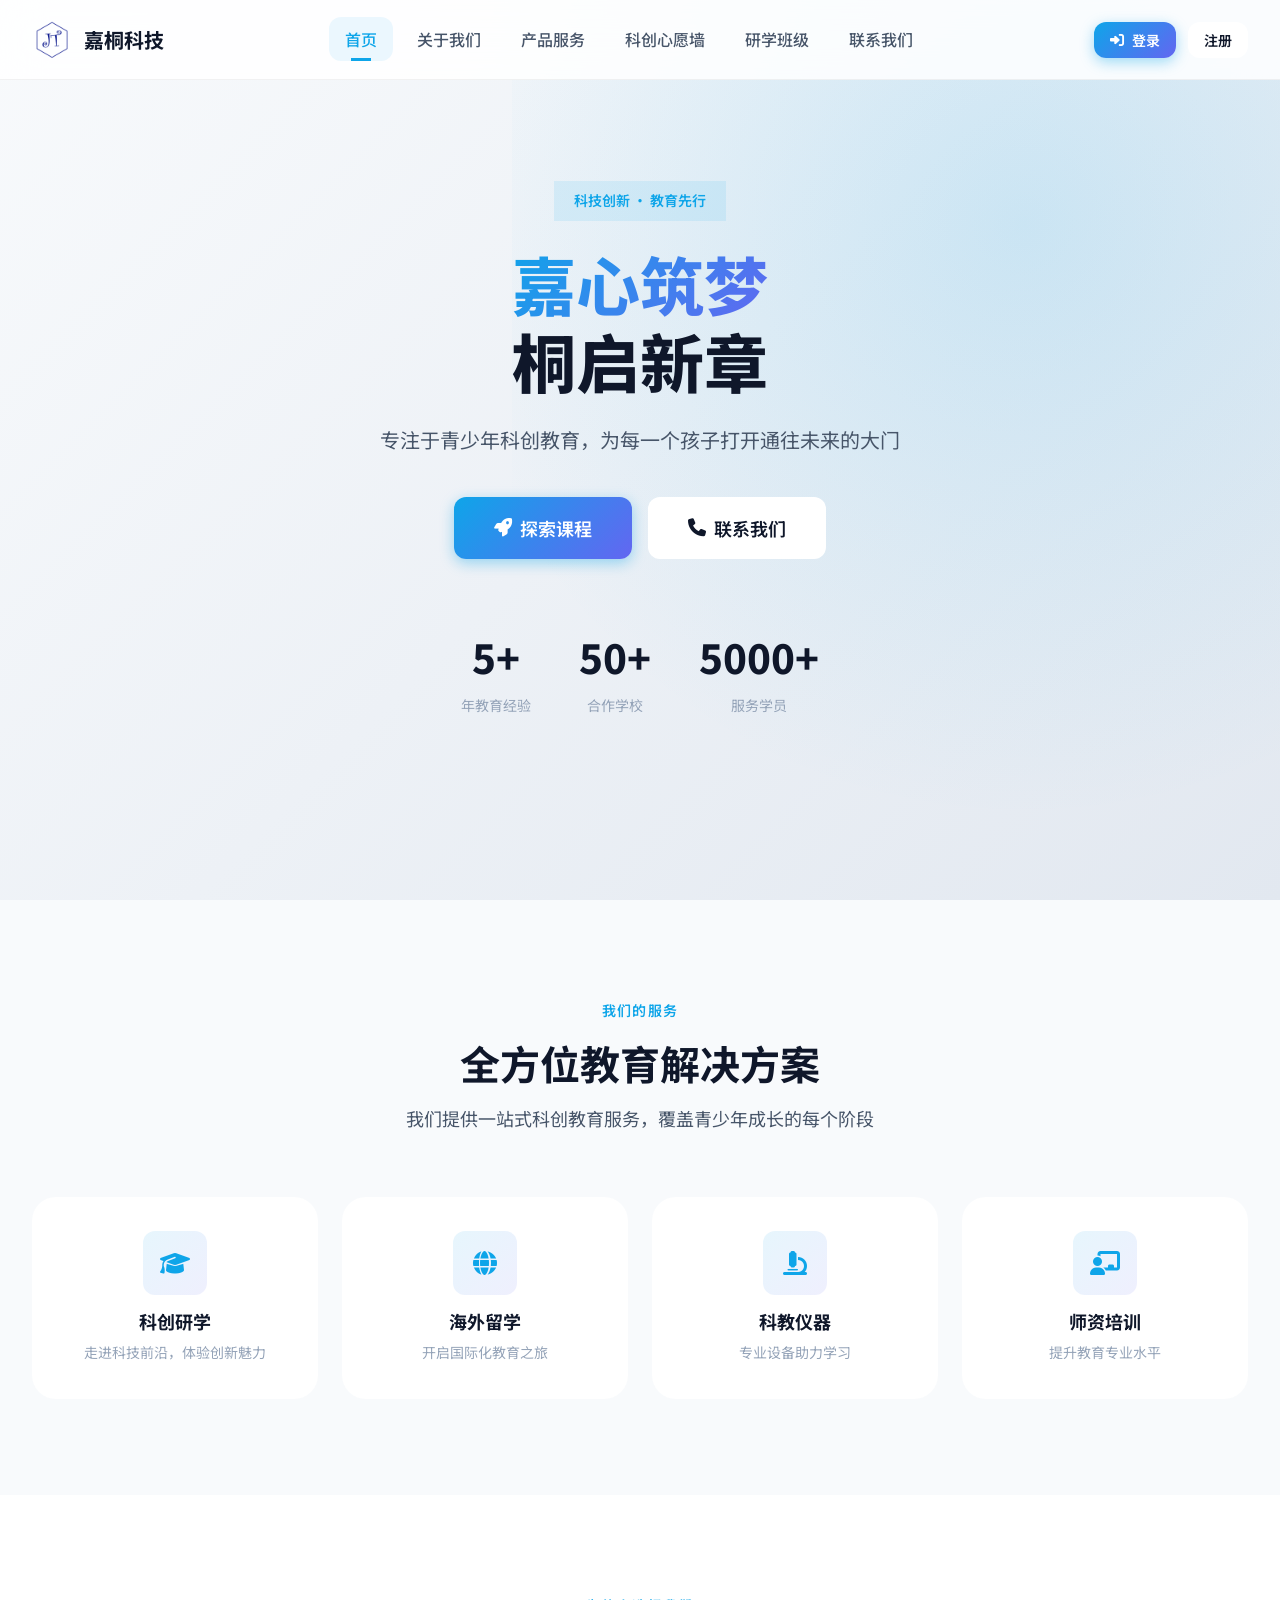
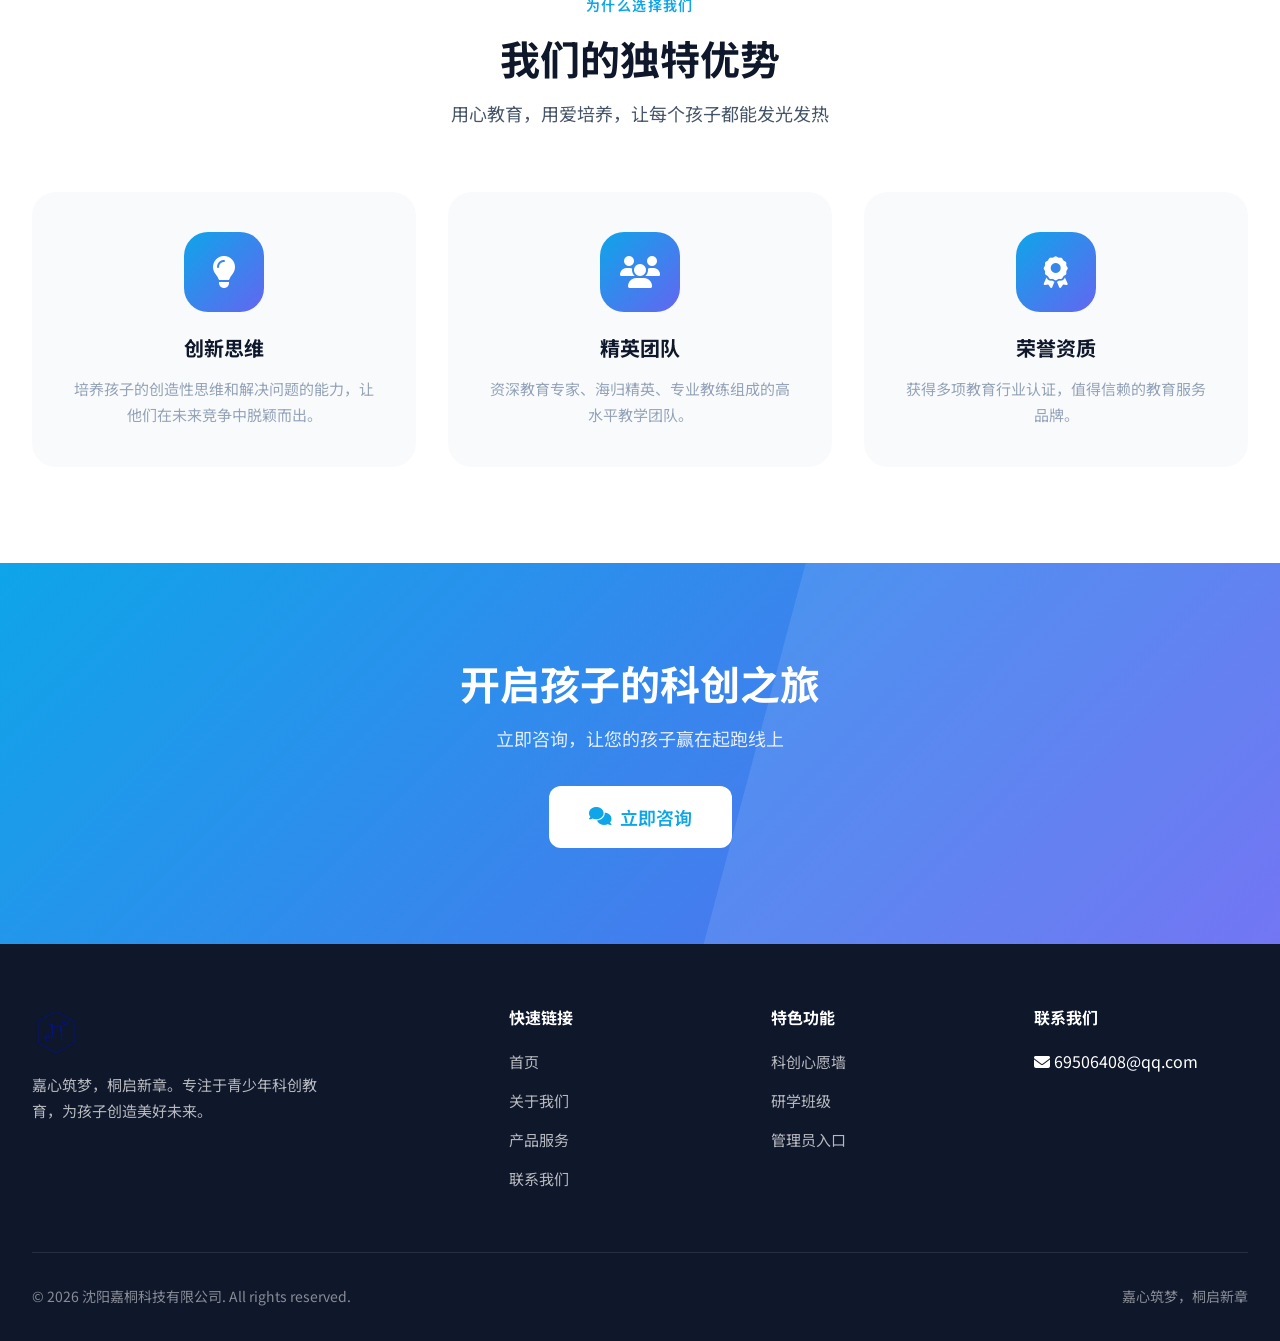
==== commit 2a981e97: "Add files via upload" ====
--- a/index.html
+++ b/index.html
@@ -1,11 +1,10 @@
-<<<<<<< HEAD
 <!DOCTYPE html>
 <html lang="zh-CN">
 <head>
     <meta charset="UTF-8">
     <meta name="viewport" content="width=device-width, initial-scale=1.0">
     <title>沈阳嘉桐科技有限公司 - 嘉心筑梦，桐启新章</title>
-    <meta name="description" content="沈阳嘉桐科技有限公司 - 嘉心筑梦，桐启新章。青少年研学·海外留学·科教仪器·师资培训">
+    <meta name="description" content="沈阳嘉桐科技有限公司 - 嘉心筑梦，桐启新章。青少年科创教育研学海外留学">
     <link rel="stylesheet" href="style.css">
     <link rel="stylesheet" href="https://cdnjs.cloudflare.com/ajax/libs/font-awesome/6.4.0/css/all.min.css">
     <link href="https://fonts.googleapis.com/css2?family=Noto+Sans+SC:wght@300;400;500;700;900&display=swap" rel="stylesheet">
@@ -18,7 +17,7 @@
     <div class="container">
         <a href="index.html" class="nav-brand">
             <img src="logo.png" alt="嘉桐科技" class="nav-logo">
-            <span class="brand-name">沈阳嘉桐科技</span>
+            <span>嘉桐科技</span>
         </a>
         <ul class="nav-menu" id="navMenu">
             <li><a href="index.html" class="active">首页</a></li>
@@ -28,628 +27,263 @@
             <li><a href="classes.html">研学班级</a></li>
             <li><a href="contact.html">联系我们</a></li>
         </ul>
-        <div class="nav-right">
-            <div class="nav-auth" id="navAuth">
-                <button class="btn-login" onclick="showLoginModal()"><i class="fas fa-sign-in-alt"></i> 登录</button>
-                <button class="btn-register" onclick="showRegisterModal()">注册</button>
-            </div>
-            <div class="nav-user" id="navUser" style="display:none;">
-                <span class="user-name" id="userName"></span>
-                <a href="admin.html" id="adminLink" class="btn-admin" style="display:none;"><i class="fas fa-cog"></i> 后台</a>
-                <button class="btn-logout" onclick="logout()">退出</button>
-            </div>
-            <div class="nav-toggle" id="navToggle"><i class="fas fa-bars"></i></div>
+        <div class="nav-actions">
+            <button class="btn btn-primary btn-sm" onclick="showLoginModal()">
+                <i class="fas fa-sign-in-alt"></i> 登录
+            </button>
+            <button class="btn btn-secondary btn-sm" onclick="showRegisterModal()">注册</button>
+            <div class="nav-toggle" id="navToggle">
+                <i class="fas fa-bars"></i>
+            </div>
         </div>
     </div>
 </nav>
 
-<!-- Hero -->
+<!-- Hero 区域 -->
 <section class="hero">
-    <div class="hero-bg"></div>
-    <div class="hero-particles" id="particles"></div>
-    <div class="hero-content container">
-        <div class="hero-badge">科技创新 · 教育先行</div>
-        <h1 class="hero-title">
-            <span class="line1">嘉心筑梦</span>
-            <span class="line-sep">，</span>
-            <span class="line2">桐启新章</span>
+    <div class="hero-content">
+        <span class="hero-badge">科技创新 · 教育先行</span>
+        <h1>
+            <span class="highlight">嘉心筑梦</span>
+            <br>桐启新章
         </h1>
-        <p class="hero-sub">沈阳嘉桐科技有限公司</p>
-        <p class="hero-desc">青少年研学 &nbsp;·&nbsp; 海外留学 &nbsp;·&nbsp; 科教仪器研发 &nbsp;·&nbsp; 科创师资培训</p>
-        <div class="hero-btns">
-            <a href="services.html" class="btn btn-primary btn-lg">探索服务 <i class="fas fa-arrow-right"></i></a>
-            <a href="contact.html" class="btn btn-outline-white btn-lg">联系我们</a>
-        </div>
-    </div>
-    <div class="hero-scroll"><i class="fas fa-chevron-down"></i></div>
-</section>
-
-<!-- 核心数据 -->
-<section class="stats-section">
-    <div class="container">
-        <div class="stats-grid">
+        <p class="hero-subtitle">
+            专注于青少年科创教育，为每一个孩子打开通往未来的大门
+        </p>
+        <div class="hero-actions">
+            <a href="services.html" class="btn btn-primary btn-lg">
+                <i class="fas fa-rocket"></i> 探索课程
+            </a>
+            <a href="contact.html" class="btn btn-secondary btn-lg">
+                <i class="fas fa-phone"></i> 联系我们
+            </a>
+        </div>
+        <div class="hero-stats">
             <div class="stat-item">
-                <div class="stat-num" data-target="500" data-suffix="+">0+</div>
-                <div class="stat-label">服务学生</div>
+                <span class="stat-number">5+</span>
+                <span class="stat-label">年教育经验</span>
             </div>
             <div class="stat-item">
-                <div class="stat-num" data-target="50" data-suffix="+">0+</div>
-                <div class="stat-label">合作学校</div>
+                <span class="stat-number">50+</span>
+                <span class="stat-label">合作学校</span>
             </div>
             <div class="stat-item">
-                <div class="stat-num" data-target="20" data-suffix="+">0+</div>
-                <div class="stat-label">研学线路</div>
-            </div>
-            <div class="stat-item">
-                <div class="stat-num" data-target="8" data-suffix="年">0年</div>
-                <div class="stat-label">行业经验</div>
-            </div>
-        </div>
-    </div>
-</section>
-
-<!-- 核心业务 -->
-<section class="services-preview">
+                <span class="stat-number">5000+</span>
+                <span class="stat-label">服务学员</span>
+            </div>
+        </div>
+    </div>
+</section>
+
+<!-- 核心服务 -->
+<section class="section services">
     <div class="container">
         <div class="section-header">
-            <span class="section-tag">我们能做什么</span>
-            <h2 class="section-title">四大核心业务</h2>
-            <p class="section-desc">全方位科创教育解决方案</p>
+            <span class="section-label">我们的服务</span>
+            <h2>全方位教育解决方案</h2>
+            <p>我们提供一站式科创教育服务，覆盖青少年成长的每个阶段</p>
         </div>
         <div class="services-grid">
             <div class="service-card">
-                <div class="service-icon"><i class="fas fa-map-marked-alt"></i></div>
-                <h3>青少年研学</h3>
-                <p>国内外科创研学营，让青少年在实践中学习，在探索中成长。</p>
-                <a href="services.html#yanxue" class="card-link">了解更多 <i class="fas fa-arrow-right"></i></a>
-            </div>
-            <div class="service-card">
-                <div class="service-icon"><i class="fas fa-globe"></i></div>
-                <h3>海外留学</h3>
-                <p>精选海外名校合作项目，专业规划、全程陪伴，圆梦海外。</p>
-                <a href="services.html#liuxue" class="card-link">了解更多 <i class="fas fa-arrow-right"></i></a>
-            </div>
-            <div class="service-card">
-                <div class="service-icon"><i class="fas fa-flask"></i></div>
-                <h3>科教仪器研发</h3>
-                <p>自主研发适合青少年的科学实验仪器，让科学触手可及。</p>
-                <a href="services.html#yiqan" class="card-link">了解更多 <i class="fas fa-arrow-right"></i></a>
-            </div>
-            <div class="service-card">
-                <div class="service-icon"><i class="fas fa-chalkboard-teacher"></i></div>
-                <h3>师资培训</h3>
-                <p>专业科创教育师资培训体系，赋能教师，提升科创教学能力。</p>
-                <a href="services.html#peixun" class="card-link">了解更多 <i class="fas fa-arrow-right"></i></a>
-            </div>
-        </div>
-    </div>
-</section>
-
-<!-- 特色功能入口 -->
-<section class="features-section">
-    <div class="container">
-        <div class="features-grid">
-            <div class="feature-card wishwall-card">
-                <div class="feature-icon"><i class="fas fa-lightbulb"></i></div>
-                <div class="feature-text">
-                    <h3>科创心愿墙</h3>
-                    <p>分享你的创意想法，也许下一个改变世界的发明就来自这里</p>
-                    <a href="wishwall.html" class="btn btn-accent btn-sm">去发布创意</a>
-                </div>
-            </div>
-            <div class="feature-card classes-card">
-                <div class="feature-icon"><i class="fas fa-users"></i></div>
-                <div class="feature-text">
-                    <h3>研学班级</h3>
-                    <p>加入专属研学班级，与同学一起探索科学的奥秘</p>
-                    <a href="classes.html" class="btn btn-primary btn-sm">查看班级</a>
-                </div>
-            </div>
-        </div>
-    </div>
-</section>
-
-<!-- 新闻/公告 -->
-<section class="news-section">
+                <div class="service-icon">
+                    <i class="fas fa-graduation-cap"></i>
+                </div>
+                <h4>科创研学</h4>
+                <p>走进科技前沿，体验创新魅力</p>
+            </div>
+            <div class="service-card">
+                <div class="service-icon">
+                    <i class="fas fa-globe"></i>
+                </div>
+                <h4>海外留学</h4>
+                <p>开启国际化教育之旅</p>
+            </div>
+            <div class="service-card">
+                <div class="service-icon">
+                    <i class="fas fa-microscope"></i>
+                </div>
+                <h4>科教仪器</h4>
+                <p>专业设备助力学习</p>
+            </div>
+            <div class="service-card">
+                <div class="service-icon">
+                    <i class="fas fa-chalkboard-teacher"></i>
+                </div>
+                <h4>师资培训</h4>
+                <p>提升教育专业水平</p>
+            </div>
+        </div>
+    </div>
+</section>
+
+<!-- 特色展示 -->
+<section class="section features">
     <div class="container">
         <div class="section-header">
-            <span class="section-tag">最新动态</span>
-            <h2 class="section-title">公司新闻</h2>
-        </div>
-        <div class="news-grid">
-            <div class="news-card featured">
-                <div class="news-tag">活动公告</div>
-                <h3>2026年春季研学营正式开放报名</h3>
-                <p>本次研学营涵盖人工智能、航天科技、海洋科学三大主题，名额有限，欢迎报名。</p>
-                <div class="news-footer">
-                    <span class="news-date"><i class="fas fa-calendar"></i> 2026-03-01</span>
-                    <a href="contact.html" class="news-link">了解详情</a>
-                </div>
-            </div>
-            <div class="news-card">
-                <div class="news-tag">合作动态</div>
-                <h3>与多所高校达成科研合作协议</h3>
-                <p>嘉桐科技与东北地区多所知名高校签署战略合作协议，共同推进青少年科创教育。</p>
-                <div class="news-footer">
-                    <span class="news-date"><i class="fas fa-calendar"></i> 2026-02-15</span>
-                </div>
-            </div>
-            <div class="news-card">
-                <div class="news-tag">荣誉表彰</div>
-                <h3>荣获2025年度优秀科创教育机构</h3>
-                <p>嘉桐科技荣获辽宁省教育厅颁发的"2025年度优秀科创教育机构"荣誉称号。</p>
-                <div class="news-footer">
-                    <span class="news-date"><i class="fas fa-calendar"></i> 2026-01-20</span>
-                </div>
+            <span class="section-label">为什么选择我们</span>
+            <h2>我们的独特优势</h2>
+            <p>用心教育，用爱培养，让每个孩子都能发光发热</p>
+        </div>
+        <div class="card-grid">
+            <div class="feature-card">
+                <div class="feature-icon">
+                    <i class="fas fa-lightbulb"></i>
+                </div>
+                <h3>创新思维</h3>
+                <p>培养孩子的创造性思维和解决问题的能力，让他们在未来竞争中脱颖而出。</p>
+            </div>
+            <div class="feature-card">
+                <div class="feature-icon">
+                    <i class="fas fa-users"></i>
+                </div>
+                <h3>精英团队</h3>
+                <p>资深教育专家、海归精英、专业教练组成的高水平教学团队。</p>
+            </div>
+            <div class="feature-card">
+                <div class="feature-icon">
+                    <i class="fas fa-award"></i>
+                </div>
+                <h3>荣誉资质</h3>
+                <p>获得多项教育行业认证，值得信赖的教育服务品牌。</p>
             </div>
         </div>
     </div>
 </section>
 
 <!-- CTA -->
-<section class="cta-section">
-    <div class="container">
-        <h2>准备好开启科创之旅了吗？</h2>
-        <p>联系我们，获取专属科创教育方案</p>
-        <a href="contact.html" class="btn btn-white btn-lg">立即咨询</a>
+<section class="cta">
+    <div class="container">
+        <div class="cta-content">
+            <h2>开启孩子的科创之旅</h2>
+            <p>立即咨询，让您的孩子赢在起跑线上</p>
+            <a href="contact.html" class="btn btn-lg">
+                <i class="fas fa-comments"></i> 立即咨询
+            </a>
+        </div>
     </div>
 </section>
 
 <!-- 页脚 -->
 <footer class="footer">
     <div class="container">
-        <div class="footer-grid">
+        <div class="footer-content">
             <div class="footer-brand">
-                <img src="logo.png" alt="嘉桐科技" class="footer-logo">
-                <p class="footer-slogan">嘉心筑梦，桐启新章</p>
-                <p class="footer-desc">沈阳嘉桐科技有限公司致力于为青少年提供优质的科创教育服务。</p>
+                <img src="logo.png" alt="嘉桐科技" class="nav-logo">
+                <p>嘉心筑梦，桐启新章。专注于青少年科创教育，为孩子创造美好未来。</p>
             </div>
             <div class="footer-links">
-                <h4>快速导航</h4>
+                <h4>快速链接</h4>
                 <ul>
+                    <li><a href="index.html">首页</a></li>
                     <li><a href="about.html">关于我们</a></li>
                     <li><a href="services.html">产品服务</a></li>
+                    <li><a href="contact.html">联系我们</a></li>
+                </ul>
+            </div>
+            <div class="footer-links">
+                <h4>特色功能</h4>
+                <ul>
                     <li><a href="wishwall.html">科创心愿墙</a></li>
                     <li><a href="classes.html">研学班级</a></li>
-                    <li><a href="contact.html">联系我们</a></li>
+                    <li><a href="admin.html">管理员入口</a></li>
                 </ul>
             </div>
-            <div class="footer-contact">
+            <div class="footer-links">
                 <h4>联系我们</h4>
-                <p><i class="fas fa-map-marker-alt"></i> 辽宁省沈阳市</p>
-                <p><i class="fas fa-envelope"></i> 69506408@qq.com</p>
-                <p><i class="fas fa-globe"></i> www.jt-education.ltd</p>
+                <ul>
+                    <li><i class="fas fa-envelope"></i> 69506408@qq.com</li>
+                </ul>
             </div>
         </div>
         <div class="footer-bottom">
-            <p>© 2026 沈阳嘉桐科技有限公司 版权所有</p>
+            <span>&copy; 2026 沈阳嘉桐科技有限公司. All rights reserved.</span>
+            <span>嘉心筑梦，桐启新章</span>
         </div>
     </div>
 </footer>
 
 <!-- 登录弹窗 -->
-<div class="modal" id="loginModal">
-    <div class="modal-content">
-        <span class="modal-close" onclick="closeModal('loginModal')">&times;</span>
+<div class="modal-overlay" id="loginModal">
+    <div class="modal">
         <div class="modal-header">
-            <img src="logo.png" alt="logo" class="modal-logo">
-            <h2>欢迎回来</h2>
-        </div>
-        <form id="loginForm" onsubmit="handleLogin(event)">
-            <div class="form-group">
-                <label><i class="fas fa-envelope"></i> 邮箱</label>
-                <input type="email" id="loginEmail" required placeholder="请输入注册邮箱">
-            </div>
-            <div class="form-group">
-                <label><i class="fas fa-lock"></i> 密码</label>
-                <input type="password" id="loginPassword" required placeholder="请输入密码">
-            </div>
-            <button type="submit" class="btn btn-primary btn-block" id="loginSubmitBtn">登录</button>
-        </form>
-        <p class="modal-tip">还没有账号？<a href="#" onclick="switchToRegister()">立即注册</a></p>
+            <h3>欢迎回来</h3>
+            <button class="modal-close" onclick="closeModal('loginModal')">&times;</button>
+        </div>
+        <div class="modal-body">
+            <div class="modal-tabs">
+                <button class="modal-tab active" onclick="switchTab('login')">登录</button>
+                <button class="modal-tab" onclick="switchTab('register')">注册</button>
+                <button class="modal-tab" onclick="switchTab('teacher')">教师注册</button>
+            </div>
+            
+            <!-- 登录表单 -->
+            <form id="loginForm" onsubmit="handleLogin(event)">
+                <div class="form-group">
+                    <label class="form-label">邮箱</label>
+                    <input type="email" class="form-input" id="loginEmail" placeholder="请输入邮箱" required>
+                </div>
+                <div class="form-group">
+                    <label class="form-label">密码</label>
+                    <input type="password" class="form-input" id="loginPassword" placeholder="请输入密码" required>
+                </div>
+                <button type="submit" class="btn btn-primary" style="width: 100%;">
+                    <i class="fas fa-sign-in-alt"></i> 登录
+                </button>
+            </form>
+            
+            <!-- 注册表单 -->
+            <form id="registerForm" class="hidden" onsubmit="handleRegister(event)">
+                <div class="form-group">
+                    <label class="form-label">昵称</label>
+                    <input type="text" class="form-input" id="registerName" placeholder="请输入昵称" required>
+                </div>
+                <div class="form-group">
+                    <label class="form-label">邮箱</label>
+                    <input type="email" class="form-input" id="registerEmail" placeholder="请输入邮箱" required>
+                </div>
+                <div class="form-group">
+                    <label class="form-label">密码</label>
+                    <input type="password" class="form-input" id="registerPassword" placeholder="请输入密码（至少6位）" required minlength="6">
+                </div>
+                <button type="submit" class="btn btn-primary" style="width: 100%;">
+                    <i class="fas fa-user-plus"></i> 注册
+                </button>
+            </form>
+            
+            <!-- 教师注册表单 -->
+            <form id="teacherForm" class="hidden" onsubmit="handleTeacherRegister(event)">
+                <div class="form-group">
+                    <label class="form-label">昵称</label>
+                    <input type="text" class="form-input" id="teacherName" placeholder="请输入昵称" required>
+                </div>
+                <div class="form-group">
+                    <label class="form-label">邮箱</label>
+                    <input type="email" class="form-input" id="teacherEmail" placeholder="请输入邮箱" required>
+                </div>
+                <div class="form-group">
+                    <label class="form-label">密码</label>
+                    <input type="password" class="form-input" id="teacherPassword" placeholder="请输入密码（至少6位）" required minlength="6">
+                </div>
+                <div class="form-group">
+                    <label class="form-label">确认密码</label>
+                    <input type="password" class="form-input" id="teacherConfirmPassword" placeholder="请再次输入密码" required>
+                </div>
+                <div class="form-group">
+                    <label class="form-label">教师码</label>
+                    <input type="text" class="form-input" id="teacherCode" placeholder="请输入教师码" required>
+                </div>
+                <button type="submit" class="btn btn-primary" style="width: 100%;">
+                    <i class="fas fa-chalkboard-teacher"></i> 教师注册
+                </button>
+            </form>
+        </div>
     </div>
 </div>
 
-<!-- 注册弹窗（学员） -->
-<div class="modal" id="registerModal">
-    <div class="modal-content">
-        <span class="modal-close" onclick="closeModal('registerModal')">&times;</span>
-        <div class="modal-header">
-            <h2>学员注册</h2>
-        </div>
-        <form id="registerForm" onsubmit="handleRegister(event)">
-            <div class="form-group">
-                <label><i class="fas fa-user"></i> 用户名</label>
-                <input type="text" id="registerUsername" required placeholder="请输入用户名" minlength="2">
-            </div>
-            <div class="form-group">
-                <label><i class="fas fa-envelope"></i> 邮箱</label>
-                <input type="email" id="registerEmail" required placeholder="请输入邮箱">
-            </div>
-            <div class="form-group">
-                <label><i class="fas fa-lock"></i> 密码</label>
-                <input type="password" id="registerPassword" required placeholder="至少6位密码" minlength="6">
-            </div>
-            <div class="form-group">
-                <label><i class="fas fa-lock"></i> 确认密码</label>
-                <input type="password" id="registerConfirmPassword" required placeholder="再次输入密码">
-            </div>
-            <button type="submit" class="btn btn-primary btn-block" id="registerSubmitBtn">注册</button>
-        </form>
-        <p class="modal-tip">
-            已有账号？<a href="#" onclick="switchToLogin()">立即登录</a> &nbsp;|&nbsp;
-            <a href="#" onclick="showTeacherRegisterModal()">教师注册</a>
-        </p>
-    </div>
-</div>
-
-<!-- 教师注册弹窗 -->
-<div class="modal" id="teacherRegisterModal">
-    <div class="modal-content">
-        <span class="modal-close" onclick="closeModal('teacherRegisterModal')">&times;</span>
-        <div class="modal-header">
-            <h2>教师注册</h2>
-        </div>
-        <form id="teacherRegisterForm" onsubmit="handleTeacherRegister(event)">
-            <div class="form-group">
-                <label><i class="fas fa-user"></i> 姓名</label>
-                <input type="text" id="teacherUsername" required placeholder="请输入真实姓名" minlength="2">
-            </div>
-            <div class="form-group">
-                <label><i class="fas fa-envelope"></i> 邮箱</label>
-                <input type="email" id="teacherEmail" required placeholder="请输入邮箱">
-            </div>
-            <div class="form-group">
-                <label><i class="fas fa-lock"></i> 密码</label>
-                <input type="password" id="teacherPassword" required placeholder="至少6位密码" minlength="6">
-            </div>
-            <div class="form-group">
-                <label><i class="fas fa-lock"></i> 确认密码</label>
-                <input type="password" id="teacherConfirmPassword" required placeholder="再次输入密码">
-            </div>
-            <div class="form-group">
-                <label><i class="fas fa-key"></i> 教师码</label>
-                <input type="text" id="teacherCode" required placeholder="请输入教师码">
-                <small>如需获取教师码，请联系管理员</small>
-            </div>
-            <button type="submit" class="btn btn-primary btn-block" id="teacherRegisterBtn">教师注册</button>
-        </form>
-        <p class="modal-tip"><a href="#" onclick="switchToLogin()">返回登录</a></p>
-    </div>
-</div>
-
-<!-- Toast提示 -->
-<div class="toast" id="toast"></div>
+<!-- Toast 提示 -->
+<div class="toast-container" id="toastContainer"></div>
 
 <script src="cloudbase.js"></script>
 <script src="main.js"></script>
 </body>
 </html>
-=======
-<!DOCTYPE html>
-<html lang="zh-CN">
-<head>
-    <meta charset="UTF-8">
-    <meta name="viewport" content="width=device-width, initial-scale=1.0">
-    <title>沈阳嘉桐科技有限公司 - 嘉心筑梦，桐启新章</title>
-    <meta name="description" content="沈阳嘉桐科技有限公司 - 嘉心筑梦，桐启新章。青少年研学·海外留学·科教仪器·师资培训">
-    <link rel="stylesheet" href="style.css">
-    <link rel="stylesheet" href="https://cdnjs.cloudflare.com/ajax/libs/font-awesome/6.4.0/css/all.min.css">
-    <link href="https://fonts.googleapis.com/css2?family=Noto+Sans+SC:wght@300;400;500;700;900&display=swap" rel="stylesheet">
-    <script src="https://imgcache.qq.com/qcloud/tcbjs/1.10.0/tcb.js"></script>
-</head>
-<body>
-
-<!-- 导航栏 -->
-<nav class="navbar" id="navbar">
-    <div class="container">
-        <a href="index.html" class="nav-brand">
-            <img src="logo.png" alt="嘉桐科技" class="nav-logo">
-            <span class="brand-name">沈阳嘉桐科技</span>
-        </a>
-        <ul class="nav-menu" id="navMenu">
-            <li><a href="index.html" class="active">首页</a></li>
-            <li><a href="about.html">关于我们</a></li>
-            <li><a href="services.html">产品服务</a></li>
-            <li><a href="wishwall.html">科创心愿墙</a></li>
-            <li><a href="classes.html">研学班级</a></li>
-            <li><a href="contact.html">联系我们</a></li>
-        </ul>
-        <div class="nav-right">
-            <div class="nav-auth" id="navAuth">
-                <button class="btn-login" onclick="showLoginModal()"><i class="fas fa-sign-in-alt"></i> 登录</button>
-                <button class="btn-register" onclick="showRegisterModal()">注册</button>
-            </div>
-            <div class="nav-user" id="navUser" style="display:none;">
-                <span class="user-name" id="userName"></span>
-                <a href="admin.html" id="adminLink" class="btn-admin" style="display:none;"><i class="fas fa-cog"></i> 后台</a>
-                <button class="btn-logout" onclick="logout()">退出</button>
-            </div>
-            <div class="nav-toggle" id="navToggle"><i class="fas fa-bars"></i></div>
-        </div>
-    </div>
-</nav>
-
-<!-- Hero -->
-<section class="hero">
-    <div class="hero-bg"></div>
-    <div class="hero-particles" id="particles"></div>
-    <div class="hero-content container">
-        <div class="hero-badge">科技创新 · 教育先行</div>
-        <h1 class="hero-title">
-            <span class="line1">嘉心筑梦</span>
-            <span class="line-sep">，</span>
-            <span class="line2">桐启新章</span>
-        </h1>
-        <p class="hero-sub">沈阳嘉桐科技有限公司</p>
-        <p class="hero-desc">青少年研学 &nbsp;·&nbsp; 海外留学 &nbsp;·&nbsp; 科教仪器研发 &nbsp;·&nbsp; 科创师资培训</p>
-        <div class="hero-btns">
-            <a href="services.html" class="btn btn-primary btn-lg">探索服务 <i class="fas fa-arrow-right"></i></a>
-            <a href="contact.html" class="btn btn-outline-white btn-lg">联系我们</a>
-        </div>
-    </div>
-    <div class="hero-scroll"><i class="fas fa-chevron-down"></i></div>
-</section>
-
-<!-- 核心数据 -->
-<section class="stats-section">
-    <div class="container">
-        <div class="stats-grid">
-            <div class="stat-item">
-                <div class="stat-num" data-target="500" data-suffix="+">0+</div>
-                <div class="stat-label">服务学生</div>
-            </div>
-            <div class="stat-item">
-                <div class="stat-num" data-target="50" data-suffix="+">0+</div>
-                <div class="stat-label">合作学校</div>
-            </div>
-            <div class="stat-item">
-                <div class="stat-num" data-target="20" data-suffix="+">0+</div>
-                <div class="stat-label">研学线路</div>
-            </div>
-            <div class="stat-item">
-                <div class="stat-num" data-target="8" data-suffix="年">0年</div>
-                <div class="stat-label">行业经验</div>
-            </div>
-        </div>
-    </div>
-</section>
-
-<!-- 核心业务 -->
-<section class="services-preview">
-    <div class="container">
-        <div class="section-header">
-            <span class="section-tag">我们能做什么</span>
-            <h2 class="section-title">四大核心业务</h2>
-            <p class="section-desc">全方位科创教育解决方案</p>
-        </div>
-        <div class="services-grid">
-            <div class="service-card">
-                <div class="service-icon"><i class="fas fa-map-marked-alt"></i></div>
-                <h3>青少年研学</h3>
-                <p>国内外科创研学营，让青少年在实践中学习，在探索中成长。</p>
-                <a href="services.html#yanxue" class="card-link">了解更多 <i class="fas fa-arrow-right"></i></a>
-            </div>
-            <div class="service-card">
-                <div class="service-icon"><i class="fas fa-globe"></i></div>
-                <h3>海外留学</h3>
-                <p>精选海外名校合作项目，专业规划、全程陪伴，圆梦海外。</p>
-                <a href="services.html#liuxue" class="card-link">了解更多 <i class="fas fa-arrow-right"></i></a>
-            </div>
-            <div class="service-card">
-                <div class="service-icon"><i class="fas fa-flask"></i></div>
-                <h3>科教仪器研发</h3>
-                <p>自主研发适合青少年的科学实验仪器，让科学触手可及。</p>
-                <a href="services.html#yiqan" class="card-link">了解更多 <i class="fas fa-arrow-right"></i></a>
-            </div>
-            <div class="service-card">
-                <div class="service-icon"><i class="fas fa-chalkboard-teacher"></i></div>
-                <h3>师资培训</h3>
-                <p>专业科创教育师资培训体系，赋能教师，提升科创教学能力。</p>
-                <a href="services.html#peixun" class="card-link">了解更多 <i class="fas fa-arrow-right"></i></a>
-            </div>
-        </div>
-    </div>
-</section>
-
-<!-- 特色功能入口 -->
-<section class="features-section">
-    <div class="container">
-        <div class="features-grid">
-            <div class="feature-card wishwall-card">
-                <div class="feature-icon"><i class="fas fa-lightbulb"></i></div>
-                <div class="feature-text">
-                    <h3>科创心愿墙</h3>
-                    <p>分享你的创意想法，也许下一个改变世界的发明就来自这里</p>
-                    <a href="wishwall.html" class="btn btn-accent btn-sm">去发布创意</a>
-                </div>
-            </div>
-            <div class="feature-card classes-card">
-                <div class="feature-icon"><i class="fas fa-users"></i></div>
-                <div class="feature-text">
-                    <h3>研学班级</h3>
-                    <p>加入专属研学班级，与同学一起探索科学的奥秘</p>
-                    <a href="classes.html" class="btn btn-primary btn-sm">查看班级</a>
-                </div>
-            </div>
-        </div>
-    </div>
-</section>
-
-<!-- 新闻/公告 -->
-<section class="news-section">
-    <div class="container">
-        <div class="section-header">
-            <span class="section-tag">最新动态</span>
-            <h2 class="section-title">公司新闻</h2>
-        </div>
-        <div class="news-grid">
-            <div class="news-card featured">
-                <div class="news-tag">活动公告</div>
-                <h3>2026年春季研学营正式开放报名</h3>
-                <p>本次研学营涵盖人工智能、航天科技、海洋科学三大主题，名额有限，欢迎报名。</p>
-                <div class="news-footer">
-                    <span class="news-date"><i class="fas fa-calendar"></i> 2026-03-01</span>
-                    <a href="contact.html" class="news-link">了解详情</a>
-                </div>
-            </div>
-            <div class="news-card">
-                <div class="news-tag">合作动态</div>
-                <h3>与多所高校达成科研合作协议</h3>
-                <p>嘉桐科技与东北地区多所知名高校签署战略合作协议，共同推进青少年科创教育。</p>
-                <div class="news-footer">
-                    <span class="news-date"><i class="fas fa-calendar"></i> 2026-02-15</span>
-                </div>
-            </div>
-            <div class="news-card">
-                <div class="news-tag">荣誉表彰</div>
-                <h3>荣获2025年度优秀科创教育机构</h3>
-                <p>嘉桐科技荣获辽宁省教育厅颁发的"2025年度优秀科创教育机构"荣誉称号。</p>
-                <div class="news-footer">
-                    <span class="news-date"><i class="fas fa-calendar"></i> 2026-01-20</span>
-                </div>
-            </div>
-        </div>
-    </div>
-</section>
-
-<!-- CTA -->
-<section class="cta-section">
-    <div class="container">
-        <h2>准备好开启科创之旅了吗？</h2>
-        <p>联系我们，获取专属科创教育方案</p>
-        <a href="contact.html" class="btn btn-white btn-lg">立即咨询</a>
-    </div>
-</section>
-
-<!-- 页脚 -->
-<footer class="footer">
-    <div class="container">
-        <div class="footer-grid">
-            <div class="footer-brand">
-                <img src="logo.png" alt="嘉桐科技" class="footer-logo">
-                <p class="footer-slogan">嘉心筑梦，桐启新章</p>
-                <p class="footer-desc">沈阳嘉桐科技有限公司致力于为青少年提供优质的科创教育服务。</p>
-            </div>
-            <div class="footer-links">
-                <h4>快速导航</h4>
-                <ul>
-                    <li><a href="about.html">关于我们</a></li>
-                    <li><a href="services.html">产品服务</a></li>
-                    <li><a href="wishwall.html">科创心愿墙</a></li>
-                    <li><a href="classes.html">研学班级</a></li>
-                    <li><a href="contact.html">联系我们</a></li>
-                </ul>
-            </div>
-            <div class="footer-contact">
-                <h4>联系我们</h4>
-                <p><i class="fas fa-map-marker-alt"></i> 辽宁省沈阳市</p>
-                <p><i class="fas fa-envelope"></i> 69506408@qq.com</p>
-                <p><i class="fas fa-globe"></i> www.jt-education.ltd</p>
-            </div>
-        </div>
-        <div class="footer-bottom">
-            <p>© 2026 沈阳嘉桐科技有限公司 版权所有</p>
-        </div>
-    </div>
-</footer>
-
-<!-- 登录弹窗 -->
-<div class="modal" id="loginModal">
-    <div class="modal-content">
-        <span class="modal-close" onclick="closeModal('loginModal')">&times;</span>
-        <div class="modal-header">
-            <img src="logo.png" alt="logo" class="modal-logo">
-            <h2>欢迎回来</h2>
-        </div>
-        <form id="loginForm" onsubmit="handleLogin(event)">
-            <div class="form-group">
-                <label><i class="fas fa-envelope"></i> 邮箱</label>
-                <input type="email" id="loginEmail" required placeholder="请输入注册邮箱">
-            </div>
-            <div class="form-group">
-                <label><i class="fas fa-lock"></i> 密码</label>
-                <input type="password" id="loginPassword" required placeholder="请输入密码">
-            </div>
-            <button type="submit" class="btn btn-primary btn-block" id="loginSubmitBtn">登录</button>
-        </form>
-        <p class="modal-tip">还没有账号？<a href="#" onclick="switchToRegister()">立即注册</a></p>
-    </div>
-</div>
-
-<!-- 注册弹窗（学员） -->
-<div class="modal" id="registerModal">
-    <div class="modal-content">
-        <span class="modal-close" onclick="closeModal('registerModal')">&times;</span>
-        <div class="modal-header">
-            <h2>学员注册</h2>
-        </div>
-        <form id="registerForm" onsubmit="handleRegister(event)">
-            <div class="form-group">
-                <label><i class="fas fa-user"></i> 用户名</label>
-                <input type="text" id="registerUsername" required placeholder="请输入用户名" minlength="2">
-            </div>
-            <div class="form-group">
-                <label><i class="fas fa-envelope"></i> 邮箱</label>
-                <input type="email" id="registerEmail" required placeholder="请输入邮箱">
-            </div>
-            <div class="form-group">
-                <label><i class="fas fa-lock"></i> 密码</label>
-                <input type="password" id="registerPassword" required placeholder="至少6位密码" minlength="6">
-            </div>
-            <div class="form-group">
-                <label><i class="fas fa-lock"></i> 确认密码</label>
-                <input type="password" id="registerConfirmPassword" required placeholder="再次输入密码">
-            </div>
-            <button type="submit" class="btn btn-primary btn-block" id="registerSubmitBtn">注册</button>
-        </form>
-        <p class="modal-tip">
-            已有账号？<a href="#" onclick="switchToLogin()">立即登录</a> &nbsp;|&nbsp;
-            <a href="#" onclick="showTeacherRegisterModal()">教师注册</a>
-        </p>
-    </div>
-</div>
-
-<!-- 教师注册弹窗 -->
-<div class="modal" id="teacherRegisterModal">
-    <div class="modal-content">
-        <span class="modal-close" onclick="closeModal('teacherRegisterModal')">&times;</span>
-        <div class="modal-header">
-            <h2>教师注册</h2>
-        </div>
-        <form id="teacherRegisterForm" onsubmit="handleTeacherRegister(event)">
-            <div class="form-group">
-                <label><i class="fas fa-user"></i> 姓名</label>
-                <input type="text" id="teacherUsername" required placeholder="请输入真实姓名" minlength="2">
-            </div>
-            <div class="form-group">
-                <label><i class="fas fa-envelope"></i> 邮箱</label>
-                <input type="email" id="teacherEmail" required placeholder="请输入邮箱">
-            </div>
-            <div class="form-group">
-                <label><i class="fas fa-lock"></i> 密码</label>
-                <input type="password" id="teacherPassword" required placeholder="至少6位密码" minlength="6">
-            </div>
-            <div class="form-group">
-                <label><i class="fas fa-lock"></i> 确认密码</label>
-                <input type="password" id="teacherConfirmPassword" required placeholder="再次输入密码">
-            </div>
-            <div class="form-group">
-                <label><i class="fas fa-key"></i> 教师码</label>
-                <input type="text" id="teacherCode" required placeholder="请输入教师码">
-                <small>如需获取教师码，请联系管理员</small>
-            </div>
-            <button type="submit" class="btn btn-primary btn-block" id="teacherRegisterBtn">教师注册</button>
-        </form>
-        <p class="modal-tip"><a href="#" onclick="switchToLogin()">返回登录</a></p>
-    </div>
-</div>
-
-<!-- Toast提示 -->
-<div class="toast" id="toast"></div>
-
-<script src="cloudbase.js"></script>
-<script src="main.js"></script>
-</body>
-</html>
->>>>>>> b969fbcb6ccd51040f9cb3170350694f0e755c51
--- a/style.css
+++ b/style.css
@@ -1,1145 +1,913 @@
-<<<<<<< HEAD
 /* ================================================
-   沈阳嘉桐科技 - 全站样式
+   沈阳嘉桐科技 - 全新设计
    嘉心筑梦，桐启新章
    ================================================ */
 
 /* ---------- CSS Variables ---------- */
 :root {
-    --primary: #1d4ed8;
-    --primary-light: #3b82f6;
-    --secondary: #7c3aed;
-    --accent: #f59e0b;
-    --success: #10b981;
+    --primary: #0ea5e9;
+    --primary-dark: #0284c7;
+    --primary-light: #38bdf8;
+    --secondary: #6366f1;
+    --accent: #f43f5e;
+    --success: #22c55e;
+    --warning: #f59e0b;
     --danger: #ef4444;
-    --warning: #f59e0b;
-    --text: #1e293b;
-    --text-muted: #64748b;
+    
+    --text: #0f172a;
+    --text-light: #475569;
+    --text-muted: #94a3b8;
+    
     --bg: #f8fafc;
+    --bg-dark: #0f172a;
     --white: #ffffff;
-    --border: #e2e8f0;
-    --shadow: 0 4px 20px rgba(0,0,0,0.08);
-    --shadow-lg: 0 8px 40px rgba(0,0,0,0.12);
-    --radius: 10px;
-    --radius-lg: 16px;
-    --transition: all 0.25s ease;
-    --nav-height: 70px;
+    --card-bg: #ffffff;
+    
+    --gradient: linear-gradient(135deg, #0ea5e9 0%, #6366f1 100%);
+    --gradient-warm: linear-gradient(135deg, #f43f5e 0%, #f59e0b 100%);
+    
+    --shadow: 0 4px 6px -1px rgba(0, 0, 0, 0.1), 0 2px 4px -1px rgba(0, 0, 0, 0.06);
+    --shadow-lg: 0 25px 50px -12px rgba(0, 0, 0, 0.25);
+    --shadow-card: 0 10px 40px rgba(0, 0, 0, 0.08);
+    
+    --radius: 12px;
+    --radius-lg: 24px;
+    --radius-full: 9999px;
+    
+    --transition: all 0.3s cubic-bezier(0.4, 0, 0.2, 1);
+    --nav-height: 80px;
 }
 
 /* ---------- Reset ---------- */
-*, *::before, *::after { margin: 0; padding: 0; box-sizing: border-box; }
-html { scroll-behavior: smooth; }
+*, *::before, *::after {
+    margin: 0;
+    padding: 0;
+    box-sizing: border-box;
+}
+
+html {
+    scroll-behavior: smooth;
+    scroll-padding-top: var(--nav-height);
+}
+
 body {
-    font-family: 'Noto Sans SC', -apple-system, BlinkMacSystemFont, sans-serif;
+    font-family: 'Noto Sans SC', -apple-system, BlinkMacSystemFont, 'Segoe UI', sans-serif;
     color: var(--text);
+    background: var(--bg);
+    line-height: 1.7;
+    -webkit-font-smoothing: antialiased;
+    -moz-osx-font-smoothing: grayscale;
+    overflow-x: hidden;
+}
+
+a {
+    text-decoration: none;
+    color: inherit;
+    transition: var(--transition);
+}
+
+img {
+    max-width: 100%;
+    height: auto;
+    display: block;
+}
+
+ul {
+    list-style: none;
+}
+
+button, input, textarea, select {
+    font-family: inherit;
+    font-size: inherit;
+}
+
+.container {
+    max-width: 1280px;
+    margin: 0 auto;
+    padding: 0 2rem;
+}
+
+/* ---------- Typography ---------- */
+h1, h2, h3, h4, h5, h6 {
+    font-weight: 700;
+    line-height: 1.2;
+    color: var(--text);
+}
+
+h1 { font-size: 3.5rem; }
+h2 { font-size: 2.5rem; }
+h3 { font-size: 1.75rem; }
+h4 { font-size: 1.5rem; }
+
+.text-gradient {
+    background: var(--gradient);
+    -webkit-background-clip: text;
+    -webkit-text-fill-color: transparent;
+    background-clip: text;
+}
+
+.text-center { text-align: center; }
+.text-muted { color: var(--text-muted); }
+
+/* ---------- Buttons ---------- */
+.btn {
+    display: inline-flex;
+    align-items: center;
+    justify-content: center;
+    gap: 0.5rem;
+    padding: 0.875rem 1.75rem;
+    font-size: 1rem;
+    font-weight: 600;
+    border-radius: var(--radius);
+    border: none;
+    cursor: pointer;
+    transition: var(--transition);
+    white-space: nowrap;
+}
+
+.btn-primary {
+    background: var(--gradient);
+    color: var(--white);
+    box-shadow: 0 4px 14px rgba(14, 165, 233, 0.4);
+}
+
+.btn-primary:hover {
+    transform: translateY(-2px);
+    box-shadow: 0 8px 25px rgba(14, 165, 233, 0.5);
+}
+
+.btn-secondary {
     background: var(--white);
-    line-height: 1.6;
-    -webkit-font-smoothing: antialiased;
-}
-a { text-decoration: none; color: inherit; }
-img { max-width: 100%; display: block; }
-ul { list-style: none; }
-input, textarea, select, button { font-family: inherit; }
-
-/* ---------- Container ---------- */
-.container { max-width: 1200px; margin: 0 auto; padding: 0 1.5rem; }
-
-/* ====================================================
-   导航栏
-   ==================================================== */
+    color: var(--text);
+    border: 2px solid var(--border);
+}
+
+.btn-secondary:hover {
+    border-color: var(--primary);
+    color: var(--primary);
+}
+
+.btn-ghost {
+    background: transparent;
+    color: var(--text-light);
+}
+
+.btn-ghost:hover {
+    background: rgba(0, 0, 0, 0.05);
+    color: var(--text);
+}
+
+.btn-lg {
+    padding: 1rem 2.5rem;
+    font-size: 1.125rem;
+}
+
+.btn-sm {
+    padding: 0.5rem 1rem;
+    font-size: 0.875rem;
+}
+
+/* ---------- Navigation ---------- */
 .navbar {
-    position: fixed; top: 0; left: 0; right: 0; z-index: 1000;
-    background: rgba(255,255,255,0.95);
-    backdrop-filter: blur(12px);
-    -webkit-backdrop-filter: blur(12px);
-    border-bottom: 1px solid transparent;
-    transition: var(--transition);
+    position: fixed;
+    top: 0;
+    left: 0;
+    right: 0;
     height: var(--nav-height);
-}
+    background: rgba(255, 255, 255, 0.85);
+    backdrop-filter: blur(20px);
+    -webkit-backdrop-filter: blur(20px);
+    border-bottom: 1px solid rgba(0, 0, 0, 0.05);
+    z-index: 1000;
+    transition: var(--transition);
+}
+
 .navbar.scrolled {
-    border-bottom-color: var(--border);
-    box-shadow: 0 2px 16px rgba(0,0,0,0.08);
-}
+    background: rgba(255, 255, 255, 0.95);
+    box-shadow: var(--shadow);
+}
+
 .navbar .container {
-    display: flex; align-items: center;
-    justify-content: space-between; height: var(--nav-height);
-}
+    display: flex;
+    align-items: center;
+    justify-content: space-between;
+    height: 100%;
+}
+
 .nav-brand {
-    display: flex; align-items: center; gap: 10px;
-    font-size: 18px; font-weight: 700; color: var(--primary);
-}
-.nav-logo { height: 36px; width: auto; }
-.brand-name { letter-spacing: 0.5px; }
-.nav-menu { display: flex; align-items: center; gap: 4px; }
-.nav-menu li a {
-    padding: 8px 14px; font-size: 14px; font-weight: 500;
-    color: var(--text-muted); border-radius: 8px; transition: var(--transition);
-}
-.nav-menu li a:hover, .nav-menu li a.active {
-    color: var(--primary); background: #eff6ff;
-}
-.nav-right { display: flex; align-items: center; gap: 8px; }
-.btn-login {
-    padding: 7px 16px; font-size: 14px; font-weight: 500;
-    color: var(--primary); background: transparent;
-    border: 1.5px solid var(--primary); border-radius: 8px;
-    cursor: pointer; transition: var(--transition);
-}
-.btn-login:hover { background: var(--primary); color: #fff; }
-.btn-register {
-    padding: 7px 16px; font-size: 14px; font-weight: 500;
-    color: #fff; background: var(--primary); border: none;
-    border-radius: 8px; cursor: pointer; transition: var(--transition);
-}
-.btn-register:hover { background: var(--primary-light); }
-.nav-user { display: flex; align-items: center; gap: 8px; }
-.user-name {
-    font-size: 14px; font-weight: 500; color: var(--text);
-    padding: 6px 10px; background: #f1f5f9; border-radius: 8px;
-    max-width: 120px; overflow: hidden; text-overflow: ellipsis; white-space: nowrap;
-}
-.btn-admin {
-    padding: 6px 12px; font-size: 13px; color: var(--secondary);
-    background: #f5f3ff; border-radius: 8px; font-weight: 500;
-}
-.btn-admin:hover { background: #ede9fe; }
-.btn-logout {
-    padding: 6px 12px; font-size: 13px; color: var(--text-muted);
-    background: transparent; border: 1px solid var(--border);
-    border-radius: 8px; cursor: pointer; transition: var(--transition);
-}
-.btn-logout:hover { border-color: var(--danger); color: var(--danger); }
+    display: flex;
+    align-items: center;
+    gap: 0.75rem;
+    font-weight: 700;
+    font-size: 1.25rem;
+}
+
+.nav-logo {
+    height: 40px;
+    width: auto;
+}
+
+.nav-menu {
+    display: flex;
+    align-items: center;
+    gap: 0.5rem;
+}
+
+.nav-menu a {
+    padding: 0.625rem 1rem;
+    font-weight: 500;
+    color: var(--text-light);
+    border-radius: var(--radius);
+    position: relative;
+}
+
+.nav-menu a:hover,
+.nav-menu a.active {
+    color: var(--primary);
+    background: rgba(14, 165, 233, 0.08);
+}
+
+.nav-menu a.active::after {
+    content: '';
+    position: absolute;
+    bottom: 0;
+    left: 50%;
+    transform: translateX(-50%);
+    width: 20px;
+    height: 3px;
+    background: var(--primary);
+    border-radius: var(--full);
+}
+
+.nav-actions {
+    display: flex;
+    align-items: center;
+    gap: 0.75rem;
+}
+
 .nav-toggle {
-    display: none; cursor: pointer; font-size: 20px;
-    color: var(--text); padding: 4px;
-}
-
-/* ====================================================
-   首页 Hero
-   ==================================================== */
+    display: none;
+    font-size: 1.5rem;
+    cursor: pointer;
+    color: var(--text);
+}
+
+@media (max-width: 1024px) {
+    .nav-toggle {
+        display: block;
+    }
+    
+    .nav-menu {
+        position: fixed;
+        top: var(--nav-height);
+        left: 0;
+        right: 0;
+        background: var(--white);
+        flex-direction: column;
+        padding: 1rem;
+        gap: 0.5rem;
+        box-shadow: var(--shadow-lg);
+        transform: translateY(-100%);
+        opacity: 0;
+        pointer-events: none;
+        transition: var(--transition);
+    }
+    
+    .nav-menu.active {
+        transform: translateY(0);
+        opacity: 1;
+        pointer-events: all;
+    }
+}
+
+/* ---------- Hero Section ---------- */
 .hero {
     min-height: 100vh;
-    background: linear-gradient(135deg, #0f172a 0%, #1e1b4b 40%, #1d4ed8 100%);
-    position: relative; overflow: hidden;
-    display: flex; align-items: center; padding-top: var(--nav-height);
-}
-.hero-bg {
-    position: absolute; inset: 0;
-    background: radial-gradient(ellipse at 70% 50%, rgba(124,58,237,0.3) 0%, transparent 60%),
-                radial-gradient(ellipse at 20% 80%, rgba(29,78,216,0.4) 0%, transparent 50%);
-    pointer-events: none;
-}
-.hero-content { position: relative; z-index: 1; padding: 5rem 0; }
+    display: flex;
+    align-items: center;
+    justify-content: center;
+    position: relative;
+    overflow: hidden;
+    background: linear-gradient(135deg, #f8fafc 0%, #e2e8f0 100%);
+}
+
+.hero::before {
+    content: '';
+    position: absolute;
+    top: -50%;
+    right: -20%;
+    width: 80%;
+    height: 150%;
+    background: radial-gradient(circle, rgba(14, 165, 233, 0.15) 0%, transparent 70%);
+    animation: hero-glow 8s ease-in-out infinite;
+}
+
+@keyframes hero-glow {
+    0%, 100% { transform: scale(1); opacity: 0.5; }
+    50% { transform: scale(1.1); opacity: 0.8; }
+}
+
+.hero-content {
+    position: relative;
+    z-index: 1;
+    text-align: center;
+    max-width: 900px;
+    padding: 2rem;
+}
+
 .hero-badge {
-    display: inline-flex; align-items: center; gap: 8px;
-    background: rgba(255,255,255,0.1); border: 1px solid rgba(255,255,255,0.2);
-    color: rgba(255,255,255,0.9); padding: 6px 16px; border-radius: 20px;
-    font-size: 13px; font-weight: 500; margin-bottom: 1.5rem;
-    backdrop-filter: blur(8px);
-}
-.hero-title {
-    font-size: clamp(2.5rem, 6vw, 5rem);
-    font-weight: 900; color: #fff; line-height: 1.1;
-    margin-bottom: 1rem; letter-spacing: -1px;
-}
-.hero-title .line1 { color: #fff; }
-.hero-title .line-sep { color: rgba(255,255,255,0.4); }
-.hero-title .line2 {
-    background: linear-gradient(135deg, #60a5fa, #a78bfa);
-    -webkit-background-clip: text; -webkit-text-fill-color: transparent;
-    background-clip: text;
-}
-.hero-sub { font-size: 1.25rem; color: rgba(255,255,255,0.7); margin-bottom: 0.5rem; font-weight: 500; }
-.hero-desc { font-size: 1rem; color: rgba(255,255,255,0.5); margin-bottom: 2.5rem; }
-.hero-btns { display: flex; gap: 1rem; flex-wrap: wrap; }
-.hero-scroll {
-    position: absolute; bottom: 2rem; left: 50%;
-    transform: translateX(-50%); color: rgba(255,255,255,0.4);
-    font-size: 1.25rem; animation: bounce 2s infinite;
-}
-@keyframes bounce { 0%,100%{transform:translateX(-50%) translateY(0)} 50%{transform:translateX(-50%) translateY(8px)} }
-
-/* ====================================================
-   通用按钮
-   ==================================================== */
-.btn {
-    display: inline-flex; align-items: center; gap: 8px;
-    padding: 10px 24px; border: 2px solid transparent;
-    border-radius: var(--radius); font-weight: 600; font-size: 15px;
-    cursor: pointer; transition: var(--transition); white-space: nowrap;
-}
-.btn:hover { transform: translateY(-2px); }
-.btn:active { transform: translateY(0); }
-.btn-primary { background: var(--primary); color: #fff; border-color: var(--primary); }
-.btn-primary:hover { background: var(--primary-light); border-color: var(--primary-light); }
-.btn-outline-white { background: transparent; color: #fff; border-color: rgba(255,255,255,0.6); }
-.btn-outline-white:hover { background: rgba(255,255,255,0.15); border-color: #fff; }
-.btn-accent { background: var(--accent); color: #fff; border-color: var(--accent); }
-.btn-accent:hover { background: #d97706; border-color: #d97706; }
-.btn-white { background: #fff; color: var(--primary); border-color: #fff; }
-.btn-white:hover { background: #f1f5f9; }
-.btn-lg { padding: 14px 32px; font-size: 16px; border-radius: 12px; }
-.btn-sm { padding: 7px 16px; font-size: 13px; border-radius: 6px; }
-.btn-block { width: 100%; justify-content: center; }
-
-/* ====================================================
-   统计区
-   ==================================================== */
-.stats-section { background: var(--white); padding: 4rem 0; border-bottom: 1px solid var(--border); }
-.stats-grid { display: grid; grid-template-columns: repeat(4, 1fr); gap: 2rem; text-align: center; }
-.stat-item {}
-.stat-num { font-size: 2.75rem; font-weight: 900; color: var(--primary); line-height: 1; }
-.stat-label { font-size: 14px; color: var(--text-muted); margin-top: 0.5rem; font-weight: 500; }
-
-/* ====================================================
-   服务预览
-   ==================================================== */
-.services-preview { padding: 6rem 0; background: var(--bg); }
-.section-header { text-align: center; margin-bottom: 3rem; }
-.section-tag {
-    display: inline-block; background: #eff6ff; color: var(--primary);
-    padding: 4px 14px; border-radius: 20px; font-size: 13px;
-    font-weight: 600; margin-bottom: 0.75rem;
-}
-.section-title { font-size: clamp(1.75rem, 3vw, 2.5rem); font-weight: 800; color: var(--text); margin-bottom: 0.75rem; }
-.section-desc { color: var(--text-muted); font-size: 15px; }
-.services-grid { display: grid; grid-template-columns: repeat(4, 1fr); gap: 1.5rem; }
+    display: inline-block;
+    padding: 0.5rem 1.25rem;
+    background: rgba(14, 165, 233, 0.1);
+    color: var(--primary);
+    font-weight: 600;
+    font-size: 0.875rem;
+    border-radius: var(--full);
+    margin-bottom: 1.5rem;
+    animation: fadeInUp 0.6s ease-out;
+}
+
+.hero h1 {
+    font-size: 4rem;
+    font-weight: 800;
+    margin-bottom: 1.5rem;
+    animation: fadeInUp 0.6s ease-out 0.1s both;
+}
+
+.hero h1 .highlight {
+    background: var(--gradient);
+    -webkit-background-clip: text;
+    -webkit-text-fill-color: transparent;
+}
+
+.hero-subtitle {
+    font-size: 1.25rem;
+    color: var(--text-light);
+    margin-bottom: 2.5rem;
+    max-width: 600px;
+    margin-left: auto;
+    margin-right: auto;
+    animation: fadeInUp 0.6s ease-out 0.2s both;
+}
+
+.hero-actions {
+    display: flex;
+    gap: 1rem;
+    justify-content: center;
+    animation: fadeInUp 0.6s ease-out 0.3s both;
+}
+
+.hero-stats {
+    display: flex;
+    gap: 3rem;
+    justify-content: center;
+    margin-top: 4rem;
+    animation: fadeInUp 0.6s ease-out 0.4s both;
+}
+
+.stat-item {
+    text-align: center;
+}
+
+.stat-number {
+    font-size: 2.5rem;
+    font-weight: 800;
+    color: var(--text);
+    display: block;
+}
+
+.stat-label {
+    font-size: 0.875rem;
+    color: var(--text-muted);
+}
+
+@keyframes fadeInUp {
+    from {
+        opacity: 0;
+        transform: translateY(30px);
+    }
+    to {
+        opacity: 1;
+        transform: translateY(0);
+    }
+}
+
+@media (max-width: 768px) {
+    .hero h1 {
+        font-size: 2.5rem;
+    }
+    
+    .hero-subtitle {
+        font-size: 1rem;
+    }
+    
+    .hero-actions {
+        flex-direction: column;
+    }
+    
+    .hero-stats {
+        gap: 2rem;
+    }
+}
+
+/* ---------- Cards ---------- */
+.card {
+    background: var(--card-bg);
+    border-radius: var(--radius-lg);
+    padding: 2rem;
+    box-shadow: var(--shadow-card);
+    transition: var(--transition);
+}
+
+.card:hover {
+    transform: translateY(-8px);
+    box-shadow: var(--shadow-lg);
+}
+
+.card-grid {
+    display: grid;
+    grid-template-columns: repeat(auto-fit, minmax(300px, 1fr));
+    gap: 2rem;
+}
+
+/* ---------- Features Section ---------- */
+.section {
+    padding: 6rem 0;
+}
+
+.section-header {
+    text-align: center;
+    max-width: 600px;
+    margin: 0 auto 4rem;
+}
+
+.section-label {
+    display: inline-block;
+    font-size: 0.875rem;
+    font-weight: 600;
+    color: var(--primary);
+    text-transform: uppercase;
+    letter-spacing: 0.1em;
+    margin-bottom: 1rem;
+}
+
+.section h2 {
+    margin-bottom: 1rem;
+}
+
+.section p {
+    color: var(--text-light);
+    font-size: 1.125rem;
+}
+
+.features {
+    background: var(--white);
+}
+
+.feature-card {
+    padding: 2.5rem;
+    text-align: center;
+    background: var(--bg);
+    border-radius: var(--radius-lg);
+    transition: var(--transition);
+}
+
+.feature-card:hover {
+    background: var(--white);
+    box-shadow: var(--shadow-card);
+    transform: translateY(-5px);
+}
+
+.feature-icon {
+    width: 80px;
+    height: 80px;
+    display: flex;
+    align-items: center;
+    justify-content: center;
+    margin: 0 auto 1.5rem;
+    background: var(--gradient);
+    border-radius: var(--radius-lg);
+    font-size: 2rem;
+    color: var(--white);
+}
+
+.feature-card h3 {
+    margin-bottom: 1rem;
+    font-size: 1.25rem;
+}
+
+.feature-card p {
+    color: var(--text-muted);
+    font-size: 0.9375rem;
+}
+
+/* ---------- Services Section ---------- */
+.services-grid {
+    display: grid;
+    grid-template-columns: repeat(4, 1fr);
+    gap: 1.5rem;
+}
+
 .service-card {
-    background: var(--white); border-radius: var(--radius-lg);
-    padding: 2rem 1.5rem; text-align: center;
-    border: 1px solid var(--border); transition: var(--transition);
-}
-.service-card:hover { transform: translateY(-6px); box-shadow: var(--shadow-lg); border-color: var(--primary); }
+    background: var(--white);
+    padding: 2rem;
+    border-radius: var(--radius-lg);
+    text-align: center;
+    border: 2px solid transparent;
+    transition: var(--transition);
+    cursor: pointer;
+}
+
+.service-card:hover {
+    border-color: var(--primary);
+    transform: translateY(-5px);
+}
+
 .service-icon {
-    width: 60px; height: 60px; margin: 0 auto 1.25rem;
-    background: linear-gradient(135deg, #eff6ff, #f5f3ff);
-    border-radius: 16px; display: flex; align-items: center;
-    justify-content: center; font-size: 1.5rem; color: var(--primary);
-    transition: var(--transition);
-}
-.service-card:hover .service-icon { background: linear-gradient(135deg, var(--primary), var(--secondary)); color: #fff; }
-.service-card h3 { font-size: 1.1rem; font-weight: 700; margin-bottom: 0.75rem; }
-.service-card p { font-size: 14px; color: var(--text-muted); margin-bottom: 1.25rem; line-height: 1.7; }
-.card-link { font-size: 13px; color: var(--primary); font-weight: 600; }
-.card-link i { transition: var(--transition); }
-.card-link:hover i { transform: translateX(4px); }
-
-/* ====================================================
-   特色功能
-   ==================================================== */
-.features-section { padding: 4rem 0; background: var(--white); }
-.features-grid { display: grid; grid-template-columns: 1fr 1fr; gap: 1.5rem; }
-.feature-card {
-    border-radius: var(--radius-lg); padding: 2.5rem;
-    display: flex; align-items: center; gap: 2rem;
-    transition: var(--transition); cursor: pointer;
-}
-.feature-card:hover { transform: translateY(-4px); box-shadow: var(--shadow-lg); }
-.wishwall-card { background: linear-gradient(135deg, #fef9c3, #fef3c7); border: 1px solid #fde68a; }
-.classes-card { background: linear-gradient(135deg, #eff6ff, #dbeafe); border: 1px solid #bfdbfe; }
-.feature-icon { font-size: 2.5rem; flex-shrink: 0; }
-.wishwall-card .feature-icon { color: #d97706; }
-.classes-card .feature-icon { color: var(--primary); }
-.feature-text h3 { font-size: 1.25rem; font-weight: 700; margin-bottom: 0.5rem; }
-.feature-text p { font-size: 14px; color: var(--text-muted); margin-bottom: 1rem; line-height: 1.6; }
-
-/* ====================================================
-   新闻区
-   ==================================================== */
-.news-section { padding: 6rem 0; background: var(--bg); }
-.news-grid { display: grid; grid-template-columns: 1fr 1fr 1fr; gap: 1.5rem; }
-.news-card {
-    background: var(--white); border-radius: var(--radius-lg);
-    padding: 1.75rem; border: 1px solid var(--border);
-    transition: var(--transition);
-}
-.news-card:hover { transform: translateY(-4px); box-shadow: var(--shadow); }
-.news-card.featured { border-color: var(--primary); border-left: 4px solid var(--primary); }
-.news-tag {
-    display: inline-block; background: #eff6ff; color: var(--primary);
-    padding: 3px 10px; border-radius: 20px; font-size: 12px;
-    font-weight: 600; margin-bottom: 0.75rem;
-}
-.news-card h3 { font-size: 15px; font-weight: 700; margin-bottom: 0.75rem; line-height: 1.5; }
-.news-card p { font-size: 13px; color: var(--text-muted); line-height: 1.7; margin-bottom: 1rem; }
-.news-footer { display: flex; align-items: center; justify-content: space-between; }
-.news-date { font-size: 12px; color: var(--text-muted); }
-.news-link { font-size: 13px; color: var(--primary); font-weight: 600; }
-
-/* ====================================================
-   CTA 区
-   ==================================================== */
-.cta-section {
-    padding: 6rem 0; text-align: center;
-    background: linear-gradient(135deg, var(--primary), var(--secondary));
-    color: #fff;
-}
-.cta-section h2 { font-size: 2.25rem; font-weight: 800; margin-bottom: 1rem; }
-.cta-section p { font-size: 1.1rem; opacity: 0.85; margin-bottom: 2rem; }
-
-/* ====================================================
-   页脚
-   ==================================================== */
-.footer { background: #0f172a; color: rgba(255,255,255,0.8); padding: 4rem 0 0; }
-.footer-grid { display: grid; grid-template-columns: 2fr 1fr 1fr; gap: 3rem; margin-bottom: 3rem; }
-.footer-logo { height: 48px; margin-bottom: 1rem; }
-.footer-slogan { font-size: 1rem; font-weight: 700; color: #fff; margin-bottom: 0.5rem; }
-.footer-desc { font-size: 13px; opacity: 0.6; line-height: 1.7; }
-.footer-links h4, .footer-contact h4 { font-size: 14px; font-weight: 700; color: #fff; margin-bottom: 1rem; }
-.footer-links ul li { margin-bottom: 0.5rem; }
-.footer-links ul li a { font-size: 13px; opacity: 0.7; transition: var(--transition); }
-.footer-links ul li a:hover { opacity: 1; color: #60a5fa; }
-.footer-contact p { font-size: 13px; opacity: 0.7; margin-bottom: 0.5rem; display: flex; align-items: center; gap: 8px; }
-.footer-bottom { border-top: 1px solid rgba(255,255,255,0.1); padding: 1.5rem 0; text-align: center; font-size: 13px; opacity: 0.5; }
-
-/* ====================================================
-   页面通用 Hero
-   ==================================================== */
-.page-hero {
+    width: 64px;
+    height: 64px;
+    display: flex;
+    align-items: center;
+    justify-content: center;
+    margin: 0 auto 1rem;
+    background: linear-gradient(135deg, rgba(14, 165, 233, 0.1) 0%, rgba(99, 102, 241, 0.1) 100%);
+    border-radius: var(--radius);
+    font-size: 1.5rem;
+    color: var(--primary);
+}
+
+.service-card h4 {
+    font-size: 1.125rem;
+    margin-bottom: 0.5rem;
+}
+
+.service-card p {
+    font-size: 0.875rem;
+    color: var(--text-muted);
+}
+
+@media (max-width: 1024px) {
+    .services-grid {
+        grid-template-columns: repeat(2, 1fr);
+    }
+}
+
+@media (max-width: 640px) {
+    .services-grid {
+        grid-template-columns: 1fr;
+    }
+}
+
+/* ---------- CTA Section ---------- */
+.cta {
+    background: var(--gradient);
+    padding: 6rem 0;
+    position: relative;
+    overflow: hidden;
+}
+
+.cta::before {
+    content: '';
+    position: absolute;
+    top: -50%;
+    right: -20%;
+    width: 60%;
+    height: 200%;
+    background: rgba(255, 255, 255, 0.1);
+    transform: rotate(15deg);
+}
+
+.cta-content {
+    position: relative;
+    z-index: 1;
+    text-align: center;
+    color: var(--white);
+}
+
+.cta h2 {
+    color: var(--white);
+    margin-bottom: 1rem;
+}
+
+.cta p {
+    color: rgba(255, 255, 255, 0.85);
+    font-size: 1.125rem;
+    margin-bottom: 2rem;
+}
+
+.cta .btn {
+    background: var(--white);
+    color: var(--primary);
+}
+
+.cta .btn:hover {
+    transform: scale(1.05);
+}
+
+/* ---------- Footer ---------- */
+.footer {
+    background: var(--bg-dark);
+    color: var(--white);
+    padding: 4rem 0 2rem;
+}
+
+.footer-content {
+    display: grid;
+    grid-template-columns: 2fr 1fr 1fr 1fr;
+    gap: 3rem;
+    margin-bottom: 3rem;
+}
+
+.footer-brand {
+    max-width: 300px;
+}
+
+.footer-brand .nav-logo {
+    height: 48px;
+    margin-bottom: 1rem;
+}
+
+.footer-brand p {
+    color: rgba(255, 255, 255, 0.7);
+    font-size: 0.9375rem;
+}
+
+.footer h4 {
+    color: var(--white);
+    font-size: 1rem;
+    margin-bottom: 1.25rem;
+}
+
+.footer ul li {
+    margin-bottom: 0.75rem;
+}
+
+.footer ul a {
+    color: rgba(255, 255, 255, 0.7);
+    font-size: 0.9375rem;
+}
+
+.footer ul a:hover {
+    color: var(--white);
+}
+
+.footer-bottom {
+    padding-top: 2rem;
+    border-top: 1px solid rgba(255, 255, 255, 0.1);
+    display: flex;
+    justify-content: space-between;
+    align-items: center;
+    color: rgba(255, 255, 255, 0.5);
+    font-size: 0.875rem;
+}
+
+@media (max-width: 768px) {
+    .footer-content {
+        grid-template-columns: 1fr 1fr;
+    }
+    
+    .footer-brand {
+        grid-column: 1 / -1;
+    }
+}
+
+/* ---------- Modal ---------- */
+.modal-overlay {
+    position: fixed;
+    inset: 0;
+    background: rgba(0, 0, 0, 0.6);
+    backdrop-filter: blur(4px);
+    display: flex;
+    align-items: center;
+    justify-content: center;
+    z-index: 2000;
+    opacity: 0;
+    visibility: hidden;
+    transition: var(--transition);
+    padding: 1rem;
+}
+
+.modal-overlay.active {
+    opacity: 1;
+    visibility: visible;
+}
+
+.modal {
+    background: var(--white);
+    border-radius: var(--radius-lg);
+    width: 100%;
+    max-width: 440px;
+    max-height: 90vh;
+    overflow-y: auto;
+    transform: scale(0.9);
+    transition: var(--transition);
+}
+
+.modal-overlay.active .modal {
+    transform: scale(1);
+}
+
+.modal-header {
+    padding: 1.5rem 2rem;
+    border-bottom: 1px solid var(--border);
+    display: flex;
+    align-items: center;
+    justify-content: space-between;
+}
+
+.modal-header h3 {
+    font-size: 1.25rem;
+}
+
+.modal-close {
+    width: 36px;
+    height: 36px;
+    display: flex;
+    align-items: center;
+    justify-content: center;
+    background: var(--bg);
+    border: none;
+    border-radius: var(--radius);
+    cursor: pointer;
+    font-size: 1.25rem;
+    color: var(--text-muted);
+    transition: var(--transition);
+}
+
+.modal-close:hover {
+    background: var(--border);
+    color: var(--text);
+}
+
+.modal-body {
+    padding: 2rem;
+}
+
+.modal-tabs {
+    display: flex;
+    gap: 0.5rem;
+    margin-bottom: 1.5rem;
+    background: var(--bg);
+    padding: 0.25rem;
+    border-radius: var(--radius);
+}
+
+.modal-tab {
+    flex: 1;
+    padding: 0.75rem;
+    background: transparent;
+    border: none;
+    border-radius: var(--radius);
+    font-weight: 600;
+    cursor: pointer;
+    color: var(--text-muted);
+    transition: var(--transition);
+}
+
+.modal-tab.active {
+    background: var(--white);
+    color: var(--primary);
+    box-shadow: var(--shadow);
+}
+
+/* ---------- Form ---------- */
+.form-group {
+    margin-bottom: 1.25rem;
+}
+
+.form-label {
+    display: block;
+    font-weight: 600;
+    font-size: 0.875rem;
+    margin-bottom: 0.5rem;
+    color: var(--text);
+}
+
+.form-input {
+    width: 100%;
+    padding: 0.875rem 1rem;
+    background: var(--bg);
+    border: 2px solid transparent;
+    border-radius: var(--radius);
+    font-size: 1rem;
+    transition: var(--transition);
+}
+
+.form-input:focus {
+    outline: none;
+    border-color: var(--primary);
+    background: var(--white);
+}
+
+.form-input::placeholder {
+    color: var(--text-muted);
+}
+
+.form-select {
+    appearance: none;
+    background-image: url("data:image/svg+xml,%3Csvg xmlns='http://www.w3.org/2000/svg' width='24' height='24' viewBox='0 0 24 24' fill='none' stroke='%2364748b' stroke-width='2' stroke-linecap='round' stroke-linejoin='round'%3E%3Cpolyline points='6 9 12 15 18 9'%3E%3C/polyline%3E%3C/svg%3E");
+    background-repeat: no-repeat;
+    background-position: right 1rem center;
+    background-size: 1rem;
+    padding-right: 2.5rem;
+}
+
+/* ---------- Toast ---------- */
+.toast-container {
+    position: fixed;
+    top: calc(var(--nav-height) + 1rem);
+    right: 1rem;
+    z-index: 3000;
+    display: flex;
+    flex-direction: column;
+    gap: 0.75rem;
+}
+
+.toast {
+    background: var(--white);
+    padding: 1rem 1.5rem;
+    border-radius: var(--radius);
+    box-shadow: var(--shadow-lg);
+    display: flex;
+    align-items: center;
+    gap: 0.75rem;
+    min-width: 300px;
+    animation: slideIn 0.3s ease-out;
+}
+
+@keyframes slideIn {
+    from {
+        opacity: 0;
+        transform: translateX(100%);
+    }
+    to {
+        opacity: 1;
+        transform: translateX(0);
+    }
+}
+
+.toast-success { border-left: 4px solid var(--success); }
+.toast-error { border-left: 4px solid var(--danger); }
+.toast-warning { border-left: 4px solid var(--warning); }
+
+.toast-icon {
+    font-size: 1.25rem;
+}
+
+.toast-success .toast-icon { color: var(--success); }
+.toast-error .toast-icon { color: var(--danger); }
+.toast-warning .toast-icon { color: var(--warning); }
+
+/* ---------- Page Header ---------- */
+.page-header {
     padding: calc(var(--nav-height) + 4rem) 0 4rem;
-    position: relative; overflow: hidden; text-align: center; color: #fff;
-}
-.page-hero-bg { position: absolute; inset: 0; }
-.page-hero .container { position: relative; z-index: 1; }
-.page-hero h1 { font-size: clamp(2rem, 4vw, 3rem); font-weight: 800; margin-bottom: 0.75rem; }
-.page-hero p { font-size: 1rem; opacity: 0.85; }
-.wishwall-hero .page-hero-bg { background: linear-gradient(135deg, #f59e0b, #ef4444); }
-.classes-hero .page-hero-bg { background: linear-gradient(135deg, #1d4ed8, #7c3aed); }
-.contact-hero .page-hero-bg { background: linear-gradient(135deg, #059669, #1d4ed8); }
-
-/* ====================================================
-   心愿墙
-   ==================================================== */
-.wish-action-bar { background: var(--bg); padding: 2rem 0; border-bottom: 1px solid var(--border); }
-.wish-action-content {
-    display: flex; align-items: center; justify-content: space-between;
-    gap: 1.5rem; flex-wrap: wrap; margin-bottom: 1rem;
-}
-.wish-action-content h3 { font-size: 1.1rem; font-weight: 700; }
-.wish-action-content p { font-size: 13px; color: var(--text-muted); margin-top: 4px; }
-.wish-notice {
-    background: #fef9c3; border: 1px solid #fde68a; border-radius: 8px;
-    padding: 0.75rem 1rem; font-size: 13px; color: #92400e;
-    display: flex; align-items: center; gap: 8px;
-}
-
-.wishwall-section { padding: 3rem 0 5rem; background: var(--white); }
-.wishwall-grid {
-    display: grid;
-    grid-template-columns: repeat(auto-fill, minmax(260px, 1fr));
-    gap: 1.5rem;
-}
-.wish-sticker {
-    background: var(--white); border-radius: var(--radius-lg);
-    padding: 1.5rem; border: 1px solid var(--border);
-    box-shadow: var(--shadow); cursor: pointer;
-    transform: rotate(var(--rot, 0deg));
-    transition: var(--transition);
-}
-.wish-sticker:hover { transform: rotate(0deg) translateY(-6px) scale(1.02); box-shadow: var(--shadow-lg); z-index: 1; }
-.sticker-icon { font-size: 2rem; margin-bottom: 0.75rem; }
-.sticker-title { font-size: 15px; font-weight: 700; margin-bottom: 0.5rem; line-height: 1.4; }
-.sticker-desc { font-size: 13px; color: var(--text-muted); line-height: 1.6; margin-bottom: 0.75rem; }
-.sticker-tags { display: flex; flex-wrap: wrap; gap: 4px; margin-bottom: 0.75rem; }
-.wish-tag, .sticker-tags .wish-tag {
-    background: #eff6ff; color: var(--primary);
-    padding: 2px 8px; border-radius: 20px; font-size: 12px; font-weight: 500;
-}
-.sticker-footer { display: flex; justify-content: space-between; align-items: center; }
-.sticker-author, .sticker-date { font-size: 12px; color: var(--text-muted); }
-
-/* 创意详情 */
-.wish-detail h2 { font-size: 1.5rem; font-weight: 800; margin-bottom: 1rem; }
-.wish-detail-meta { display: flex; gap: 1rem; margin-bottom: 1rem; font-size: 13px; color: var(--text-muted); }
-.wish-detail-tags { margin-bottom: 1.25rem; display: flex; gap: 6px; flex-wrap: wrap; }
-.wish-detail-content { font-size: 15px; line-height: 1.8; color: var(--text); white-space: pre-wrap; }
-
-/* ====================================================
-   班级系统
-   ==================================================== */
-.classes-action-bar { background: var(--bg); padding: 2rem 0; border-bottom: 1px solid var(--border); }
-.classes-action-content { display: flex; justify-content: space-between; align-items: center; gap: 1.5rem; flex-wrap: wrap; }
-.action-tips { display: flex; gap: 2rem; flex-wrap: wrap; }
-.tip-item { display: flex; align-items: center; gap: 10px; font-size: 14px; color: var(--text-muted); }
-.tip-item i { color: var(--primary); font-size: 1.25rem; }
-.action-btns { display: flex; gap: 0.75rem; }
-
-.classes-section { padding: 3rem 0 5rem; }
-#classesContainer { display: grid; grid-template-columns: repeat(auto-fill, minmax(300px, 1fr)); gap: 1.5rem; }
-.class-card {
-    background: var(--white); border-radius: var(--radius-lg);
-    border: 1px solid var(--border); overflow: hidden;
-    box-shadow: var(--shadow); transition: var(--transition);
-}
-.class-card:hover { transform: translateY(-4px); box-shadow: var(--shadow-lg); }
-.class-header { padding: 1.5rem 1.5rem 0; }
-.class-subject-badge {
-    display: inline-block; background: linear-gradient(135deg, var(--primary), var(--secondary));
-    color: #fff; padding: 3px 10px; border-radius: 20px;
-    font-size: 12px; font-weight: 600; margin-bottom: 0.5rem;
-}
-.class-card h3 { font-size: 1.1rem; font-weight: 700; }
-.class-desc { padding: 0.75rem 1.5rem; font-size: 13px; color: var(--text-muted); line-height: 1.6; }
-.class-info { padding: 0 1.5rem 1rem; display: flex; gap: 1rem; font-size: 13px; color: var(--text-muted); }
-.class-info span { display: flex; align-items: center; gap: 5px; }
-.class-card .btn { margin: 0 1.5rem 1.5rem; }
-
-/* 登录提示 / 空状态 */
-.login-required, .empty-tip {
-    text-align: center; padding: 5rem 2rem; color: var(--text-muted);
-    grid-column: 1 / -1;
-}
-.login-required i, .empty-tip i { font-size: 3rem; margin-bottom: 1rem; color: var(--border); display: block; }
-.login-required p, .empty-tip p { font-size: 1rem; margin-bottom: 1.5rem; }
-
-/* ====================================================
-   联系页
-   ==================================================== */
-.contact-section { padding: 5rem 0; }
-.contact-grid { display: grid; grid-template-columns: 1fr 1.4fr; gap: 4rem; }
-.contact-info-panel h2 { font-size: 1.5rem; font-weight: 800; margin-bottom: 0.75rem; }
-.contact-info-panel > p { font-size: 14px; color: var(--text-muted); margin-bottom: 2rem; line-height: 1.7; }
-.contact-items { display: flex; flex-direction: column; gap: 1.25rem; }
-.contact-item { display: flex; align-items: flex-start; gap: 1rem; }
-.contact-icon-wrap {
-    width: 44px; height: 44px; flex-shrink: 0;
-    background: linear-gradient(135deg, var(--primary), var(--secondary));
-    border-radius: 10px; display: flex; align-items: center;
-    justify-content: center; color: #fff; font-size: 1rem;
-}
-.contact-item h4 { font-size: 14px; font-weight: 700; margin-bottom: 2px; }
-.contact-item p { font-size: 13px; color: var(--text-muted); }
-.contact-form-panel h2 { font-size: 1.5rem; font-weight: 800; margin-bottom: 1.5rem; }
-.form-row { display: grid; grid-template-columns: 1fr 1fr; gap: 1rem; }
-
-.faq-section { padding: 5rem 0; background: var(--bg); }
-.faq-list { max-width: 780px; margin: 0 auto; display: flex; flex-direction: column; gap: 0.75rem; }
-.faq-item { background: var(--white); border-radius: var(--radius); border: 1px solid var(--border); overflow: hidden; }
-.faq-question {
-    width: 100%; display: flex; justify-content: space-between; align-items: center;
-    padding: 1.125rem 1.5rem; background: none; border: none; cursor: pointer;
-    font-size: 15px; font-weight: 600; text-align: left; transition: var(--transition);
-}
-.faq-question:hover { background: #f8fafc; }
-.faq-question i { font-size: 14px; color: var(--text-muted); transition: var(--transition); flex-shrink: 0; }
-.faq-item.open .faq-question i { transform: rotate(180deg); color: var(--primary); }
-.faq-answer { max-height: 0; overflow: hidden; transition: max-height 0.3s ease; }
-.faq-item.open .faq-answer { max-height: 200px; }
-.faq-answer p { padding: 0 1.5rem 1.25rem; font-size: 14px; color: var(--text-muted); line-height: 1.7; }
-
-/* ====================================================
-   表单样式
-   ==================================================== */
-.form-group { margin-bottom: 1.25rem; }
-.form-group label {
-    display: block; font-size: 14px; font-weight: 600;
-    color: var(--text); margin-bottom: 6px;
-}
-.form-group label i { color: var(--primary); width: 16px; }
-.form-group input,
-.form-group textarea,
-.form-group select {
-    width: 100%; padding: 11px 14px;
-    border: 1.5px solid var(--border); border-radius: var(--radius);
-    font-size: 14px; color: var(--text);
-    background: var(--white); transition: var(--transition);
-    outline: none;
-}
-.form-group input:focus,
-.form-group textarea:focus,
-.form-group select:focus { border-color: var(--primary); box-shadow: 0 0 0 3px rgba(29,78,216,0.1); }
-.form-group textarea { resize: vertical; min-height: 100px; }
-.form-group small { font-size: 12px; color: var(--text-muted); margin-top: 4px; display: block; }
-.required { color: var(--danger); }
-
-/* 标签多选框 */
-.tag-checkboxes { display: flex; flex-wrap: wrap; gap: 8px; }
-.tag-check {
-    display: flex; align-items: center; gap: 6px;
-    padding: 6px 12px; border: 1.5px solid var(--border);
-    border-radius: 20px; font-size: 13px; font-weight: 500;
-    cursor: pointer; transition: var(--transition);
-}
-.tag-check:hover { border-color: var(--primary); color: var(--primary); }
-.tag-check input[type="checkbox"] { display: none; }
-.tag-check:has(input:checked) {
-    background: #eff6ff; border-color: var(--primary); color: var(--primary);
-}
-
-/* ====================================================
-   弹窗
-   ==================================================== */
-.modal {
-    display: none; position: fixed; inset: 0; z-index: 2000;
-    background: rgba(0,0,0,0.5); backdrop-filter: blur(4px);
-    align-items: center; justify-content: center; padding: 1rem;
-}
-.modal.active { display: flex; animation: fadeIn 0.2s ease; }
-@keyframes fadeIn { from{opacity:0} to{opacity:1} }
-.modal-content {
-    background: var(--white); border-radius: var(--radius-lg);
-    padding: 2rem; width: 100%; max-width: 420px;
-    position: relative; max-height: 90vh; overflow-y: auto;
-    animation: slideUp 0.25s ease;
-    box-shadow: 0 20px 60px rgba(0,0,0,0.2);
-}
-.modal-lg { max-width: 580px; }
-@keyframes slideUp { from{transform:translateY(20px);opacity:0} to{transform:translateY(0);opacity:1} }
-.modal-close {
-    position: absolute; top: 1rem; right: 1.25rem;
-    font-size: 1.5rem; color: var(--text-muted); cursor: pointer;
-    line-height: 1; transition: var(--transition);
-}
-.modal-close:hover { color: var(--danger); transform: rotate(90deg); }
-.modal-header { text-align: center; margin-bottom: 1.5rem; }
-.modal-header h2 { font-size: 1.5rem; font-weight: 800; }
-.modal-logo { height: 48px; margin: 0 auto 0.75rem; }
-.modal-tip { text-align: center; font-size: 13px; color: var(--text-muted); margin-top: 1rem; }
-.modal-tip a { color: var(--primary); font-weight: 600; }
-.modal-desc { font-size: 13px; color: var(--text-muted); margin-bottom: 1.5rem; line-height: 1.6; }
-
-/* ====================================================
-   Toast 提示
-   ==================================================== */
-.toast {
-    position: fixed; bottom: 2rem; right: 2rem; z-index: 9999;
-    padding: 0.875rem 1.25rem; border-radius: 10px; color: #fff;
-    font-size: 14px; font-weight: 500; opacity: 0; pointer-events: none;
-    transform: translateY(10px); transition: all 0.3s;
-    display: flex; align-items: center; gap: 8px;
-    max-width: 320px; box-shadow: 0 4px 20px rgba(0,0,0,0.2);
-}
-.toast.show { opacity: 1; transform: translateY(0); pointer-events: auto; }
-.toast-success { background: var(--success); }
-.toast-error   { background: var(--danger); }
-.toast-warning { background: var(--warning); }
-.toast-info    { background: var(--primary); }
-
-/* ====================================================
-   加载状态
-   ==================================================== */
-.loading-spinner {
-    text-align: center; padding: 4rem; color: var(--text-muted);
-    font-size: 15px; grid-column: 1 / -1;
-}
-.loading-spinner i { font-size: 1.5rem; margin-bottom: 0.5rem; display: block; color: var(--primary); }
-
-/* ====================================================
-   移动端响应式
-   ==================================================== */
-@media (max-width: 1024px) {
-    .services-grid { grid-template-columns: repeat(2, 1fr); }
-    .stats-grid { grid-template-columns: repeat(2, 1fr); }
-    .news-grid { grid-template-columns: 1fr 1fr; }
-    .footer-grid { grid-template-columns: 1fr 1fr; }
-}
-
-@media (max-width: 768px) {
-    .nav-menu {
-        display: none; position: fixed; top: var(--nav-height); left: 0; right: 0;
-        background: var(--white); border-bottom: 1px solid var(--border);
-        flex-direction: column; padding: 1rem; gap: 4px;
-        box-shadow: 0 8px 20px rgba(0,0,0,0.1);
-    }
-    .nav-menu.active { display: flex; }
-    .nav-menu li a { display: block; padding: 10px 16px; }
-    .nav-toggle { display: block; }
-    .brand-name { display: none; }
-
-    .hero-title { font-size: 2.5rem; }
-    .hero-btns { flex-direction: column; }
-
-    .features-grid { grid-template-columns: 1fr; }
-    .feature-card { flex-direction: column; text-align: center; }
-
-    .services-grid { grid-template-columns: 1fr; }
-    .news-grid { grid-template-columns: 1fr; }
-
-    .contact-grid { grid-template-columns: 1fr; gap: 2rem; }
-    .form-row { grid-template-columns: 1fr; }
-
-    .footer-grid { grid-template-columns: 1fr; gap: 2rem; }
-    .stats-grid { grid-template-columns: repeat(2, 1fr); gap: 1.5rem; }
-}
-
-@media (max-width: 480px) {
-    .hero-title { font-size: 2rem; }
-    .stats-grid { grid-template-columns: repeat(2, 1fr); }
-    .wishwall-grid { grid-template-columns: 1fr; }
-    #classesContainer { grid-template-columns: 1fr; }
-    .btn-lg { padding: 12px 24px; font-size: 15px; }
-    .modal-content { padding: 1.5rem; }
-}
-=======
-/* ================================================
-   沈阳嘉桐科技 - 全站样式
-   嘉心筑梦，桐启新章
-   ================================================ */
-
-/* ---------- CSS Variables ---------- */
-:root {
-    --primary: #1d4ed8;
-    --primary-light: #3b82f6;
-    --secondary: #7c3aed;
-    --accent: #f59e0b;
-    --success: #10b981;
-    --danger: #ef4444;
-    --warning: #f59e0b;
-    --text: #1e293b;
-    --text-muted: #64748b;
-    --bg: #f8fafc;
-    --white: #ffffff;
-    --border: #e2e8f0;
-    --shadow: 0 4px 20px rgba(0,0,0,0.08);
-    --shadow-lg: 0 8px 40px rgba(0,0,0,0.12);
-    --radius: 10px;
-    --radius-lg: 16px;
-    --transition: all 0.25s ease;
-    --nav-height: 70px;
-}
-
-/* ---------- Reset ---------- */
-*, *::before, *::after { margin: 0; padding: 0; box-sizing: border-box; }
-html { scroll-behavior: smooth; }
-body {
-    font-family: 'Noto Sans SC', -apple-system, BlinkMacSystemFont, sans-serif;
-    color: var(--text);
-    background: var(--white);
-    line-height: 1.6;
-    -webkit-font-smoothing: antialiased;
-}
-a { text-decoration: none; color: inherit; }
-img { max-width: 100%; display: block; }
-ul { list-style: none; }
-input, textarea, select, button { font-family: inherit; }
-
-/* ---------- Container ---------- */
-.container { max-width: 1200px; margin: 0 auto; padding: 0 1.5rem; }
-
-/* ====================================================
-   导航栏
-   ==================================================== */
-.navbar {
-    position: fixed; top: 0; left: 0; right: 0; z-index: 1000;
-    background: rgba(255,255,255,0.95);
-    backdrop-filter: blur(12px);
-    -webkit-backdrop-filter: blur(12px);
-    border-bottom: 1px solid transparent;
-    transition: var(--transition);
-    height: var(--nav-height);
-}
-.navbar.scrolled {
-    border-bottom-color: var(--border);
-    box-shadow: 0 2px 16px rgba(0,0,0,0.08);
-}
-.navbar .container {
-    display: flex; align-items: center;
-    justify-content: space-between; height: var(--nav-height);
-}
-.nav-brand {
-    display: flex; align-items: center; gap: 10px;
-    font-size: 18px; font-weight: 700; color: var(--primary);
-}
-.nav-logo { height: 36px; width: auto; }
-.brand-name { letter-spacing: 0.5px; }
-.nav-menu { display: flex; align-items: center; gap: 4px; }
-.nav-menu li a {
-    padding: 8px 14px; font-size: 14px; font-weight: 500;
-    color: var(--text-muted); border-radius: 8px; transition: var(--transition);
-}
-.nav-menu li a:hover, .nav-menu li a.active {
-    color: var(--primary); background: #eff6ff;
-}
-.nav-right { display: flex; align-items: center; gap: 8px; }
-.btn-login {
-    padding: 7px 16px; font-size: 14px; font-weight: 500;
-    color: var(--primary); background: transparent;
-    border: 1.5px solid var(--primary); border-radius: 8px;
-    cursor: pointer; transition: var(--transition);
-}
-.btn-login:hover { background: var(--primary); color: #fff; }
-.btn-register {
-    padding: 7px 16px; font-size: 14px; font-weight: 500;
-    color: #fff; background: var(--primary); border: none;
-    border-radius: 8px; cursor: pointer; transition: var(--transition);
-}
-.btn-register:hover { background: var(--primary-light); }
-.nav-user { display: flex; align-items: center; gap: 8px; }
-.user-name {
-    font-size: 14px; font-weight: 500; color: var(--text);
-    padding: 6px 10px; background: #f1f5f9; border-radius: 8px;
-    max-width: 120px; overflow: hidden; text-overflow: ellipsis; white-space: nowrap;
-}
-.btn-admin {
-    padding: 6px 12px; font-size: 13px; color: var(--secondary);
-    background: #f5f3ff; border-radius: 8px; font-weight: 500;
-}
-.btn-admin:hover { background: #ede9fe; }
-.btn-logout {
-    padding: 6px 12px; font-size: 13px; color: var(--text-muted);
-    background: transparent; border: 1px solid var(--border);
-    border-radius: 8px; cursor: pointer; transition: var(--transition);
-}
-.btn-logout:hover { border-color: var(--danger); color: var(--danger); }
-.nav-toggle {
-    display: none; cursor: pointer; font-size: 20px;
-    color: var(--text); padding: 4px;
-}
-
-/* ====================================================
-   首页 Hero
-   ==================================================== */
-.hero {
-    min-height: 100vh;
-    background: linear-gradient(135deg, #0f172a 0%, #1e1b4b 40%, #1d4ed8 100%);
-    position: relative; overflow: hidden;
-    display: flex; align-items: center; padding-top: var(--nav-height);
-}
-.hero-bg {
-    position: absolute; inset: 0;
-    background: radial-gradient(ellipse at 70% 50%, rgba(124,58,237,0.3) 0%, transparent 60%),
-                radial-gradient(ellipse at 20% 80%, rgba(29,78,216,0.4) 0%, transparent 50%);
-    pointer-events: none;
-}
-.hero-content { position: relative; z-index: 1; padding: 5rem 0; }
-.hero-badge {
-    display: inline-flex; align-items: center; gap: 8px;
-    background: rgba(255,255,255,0.1); border: 1px solid rgba(255,255,255,0.2);
-    color: rgba(255,255,255,0.9); padding: 6px 16px; border-radius: 20px;
-    font-size: 13px; font-weight: 500; margin-bottom: 1.5rem;
-    backdrop-filter: blur(8px);
-}
-.hero-title {
-    font-size: clamp(2.5rem, 6vw, 5rem);
-    font-weight: 900; color: #fff; line-height: 1.1;
-    margin-bottom: 1rem; letter-spacing: -1px;
-}
-.hero-title .line1 { color: #fff; }
-.hero-title .line-sep { color: rgba(255,255,255,0.4); }
-.hero-title .line2 {
-    background: linear-gradient(135deg, #60a5fa, #a78bfa);
-    -webkit-background-clip: text; -webkit-text-fill-color: transparent;
-    background-clip: text;
-}
-.hero-sub { font-size: 1.25rem; color: rgba(255,255,255,0.7); margin-bottom: 0.5rem; font-weight: 500; }
-.hero-desc { font-size: 1rem; color: rgba(255,255,255,0.5); margin-bottom: 2.5rem; }
-.hero-btns { display: flex; gap: 1rem; flex-wrap: wrap; }
-.hero-scroll {
-    position: absolute; bottom: 2rem; left: 50%;
-    transform: translateX(-50%); color: rgba(255,255,255,0.4);
-    font-size: 1.25rem; animation: bounce 2s infinite;
-}
-@keyframes bounce { 0%,100%{transform:translateX(-50%) translateY(0)} 50%{transform:translateX(-50%) translateY(8px)} }
-
-/* ====================================================
-   通用按钮
-   ==================================================== */
-.btn {
-    display: inline-flex; align-items: center; gap: 8px;
-    padding: 10px 24px; border: 2px solid transparent;
-    border-radius: var(--radius); font-weight: 600; font-size: 15px;
-    cursor: pointer; transition: var(--transition); white-space: nowrap;
-}
-.btn:hover { transform: translateY(-2px); }
-.btn:active { transform: translateY(0); }
-.btn-primary { background: var(--primary); color: #fff; border-color: var(--primary); }
-.btn-primary:hover { background: var(--primary-light); border-color: var(--primary-light); }
-.btn-outline-white { background: transparent; color: #fff; border-color: rgba(255,255,255,0.6); }
-.btn-outline-white:hover { background: rgba(255,255,255,0.15); border-color: #fff; }
-.btn-accent { background: var(--accent); color: #fff; border-color: var(--accent); }
-.btn-accent:hover { background: #d97706; border-color: #d97706; }
-.btn-white { background: #fff; color: var(--primary); border-color: #fff; }
-.btn-white:hover { background: #f1f5f9; }
-.btn-lg { padding: 14px 32px; font-size: 16px; border-radius: 12px; }
-.btn-sm { padding: 7px 16px; font-size: 13px; border-radius: 6px; }
-.btn-block { width: 100%; justify-content: center; }
-
-/* ====================================================
-   统计区
-   ==================================================== */
-.stats-section { background: var(--white); padding: 4rem 0; border-bottom: 1px solid var(--border); }
-.stats-grid { display: grid; grid-template-columns: repeat(4, 1fr); gap: 2rem; text-align: center; }
-.stat-item {}
-.stat-num { font-size: 2.75rem; font-weight: 900; color: var(--primary); line-height: 1; }
-.stat-label { font-size: 14px; color: var(--text-muted); margin-top: 0.5rem; font-weight: 500; }
-
-/* ====================================================
-   服务预览
-   ==================================================== */
-.services-preview { padding: 6rem 0; background: var(--bg); }
-.section-header { text-align: center; margin-bottom: 3rem; }
-.section-tag {
-    display: inline-block; background: #eff6ff; color: var(--primary);
-    padding: 4px 14px; border-radius: 20px; font-size: 13px;
-    font-weight: 600; margin-bottom: 0.75rem;
-}
-.section-title { font-size: clamp(1.75rem, 3vw, 2.5rem); font-weight: 800; color: var(--text); margin-bottom: 0.75rem; }
-.section-desc { color: var(--text-muted); font-size: 15px; }
-.services-grid { display: grid; grid-template-columns: repeat(4, 1fr); gap: 1.5rem; }
-.service-card {
-    background: var(--white); border-radius: var(--radius-lg);
-    padding: 2rem 1.5rem; text-align: center;
-    border: 1px solid var(--border); transition: var(--transition);
-}
-.service-card:hover { transform: translateY(-6px); box-shadow: var(--shadow-lg); border-color: var(--primary); }
-.service-icon {
-    width: 60px; height: 60px; margin: 0 auto 1.25rem;
-    background: linear-gradient(135deg, #eff6ff, #f5f3ff);
-    border-radius: 16px; display: flex; align-items: center;
-    justify-content: center; font-size: 1.5rem; color: var(--primary);
-    transition: var(--transition);
-}
-.service-card:hover .service-icon { background: linear-gradient(135deg, var(--primary), var(--secondary)); color: #fff; }
-.service-card h3 { font-size: 1.1rem; font-weight: 700; margin-bottom: 0.75rem; }
-.service-card p { font-size: 14px; color: var(--text-muted); margin-bottom: 1.25rem; line-height: 1.7; }
-.card-link { font-size: 13px; color: var(--primary); font-weight: 600; }
-.card-link i { transition: var(--transition); }
-.card-link:hover i { transform: translateX(4px); }
-
-/* ====================================================
-   特色功能
-   ==================================================== */
-.features-section { padding: 4rem 0; background: var(--white); }
-.features-grid { display: grid; grid-template-columns: 1fr 1fr; gap: 1.5rem; }
-.feature-card {
-    border-radius: var(--radius-lg); padding: 2.5rem;
-    display: flex; align-items: center; gap: 2rem;
-    transition: var(--transition); cursor: pointer;
-}
-.feature-card:hover { transform: translateY(-4px); box-shadow: var(--shadow-lg); }
-.wishwall-card { background: linear-gradient(135deg, #fef9c3, #fef3c7); border: 1px solid #fde68a; }
-.classes-card { background: linear-gradient(135deg, #eff6ff, #dbeafe); border: 1px solid #bfdbfe; }
-.feature-icon { font-size: 2.5rem; flex-shrink: 0; }
-.wishwall-card .feature-icon { color: #d97706; }
-.classes-card .feature-icon { color: var(--primary); }
-.feature-text h3 { font-size: 1.25rem; font-weight: 700; margin-bottom: 0.5rem; }
-.feature-text p { font-size: 14px; color: var(--text-muted); margin-bottom: 1rem; line-height: 1.6; }
-
-/* ====================================================
-   新闻区
-   ==================================================== */
-.news-section { padding: 6rem 0; background: var(--bg); }
-.news-grid { display: grid; grid-template-columns: 1fr 1fr 1fr; gap: 1.5rem; }
-.news-card {
-    background: var(--white); border-radius: var(--radius-lg);
-    padding: 1.75rem; border: 1px solid var(--border);
-    transition: var(--transition);
-}
-.news-card:hover { transform: translateY(-4px); box-shadow: var(--shadow); }
-.news-card.featured { border-color: var(--primary); border-left: 4px solid var(--primary); }
-.news-tag {
-    display: inline-block; background: #eff6ff; color: var(--primary);
-    padding: 3px 10px; border-radius: 20px; font-size: 12px;
-    font-weight: 600; margin-bottom: 0.75rem;
-}
-.news-card h3 { font-size: 15px; font-weight: 700; margin-bottom: 0.75rem; line-height: 1.5; }
-.news-card p { font-size: 13px; color: var(--text-muted); line-height: 1.7; margin-bottom: 1rem; }
-.news-footer { display: flex; align-items: center; justify-content: space-between; }
-.news-date { font-size: 12px; color: var(--text-muted); }
-.news-link { font-size: 13px; color: var(--primary); font-weight: 600; }
-
-/* ====================================================
-   CTA 区
-   ==================================================== */
-.cta-section {
-    padding: 6rem 0; text-align: center;
-    background: linear-gradient(135deg, var(--primary), var(--secondary));
-    color: #fff;
-}
-.cta-section h2 { font-size: 2.25rem; font-weight: 800; margin-bottom: 1rem; }
-.cta-section p { font-size: 1.1rem; opacity: 0.85; margin-bottom: 2rem; }
-
-/* ====================================================
-   页脚
-   ==================================================== */
-.footer { background: #0f172a; color: rgba(255,255,255,0.8); padding: 4rem 0 0; }
-.footer-grid { display: grid; grid-template-columns: 2fr 1fr 1fr; gap: 3rem; margin-bottom: 3rem; }
-.footer-logo { height: 48px; margin-bottom: 1rem; }
-.footer-slogan { font-size: 1rem; font-weight: 700; color: #fff; margin-bottom: 0.5rem; }
-.footer-desc { font-size: 13px; opacity: 0.6; line-height: 1.7; }
-.footer-links h4, .footer-contact h4 { font-size: 14px; font-weight: 700; color: #fff; margin-bottom: 1rem; }
-.footer-links ul li { margin-bottom: 0.5rem; }
-.footer-links ul li a { font-size: 13px; opacity: 0.7; transition: var(--transition); }
-.footer-links ul li a:hover { opacity: 1; color: #60a5fa; }
-.footer-contact p { font-size: 13px; opacity: 0.7; margin-bottom: 0.5rem; display: flex; align-items: center; gap: 8px; }
-.footer-bottom { border-top: 1px solid rgba(255,255,255,0.1); padding: 1.5rem 0; text-align: center; font-size: 13px; opacity: 0.5; }
-
-/* ====================================================
-   页面通用 Hero
-   ==================================================== */
-.page-hero {
-    padding: calc(var(--nav-height) + 4rem) 0 4rem;
-    position: relative; overflow: hidden; text-align: center; color: #fff;
-}
-.page-hero-bg { position: absolute; inset: 0; }
-.page-hero .container { position: relative; z-index: 1; }
-.page-hero h1 { font-size: clamp(2rem, 4vw, 3rem); font-weight: 800; margin-bottom: 0.75rem; }
-.page-hero p { font-size: 1rem; opacity: 0.85; }
-.wishwall-hero .page-hero-bg { background: linear-gradient(135deg, #f59e0b, #ef4444); }
-.classes-hero .page-hero-bg { background: linear-gradient(135deg, #1d4ed8, #7c3aed); }
-.contact-hero .page-hero-bg { background: linear-gradient(135deg, #059669, #1d4ed8); }
-
-/* ====================================================
-   心愿墙
-   ==================================================== */
-.wish-action-bar { background: var(--bg); padding: 2rem 0; border-bottom: 1px solid var(--border); }
-.wish-action-content {
-    display: flex; align-items: center; justify-content: space-between;
-    gap: 1.5rem; flex-wrap: wrap; margin-bottom: 1rem;
-}
-.wish-action-content h3 { font-size: 1.1rem; font-weight: 700; }
-.wish-action-content p { font-size: 13px; color: var(--text-muted); margin-top: 4px; }
-.wish-notice {
-    background: #fef9c3; border: 1px solid #fde68a; border-radius: 8px;
-    padding: 0.75rem 1rem; font-size: 13px; color: #92400e;
-    display: flex; align-items: center; gap: 8px;
-}
-
-.wishwall-section { padding: 3rem 0 5rem; background: var(--white); }
-.wishwall-grid {
-    display: grid;
-    grid-template-columns: repeat(auto-fill, minmax(260px, 1fr));
-    gap: 1.5rem;
-}
-.wish-sticker {
-    background: var(--white); border-radius: var(--radius-lg);
-    padding: 1.5rem; border: 1px solid var(--border);
-    box-shadow: var(--shadow); cursor: pointer;
-    transform: rotate(var(--rot, 0deg));
-    transition: var(--transition);
-}
-.wish-sticker:hover { transform: rotate(0deg) translateY(-6px) scale(1.02); box-shadow: var(--shadow-lg); z-index: 1; }
-.sticker-icon { font-size: 2rem; margin-bottom: 0.75rem; }
-.sticker-title { font-size: 15px; font-weight: 700; margin-bottom: 0.5rem; line-height: 1.4; }
-.sticker-desc { font-size: 13px; color: var(--text-muted); line-height: 1.6; margin-bottom: 0.75rem; }
-.sticker-tags { display: flex; flex-wrap: wrap; gap: 4px; margin-bottom: 0.75rem; }
-.wish-tag, .sticker-tags .wish-tag {
-    background: #eff6ff; color: var(--primary);
-    padding: 2px 8px; border-radius: 20px; font-size: 12px; font-weight: 500;
-}
-.sticker-footer { display: flex; justify-content: space-between; align-items: center; }
-.sticker-author, .sticker-date { font-size: 12px; color: var(--text-muted); }
-
-/* 创意详情 */
-.wish-detail h2 { font-size: 1.5rem; font-weight: 800; margin-bottom: 1rem; }
-.wish-detail-meta { display: flex; gap: 1rem; margin-bottom: 1rem; font-size: 13px; color: var(--text-muted); }
-.wish-detail-tags { margin-bottom: 1.25rem; display: flex; gap: 6px; flex-wrap: wrap; }
-.wish-detail-content { font-size: 15px; line-height: 1.8; color: var(--text); white-space: pre-wrap; }
-
-/* ====================================================
-   班级系统
-   ==================================================== */
-.classes-action-bar { background: var(--bg); padding: 2rem 0; border-bottom: 1px solid var(--border); }
-.classes-action-content { display: flex; justify-content: space-between; align-items: center; gap: 1.5rem; flex-wrap: wrap; }
-.action-tips { display: flex; gap: 2rem; flex-wrap: wrap; }
-.tip-item { display: flex; align-items: center; gap: 10px; font-size: 14px; color: var(--text-muted); }
-.tip-item i { color: var(--primary); font-size: 1.25rem; }
-.action-btns { display: flex; gap: 0.75rem; }
-
-.classes-section { padding: 3rem 0 5rem; }
-#classesContainer { display: grid; grid-template-columns: repeat(auto-fill, minmax(300px, 1fr)); gap: 1.5rem; }
-.class-card {
-    background: var(--white); border-radius: var(--radius-lg);
-    border: 1px solid var(--border); overflow: hidden;
-    box-shadow: var(--shadow); transition: var(--transition);
-}
-.class-card:hover { transform: translateY(-4px); box-shadow: var(--shadow-lg); }
-.class-header { padding: 1.5rem 1.5rem 0; }
-.class-subject-badge {
-    display: inline-block; background: linear-gradient(135deg, var(--primary), var(--secondary));
-    color: #fff; padding: 3px 10px; border-radius: 20px;
-    font-size: 12px; font-weight: 600; margin-bottom: 0.5rem;
-}
-.class-card h3 { font-size: 1.1rem; font-weight: 700; }
-.class-desc { padding: 0.75rem 1.5rem; font-size: 13px; color: var(--text-muted); line-height: 1.6; }
-.class-info { padding: 0 1.5rem 1rem; display: flex; gap: 1rem; font-size: 13px; color: var(--text-muted); }
-.class-info span { display: flex; align-items: center; gap: 5px; }
-.class-card .btn { margin: 0 1.5rem 1.5rem; }
-
-/* 登录提示 / 空状态 */
-.login-required, .empty-tip {
-    text-align: center; padding: 5rem 2rem; color: var(--text-muted);
-    grid-column: 1 / -1;
-}
-.login-required i, .empty-tip i { font-size: 3rem; margin-bottom: 1rem; color: var(--border); display: block; }
-.login-required p, .empty-tip p { font-size: 1rem; margin-bottom: 1.5rem; }
-
-/* ====================================================
-   联系页
-   ==================================================== */
-.contact-section { padding: 5rem 0; }
-.contact-grid { display: grid; grid-template-columns: 1fr 1.4fr; gap: 4rem; }
-.contact-info-panel h2 { font-size: 1.5rem; font-weight: 800; margin-bottom: 0.75rem; }
-.contact-info-panel > p { font-size: 14px; color: var(--text-muted); margin-bottom: 2rem; line-height: 1.7; }
-.contact-items { display: flex; flex-direction: column; gap: 1.25rem; }
-.contact-item { display: flex; align-items: flex-start; gap: 1rem; }
-.contact-icon-wrap {
-    width: 44px; height: 44px; flex-shrink: 0;
-    background: linear-gradient(135deg, var(--primary), var(--secondary));
-    border-radius: 10px; display: flex; align-items: center;
-    justify-content: center; color: #fff; font-size: 1rem;
-}
-.contact-item h4 { font-size: 14px; font-weight: 700; margin-bottom: 2px; }
-.contact-item p { font-size: 13px; color: var(--text-muted); }
-.contact-form-panel h2 { font-size: 1.5rem; font-weight: 800; margin-bottom: 1.5rem; }
-.form-row { display: grid; grid-template-columns: 1fr 1fr; gap: 1rem; }
-
-.faq-section { padding: 5rem 0; background: var(--bg); }
-.faq-list { max-width: 780px; margin: 0 auto; display: flex; flex-direction: column; gap: 0.75rem; }
-.faq-item { background: var(--white); border-radius: var(--radius); border: 1px solid var(--border); overflow: hidden; }
-.faq-question {
-    width: 100%; display: flex; justify-content: space-between; align-items: center;
-    padding: 1.125rem 1.5rem; background: none; border: none; cursor: pointer;
-    font-size: 15px; font-weight: 600; text-align: left; transition: var(--transition);
-}
-.faq-question:hover { background: #f8fafc; }
-.faq-question i { font-size: 14px; color: var(--text-muted); transition: var(--transition); flex-shrink: 0; }
-.faq-item.open .faq-question i { transform: rotate(180deg); color: var(--primary); }
-.faq-answer { max-height: 0; overflow: hidden; transition: max-height 0.3s ease; }
-.faq-item.open .faq-answer { max-height: 200px; }
-.faq-answer p { padding: 0 1.5rem 1.25rem; font-size: 14px; color: var(--text-muted); line-height: 1.7; }
-
-/* ====================================================
-   表单样式
-   ==================================================== */
-.form-group { margin-bottom: 1.25rem; }
-.form-group label {
-    display: block; font-size: 14px; font-weight: 600;
-    color: var(--text); margin-bottom: 6px;
-}
-.form-group label i { color: var(--primary); width: 16px; }
-.form-group input,
-.form-group textarea,
-.form-group select {
-    width: 100%; padding: 11px 14px;
-    border: 1.5px solid var(--border); border-radius: var(--radius);
-    font-size: 14px; color: var(--text);
-    background: var(--white); transition: var(--transition);
-    outline: none;
-}
-.form-group input:focus,
-.form-group textarea:focus,
-.form-group select:focus { border-color: var(--primary); box-shadow: 0 0 0 3px rgba(29,78,216,0.1); }
-.form-group textarea { resize: vertical; min-height: 100px; }
-.form-group small { font-size: 12px; color: var(--text-muted); margin-top: 4px; display: block; }
-.required { color: var(--danger); }
-
-/* 标签多选框 */
-.tag-checkboxes { display: flex; flex-wrap: wrap; gap: 8px; }
-.tag-check {
-    display: flex; align-items: center; gap: 6px;
-    padding: 6px 12px; border: 1.5px solid var(--border);
-    border-radius: 20px; font-size: 13px; font-weight: 500;
-    cursor: pointer; transition: var(--transition);
-}
-.tag-check:hover { border-color: var(--primary); color: var(--primary); }
-.tag-check input[type="checkbox"] { display: none; }
-.tag-check:has(input:checked) {
-    background: #eff6ff; border-color: var(--primary); color: var(--primary);
-}
-
-/* ====================================================
-   弹窗
-   ==================================================== */
-.modal {
-    display: none; position: fixed; inset: 0; z-index: 2000;
-    background: rgba(0,0,0,0.5); backdrop-filter: blur(4px);
-    align-items: center; justify-content: center; padding: 1rem;
-}
-.modal.active { display: flex; animation: fadeIn 0.2s ease; }
-@keyframes fadeIn { from{opacity:0} to{opacity:1} }
-.modal-content {
-    background: var(--white); border-radius: var(--radius-lg);
-    padding: 2rem; width: 100%; max-width: 420px;
-    position: relative; max-height: 90vh; overflow-y: auto;
-    animation: slideUp 0.25s ease;
-    box-shadow: 0 20px 60px rgba(0,0,0,0.2);
-}
-.modal-lg { max-width: 580px; }
-@keyframes slideUp { from{transform:translateY(20px);opacity:0} to{transform:translateY(0);opacity:1} }
-.modal-close {
-    position: absolute; top: 1rem; right: 1.25rem;
-    font-size: 1.5rem; color: var(--text-muted); cursor: pointer;
-    line-height: 1; transition: var(--transition);
-}
-.modal-close:hover { color: var(--danger); transform: rotate(90deg); }
-.modal-header { text-align: center; margin-bottom: 1.5rem; }
-.modal-header h2 { font-size: 1.5rem; font-weight: 800; }
-.modal-logo { height: 48px; margin: 0 auto 0.75rem; }
-.modal-tip { text-align: center; font-size: 13px; color: var(--text-muted); margin-top: 1rem; }
-.modal-tip a { color: var(--primary); font-weight: 600; }
-.modal-desc { font-size: 13px; color: var(--text-muted); margin-bottom: 1.5rem; line-height: 1.6; }
-
-/* ====================================================
-   Toast 提示
-   ==================================================== */
-.toast {
-    position: fixed; bottom: 2rem; right: 2rem; z-index: 9999;
-    padding: 0.875rem 1.25rem; border-radius: 10px; color: #fff;
-    font-size: 14px; font-weight: 500; opacity: 0; pointer-events: none;
-    transform: translateY(10px); transition: all 0.3s;
-    display: flex; align-items: center; gap: 8px;
-    max-width: 320px; box-shadow: 0 4px 20px rgba(0,0,0,0.2);
-}
-.toast.show { opacity: 1; transform: translateY(0); pointer-events: auto; }
-.toast-success { background: var(--success); }
-.toast-error   { background: var(--danger); }
-.toast-warning { background: var(--warning); }
-.toast-info    { background: var(--primary); }
-
-/* ====================================================
-   加载状态
-   ==================================================== */
-.loading-spinner {
-    text-align: center; padding: 4rem; color: var(--text-muted);
-    font-size: 15px; grid-column: 1 / -1;
-}
-.loading-spinner i { font-size: 1.5rem; margin-bottom: 0.5rem; display: block; color: var(--primary); }
-
-/* ====================================================
-   移动端响应式
-   ==================================================== */
-@media (max-width: 1024px) {
-    .services-grid { grid-template-columns: repeat(2, 1fr); }
-    .stats-grid { grid-template-columns: repeat(2, 1fr); }
-    .news-grid { grid-template-columns: 1fr 1fr; }
-    .footer-grid { grid-template-columns: 1fr 1fr; }
-}
-
-@media (max-width: 768px) {
-    .nav-menu {
-        display: none; position: fixed; top: var(--nav-height); left: 0; right: 0;
-        background: var(--white); border-bottom: 1px solid var(--border);
-        flex-direction: column; padding: 1rem; gap: 4px;
-        box-shadow: 0 8px 20px rgba(0,0,0,0.1);
-    }
-    .nav-menu.active { display: flex; }
-    .nav-menu li a { display: block; padding: 10px 16px; }
-    .nav-toggle { display: block; }
-    .brand-name { display: none; }
-
-    .hero-title { font-size: 2.5rem; }
-    .hero-btns { flex-direction: column; }
-
-    .features-grid { grid-template-columns: 1fr; }
-    .feature-card { flex-direction: column; text-align: center; }
-
-    .services-grid { grid-template-columns: 1fr; }
-    .news-grid { grid-template-columns: 1fr; }
-
-    .contact-grid { grid-template-columns: 1fr; gap: 2rem; }
-    .form-row { grid-template-columns: 1fr; }
-
-    .footer-grid { grid-template-columns: 1fr; gap: 2rem; }
-    .stats-grid { grid-template-columns: repeat(2, 1fr); gap: 1.5rem; }
-}
-
-@media (max-width: 480px) {
-    .hero-title { font-size: 2rem; }
-    .stats-grid { grid-template-columns: repeat(2, 1fr); }
-    .wishwall-grid { grid-template-columns: 1fr; }
-    #classesContainer { grid-template-columns: 1fr; }
-    .btn-lg { padding: 12px 24px; font-size: 15px; }
-    .modal-content { padding: 1.5rem; }
-}
->>>>>>> b969fbcb6ccd51040f9cb3170350694f0e755c51
+    background: var(--bg);
+    text-align: center;
+}
+
+.page-header h1 {
+    font-size: 2.5rem;
+    margin-bottom: 1rem;
+}
+
+.page-header p {
+    color: var(--text-light);
+    font-size: 1.125rem;
+    max-width: 600px;
+    margin: 0 auto;
+}
+
+/* ---------- Loading ---------- */
+.loading {
+    display: flex;
+    align-items: center;
+    justify-content: center;
+    padding: 3rem;
+}
+
+.spinner {
+    width: 40px;
+    height: 40px;
+    border: 3px solid var(--border);
+    border-top-color: var(--primary);
+    border-radius: 50%;
+    animation: spin 0.8s linear infinite;
+}
+
+@keyframes spin {
+    to { transform: rotate(360deg); }
+}
+
+/* ---------- Utilities ---------- */
+.mt-1 { margin-top: 0.5rem; }
+.mt-2 { margin-top: 1rem; }
+.mt-3 { margin-top: 1.5rem; }
+.mt-4 { margin-top: 2rem; }
+
+.mb-1 { margin-bottom: 0.5rem; }
+.mb-2 { margin-bottom: 1rem; }
+.mb-3 { margin-bottom: 1.5rem; }
+.mb-4 { margin-bottom: 2rem; }
+
+.hidden { display: none !important; }
+.visible { display: block !important; }
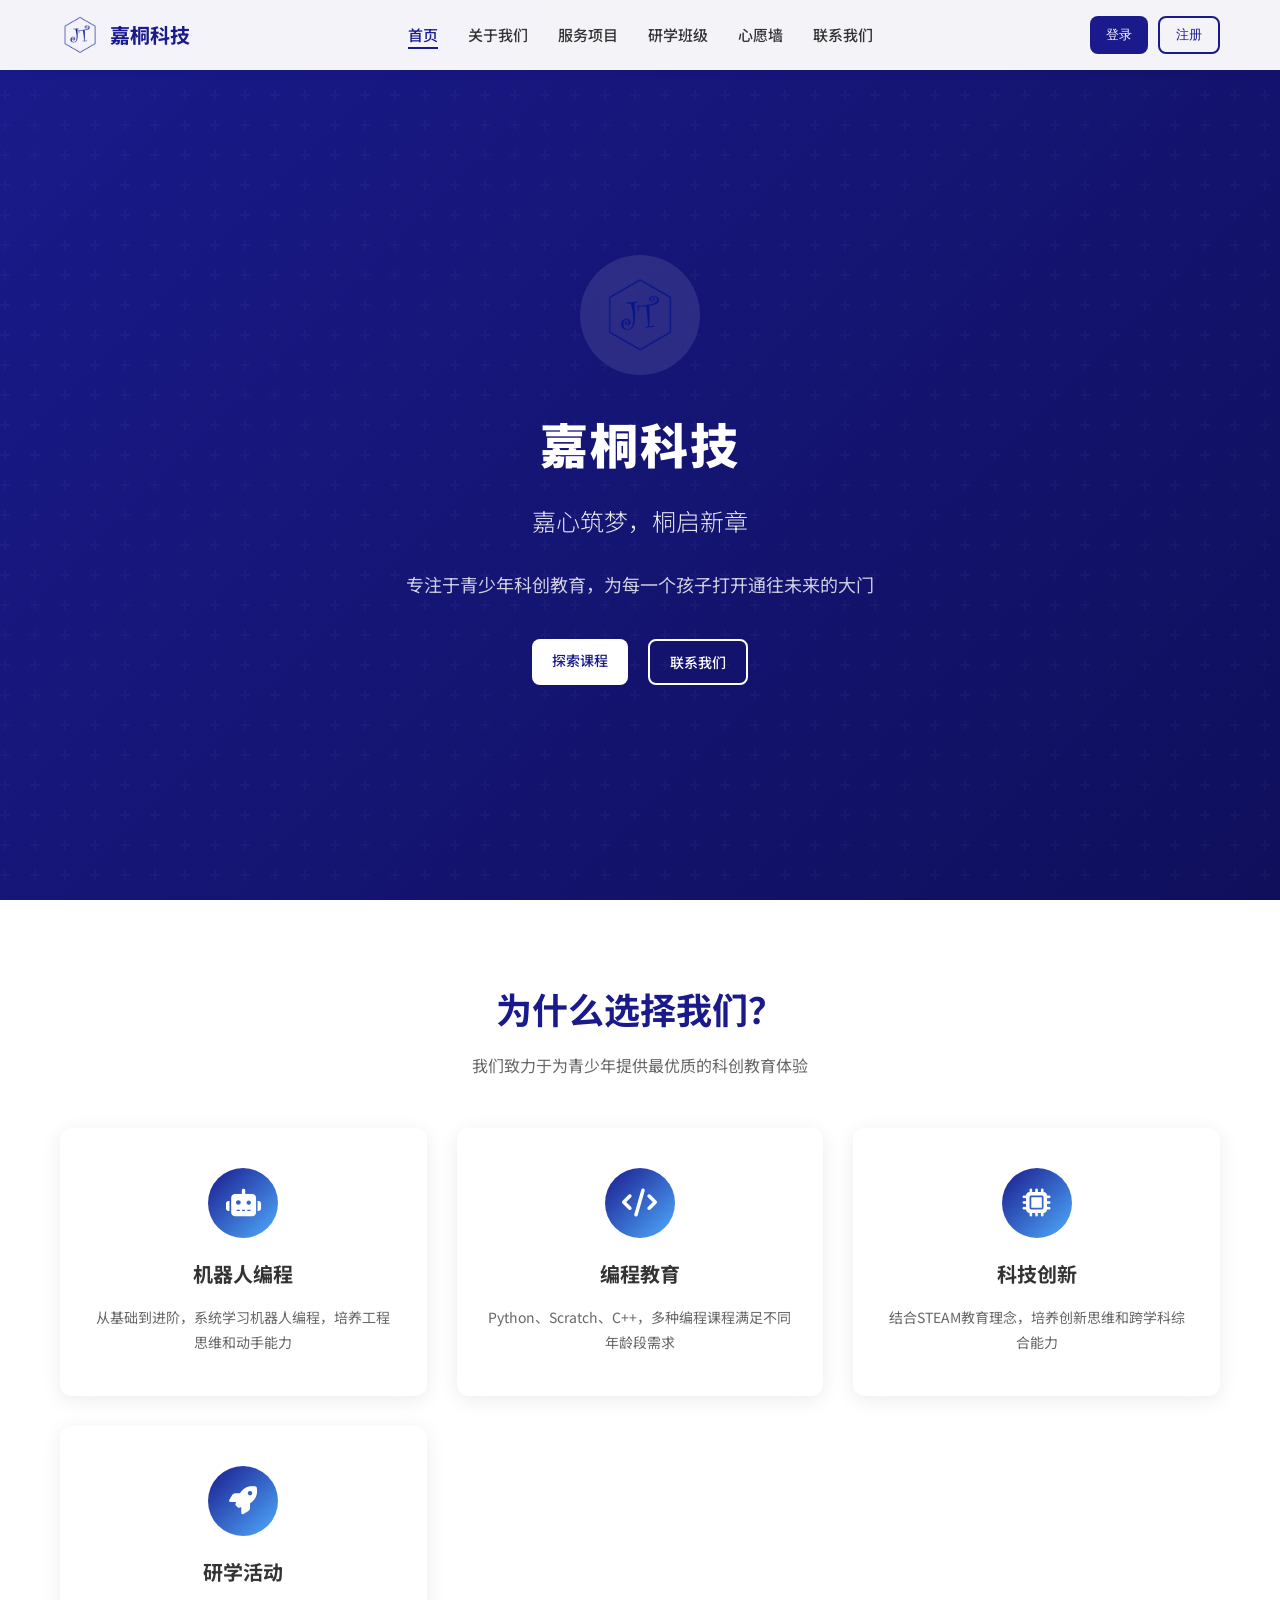
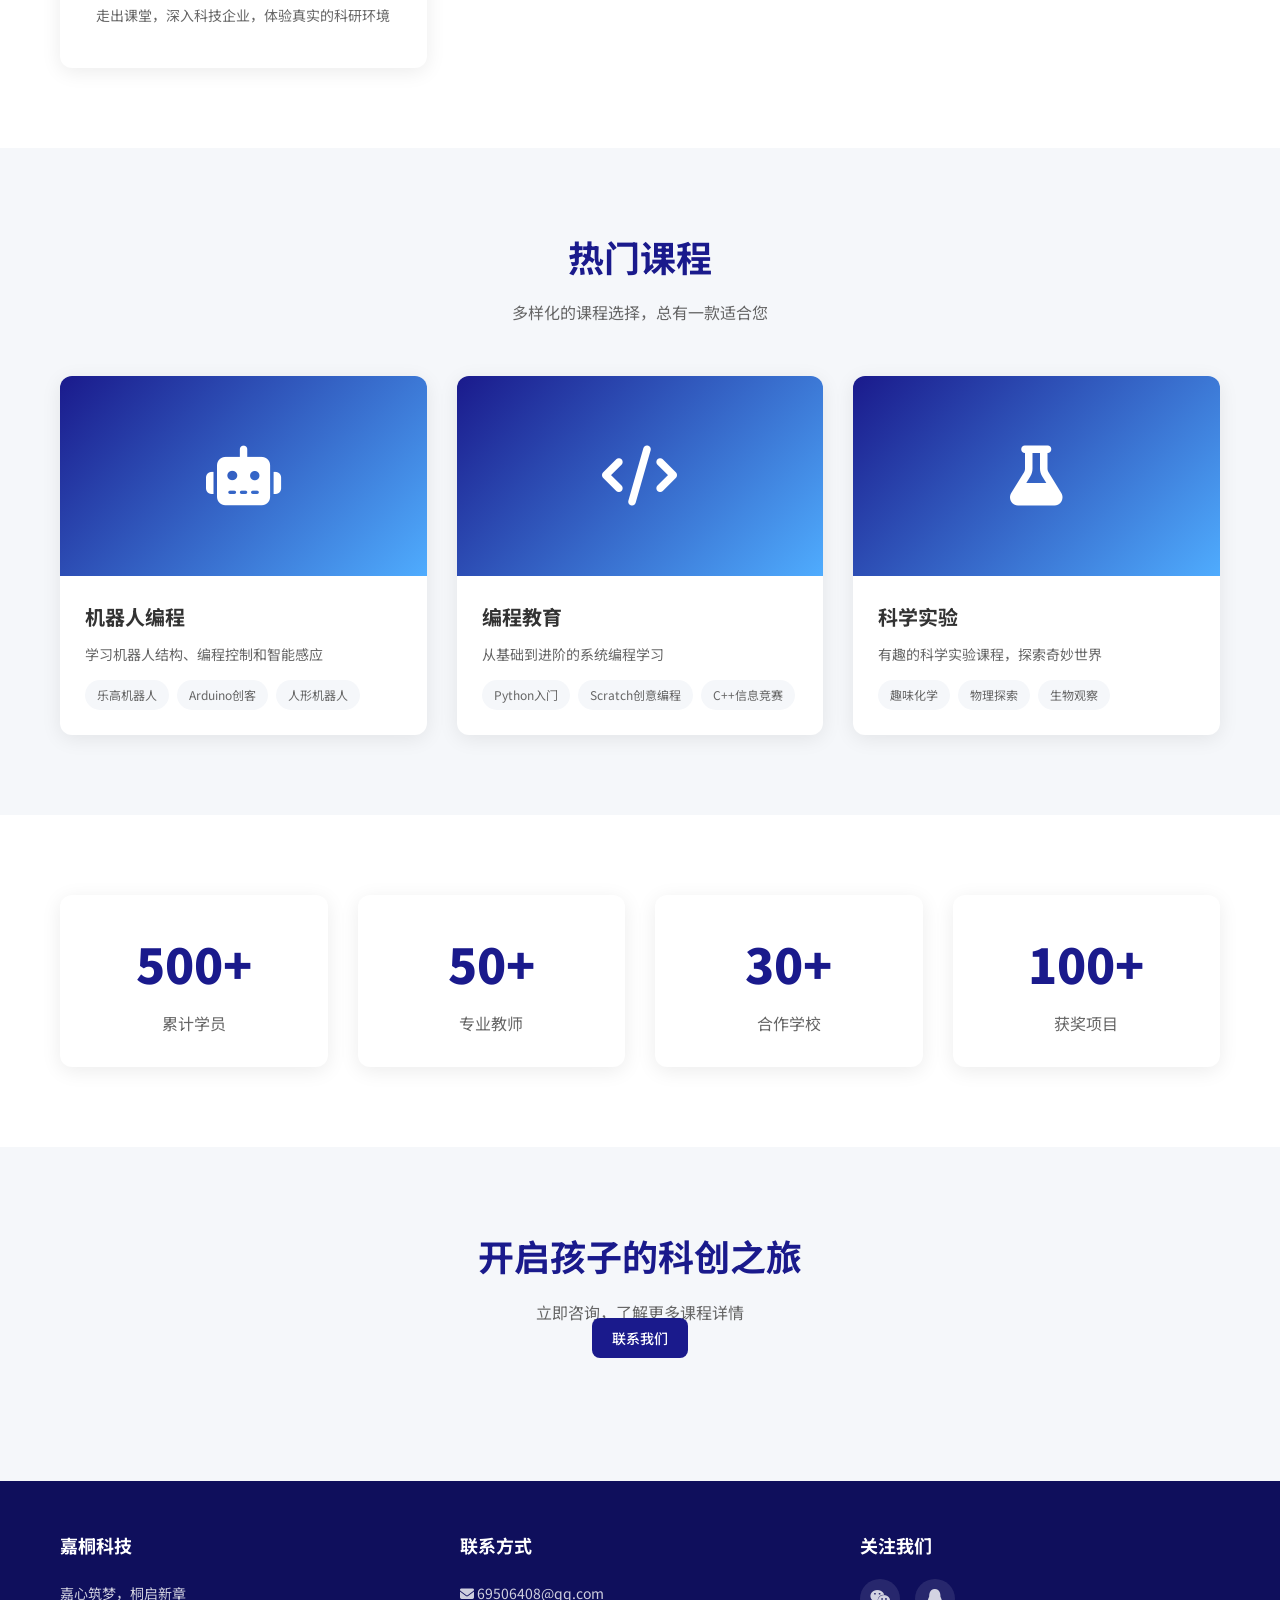
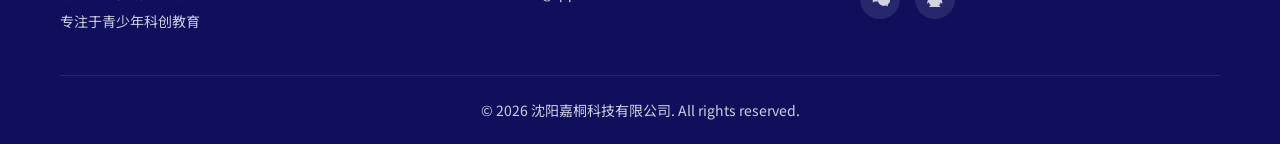
==== commit bbc5a7bb: "2" ====
--- a/index.html
+++ b/index.html
@@ -1,289 +1,288 @@
-<!DOCTYPE html>
-<html lang="zh-CN">
-<head>
-    <meta charset="UTF-8">
-    <meta name="viewport" content="width=device-width, initial-scale=1.0">
-    <title>沈阳嘉桐科技有限公司 - 嘉心筑梦，桐启新章</title>
-    <meta name="description" content="沈阳嘉桐科技有限公司 - 嘉心筑梦，桐启新章。青少年科创教育研学海外留学">
-    <link rel="stylesheet" href="style.css">
-    <link rel="stylesheet" href="https://cdnjs.cloudflare.com/ajax/libs/font-awesome/6.4.0/css/all.min.css">
-    <link href="https://fonts.googleapis.com/css2?family=Noto+Sans+SC:wght@300;400;500;700;900&display=swap" rel="stylesheet">
-    <script src="https://imgcache.qq.com/qcloud/tcbjs/1.10.0/tcb.js"></script>
-</head>
-<body>
-
-<!-- 导航栏 -->
-<nav class="navbar" id="navbar">
-    <div class="container">
-        <a href="index.html" class="nav-brand">
-            <img src="logo.png" alt="嘉桐科技" class="nav-logo">
-            <span>嘉桐科技</span>
-        </a>
-        <ul class="nav-menu" id="navMenu">
-            <li><a href="index.html" class="active">首页</a></li>
-            <li><a href="about.html">关于我们</a></li>
-            <li><a href="services.html">产品服务</a></li>
-            <li><a href="wishwall.html">科创心愿墙</a></li>
-            <li><a href="classes.html">研学班级</a></li>
-            <li><a href="contact.html">联系我们</a></li>
-        </ul>
-        <div class="nav-actions">
-            <button class="btn btn-primary btn-sm" onclick="showLoginModal()">
-                <i class="fas fa-sign-in-alt"></i> 登录
-            </button>
-            <button class="btn btn-secondary btn-sm" onclick="showRegisterModal()">注册</button>
-            <div class="nav-toggle" id="navToggle">
-                <i class="fas fa-bars"></i>
-            </div>
-        </div>
-    </div>
-</nav>
-
-<!-- Hero 区域 -->
-<section class="hero">
-    <div class="hero-content">
-        <span class="hero-badge">科技创新 · 教育先行</span>
-        <h1>
-            <span class="highlight">嘉心筑梦</span>
-            <br>桐启新章
-        </h1>
-        <p class="hero-subtitle">
-            专注于青少年科创教育，为每一个孩子打开通往未来的大门
-        </p>
-        <div class="hero-actions">
-            <a href="services.html" class="btn btn-primary btn-lg">
-                <i class="fas fa-rocket"></i> 探索课程
-            </a>
-            <a href="contact.html" class="btn btn-secondary btn-lg">
-                <i class="fas fa-phone"></i> 联系我们
-            </a>
-        </div>
-        <div class="hero-stats">
-            <div class="stat-item">
-                <span class="stat-number">5+</span>
-                <span class="stat-label">年教育经验</span>
-            </div>
-            <div class="stat-item">
-                <span class="stat-number">50+</span>
-                <span class="stat-label">合作学校</span>
-            </div>
-            <div class="stat-item">
-                <span class="stat-number">5000+</span>
-                <span class="stat-label">服务学员</span>
-            </div>
-        </div>
-    </div>
-</section>
-
-<!-- 核心服务 -->
-<section class="section services">
-    <div class="container">
-        <div class="section-header">
-            <span class="section-label">我们的服务</span>
-            <h2>全方位教育解决方案</h2>
-            <p>我们提供一站式科创教育服务，覆盖青少年成长的每个阶段</p>
-        </div>
-        <div class="services-grid">
-            <div class="service-card">
-                <div class="service-icon">
-                    <i class="fas fa-graduation-cap"></i>
-                </div>
-                <h4>科创研学</h4>
-                <p>走进科技前沿，体验创新魅力</p>
-            </div>
-            <div class="service-card">
-                <div class="service-icon">
-                    <i class="fas fa-globe"></i>
-                </div>
-                <h4>海外留学</h4>
-                <p>开启国际化教育之旅</p>
-            </div>
-            <div class="service-card">
-                <div class="service-icon">
-                    <i class="fas fa-microscope"></i>
-                </div>
-                <h4>科教仪器</h4>
-                <p>专业设备助力学习</p>
-            </div>
-            <div class="service-card">
-                <div class="service-icon">
-                    <i class="fas fa-chalkboard-teacher"></i>
-                </div>
-                <h4>师资培训</h4>
-                <p>提升教育专业水平</p>
-            </div>
-        </div>
-    </div>
-</section>
-
-<!-- 特色展示 -->
-<section class="section features">
-    <div class="container">
-        <div class="section-header">
-            <span class="section-label">为什么选择我们</span>
-            <h2>我们的独特优势</h2>
-            <p>用心教育，用爱培养，让每个孩子都能发光发热</p>
-        </div>
-        <div class="card-grid">
-            <div class="feature-card">
-                <div class="feature-icon">
-                    <i class="fas fa-lightbulb"></i>
-                </div>
-                <h3>创新思维</h3>
-                <p>培养孩子的创造性思维和解决问题的能力，让他们在未来竞争中脱颖而出。</p>
-            </div>
-            <div class="feature-card">
-                <div class="feature-icon">
-                    <i class="fas fa-users"></i>
-                </div>
-                <h3>精英团队</h3>
-                <p>资深教育专家、海归精英、专业教练组成的高水平教学团队。</p>
-            </div>
-            <div class="feature-card">
-                <div class="feature-icon">
-                    <i class="fas fa-award"></i>
-                </div>
-                <h3>荣誉资质</h3>
-                <p>获得多项教育行业认证，值得信赖的教育服务品牌。</p>
-            </div>
-        </div>
-    </div>
-</section>
-
-<!-- CTA -->
-<section class="cta">
-    <div class="container">
-        <div class="cta-content">
-            <h2>开启孩子的科创之旅</h2>
-            <p>立即咨询，让您的孩子赢在起跑线上</p>
-            <a href="contact.html" class="btn btn-lg">
-                <i class="fas fa-comments"></i> 立即咨询
-            </a>
-        </div>
-    </div>
-</section>
-
-<!-- 页脚 -->
-<footer class="footer">
-    <div class="container">
-        <div class="footer-content">
-            <div class="footer-brand">
-                <img src="logo.png" alt="嘉桐科技" class="nav-logo">
-                <p>嘉心筑梦，桐启新章。专注于青少年科创教育，为孩子创造美好未来。</p>
-            </div>
-            <div class="footer-links">
-                <h4>快速链接</h4>
-                <ul>
-                    <li><a href="index.html">首页</a></li>
-                    <li><a href="about.html">关于我们</a></li>
-                    <li><a href="services.html">产品服务</a></li>
-                    <li><a href="contact.html">联系我们</a></li>
-                </ul>
-            </div>
-            <div class="footer-links">
-                <h4>特色功能</h4>
-                <ul>
-                    <li><a href="wishwall.html">科创心愿墙</a></li>
-                    <li><a href="classes.html">研学班级</a></li>
-                    <li><a href="admin.html">管理员入口</a></li>
-                </ul>
-            </div>
-            <div class="footer-links">
-                <h4>联系我们</h4>
-                <ul>
-                    <li><i class="fas fa-envelope"></i> 69506408@qq.com</li>
-                </ul>
-            </div>
-        </div>
-        <div class="footer-bottom">
-            <span>&copy; 2026 沈阳嘉桐科技有限公司. All rights reserved.</span>
-            <span>嘉心筑梦，桐启新章</span>
-        </div>
-    </div>
-</footer>
-
-<!-- 登录弹窗 -->
-<div class="modal-overlay" id="loginModal">
-    <div class="modal">
-        <div class="modal-header">
-            <h3>欢迎回来</h3>
-            <button class="modal-close" onclick="closeModal('loginModal')">&times;</button>
-        </div>
-        <div class="modal-body">
-            <div class="modal-tabs">
-                <button class="modal-tab active" onclick="switchTab('login')">登录</button>
-                <button class="modal-tab" onclick="switchTab('register')">注册</button>
-                <button class="modal-tab" onclick="switchTab('teacher')">教师注册</button>
-            </div>
-            
-            <!-- 登录表单 -->
-            <form id="loginForm" onsubmit="handleLogin(event)">
-                <div class="form-group">
-                    <label class="form-label">邮箱</label>
-                    <input type="email" class="form-input" id="loginEmail" placeholder="请输入邮箱" required>
-                </div>
-                <div class="form-group">
-                    <label class="form-label">密码</label>
-                    <input type="password" class="form-input" id="loginPassword" placeholder="请输入密码" required>
-                </div>
-                <button type="submit" class="btn btn-primary" style="width: 100%;">
-                    <i class="fas fa-sign-in-alt"></i> 登录
-                </button>
-            </form>
-            
-            <!-- 注册表单 -->
-            <form id="registerForm" class="hidden" onsubmit="handleRegister(event)">
-                <div class="form-group">
-                    <label class="form-label">昵称</label>
-                    <input type="text" class="form-input" id="registerName" placeholder="请输入昵称" required>
-                </div>
-                <div class="form-group">
-                    <label class="form-label">邮箱</label>
-                    <input type="email" class="form-input" id="registerEmail" placeholder="请输入邮箱" required>
-                </div>
-                <div class="form-group">
-                    <label class="form-label">密码</label>
-                    <input type="password" class="form-input" id="registerPassword" placeholder="请输入密码（至少6位）" required minlength="6">
-                </div>
-                <button type="submit" class="btn btn-primary" style="width: 100%;">
-                    <i class="fas fa-user-plus"></i> 注册
-                </button>
-            </form>
-            
-            <!-- 教师注册表单 -->
-            <form id="teacherForm" class="hidden" onsubmit="handleTeacherRegister(event)">
-                <div class="form-group">
-                    <label class="form-label">昵称</label>
-                    <input type="text" class="form-input" id="teacherName" placeholder="请输入昵称" required>
-                </div>
-                <div class="form-group">
-                    <label class="form-label">邮箱</label>
-                    <input type="email" class="form-input" id="teacherEmail" placeholder="请输入邮箱" required>
-                </div>
-                <div class="form-group">
-                    <label class="form-label">密码</label>
-                    <input type="password" class="form-input" id="teacherPassword" placeholder="请输入密码（至少6位）" required minlength="6">
-                </div>
-                <div class="form-group">
-                    <label class="form-label">确认密码</label>
-                    <input type="password" class="form-input" id="teacherConfirmPassword" placeholder="请再次输入密码" required>
-                </div>
-                <div class="form-group">
-                    <label class="form-label">教师码</label>
-                    <input type="text" class="form-input" id="teacherCode" placeholder="请输入教师码" required>
-                </div>
-                <button type="submit" class="btn btn-primary" style="width: 100%;">
-                    <i class="fas fa-chalkboard-teacher"></i> 教师注册
-                </button>
-            </form>
-        </div>
-    </div>
-</div>
-
-<!-- Toast 提示 -->
-<div class="toast-container" id="toastContainer"></div>
-
-<script src="cloudbase.js"></script>
-<script src="main.js"></script>
-</body>
-</html>
+<!DOCTYPE html>
+<html lang="zh-CN">
+<head>
+    <meta charset="UTF-8">
+    <meta name="viewport" content="width=device-width, initial-scale=1.0">
+    <title>沈阳嘉桐科技有限公司 - 嘉心筑梦，桐启新章</title>
+    <meta name="description" content="沈阳嘉桐科技，专注于青少年科创教育，为每一个孩子打开通往未来的大门">
+    <link rel="stylesheet" href="style.css">
+    <link rel="stylesheet" href="https://cdnjs.cloudflare.com/ajax/libs/font-awesome/6.4.0/css/all.min.css">
+    <link href="https://fonts.googleapis.com/css2?family=Noto+Sans+SC:wght@300;400;500;700;900&display=swap" rel="stylesheet">
+</head>
+<body>
+
+    <!-- 导航栏 -->
+    <nav class="navbar" id="navbar">
+        <div class="nav-container">
+            <a href="index.html" class="nav-brand">
+                <img src="logo.png" alt="嘉桐科技" class="nav-logo">
+                <span class="brand-text">嘉桐科技</span>
+            </a>
+            <ul class="nav-menu" id="navMenu">
+                <li><a href="index.html" class="active">首页</a></li>
+                <li><a href="about.html">关于我们</a></li>
+                <li><a href="services.html">服务项目</a></li>
+                <li><a href="classes.html">研学班级</a></li>
+                <li><a href="wishwall.html">心愿墙</a></li>
+                <li><a href="contact.html">联系我们</a></li>
+            </ul>
+            <div class="nav-actions">
+                <button class="btn btn-primary btn-sm" onclick="showLoginModal()">登录</button>
+                <button class="btn btn-secondary btn-sm" onclick="showRegisterModal()">注册</button>
+            </div>
+            <div class="menu-toggle" onclick="toggleMenu()">
+                <i class="fas fa-bars"></i>
+            </div>
+        </div>
+    </nav>
+
+    <!-- Hero 区域 -->
+    <section class="hero">
+        <div class="hero-content">
+            <div class="hero-logo">
+                <img src="logo.png" alt="嘉桐科技">
+            </div>
+            <h1>嘉桐科技</h1>
+            <p class="hero-tagline">嘉心筑梦，桐启新章</p>
+            <p class="hero-desc">专注于青少年科创教育，为每一个孩子打开通往未来的大门</p>
+            <div class="hero-buttons">
+                <a href="services.html" class="btn btn-primary">探索课程</a>
+                <a href="contact.html" class="btn btn-secondary">联系我们</a>
+            </div>
+        </div>
+    </section>
+
+    <!-- 特性介绍 -->
+    <section class="section">
+        <div class="container">
+            <div class="section-header">
+                <h2>为什么选择我们？</h2>
+                <p>我们致力于为青少年提供最优质的科创教育体验</p>
+            </div>
+            <div class="features-grid">
+                <div class="feature-card">
+                    <div class="feature-icon">
+                        <i class="fas fa-robot"></i>
+                    </div>
+                    <h3>机器人编程</h3>
+                    <p>从基础到进阶，系统学习机器人编程，培养工程思维和动手能力</p>
+                </div>
+                <div class="feature-card">
+                    <div class="feature-icon">
+                        <i class="fas fa-code"></i>
+                    </div>
+                    <h3>编程教育</h3>
+                    <p>Python、Scratch、C++，多种编程课程满足不同年龄段需求</p>
+                </div>
+                <div class="feature-card">
+                    <div class="feature-icon">
+                        <i class="fas fa-microchip"></i>
+                    </div>
+                    <h3>科技创新</h3>
+                    <p>结合STEAM教育理念，培养创新思维和跨学科综合能力</p>
+                </div>
+                <div class="feature-card">
+                    <div class="feature-icon">
+                        <i class="fas fa-rocket"></i>
+                    </div>
+                    <h3>研学活动</h3>
+                    <p>走出课堂，深入科技企业，体验真实的科研环境</p>
+                </div>
+            </div>
+        </div>
+    </section>
+
+    <!-- 课程服务 -->
+    <section class="section section-bg">
+        <div class="container">
+            <div class="section-header">
+                <h2>热门课程</h2>
+                <p>多样化的课程选择，总有一款适合您</p>
+            </div>
+            <div class="services-grid">
+                <div class="service-card">
+                    <div class="service-img">
+                        <i class="fas fa-robot"></i>
+                    </div>
+                    <div class="service-content">
+                        <h3>机器人编程</h3>
+                        <p>学习机器人结构、编程控制和智能感应</p>
+                        <ul>
+                            <li>乐高机器人</li>
+                            <li>Arduino创客</li>
+                            <li>人形机器人</li>
+                        </ul>
+                    </div>
+                </div>
+                <div class="service-card">
+                    <div class="service-img">
+                        <i class="fas fa-code"></i>
+                    </div>
+                    <div class="service-content">
+                        <h3>编程教育</h3>
+                        <p>从基础到进阶的系统编程学习</p>
+                        <ul>
+                            <li>Python入门</li>
+                            <li>Scratch创意编程</li>
+                            <li>C++信息竞赛</li>
+                        </ul>
+                    </div>
+                </div>
+                <div class="service-card">
+                    <div class="service-img">
+                        <i class="fas fa-flask"></i>
+                    </div>
+                    <div class="service-content">
+                        <h3>科学实验</h3>
+                        <p>有趣的科学实验课程，探索奇妙世界</p>
+                        <ul>
+                            <li>趣味化学</li>
+                            <li>物理探索</li>
+                            <li>生物观察</li>
+                        </ul>
+                    </div>
+                </div>
+            </div>
+        </div>
+    </section>
+
+    <!-- 统计数据 -->
+    <section class="section">
+        <div class="container">
+            <div class="stats-grid">
+                <div class="stat-card">
+                    <span class="stat-number">500+</span>
+                    <span class="stat-label">累计学员</span>
+                </div>
+                <div class="stat-card">
+                    <span class="stat-number">50+</span>
+                    <span class="stat-label">专业教师</span>
+                </div>
+                <div class="stat-card">
+                    <span class="stat-number">30+</span>
+                    <span class="stat-label">合作学校</span>
+                </div>
+                <div class="stat-card">
+                    <span class="stat-number">100+</span>
+                    <span class="stat-label">获奖项目</span>
+                </div>
+            </div>
+        </div>
+    </section>
+
+    <!-- CTA -->
+    <section class="section section-bg">
+        <div class="container">
+            <div class="section-header">
+                <h2>开启孩子的科创之旅</h2>
+                <p>立即咨询，了解更多课程详情</p>
+                <a href="contact.html" class="btn btn-primary" style="margin-top: 20px;">联系我们</a>
+            </div>
+        </div>
+    </section>
+
+    <!-- 页脚 -->
+    <footer class="footer">
+        <div class="container">
+            <div class="footer-content">
+                <div class="footer-section">
+                    <h4>嘉桐科技</h4>
+                    <p>嘉心筑梦，桐启新章</p>
+                    <p>专注于青少年科创教育</p>
+                </div>
+                <div class="footer-section">
+                    <h4>联系方式</h4>
+                    <p><i class="fas fa-envelope"></i> 69506408@qq.com</p>
+                </div>
+                <div class="footer-section">
+                    <h4>关注我们</h4>
+                    <div class="social-links">
+                        <a href="#"><i class="fab fa-weixin"></i></a>
+                        <a href="#"><i class="fab fa-qq"></i></a>
+                    </div>
+                </div>
+            </div>
+            <div class="footer-bottom">
+                <p>&copy; 2026 沈阳嘉桐科技有限公司. All rights reserved.</p>
+            </div>
+        </div>
+    </footer>
+
+    <!-- 登录/注册弹窗 -->
+    <div class="modal-overlay" id="loginModal">
+        <div class="modal">
+            <div class="modal-header">
+                <h3>欢迎回来</h3>
+                <span class="modal-close" onclick="closeModal('loginModal')">&times;</span>
+            </div>
+            <div class="modal-body">
+                <div class="modal-tabs">
+                    <button class="modal-tab active" onclick="switchTab('login')">登录</button>
+                    <button class="modal-tab" onclick="switchTab('register')">学员注册</button>
+                    <button class="modal-tab" onclick="switchTab('teacher')">教师注册</button>
+                </div>
+                
+                <!-- 登录表单 -->
+                <form id="loginForm" onsubmit="handleLogin(event)">
+                    <div class="form-group">
+                        <label>邮箱</label>
+                        <input type="email" id="loginEmail" placeholder="请输入邮箱" required>
+                    </div>
+                    <div class="form-group">
+                        <label>密码</label>
+                        <input type="password" id="loginPassword" placeholder="请输入密码" required>
+                    </div>
+                    <button type="submit" class="btn btn-primary" style="width:100%">登录</button>
+                </form>
+                
+                <!-- 学员注册表单 -->
+                <form id="registerForm" class="hidden" onsubmit="handleRegister(event)">
+                    <div class="form-group">
+                        <label>昵称</label>
+                        <input type="text" id="registerName" placeholder="请输入昵称" required>
+                    </div>
+                    <div class="form-group">
+                        <label>邮箱</label>
+                        <input type="email" id="registerEmail" placeholder="请输入邮箱" required>
+                    </div>
+                    <div class="form-group">
+                        <label>密码</label>
+                        <input type="password" id="registerPassword" placeholder="请输入密码（至少6位）" required minlength="6">
+                    </div>
+                    <button type="submit" class="btn btn-primary" style="width:100%">注册</button>
+                </form>
+                
+                <!-- 教师注册表单 -->
+                <form id="teacherForm" class="hidden" onsubmit="handleTeacherRegister(event)">
+                    <div class="form-group">
+                        <label>昵称</label>
+                        <input type="text" id="teacherName" placeholder="请输入昵称" required>
+                    </div>
+                    <div class="form-group">
+                        <label>邮箱</label>
+                        <input type="email" id="teacherEmail" placeholder="请输入邮箱" required>
+                    </div>
+                    <div class="form-group">
+                        <label>密码</label>
+                        <input type="password" id="teacherPassword" placeholder="请输入密码（至少6位）" required minlength="6">
+                    </div>
+                    <div class="form-group">
+                        <label>确认密码</label>
+                        <input type="password" id="teacherConfirmPassword" placeholder="请再次输入密码" required>
+                    </div>
+                    <div class="form-group">
+                        <label>教师码</label>
+                        <input type="text" id="teacherCode" placeholder="请输入教师码" required>
+                    </div>
+                    <button type="submit" class="btn btn-primary" style="width:100%">教师注册</button>
+                </form>
+            </div>
+        </div>
+    </div>
+
+    <!-- Toast 提示容器 -->
+    <div class="toast-container" id="toastContainer"></div>
+
+    <script src="main.js"></script>
+</body>
+</html>
--- a/style.css
+++ b/style.css
@@ -1,913 +1,1102 @@
-/* ================================================
-   沈阳嘉桐科技 - 全新设计
-   嘉心筑梦，桐启新章
-   ================================================ */
-
-/* ---------- CSS Variables ---------- */
-:root {
-    --primary: #0ea5e9;
-    --primary-dark: #0284c7;
-    --primary-light: #38bdf8;
-    --secondary: #6366f1;
-    --accent: #f43f5e;
-    --success: #22c55e;
-    --warning: #f59e0b;
-    --danger: #ef4444;
-    
-    --text: #0f172a;
-    --text-light: #475569;
-    --text-muted: #94a3b8;
-    
-    --bg: #f8fafc;
-    --bg-dark: #0f172a;
-    --white: #ffffff;
-    --card-bg: #ffffff;
-    
-    --gradient: linear-gradient(135deg, #0ea5e9 0%, #6366f1 100%);
-    --gradient-warm: linear-gradient(135deg, #f43f5e 0%, #f59e0b 100%);
-    
-    --shadow: 0 4px 6px -1px rgba(0, 0, 0, 0.1), 0 2px 4px -1px rgba(0, 0, 0, 0.06);
-    --shadow-lg: 0 25px 50px -12px rgba(0, 0, 0, 0.25);
-    --shadow-card: 0 10px 40px rgba(0, 0, 0, 0.08);
-    
-    --radius: 12px;
-    --radius-lg: 24px;
-    --radius-full: 9999px;
-    
-    --transition: all 0.3s cubic-bezier(0.4, 0, 0.2, 1);
-    --nav-height: 80px;
-}
-
-/* ---------- Reset ---------- */
-*, *::before, *::after {
-    margin: 0;
-    padding: 0;
-    box-sizing: border-box;
-}
-
-html {
-    scroll-behavior: smooth;
-    scroll-padding-top: var(--nav-height);
-}
-
-body {
-    font-family: 'Noto Sans SC', -apple-system, BlinkMacSystemFont, 'Segoe UI', sans-serif;
-    color: var(--text);
-    background: var(--bg);
-    line-height: 1.7;
-    -webkit-font-smoothing: antialiased;
-    -moz-osx-font-smoothing: grayscale;
-    overflow-x: hidden;
-}
-
-a {
-    text-decoration: none;
-    color: inherit;
-    transition: var(--transition);
-}
-
-img {
-    max-width: 100%;
-    height: auto;
-    display: block;
-}
-
-ul {
-    list-style: none;
-}
-
-button, input, textarea, select {
-    font-family: inherit;
-    font-size: inherit;
-}
-
-.container {
-    max-width: 1280px;
-    margin: 0 auto;
-    padding: 0 2rem;
-}
-
-/* ---------- Typography ---------- */
-h1, h2, h3, h4, h5, h6 {
-    font-weight: 700;
-    line-height: 1.2;
-    color: var(--text);
-}
-
-h1 { font-size: 3.5rem; }
-h2 { font-size: 2.5rem; }
-h3 { font-size: 1.75rem; }
-h4 { font-size: 1.5rem; }
-
-.text-gradient {
-    background: var(--gradient);
-    -webkit-background-clip: text;
-    -webkit-text-fill-color: transparent;
-    background-clip: text;
-}
-
-.text-center { text-align: center; }
-.text-muted { color: var(--text-muted); }
-
-/* ---------- Buttons ---------- */
-.btn {
-    display: inline-flex;
-    align-items: center;
-    justify-content: center;
-    gap: 0.5rem;
-    padding: 0.875rem 1.75rem;
-    font-size: 1rem;
-    font-weight: 600;
-    border-radius: var(--radius);
-    border: none;
-    cursor: pointer;
-    transition: var(--transition);
-    white-space: nowrap;
-}
-
-.btn-primary {
-    background: var(--gradient);
-    color: var(--white);
-    box-shadow: 0 4px 14px rgba(14, 165, 233, 0.4);
-}
-
-.btn-primary:hover {
-    transform: translateY(-2px);
-    box-shadow: 0 8px 25px rgba(14, 165, 233, 0.5);
-}
-
-.btn-secondary {
-    background: var(--white);
-    color: var(--text);
-    border: 2px solid var(--border);
-}
-
-.btn-secondary:hover {
-    border-color: var(--primary);
-    color: var(--primary);
-}
-
-.btn-ghost {
-    background: transparent;
-    color: var(--text-light);
-}
-
-.btn-ghost:hover {
-    background: rgba(0, 0, 0, 0.05);
-    color: var(--text);
-}
-
-.btn-lg {
-    padding: 1rem 2.5rem;
-    font-size: 1.125rem;
-}
-
-.btn-sm {
-    padding: 0.5rem 1rem;
-    font-size: 0.875rem;
-}
-
-/* ---------- Navigation ---------- */
-.navbar {
-    position: fixed;
-    top: 0;
-    left: 0;
-    right: 0;
-    height: var(--nav-height);
-    background: rgba(255, 255, 255, 0.85);
-    backdrop-filter: blur(20px);
-    -webkit-backdrop-filter: blur(20px);
-    border-bottom: 1px solid rgba(0, 0, 0, 0.05);
-    z-index: 1000;
-    transition: var(--transition);
-}
-
-.navbar.scrolled {
-    background: rgba(255, 255, 255, 0.95);
-    box-shadow: var(--shadow);
-}
-
-.navbar .container {
-    display: flex;
-    align-items: center;
-    justify-content: space-between;
-    height: 100%;
-}
-
-.nav-brand {
-    display: flex;
-    align-items: center;
-    gap: 0.75rem;
-    font-weight: 700;
-    font-size: 1.25rem;
-}
-
-.nav-logo {
-    height: 40px;
-    width: auto;
-}
-
-.nav-menu {
-    display: flex;
-    align-items: center;
-    gap: 0.5rem;
-}
-
-.nav-menu a {
-    padding: 0.625rem 1rem;
-    font-weight: 500;
-    color: var(--text-light);
-    border-radius: var(--radius);
-    position: relative;
-}
-
-.nav-menu a:hover,
-.nav-menu a.active {
-    color: var(--primary);
-    background: rgba(14, 165, 233, 0.08);
-}
-
-.nav-menu a.active::after {
-    content: '';
-    position: absolute;
-    bottom: 0;
-    left: 50%;
-    transform: translateX(-50%);
-    width: 20px;
-    height: 3px;
-    background: var(--primary);
-    border-radius: var(--full);
-}
-
-.nav-actions {
-    display: flex;
-    align-items: center;
-    gap: 0.75rem;
-}
-
-.nav-toggle {
-    display: none;
-    font-size: 1.5rem;
-    cursor: pointer;
-    color: var(--text);
-}
-
-@media (max-width: 1024px) {
-    .nav-toggle {
-        display: block;
-    }
-    
-    .nav-menu {
-        position: fixed;
-        top: var(--nav-height);
-        left: 0;
-        right: 0;
-        background: var(--white);
-        flex-direction: column;
-        padding: 1rem;
-        gap: 0.5rem;
-        box-shadow: var(--shadow-lg);
-        transform: translateY(-100%);
-        opacity: 0;
-        pointer-events: none;
-        transition: var(--transition);
-    }
-    
-    .nav-menu.active {
-        transform: translateY(0);
-        opacity: 1;
-        pointer-events: all;
-    }
-}
-
-/* ---------- Hero Section ---------- */
-.hero {
-    min-height: 100vh;
-    display: flex;
-    align-items: center;
-    justify-content: center;
-    position: relative;
-    overflow: hidden;
-    background: linear-gradient(135deg, #f8fafc 0%, #e2e8f0 100%);
-}
-
-.hero::before {
-    content: '';
-    position: absolute;
-    top: -50%;
-    right: -20%;
-    width: 80%;
-    height: 150%;
-    background: radial-gradient(circle, rgba(14, 165, 233, 0.15) 0%, transparent 70%);
-    animation: hero-glow 8s ease-in-out infinite;
-}
-
-@keyframes hero-glow {
-    0%, 100% { transform: scale(1); opacity: 0.5; }
-    50% { transform: scale(1.1); opacity: 0.8; }
-}
-
-.hero-content {
-    position: relative;
-    z-index: 1;
-    text-align: center;
-    max-width: 900px;
-    padding: 2rem;
-}
-
-.hero-badge {
-    display: inline-block;
-    padding: 0.5rem 1.25rem;
-    background: rgba(14, 165, 233, 0.1);
-    color: var(--primary);
-    font-weight: 600;
-    font-size: 0.875rem;
-    border-radius: var(--full);
-    margin-bottom: 1.5rem;
-    animation: fadeInUp 0.6s ease-out;
-}
-
-.hero h1 {
-    font-size: 4rem;
-    font-weight: 800;
-    margin-bottom: 1.5rem;
-    animation: fadeInUp 0.6s ease-out 0.1s both;
-}
-
-.hero h1 .highlight {
-    background: var(--gradient);
-    -webkit-background-clip: text;
-    -webkit-text-fill-color: transparent;
-}
-
-.hero-subtitle {
-    font-size: 1.25rem;
-    color: var(--text-light);
-    margin-bottom: 2.5rem;
-    max-width: 600px;
-    margin-left: auto;
-    margin-right: auto;
-    animation: fadeInUp 0.6s ease-out 0.2s both;
-}
-
-.hero-actions {
-    display: flex;
-    gap: 1rem;
-    justify-content: center;
-    animation: fadeInUp 0.6s ease-out 0.3s both;
-}
-
-.hero-stats {
-    display: flex;
-    gap: 3rem;
-    justify-content: center;
-    margin-top: 4rem;
-    animation: fadeInUp 0.6s ease-out 0.4s both;
-}
-
-.stat-item {
-    text-align: center;
-}
-
-.stat-number {
-    font-size: 2.5rem;
-    font-weight: 800;
-    color: var(--text);
-    display: block;
-}
-
-.stat-label {
-    font-size: 0.875rem;
-    color: var(--text-muted);
-}
-
-@keyframes fadeInUp {
-    from {
-        opacity: 0;
-        transform: translateY(30px);
-    }
-    to {
-        opacity: 1;
-        transform: translateY(0);
-    }
-}
-
-@media (max-width: 768px) {
-    .hero h1 {
-        font-size: 2.5rem;
-    }
-    
-    .hero-subtitle {
-        font-size: 1rem;
-    }
-    
-    .hero-actions {
-        flex-direction: column;
-    }
-    
-    .hero-stats {
-        gap: 2rem;
-    }
-}
-
-/* ---------- Cards ---------- */
-.card {
-    background: var(--card-bg);
-    border-radius: var(--radius-lg);
-    padding: 2rem;
-    box-shadow: var(--shadow-card);
-    transition: var(--transition);
-}
-
-.card:hover {
-    transform: translateY(-8px);
-    box-shadow: var(--shadow-lg);
-}
-
-.card-grid {
-    display: grid;
-    grid-template-columns: repeat(auto-fit, minmax(300px, 1fr));
-    gap: 2rem;
-}
-
-/* ---------- Features Section ---------- */
-.section {
-    padding: 6rem 0;
-}
-
-.section-header {
-    text-align: center;
-    max-width: 600px;
-    margin: 0 auto 4rem;
-}
-
-.section-label {
-    display: inline-block;
-    font-size: 0.875rem;
-    font-weight: 600;
-    color: var(--primary);
-    text-transform: uppercase;
-    letter-spacing: 0.1em;
-    margin-bottom: 1rem;
-}
-
-.section h2 {
-    margin-bottom: 1rem;
-}
-
-.section p {
-    color: var(--text-light);
-    font-size: 1.125rem;
-}
-
-.features {
-    background: var(--white);
-}
-
-.feature-card {
-    padding: 2.5rem;
-    text-align: center;
-    background: var(--bg);
-    border-radius: var(--radius-lg);
-    transition: var(--transition);
-}
-
-.feature-card:hover {
-    background: var(--white);
-    box-shadow: var(--shadow-card);
-    transform: translateY(-5px);
-}
-
-.feature-icon {
-    width: 80px;
-    height: 80px;
-    display: flex;
-    align-items: center;
-    justify-content: center;
-    margin: 0 auto 1.5rem;
-    background: var(--gradient);
-    border-radius: var(--radius-lg);
-    font-size: 2rem;
-    color: var(--white);
-}
-
-.feature-card h3 {
-    margin-bottom: 1rem;
-    font-size: 1.25rem;
-}
-
-.feature-card p {
-    color: var(--text-muted);
-    font-size: 0.9375rem;
-}
-
-/* ---------- Services Section ---------- */
-.services-grid {
-    display: grid;
-    grid-template-columns: repeat(4, 1fr);
-    gap: 1.5rem;
-}
-
-.service-card {
-    background: var(--white);
-    padding: 2rem;
-    border-radius: var(--radius-lg);
-    text-align: center;
-    border: 2px solid transparent;
-    transition: var(--transition);
-    cursor: pointer;
-}
-
-.service-card:hover {
-    border-color: var(--primary);
-    transform: translateY(-5px);
-}
-
-.service-icon {
-    width: 64px;
-    height: 64px;
-    display: flex;
-    align-items: center;
-    justify-content: center;
-    margin: 0 auto 1rem;
-    background: linear-gradient(135deg, rgba(14, 165, 233, 0.1) 0%, rgba(99, 102, 241, 0.1) 100%);
-    border-radius: var(--radius);
-    font-size: 1.5rem;
-    color: var(--primary);
-}
-
-.service-card h4 {
-    font-size: 1.125rem;
-    margin-bottom: 0.5rem;
-}
-
-.service-card p {
-    font-size: 0.875rem;
-    color: var(--text-muted);
-}
-
-@media (max-width: 1024px) {
-    .services-grid {
-        grid-template-columns: repeat(2, 1fr);
-    }
-}
-
-@media (max-width: 640px) {
-    .services-grid {
-        grid-template-columns: 1fr;
-    }
-}
-
-/* ---------- CTA Section ---------- */
-.cta {
-    background: var(--gradient);
-    padding: 6rem 0;
-    position: relative;
-    overflow: hidden;
-}
-
-.cta::before {
-    content: '';
-    position: absolute;
-    top: -50%;
-    right: -20%;
-    width: 60%;
-    height: 200%;
-    background: rgba(255, 255, 255, 0.1);
-    transform: rotate(15deg);
-}
-
-.cta-content {
-    position: relative;
-    z-index: 1;
-    text-align: center;
-    color: var(--white);
-}
-
-.cta h2 {
-    color: var(--white);
-    margin-bottom: 1rem;
-}
-
-.cta p {
-    color: rgba(255, 255, 255, 0.85);
-    font-size: 1.125rem;
-    margin-bottom: 2rem;
-}
-
-.cta .btn {
-    background: var(--white);
-    color: var(--primary);
-}
-
-.cta .btn:hover {
-    transform: scale(1.05);
-}
-
-/* ---------- Footer ---------- */
-.footer {
-    background: var(--bg-dark);
-    color: var(--white);
-    padding: 4rem 0 2rem;
-}
-
-.footer-content {
-    display: grid;
-    grid-template-columns: 2fr 1fr 1fr 1fr;
-    gap: 3rem;
-    margin-bottom: 3rem;
-}
-
-.footer-brand {
-    max-width: 300px;
-}
-
-.footer-brand .nav-logo {
-    height: 48px;
-    margin-bottom: 1rem;
-}
-
-.footer-brand p {
-    color: rgba(255, 255, 255, 0.7);
-    font-size: 0.9375rem;
-}
-
-.footer h4 {
-    color: var(--white);
-    font-size: 1rem;
-    margin-bottom: 1.25rem;
-}
-
-.footer ul li {
-    margin-bottom: 0.75rem;
-}
-
-.footer ul a {
-    color: rgba(255, 255, 255, 0.7);
-    font-size: 0.9375rem;
-}
-
-.footer ul a:hover {
-    color: var(--white);
-}
-
-.footer-bottom {
-    padding-top: 2rem;
-    border-top: 1px solid rgba(255, 255, 255, 0.1);
-    display: flex;
-    justify-content: space-between;
-    align-items: center;
-    color: rgba(255, 255, 255, 0.5);
-    font-size: 0.875rem;
-}
-
-@media (max-width: 768px) {
-    .footer-content {
-        grid-template-columns: 1fr 1fr;
-    }
-    
-    .footer-brand {
-        grid-column: 1 / -1;
-    }
-}
-
-/* ---------- Modal ---------- */
-.modal-overlay {
-    position: fixed;
-    inset: 0;
-    background: rgba(0, 0, 0, 0.6);
-    backdrop-filter: blur(4px);
-    display: flex;
-    align-items: center;
-    justify-content: center;
-    z-index: 2000;
-    opacity: 0;
-    visibility: hidden;
-    transition: var(--transition);
-    padding: 1rem;
-}
-
-.modal-overlay.active {
-    opacity: 1;
-    visibility: visible;
-}
-
-.modal {
-    background: var(--white);
-    border-radius: var(--radius-lg);
-    width: 100%;
-    max-width: 440px;
-    max-height: 90vh;
-    overflow-y: auto;
-    transform: scale(0.9);
-    transition: var(--transition);
-}
-
-.modal-overlay.active .modal {
-    transform: scale(1);
-}
-
-.modal-header {
-    padding: 1.5rem 2rem;
-    border-bottom: 1px solid var(--border);
-    display: flex;
-    align-items: center;
-    justify-content: space-between;
-}
-
-.modal-header h3 {
-    font-size: 1.25rem;
-}
-
-.modal-close {
-    width: 36px;
-    height: 36px;
-    display: flex;
-    align-items: center;
-    justify-content: center;
-    background: var(--bg);
-    border: none;
-    border-radius: var(--radius);
-    cursor: pointer;
-    font-size: 1.25rem;
-    color: var(--text-muted);
-    transition: var(--transition);
-}
-
-.modal-close:hover {
-    background: var(--border);
-    color: var(--text);
-}
-
-.modal-body {
-    padding: 2rem;
-}
-
-.modal-tabs {
-    display: flex;
-    gap: 0.5rem;
-    margin-bottom: 1.5rem;
-    background: var(--bg);
-    padding: 0.25rem;
-    border-radius: var(--radius);
-}
-
-.modal-tab {
-    flex: 1;
-    padding: 0.75rem;
-    background: transparent;
-    border: none;
-    border-radius: var(--radius);
-    font-weight: 600;
-    cursor: pointer;
-    color: var(--text-muted);
-    transition: var(--transition);
-}
-
-.modal-tab.active {
-    background: var(--white);
-    color: var(--primary);
-    box-shadow: var(--shadow);
-}
-
-/* ---------- Form ---------- */
-.form-group {
-    margin-bottom: 1.25rem;
-}
-
-.form-label {
-    display: block;
-    font-weight: 600;
-    font-size: 0.875rem;
-    margin-bottom: 0.5rem;
-    color: var(--text);
-}
-
-.form-input {
-    width: 100%;
-    padding: 0.875rem 1rem;
-    background: var(--bg);
-    border: 2px solid transparent;
-    border-radius: var(--radius);
-    font-size: 1rem;
-    transition: var(--transition);
-}
-
-.form-input:focus {
-    outline: none;
-    border-color: var(--primary);
-    background: var(--white);
-}
-
-.form-input::placeholder {
-    color: var(--text-muted);
-}
-
-.form-select {
-    appearance: none;
-    background-image: url("data:image/svg+xml,%3Csvg xmlns='http://www.w3.org/2000/svg' width='24' height='24' viewBox='0 0 24 24' fill='none' stroke='%2364748b' stroke-width='2' stroke-linecap='round' stroke-linejoin='round'%3E%3Cpolyline points='6 9 12 15 18 9'%3E%3C/polyline%3E%3C/svg%3E");
-    background-repeat: no-repeat;
-    background-position: right 1rem center;
-    background-size: 1rem;
-    padding-right: 2.5rem;
-}
-
-/* ---------- Toast ---------- */
-.toast-container {
-    position: fixed;
-    top: calc(var(--nav-height) + 1rem);
-    right: 1rem;
-    z-index: 3000;
-    display: flex;
-    flex-direction: column;
-    gap: 0.75rem;
-}
-
-.toast {
-    background: var(--white);
-    padding: 1rem 1.5rem;
-    border-radius: var(--radius);
-    box-shadow: var(--shadow-lg);
-    display: flex;
-    align-items: center;
-    gap: 0.75rem;
-    min-width: 300px;
-    animation: slideIn 0.3s ease-out;
-}
-
-@keyframes slideIn {
-    from {
-        opacity: 0;
-        transform: translateX(100%);
-    }
-    to {
-        opacity: 1;
-        transform: translateX(0);
-    }
-}
-
-.toast-success { border-left: 4px solid var(--success); }
-.toast-error { border-left: 4px solid var(--danger); }
-.toast-warning { border-left: 4px solid var(--warning); }
-
-.toast-icon {
-    font-size: 1.25rem;
-}
-
-.toast-success .toast-icon { color: var(--success); }
-.toast-error .toast-icon { color: var(--danger); }
-.toast-warning .toast-icon { color: var(--warning); }
-
-/* ---------- Page Header ---------- */
-.page-header {
-    padding: calc(var(--nav-height) + 4rem) 0 4rem;
-    background: var(--bg);
-    text-align: center;
-}
-
-.page-header h1 {
-    font-size: 2.5rem;
-    margin-bottom: 1rem;
-}
-
-.page-header p {
-    color: var(--text-light);
-    font-size: 1.125rem;
-    max-width: 600px;
-    margin: 0 auto;
-}
-
-/* ---------- Loading ---------- */
-.loading {
-    display: flex;
-    align-items: center;
-    justify-content: center;
-    padding: 3rem;
-}
-
-.spinner {
-    width: 40px;
-    height: 40px;
-    border: 3px solid var(--border);
-    border-top-color: var(--primary);
-    border-radius: 50%;
-    animation: spin 0.8s linear infinite;
-}
-
-@keyframes spin {
-    to { transform: rotate(360deg); }
-}
-
-/* ---------- Utilities ---------- */
-.mt-1 { margin-top: 0.5rem; }
-.mt-2 { margin-top: 1rem; }
-.mt-3 { margin-top: 1.5rem; }
-.mt-4 { margin-top: 2rem; }
-
-.mb-1 { margin-bottom: 0.5rem; }
-.mb-2 { margin-bottom: 1rem; }
-.mb-3 { margin-bottom: 1.5rem; }
-.mb-4 { margin-bottom: 2rem; }
-
-.hidden { display: none !important; }
-.visible { display: block !important; }
+/* 嘉桐科技官网 - 现代简洁风格 */
+
+/* ===== CSS 变量 ===== */
+:root {
+    --primary: #1a1a8c;
+    --primary-light: #2d2da8;
+    --primary-dark: #0f0f5c;
+    --accent: #4facfe;
+    --white: #ffffff;
+    --gray-light: #f5f7fa;
+    --gray: #666666;
+    --gray-dark: #333333;
+    --shadow: 0 4px 20px rgba(0,0,0,0.08);
+    --shadow-hover: 0 8px 30px rgba(0,0,0,0.12);
+    --radius: 12px;
+    --radius-sm: 8px;
+    --transition: all 0.3s ease;
+}
+
+/* ===== 全局重置 ===== */
+* {
+    margin: 0;
+    padding: 0;
+    box-sizing: border-box;
+}
+
+html {
+    scroll-behavior: smooth;
+}
+
+body {
+    font-family: 'Noto Sans SC', -apple-system, BlinkMacSystemFont, 'Segoe UI', sans-serif;
+    line-height: 1.6;
+    color: var(--gray-dark);
+    background: var(--white);
+}
+
+a {
+    text-decoration: none;
+    color: inherit;
+}
+
+ul {
+    list-style: none;
+}
+
+img {
+    max-width: 100%;
+    display: block;
+}
+
+.container {
+    max-width: 1200px;
+    margin: 0 auto;
+    padding: 0 20px;
+}
+
+/* ===== 导航栏 ===== */
+.navbar {
+    position: fixed;
+    top: 0;
+    left: 0;
+    right: 0;
+    z-index: 1000;
+    background: rgba(255,255,255,0.95);
+    backdrop-filter: blur(10px);
+    box-shadow: 0 2px 10px rgba(0,0,0,0.05);
+    transition: var(--transition);
+}
+
+.navbar.scrolled {
+    box-shadow: var(--shadow);
+}
+
+.nav-container {
+    max-width: 1200px;
+    margin: 0 auto;
+    padding: 15px 20px;
+    display: flex;
+    align-items: center;
+    justify-content: space-between;
+}
+
+.nav-brand {
+    display: flex;
+    align-items: center;
+    gap: 10px;
+}
+
+.nav-logo {
+    width: 40px;
+    height: 40px;
+    object-fit: contain;
+}
+
+.brand-text {
+    font-size: 20px;
+    font-weight: 700;
+    color: var(--primary);
+}
+
+.nav-menu {
+    display: flex;
+    gap: 30px;
+}
+
+.nav-menu a {
+    font-size: 15px;
+    font-weight: 500;
+    color: var(--gray-dark);
+    transition: var(--transition);
+    position: relative;
+}
+
+.nav-menu a::after {
+    content: '';
+    position: absolute;
+    bottom: -4px;
+    left: 0;
+    width: 0;
+    height: 2px;
+    background: var(--primary);
+    transition: var(--transition);
+}
+
+.nav-menu a:hover::after,
+.nav-menu a.active::after {
+    width: 100%;
+}
+
+.nav-menu a:hover,
+.nav-menu a.active {
+    color: var(--primary);
+}
+
+.nav-actions {
+    display: flex;
+    gap: 10px;
+}
+
+.btn {
+    padding: 10px 20px;
+    border-radius: var(--radius-sm);
+    font-size: 14px;
+    font-weight: 500;
+    cursor: pointer;
+    transition: var(--transition);
+    border: none;
+}
+
+.btn-primary {
+    background: var(--primary);
+    color: var(--white);
+}
+
+.btn-primary:hover {
+    background: var(--primary-light);
+    transform: translateY(-2px);
+}
+
+.btn-secondary {
+    background: transparent;
+    color: var(--primary);
+    border: 2px solid var(--primary);
+}
+
+.btn-secondary:hover {
+    background: var(--primary);
+    color: var(--white);
+}
+
+.btn-sm {
+    padding: 8px 16px;
+    font-size: 13px;
+}
+
+/* 移动端菜单 */
+.menu-toggle {
+    display: none;
+    font-size: 24px;
+    cursor: pointer;
+    color: var(--primary);
+}
+
+/* ===== Hero 区域 ===== */
+.hero {
+    min-height: 100vh;
+    background: linear-gradient(135deg, var(--primary) 0%, var(--primary-dark) 100%);
+    display: flex;
+    align-items: center;
+    justify-content: center;
+    text-align: center;
+    padding: 120px 20px 80px;
+    position: relative;
+    overflow: hidden;
+}
+
+.hero::before {
+    content: '';
+    position: absolute;
+    top: 0;
+    left: 0;
+    right: 0;
+    bottom: 0;
+    background: url("data:image/svg+xml,%3Csvg width='60' height='60' viewBox='0 0 60 60' xmlns='http://www.w3.org/2000/svg'%3E%3Cg fill='none' fill-rule='evenodd'%3E%3Cg fill='%23ffffff' fill-opacity='0.05'%3E%3Cpath d='M36 34v-4h-2v4h-4v2h4v4h2v-4h4v-2h-4zm0-30V0h-2v4h-4v2h4v4h2V6h4V4h-4zM6 34v-4H4v4H0v2h4v4h2v-4h4v-2H6zM6 4V0H4v4H0v2h4v4h2V6h4V4H6z'/%3E%3C/g%3E%3C/g%3E%3C/svg%3E");
+    opacity: 0.5;
+}
+
+.hero-content {
+    position: relative;
+    z-index: 1;
+    max-width: 800px;
+}
+
+.hero-logo {
+    width: 120px;
+    height: 120px;
+    margin: 0 auto 30px;
+    background: rgba(255,255,255,0.1);
+    border-radius: 50%;
+    display: flex;
+    align-items: center;
+    justify-content: center;
+    backdrop-filter: blur(10px);
+}
+
+.hero-logo img {
+    width: 80px;
+    height: 80px;
+    object-fit: contain;
+}
+
+.hero h1 {
+    font-size: 48px;
+    font-weight: 900;
+    color: var(--white);
+    margin-bottom: 20px;
+    letter-spacing: 2px;
+}
+
+.hero-tagline {
+    font-size: 24px;
+    color: rgba(255,255,255,0.9);
+    margin-bottom: 30px;
+    font-weight: 300;
+}
+
+.hero-desc {
+    font-size: 18px;
+    color: rgba(255,255,255,0.8);
+    margin-bottom: 40px;
+    max-width: 600px;
+    margin-left: auto;
+    margin-right: auto;
+}
+
+.hero-buttons {
+    display: flex;
+    gap: 20px;
+    justify-content: center;
+    flex-wrap: wrap;
+}
+
+.hero .btn-primary {
+    background: var(--white);
+    color: var(--primary);
+}
+
+.hero .btn-primary:hover {
+    background: rgba(255,255,255,0.9);
+    transform: translateY(-3px);
+}
+
+.hero .btn-secondary {
+    border-color: var(--white);
+    color: var(--white);
+}
+
+.hero .btn-secondary:hover {
+    background: var(--white);
+    color: var(--primary);
+}
+
+/* ===== 通用区块 ===== */
+.section {
+    padding: 80px 0;
+}
+
+.section-header {
+    text-align: center;
+    margin-bottom: 50px;
+}
+
+.section-header h2 {
+    font-size: 36px;
+    font-weight: 700;
+    color: var(--primary);
+    margin-bottom: 15px;
+}
+
+.section-header p {
+    font-size: 16px;
+    color: var(--gray);
+    max-width: 600px;
+    margin: 0 auto;
+}
+
+.section-bg {
+    background: var(--gray-light);
+}
+
+/* ===== 特性卡片 ===== */
+.features-grid {
+    display: grid;
+    grid-template-columns: repeat(auto-fit, minmax(280px, 1fr));
+    gap: 30px;
+}
+
+.feature-card {
+    background: var(--white);
+    padding: 40px 30px;
+    border-radius: var(--radius);
+    box-shadow: var(--shadow);
+    text-align: center;
+    transition: var(--transition);
+}
+
+.feature-card:hover {
+    transform: translateY(-10px);
+    box-shadow: var(--shadow-hover);
+}
+
+.feature-icon {
+    width: 70px;
+    height: 70px;
+    margin: 0 auto 20px;
+    background: linear-gradient(135deg, var(--primary) 0%, var(--accent) 100%);
+    border-radius: 50%;
+    display: flex;
+    align-items: center;
+    justify-content: center;
+    font-size: 28px;
+    color: var(--white);
+}
+
+.feature-card h3 {
+    font-size: 20px;
+    margin-bottom: 15px;
+    color: var(--gray-dark);
+}
+
+.feature-card p {
+    font-size: 14px;
+    color: var(--gray);
+    line-height: 1.8;
+}
+
+/* ===== 服务卡片 ===== */
+.services-grid {
+    display: grid;
+    grid-template-columns: repeat(auto-fit, minmax(300px, 1fr));
+    gap: 30px;
+}
+
+.service-card {
+    background: var(--white);
+    border-radius: var(--radius);
+    overflow: hidden;
+    box-shadow: var(--shadow);
+    transition: var(--transition);
+}
+
+.service-card:hover {
+    transform: translateY(-10px);
+    box-shadow: var(--shadow-hover);
+}
+
+.service-img {
+    height: 200px;
+    background: linear-gradient(135deg, var(--primary) 0%, var(--accent) 100%);
+    display: flex;
+    align-items: center;
+    justify-content: center;
+    font-size: 60px;
+    color: var(--white);
+}
+
+.service-content {
+    padding: 25px;
+}
+
+.service-content h3 {
+    font-size: 20px;
+    margin-bottom: 10px;
+    color: var(--gray-dark);
+}
+
+.service-content p {
+    font-size: 14px;
+    color: var(--gray);
+    margin-bottom: 15px;
+}
+
+.service-content ul {
+    display: flex;
+    flex-wrap: wrap;
+    gap: 8px;
+}
+
+.service-content li {
+    font-size: 12px;
+    padding: 5px 12px;
+    background: var(--gray-light);
+    border-radius: 20px;
+    color: var(--gray);
+}
+
+/* ===== 统计数字 ===== */
+.stats-grid {
+    display: grid;
+    grid-template-columns: repeat(auto-fit, minmax(200px, 1fr));
+    gap: 30px;
+}
+
+.stat-card {
+    text-align: center;
+    padding: 30px;
+    background: var(--white);
+    border-radius: var(--radius);
+    box-shadow: var(--shadow);
+}
+
+.stat-number {
+    font-size: 48px;
+    font-weight: 900;
+    color: var(--primary);
+    display: block;
+    margin-bottom: 10px;
+}
+
+.stat-label {
+    font-size: 16px;
+    color: var(--gray);
+}
+
+/* ===== 团队成员 ===== */
+.team-grid {
+    display: grid;
+    grid-template-columns: repeat(auto-fit, minmax(250px, 1fr));
+    gap: 30px;
+}
+
+.team-card {
+    background: var(--white);
+    border-radius: var(--radius);
+    overflow: hidden;
+    box-shadow: var(--shadow);
+    text-align: center;
+}
+
+.team-avatar {
+    width: 120px;
+    height: 120px;
+    margin: 30px auto 20px;
+    background: linear-gradient(135deg, var(--primary) 0%, var(--accent) 100%);
+    border-radius: 50%;
+    display: flex;
+    align-items: center;
+    justify-content: center;
+    font-size: 40px;
+    color: var(--white);
+}
+
+.team-card h3 {
+    font-size: 18px;
+    margin-bottom: 5px;
+}
+
+.team-card p {
+    font-size: 14px;
+    color: var(--gray);
+    padding-bottom: 30px;
+}
+
+/* ===== 班级卡片 ===== */
+.classes-grid {
+    display: grid;
+    grid-template-columns: repeat(auto-fit, minmax(350px, 1fr));
+    gap: 30px;
+}
+
+.class-card {
+    background: var(--white);
+    border-radius: var(--radius);
+    padding: 30px;
+    box-shadow: var(--shadow);
+    border-left: 4px solid var(--primary);
+}
+
+.class-header {
+    display: flex;
+    justify-content: space-between;
+    align-items: center;
+    margin-bottom: 20px;
+}
+
+.class-header h3 {
+    font-size: 20px;
+    color: var(--gray-dark);
+}
+
+.badge {
+    padding: 5px 12px;
+    border-radius: 20px;
+    font-size: 12px;
+    font-weight: 500;
+}
+
+.badge-success {
+    background: #e8f5e9;
+    color: #2e7d32;
+}
+
+.badge-warning {
+    background: #fff3e0;
+    color: #f57c00;
+}
+
+.class-info p {
+    display: flex;
+    align-items: center;
+    gap: 10px;
+    font-size: 14px;
+    color: var(--gray);
+    margin-bottom: 10px;
+}
+
+.class-info i {
+    color: var(--primary);
+    width: 20px;
+}
+
+.class-actions {
+    margin-top: 20px;
+    padding-top: 20px;
+    border-top: 1px solid var(--gray-light);
+}
+
+/* ===== 心愿墙 ===== */
+.wishes-grid {
+    display: grid;
+    grid-template-columns: repeat(auto-fit, minmax(300px, 1fr));
+    gap: 25px;
+}
+
+.wish-card {
+    background: var(--white);
+    border-radius: var(--radius);
+    padding: 25px;
+    box-shadow: var(--shadow);
+    transition: var(--transition);
+}
+
+.wish-card:hover {
+    transform: translateY(-5px);
+    box-shadow: var(--shadow-hover);
+}
+
+.wish-card h3 {
+    font-size: 18px;
+    margin-bottom: 10px;
+    color: var(--primary);
+}
+
+.wish-author {
+    font-size: 13px;
+    color: var(--gray);
+    margin-bottom: 15px;
+}
+
+.wish-content {
+    font-size: 14px;
+    color: var(--gray-dark);
+    line-height: 1.8;
+    margin-bottom: 20px;
+}
+
+.wish-footer {
+    display: flex;
+    justify-content: space-between;
+    font-size: 13px;
+    color: var(--gray);
+}
+
+.wish-likes i {
+    color: #e91e63;
+    margin-right: 5px;
+}
+
+/* ===== 联系表单 ===== */
+.contact-wrapper {
+    display: grid;
+    grid-template-columns: 1fr 1fr;
+    gap: 50px;
+}
+
+.contact-info h2 {
+    font-size: 28px;
+    color: var(--primary);
+    margin-bottom: 20px;
+}
+
+.contact-desc {
+    font-size: 16px;
+    color: var(--gray);
+    margin-bottom: 30px;
+}
+
+.contact-item {
+    display: flex;
+    gap: 20px;
+    margin-bottom: 25px;
+}
+
+.contact-icon {
+    width: 50px;
+    height: 50px;
+    background: var(--primary);
+    border-radius: 50%;
+    display: flex;
+    align-items: center;
+    justify-content: center;
+    color: var(--white);
+    font-size: 20px;
+    flex-shrink: 0;
+}
+
+.contact-text h4 {
+    font-size: 16px;
+    margin-bottom: 5px;
+}
+
+.contact-text p {
+    font-size: 14px;
+    color: var(--gray);
+}
+
+.contact-form {
+    background: var(--white);
+    padding: 30px;
+    border-radius: var(--radius);
+    box-shadow: var(--shadow);
+}
+
+.form-group {
+    margin-bottom: 20px;
+}
+
+.form-group label {
+    display: block;
+    font-size: 14px;
+    font-weight: 500;
+    margin-bottom: 8px;
+    color: var(--gray-dark);
+}
+
+.form-group input,
+.form-group textarea {
+    width: 100%;
+    padding: 12px 15px;
+    border: 1px solid #ddd;
+    border-radius: var(--radius-sm);
+    font-size: 14px;
+    transition: var(--transition);
+    font-family: inherit;
+}
+
+.form-group input:focus,
+.form-group textarea:focus {
+    outline: none;
+    border-color: var(--primary);
+    box-shadow: 0 0 0 3px rgba(26,26,140,0.1);
+}
+
+.form-group textarea {
+    resize: vertical;
+    min-height: 120px;
+}
+
+/* ===== 弹窗 ===== */
+.modal-overlay {
+    display: none;
+    position: fixed;
+    top: 0;
+    left: 0;
+    right: 0;
+    bottom: 0;
+    background: rgba(0,0,0,0.5);
+    z-index: 2000;
+    align-items: center;
+    justify-content: center;
+    padding: 20px;
+}
+
+.modal {
+    background: var(--white);
+    border-radius: var(--radius);
+    max-width: 450px;
+    width: 100%;
+    max-height: 90vh;
+    overflow-y: auto;
+    animation: modalIn 0.3s ease;
+}
+
+@keyframes modalIn {
+    from {
+        opacity: 0;
+        transform: scale(0.9);
+    }
+    to {
+        opacity: 1;
+        transform: scale(1);
+    }
+}
+
+.modal-header {
+    display: flex;
+    justify-content: space-between;
+    align-items: center;
+    padding: 25px 25px 0;
+}
+
+.modal-header h3 {
+    font-size: 22px;
+    color: var(--primary);
+}
+
+.modal-close {
+    font-size: 28px;
+    color: var(--gray);
+    cursor: pointer;
+    transition: var(--transition);
+}
+
+.modal-close:hover {
+    color: var(--gray-dark);
+}
+
+.modal-body {
+    padding: 25px;
+}
+
+.modal-tabs {
+    display: flex;
+    gap: 10px;
+    margin-bottom: 25px;
+    border-bottom: 2px solid var(--gray-light);
+}
+
+.modal-tab {
+    padding: 10px 20px;
+    background: none;
+    border: none;
+    font-size: 15px;
+    font-weight: 500;
+    color: var(--gray);
+    cursor: pointer;
+    transition: var(--transition);
+    border-bottom: 2px solid transparent;
+    margin-bottom: -2px;
+}
+
+.modal-tab.active {
+    color: var(--primary);
+    border-bottom-color: var(--primary);
+}
+
+.hidden {
+    display: none !important;
+}
+
+/* ===== 页脚 ===== */
+.footer {
+    background: var(--primary-dark);
+    color: rgba(255,255,255,0.8);
+    padding: 50px 0 20px;
+}
+
+.footer-content {
+    display: grid;
+    grid-template-columns: repeat(auto-fit, minmax(200px, 1fr));
+    gap: 40px;
+    margin-bottom: 40px;
+}
+
+.footer h4 {
+    font-size: 18px;
+    color: var(--white);
+    margin-bottom: 20px;
+}
+
+.footer p {
+    font-size: 14px;
+    line-height: 2;
+}
+
+.footer-bottom {
+    text-align: center;
+    padding-top: 20px;
+    border-top: 1px solid rgba(255,255,255,0.1);
+    font-size: 13px;
+}
+
+.social-links {
+    display: flex;
+    gap: 15px;
+}
+
+.social-links a {
+    width: 40px;
+    height: 40px;
+    background: rgba(255,255,255,0.1);
+    border-radius: 50%;
+    display: flex;
+    align-items: center;
+    justify-content: center;
+    font-size: 18px;
+    transition: var(--transition);
+}
+
+.social-links a:hover {
+    background: var(--white);
+    color: var(--primary);
+}
+
+/* ===== 管理后台 ===== */
+.admin-navbar {
+    background: var(--primary);
+    padding: 0;
+    position: fixed;
+    top: 0;
+    left: 0;
+    right: 0;
+    z-index: 1000;
+}
+
+.admin-nav-container {
+    max-width: 1400px;
+    margin: 0 auto;
+    padding: 0 20px;
+    display: flex;
+    align-items: center;
+    justify-content: space-between;
+    height: 60px;
+}
+
+.admin-logo {
+    display: flex;
+    align-items: center;
+    gap: 10px;
+    color: var(--white);
+    font-size: 18px;
+    font-weight: 600;
+}
+
+.admin-logo img {
+    width: 35px;
+    height: 35px;
+}
+
+.admin-menu {
+    display: flex;
+    gap: 5px;
+}
+
+.admin-menu a {
+    padding: 18px 20px;
+    color: rgba(255,255,255,0.8);
+    font-size: 14px;
+    transition: var(--transition);
+}
+
+.admin-menu a:hover,
+.admin-menu a.active {
+    background: rgba(255,255,255,0.1);
+    color: var(--white);
+}
+
+.admin-user {
+    display: flex;
+    align-items: center;
+    gap: 15px;
+    color: var(--white);
+}
+
+.admin-user button {
+    background: rgba(255,255,255,0.2);
+    border: none;
+    padding: 8px 16px;
+    border-radius: var(--radius-sm);
+    color: var(--white);
+    cursor: pointer;
+    font-size: 13px;
+}
+
+.admin-content {
+    margin-top: 60px;
+    padding: 30px;
+    background: var(--gray-light);
+    min-height: calc(100vh - 60px);
+}
+
+.admin-page {
+    display: none;
+}
+
+.admin-page.active {
+    display: block;
+}
+
+.admin-header {
+    margin-bottom: 30px;
+}
+
+.admin-header h1 {
+    font-size: 28px;
+    color: var(--gray-dark);
+}
+
+.admin-header p {
+    color: var(--gray);
+}
+
+.admin-stats {
+    display: grid;
+    grid-template-columns: repeat(auto-fit, minmax(200px, 1fr));
+    gap: 20px;
+    margin-bottom: 30px;
+}
+
+.admin-stat-card {
+    background: var(--white);
+    padding: 25px;
+    border-radius: var(--radius);
+    box-shadow: var(--shadow);
+}
+
+.admin-stat-card h3 {
+    font-size: 32px;
+    color: var(--primary);
+}
+
+.admin-stat-card p {
+    font-size: 14px;
+    color: var(--gray);
+}
+
+.admin-table {
+    width: 100%;
+    background: var(--white);
+    border-radius: var(--radius);
+    overflow: hidden;
+    box-shadow: var(--shadow);
+}
+
+.admin-table th,
+.admin-table td {
+    padding: 15px 20px;
+    text-align: left;
+}
+
+.admin-table th {
+    background: var(--primary);
+    color: var(--white);
+    font-weight: 500;
+    font-size: 14px;
+}
+
+.admin-table td {
+    border-bottom: 1px solid var(--gray-light);
+    font-size: 14px;
+}
+
+.admin-table tr:hover {
+    background: var(--gray-light);
+}
+
+/* ===== Toast 提示 ===== */
+.toast-container {
+    position: fixed;
+    top: 80px;
+    right: 20px;
+    z-index: 3000;
+}
+
+.toast {
+    background: var(--white);
+    padding: 15px 20px;
+    border-radius: var(--radius-sm);
+    box-shadow: var(--shadow-hover);
+    display: flex;
+    align-items: center;
+    gap: 10px;
+    margin-bottom: 10px;
+    transform: translateX(120%);
+    transition: var(--transition);
+}
+
+.toast.show {
+    transform: translateX(0);
+}
+
+.toast-success {
+    border-left: 4px solid #4caf50;
+}
+
+.toast-error {
+    border-left: 4px solid #f44336;
+}
+
+.toast-info {
+    border-left: 4px solid var(--accent);
+}
+
+/* ===== 响应式 ===== */
+@media (max-width: 768px) {
+    .nav-menu {
+        display: none;
+        position: absolute;
+        top: 100%;
+        left: 0;
+        right: 0;
+        background: var(--white);
+        flex-direction: column;
+        padding: 20px;
+        box-shadow: var(--shadow);
+    }
+    
+    .nav-menu.active {
+        display: flex;
+    }
+    
+    .menu-toggle {
+        display: block;
+    }
+    
+    .hero h1 {
+        font-size: 32px;
+    }
+    
+    .hero-tagline {
+        font-size: 18px;
+    }
+    
+    .hero-desc {
+        font-size: 16px;
+    }
+    
+    .contact-wrapper {
+        grid-template-columns: 1fr;
+    }
+    
+    .section {
+        padding: 60px 0;
+    }
+    
+    .section-header h2 {
+        font-size: 28px;
+    }
+}
+
+/* ===== 页面头部 ===== */
+.page-header {
+    padding: 120px 0 60px;
+    background: linear-gradient(135deg, var(--primary) 0%, var(--primary-dark) 100%);
+    text-align: center;
+    color: var(--white);
+}
+
+.page-header h1 {
+    font-size: 36px;
+    margin-bottom: 15px;
+}
+
+.page-header p {
+    font-size: 18px;
+    opacity: 0.9;
+}
+
+/* ===== 打印样式 ===== */
+@media print {
+    .navbar,
+    .footer,
+    .btn {
+        display: none;
+    }
+    
+    .hero {
+        min-height: auto;
+        padding: 40px 0;
+    }
+}
